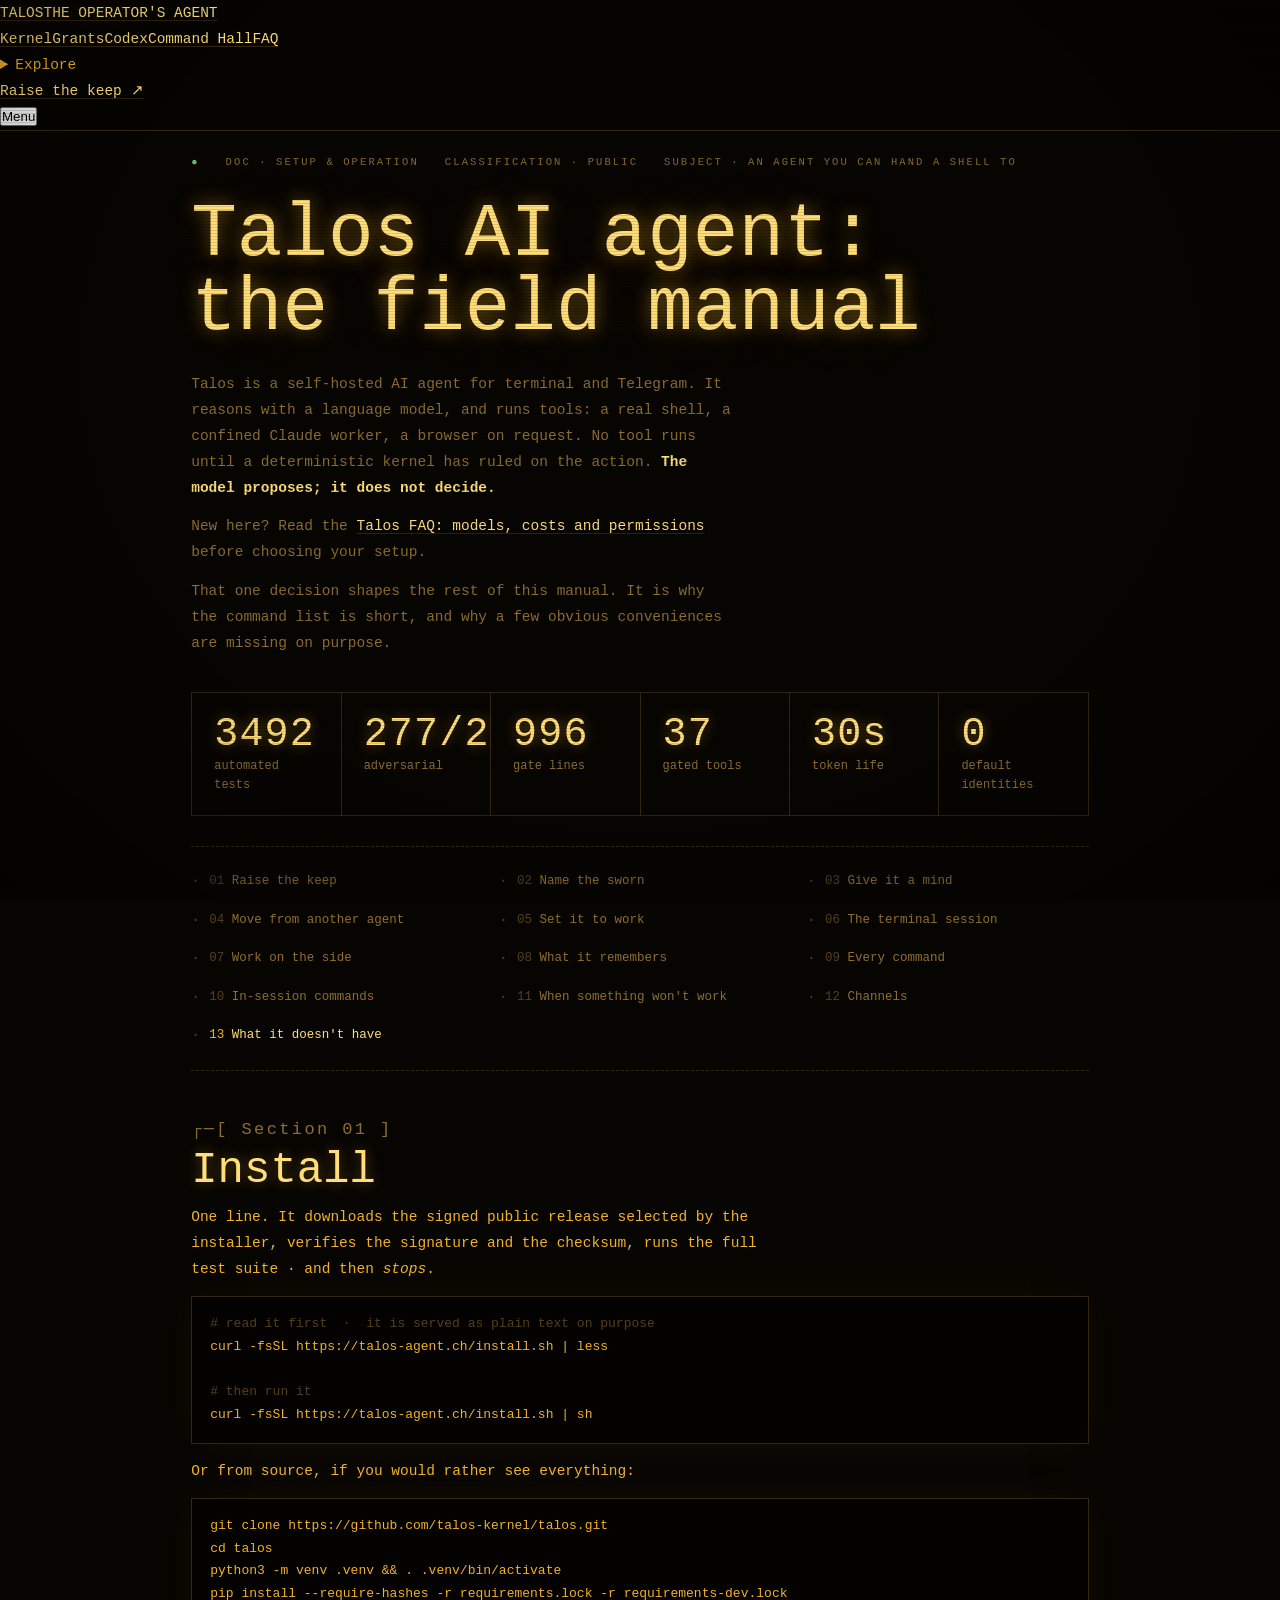
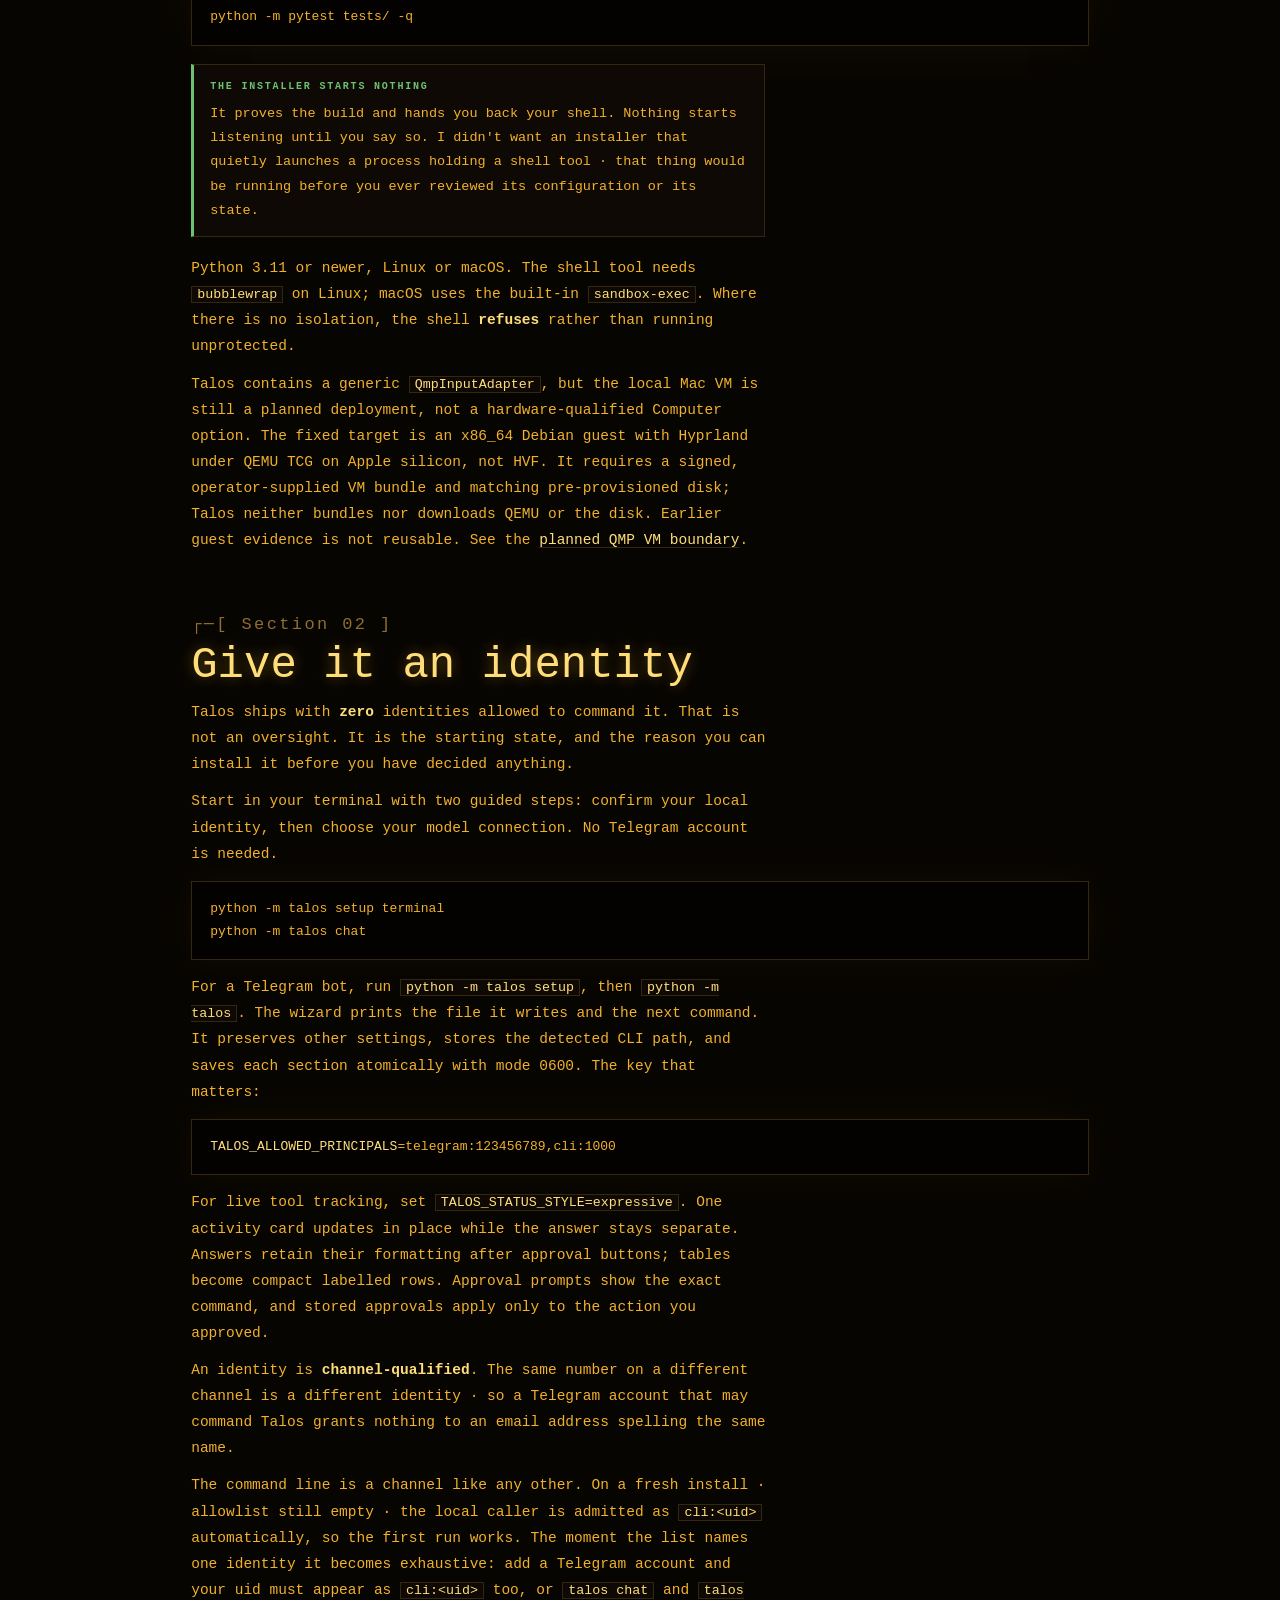
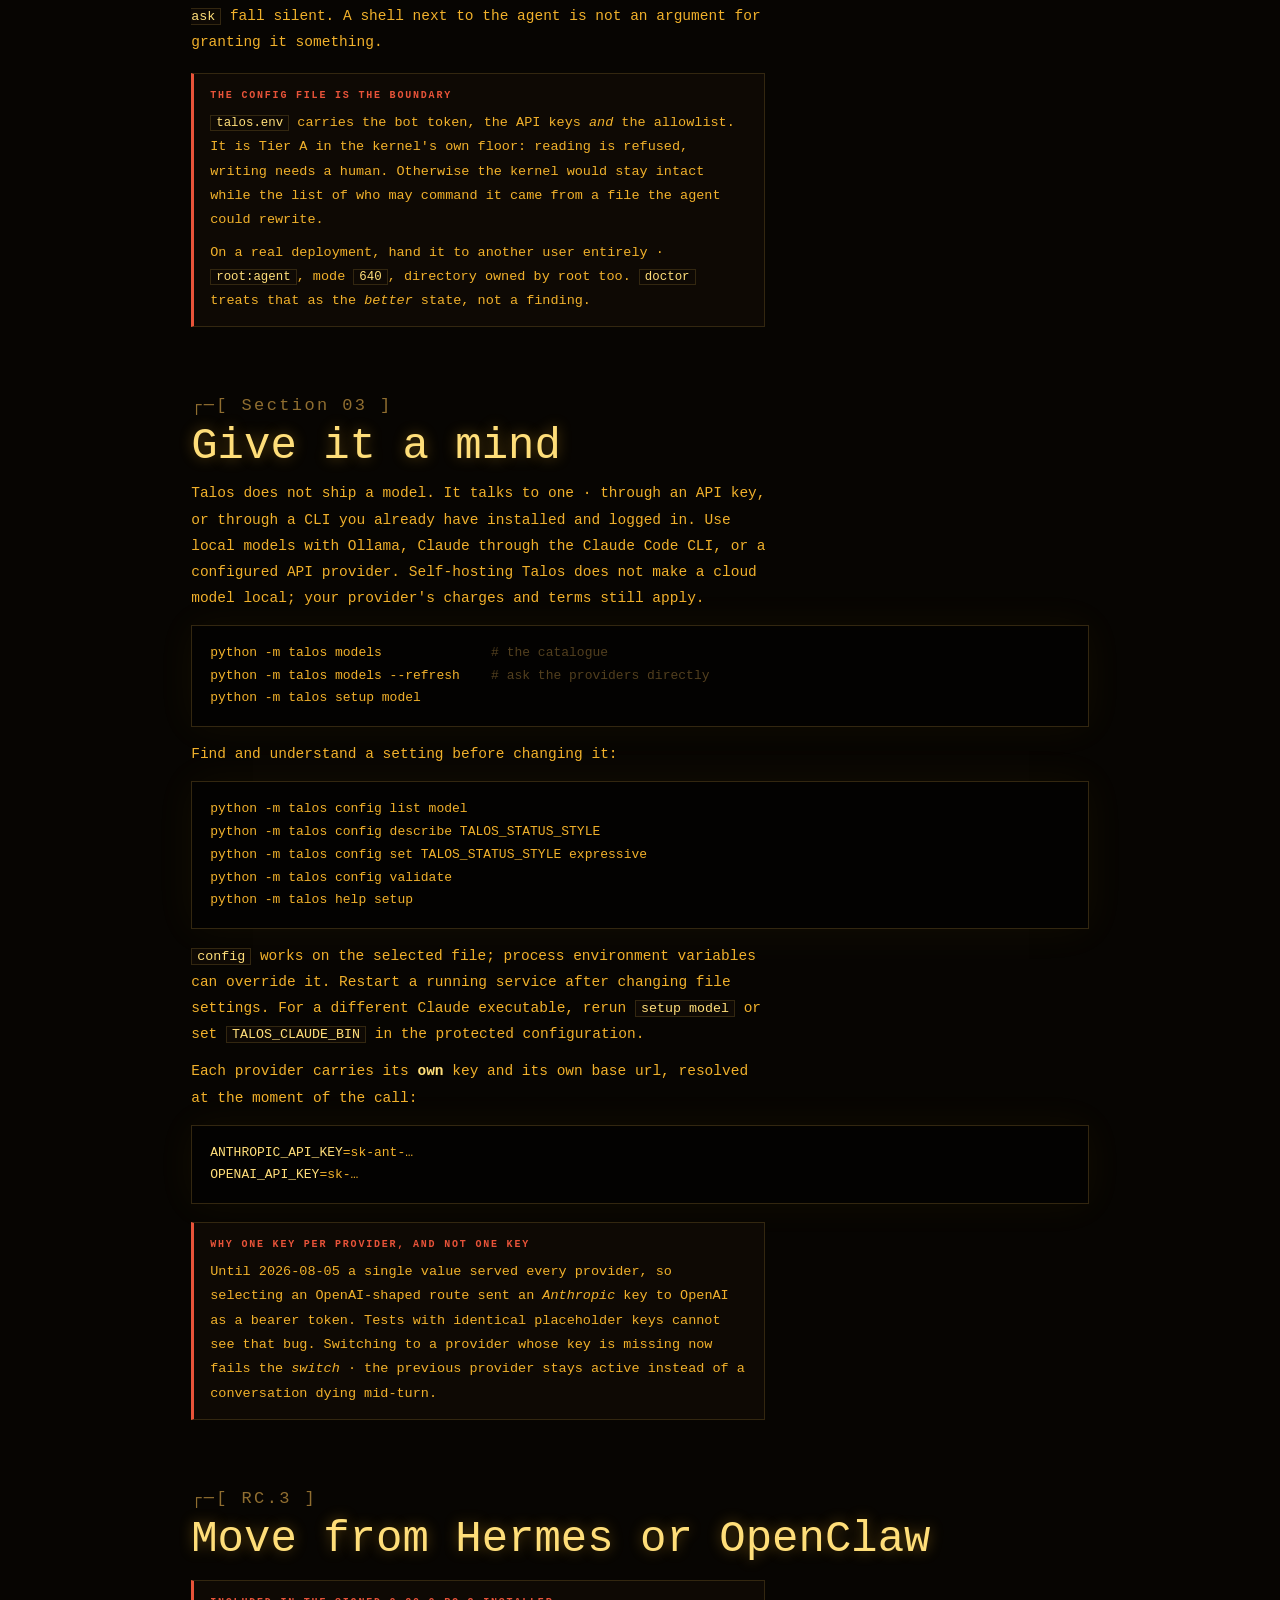
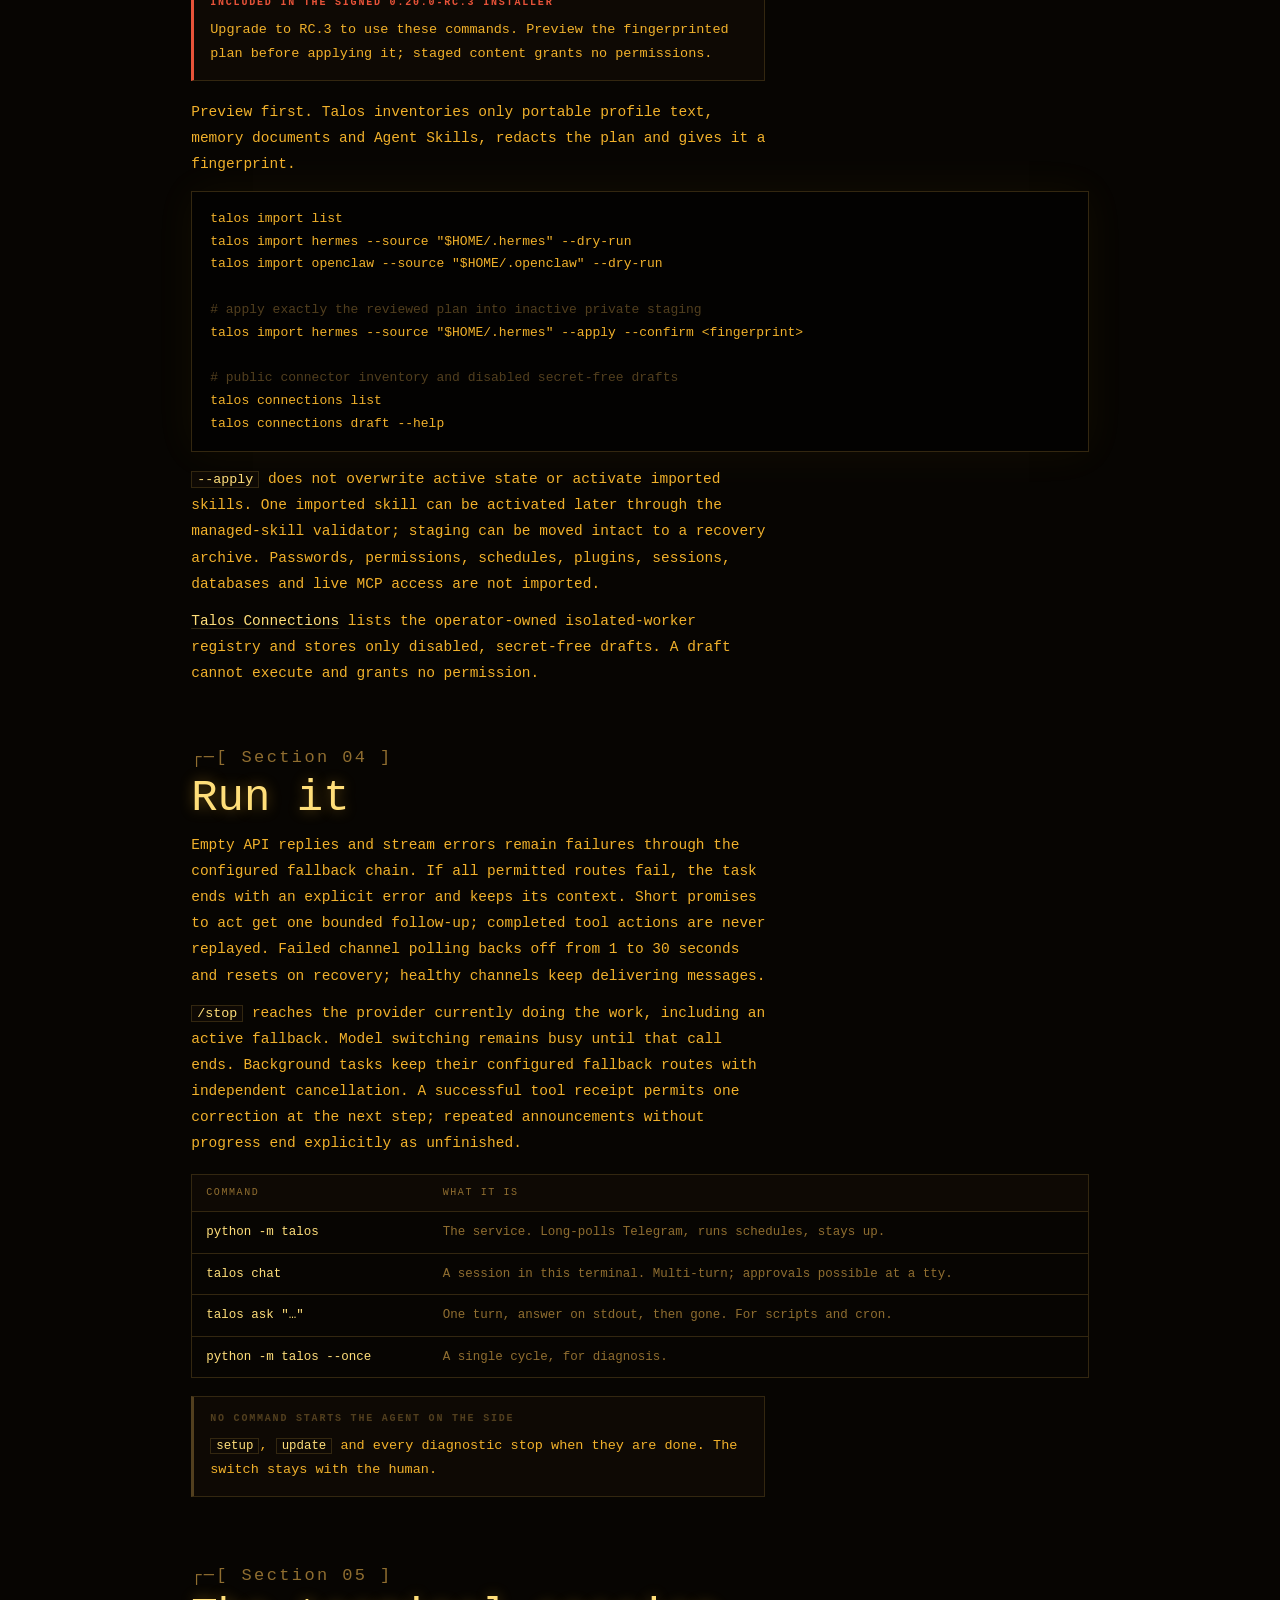
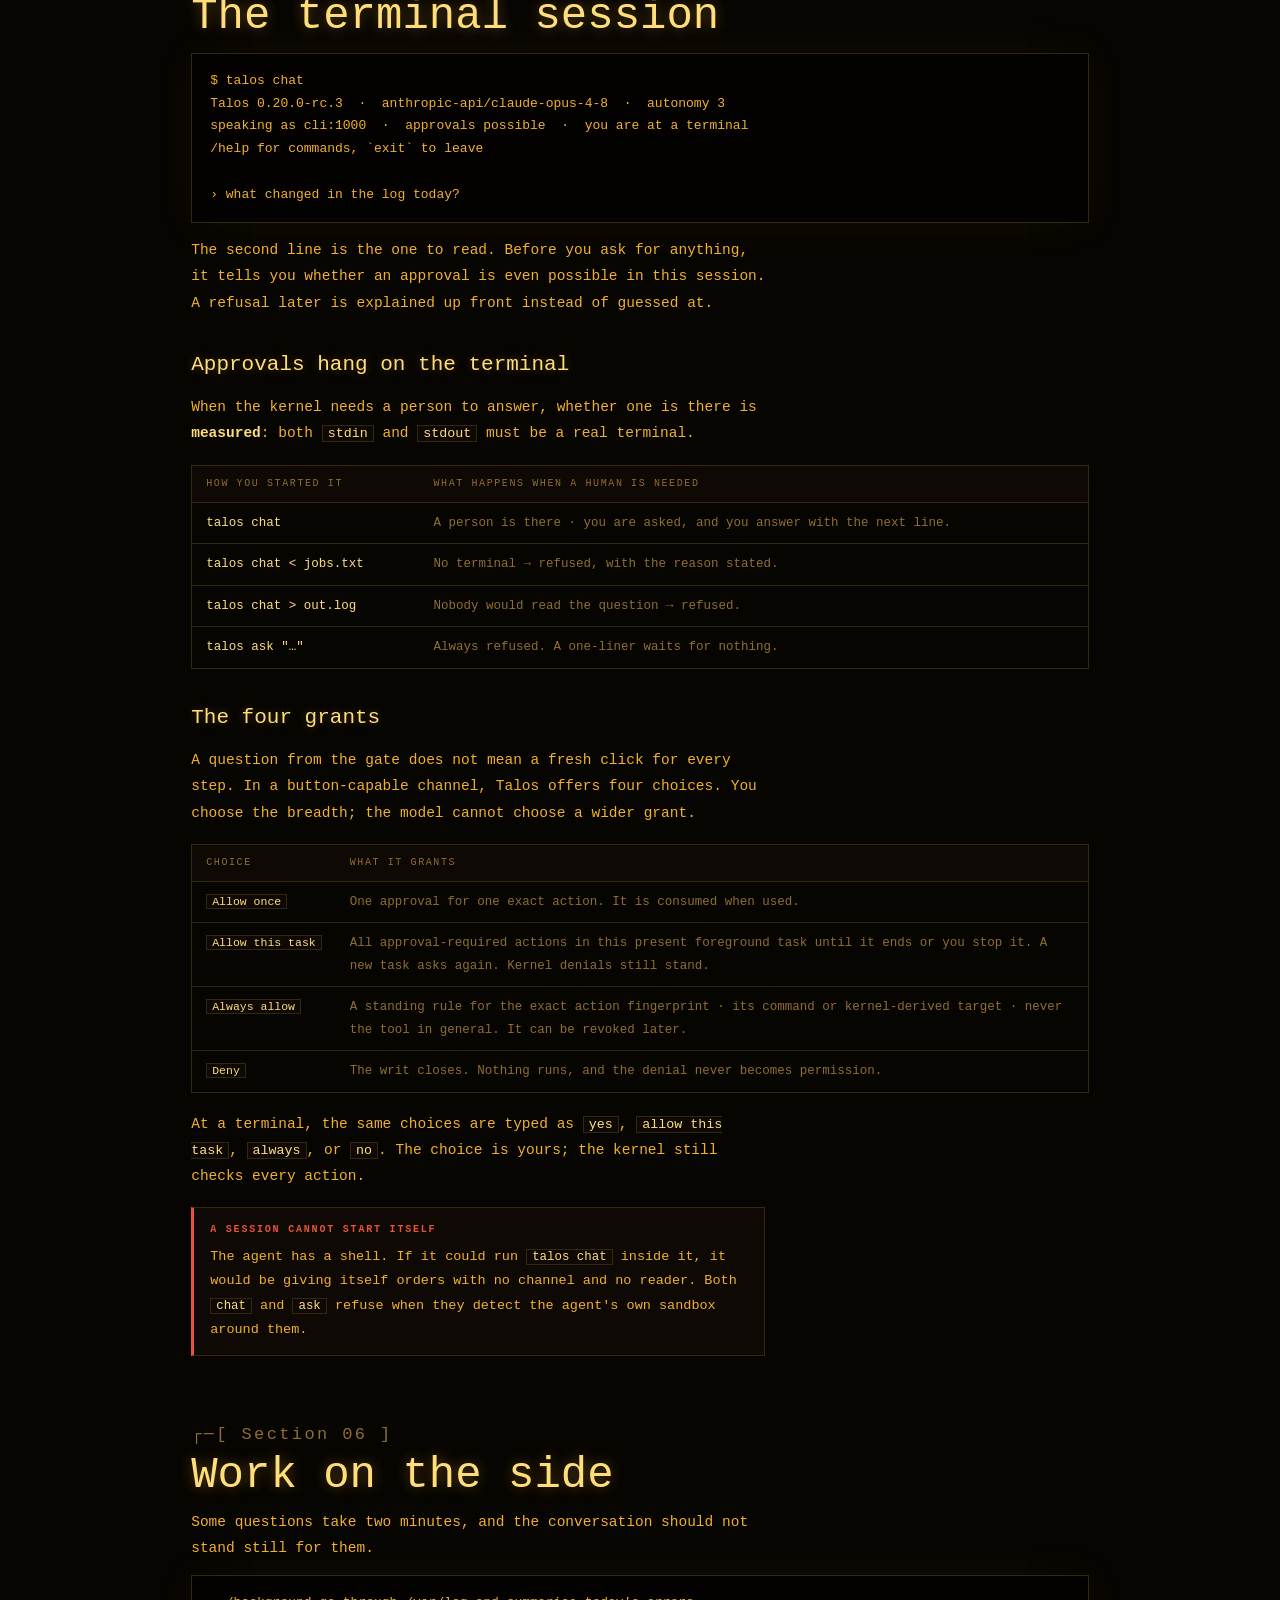
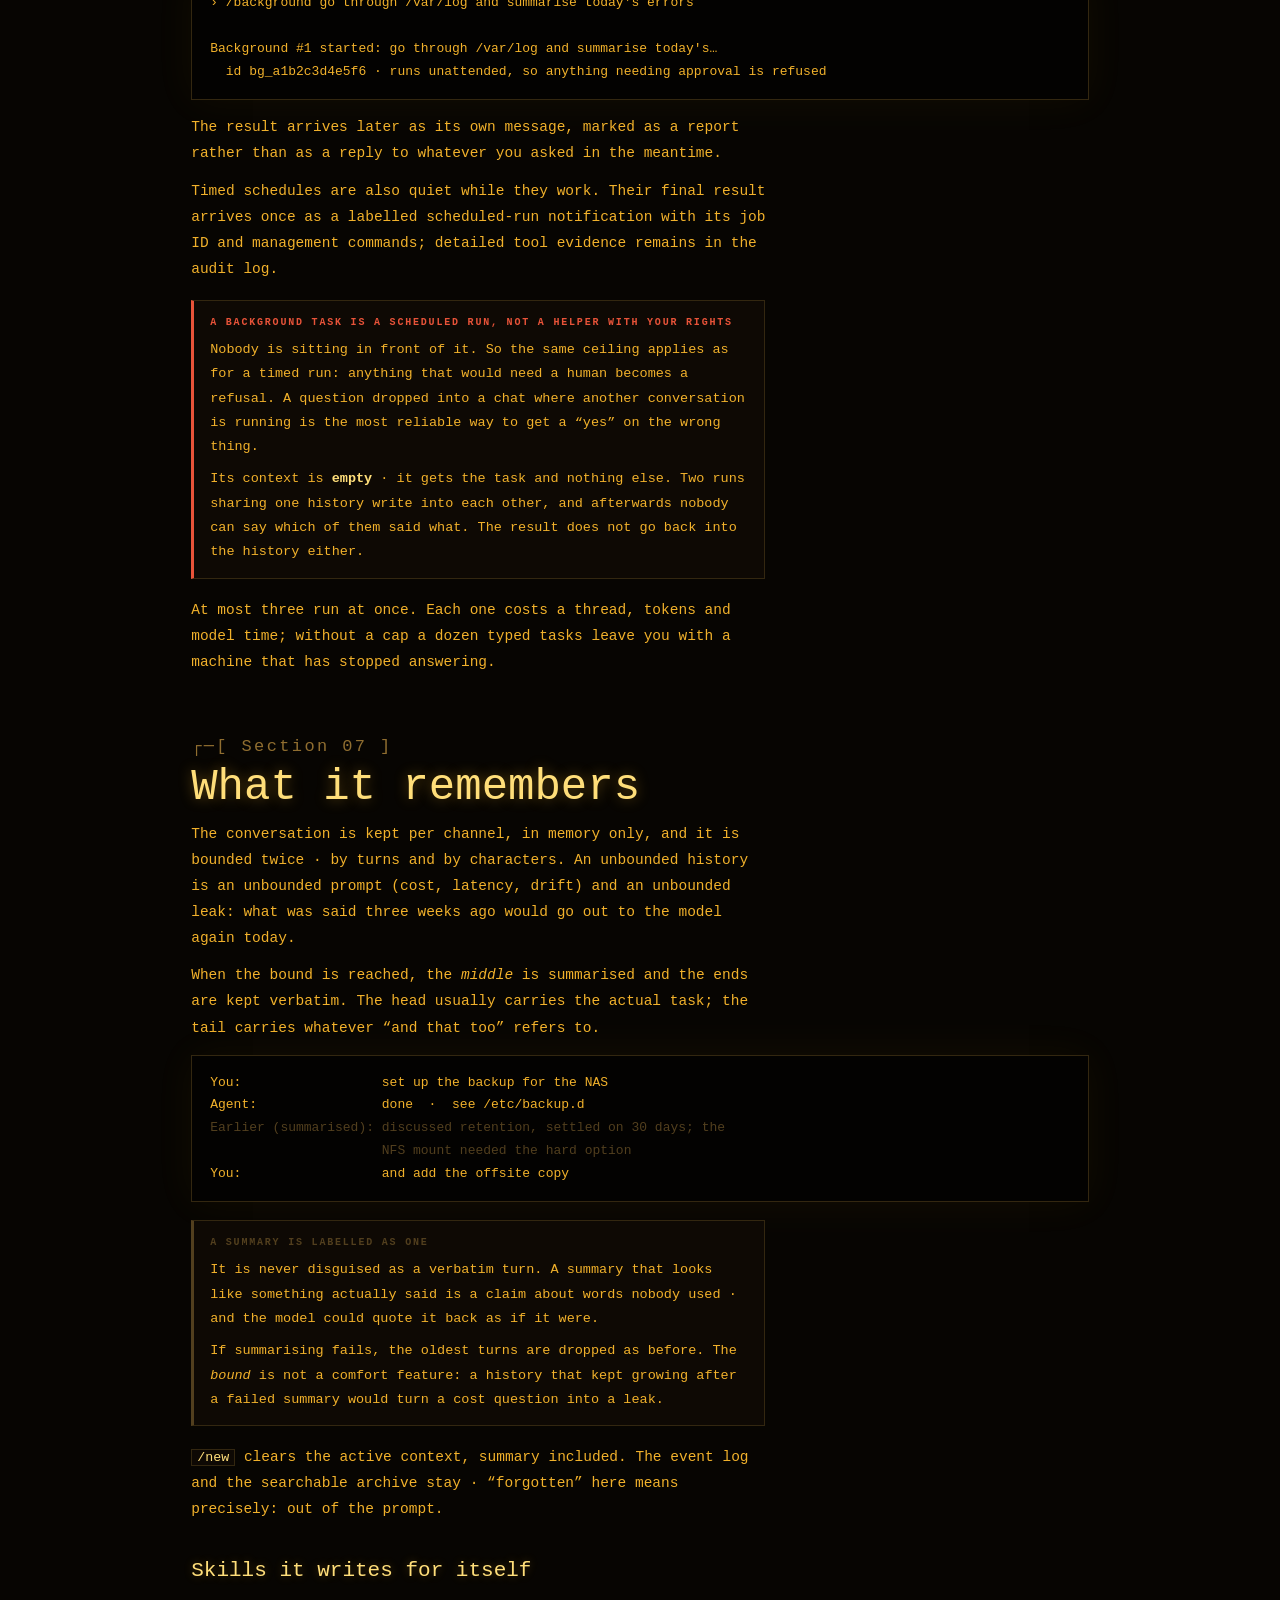
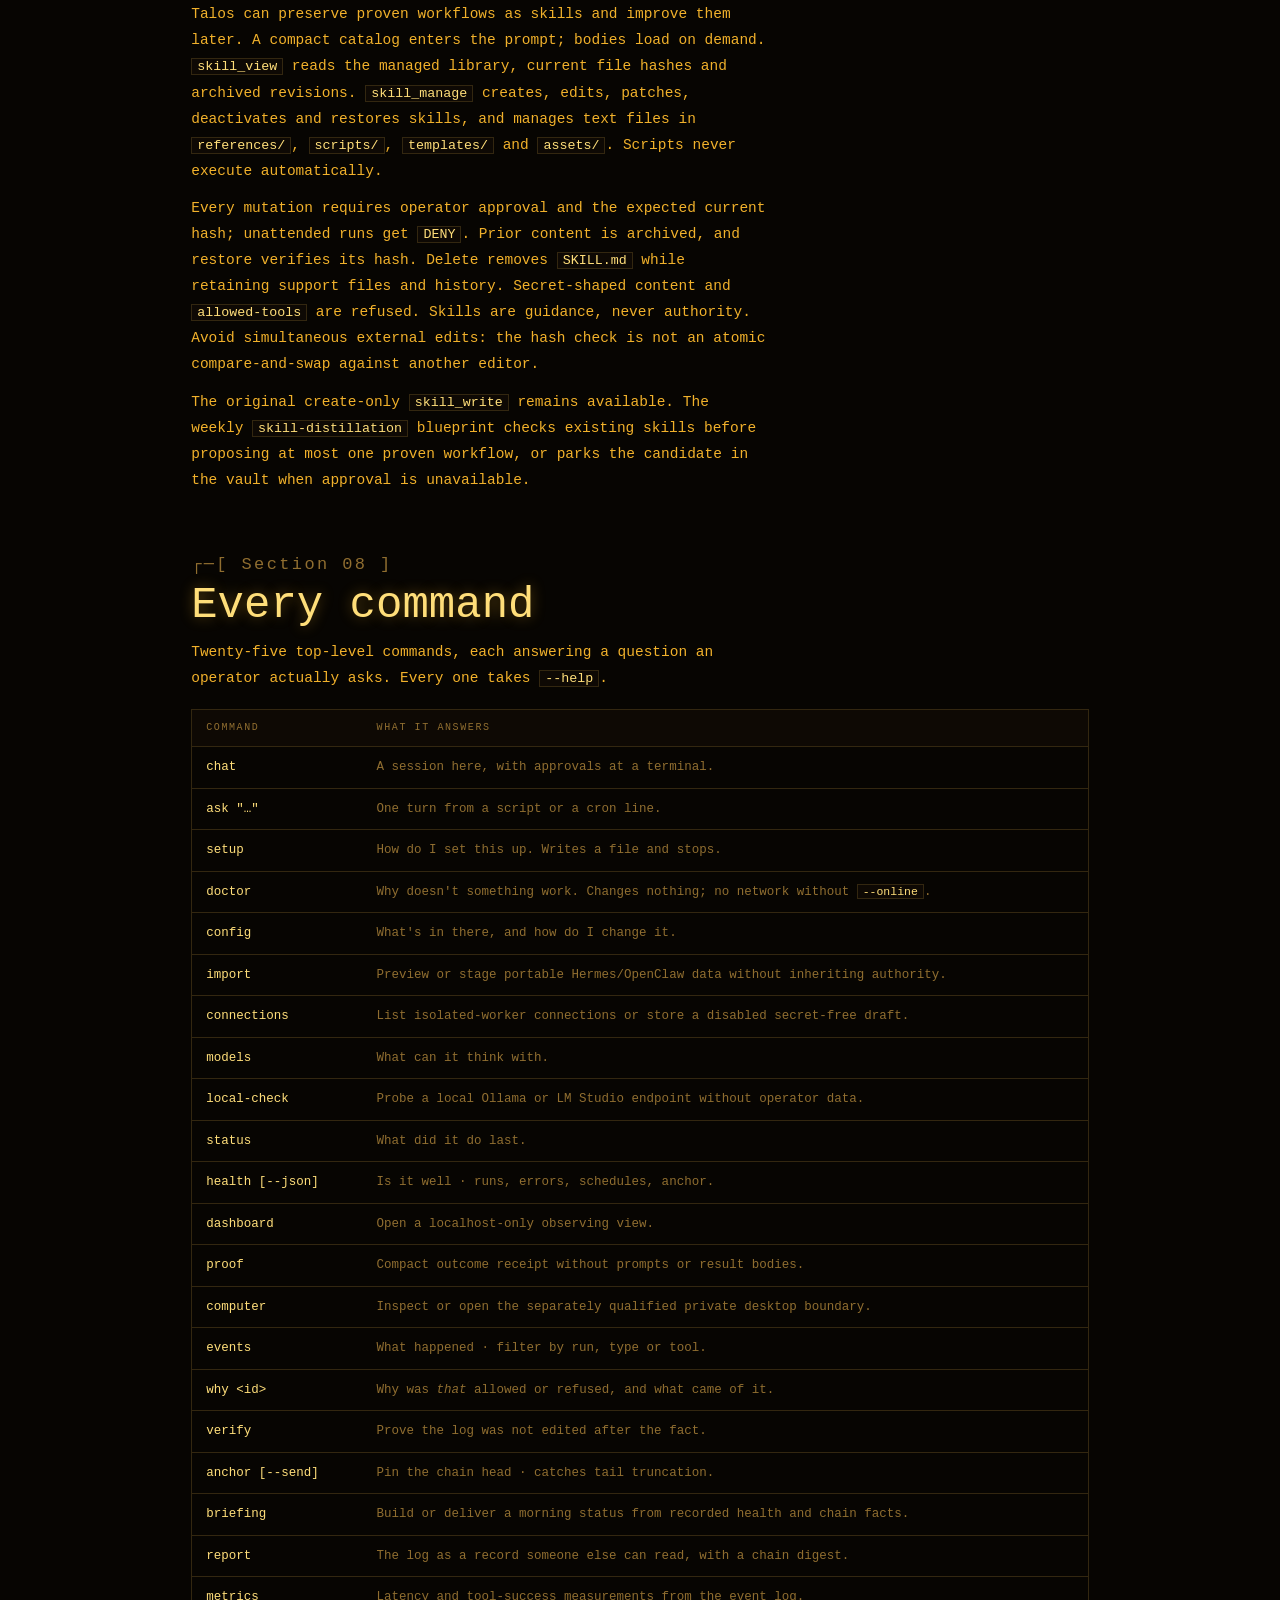
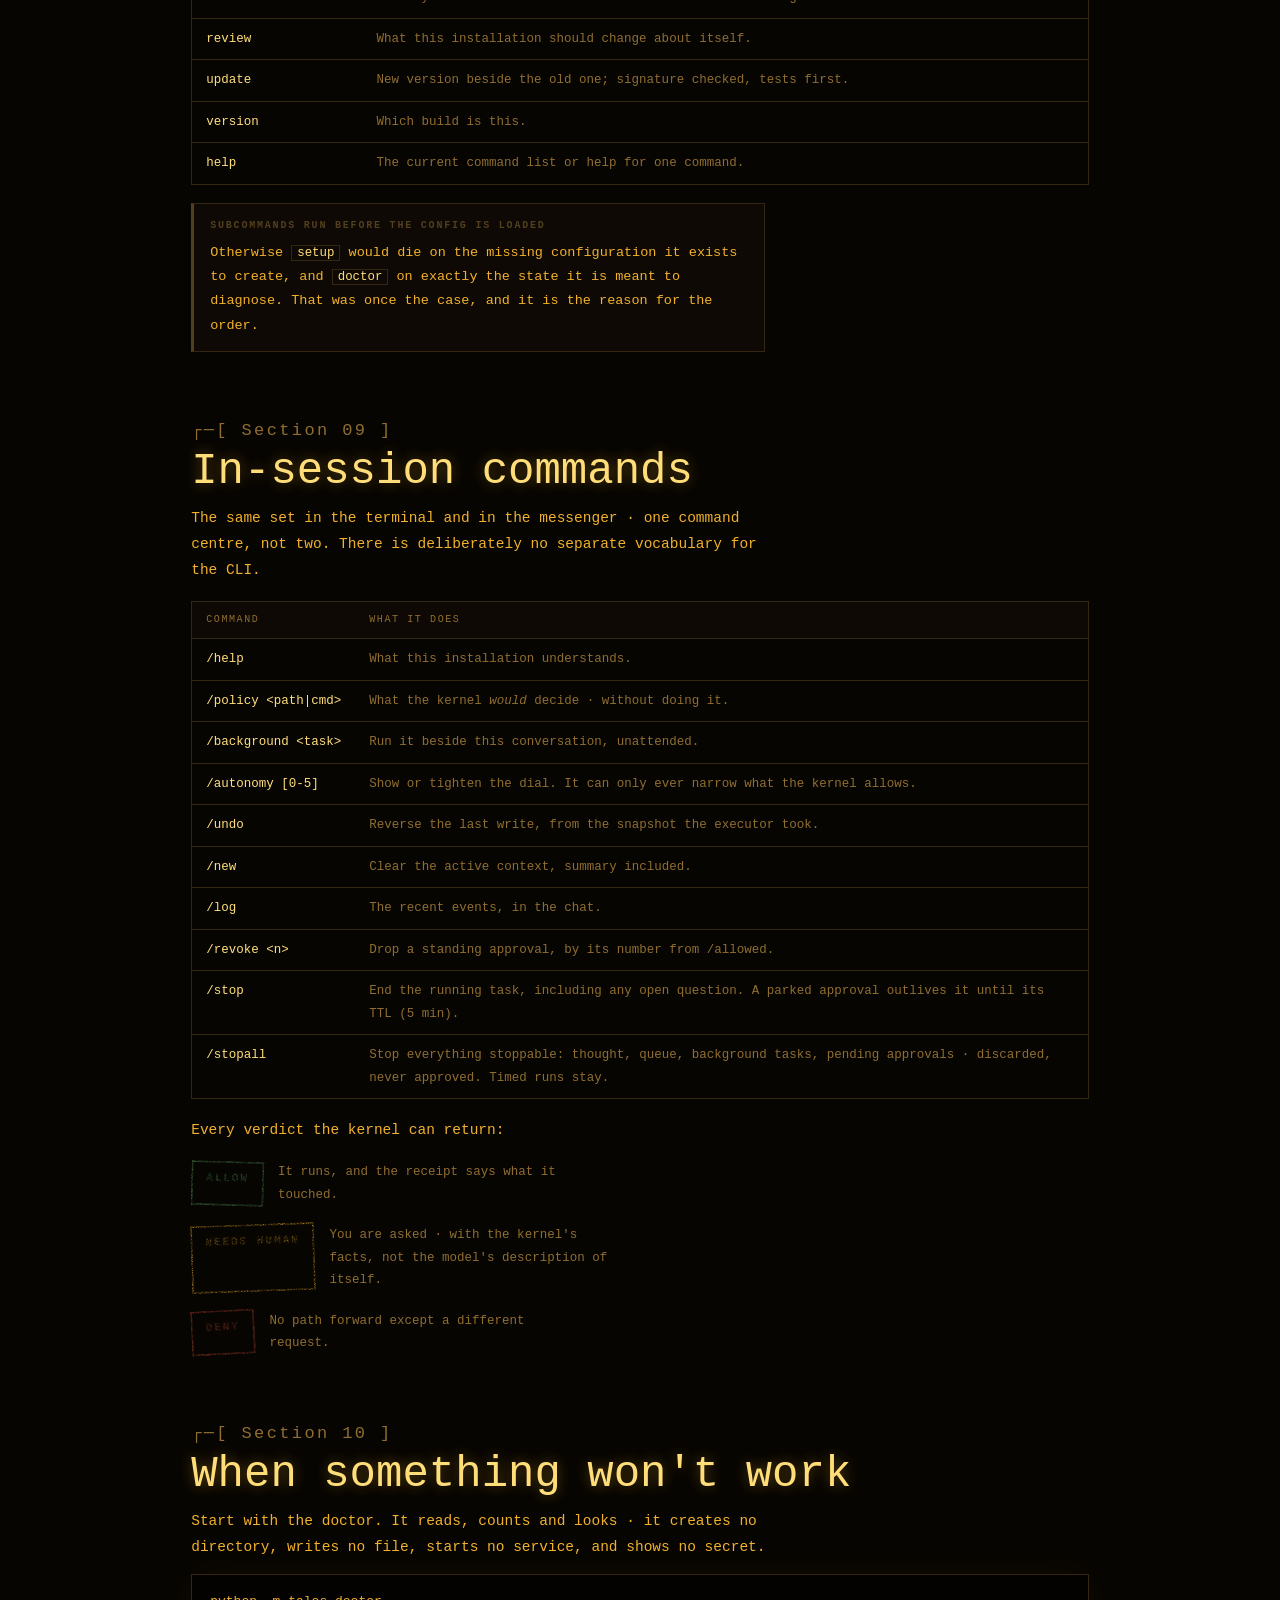
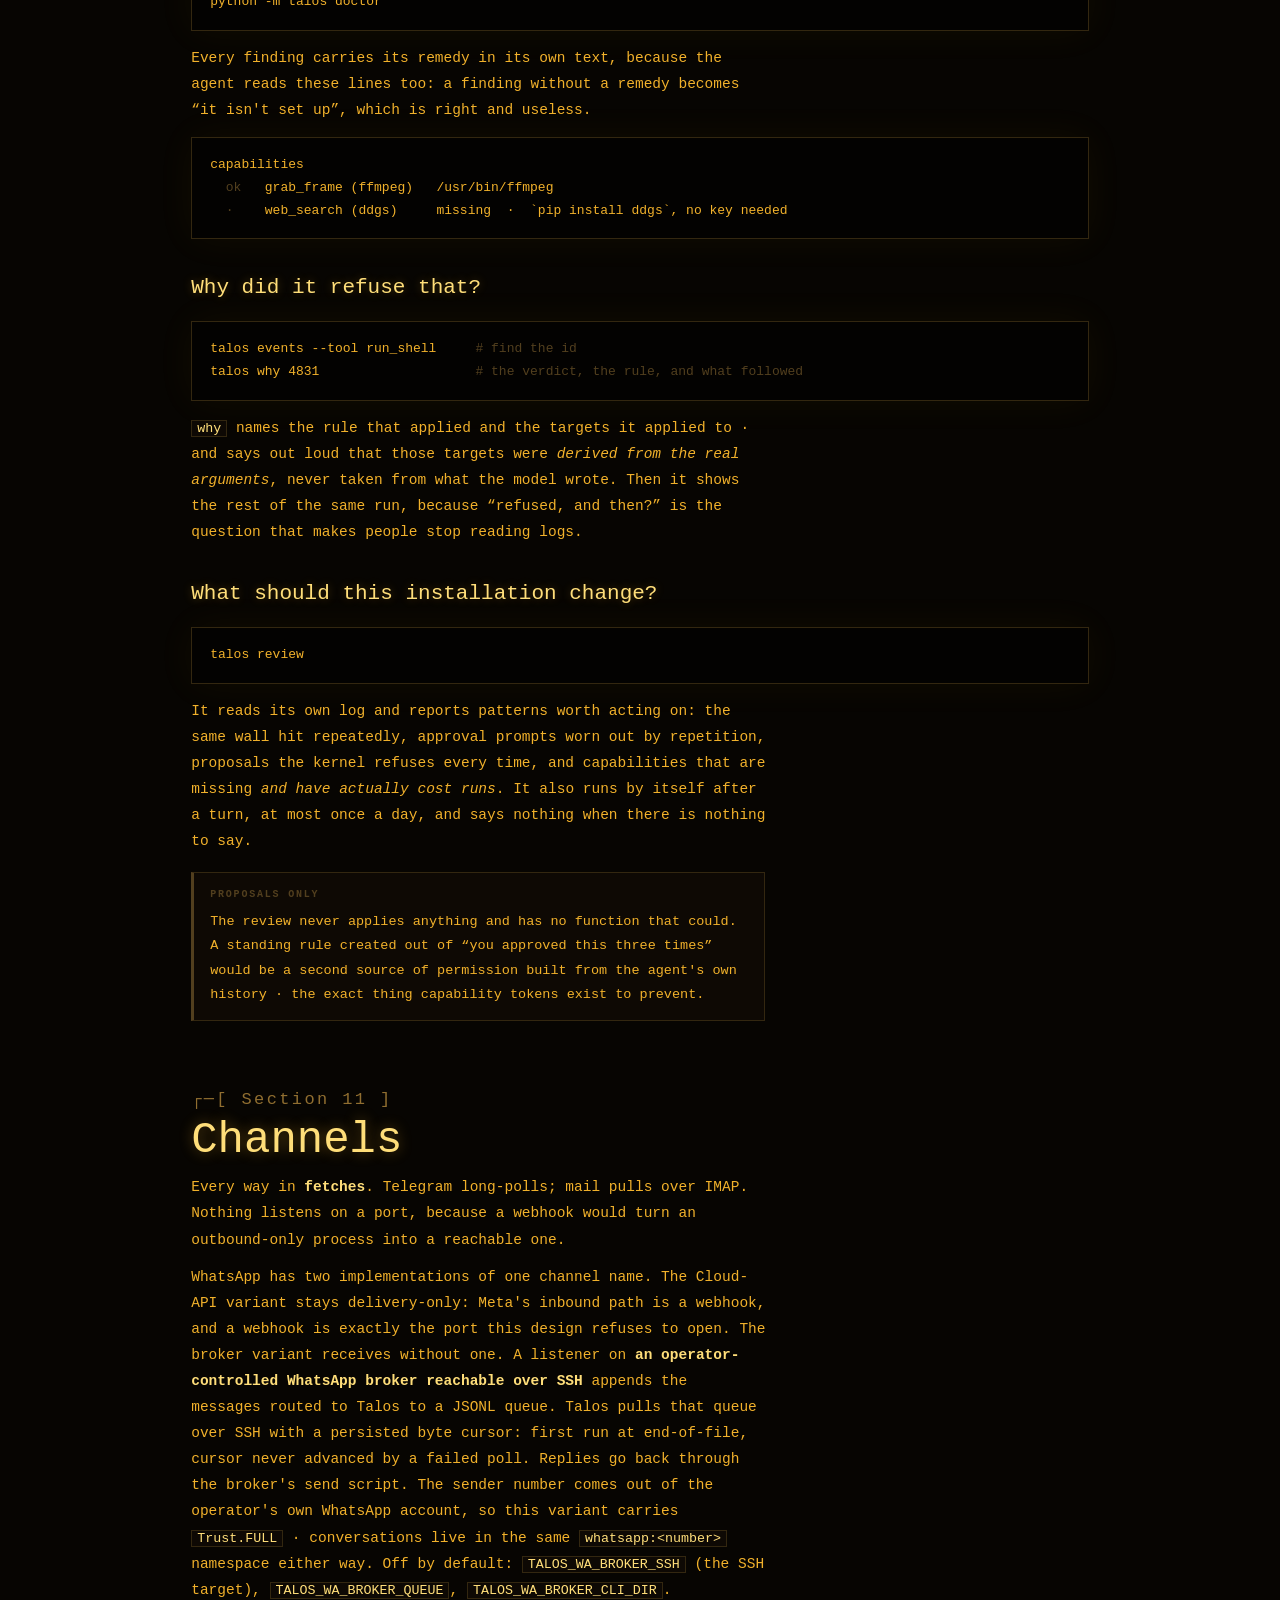
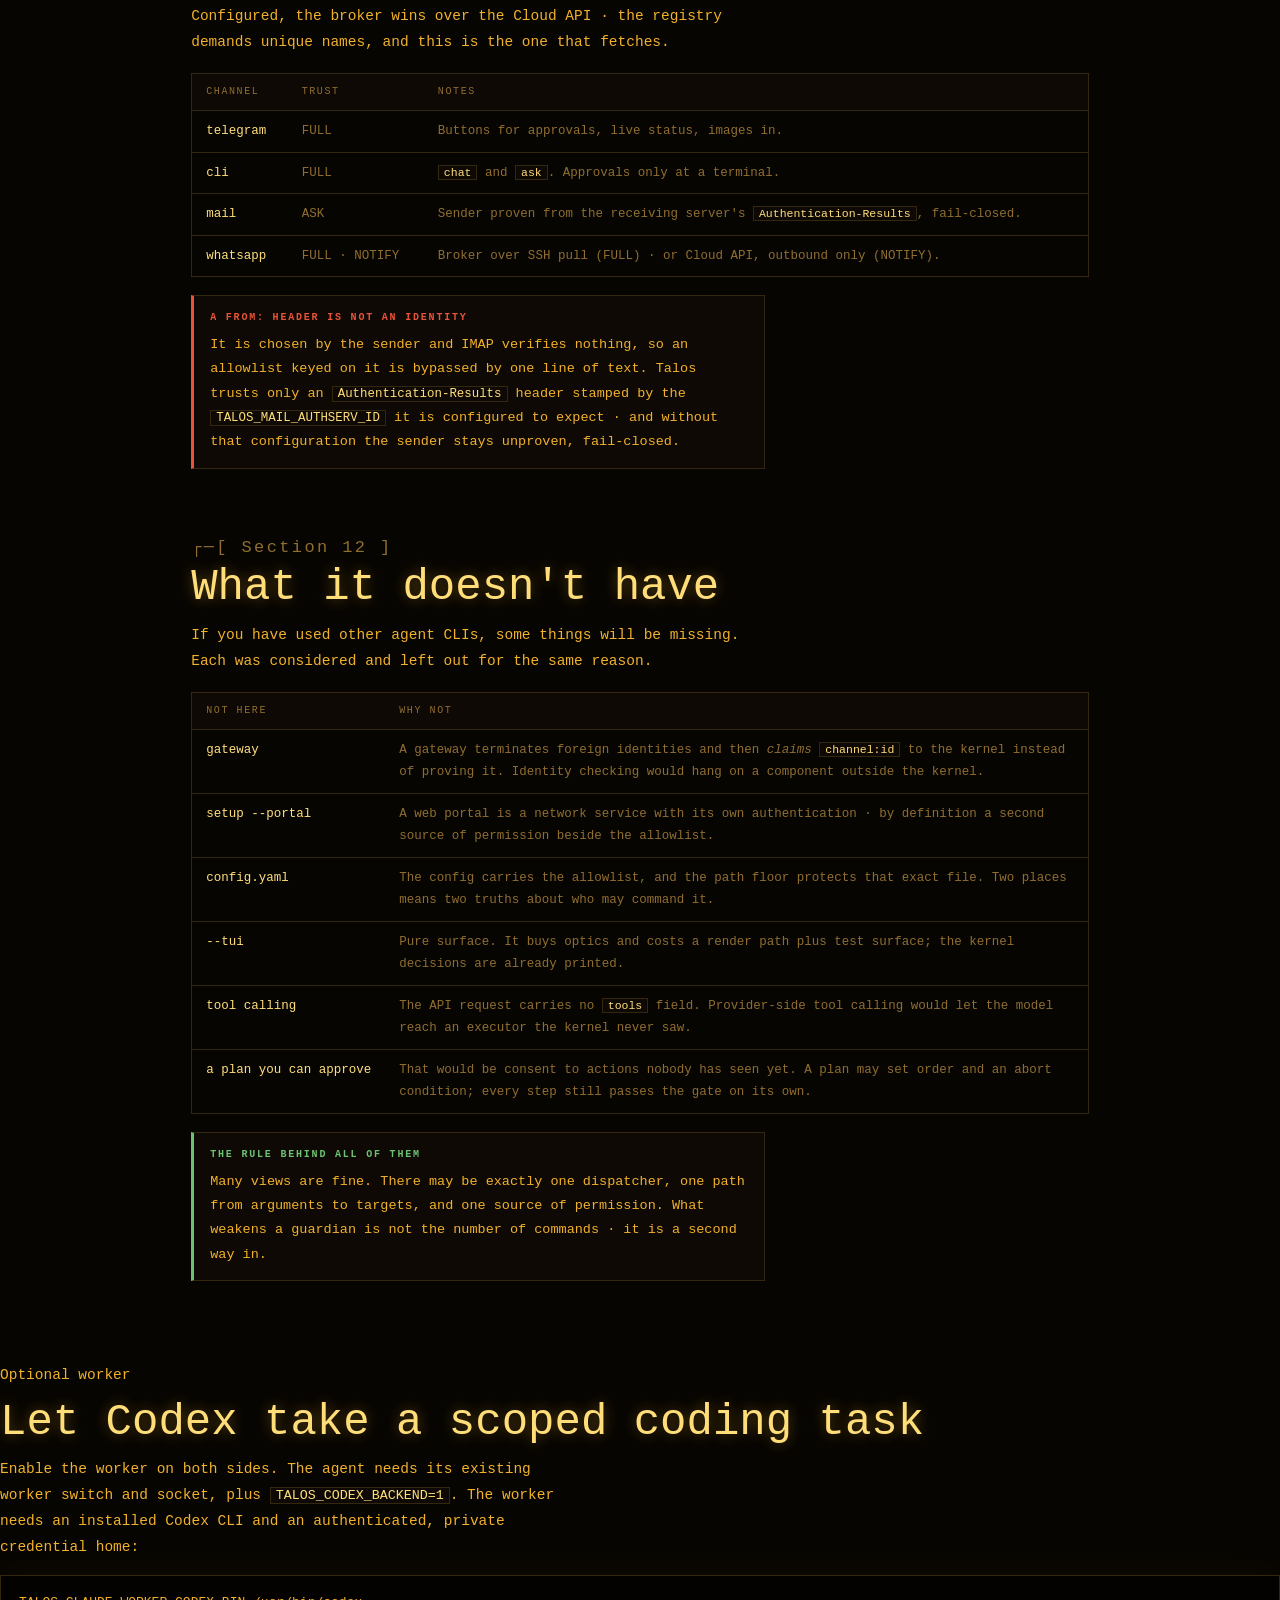
==== site/docs/index.html @ 75a8274e "release: qualify RC.3 migration, connections and scheduled results" ====
<!doctype html>
<html lang="en">
<head>
<meta charset="utf-8">
<meta name="viewport" content="width=device-width, initial-scale=1, viewport-fit=cover">
<title>Talos AI Agent Docs  ·  Install, Models &amp; Telegram</title>
<meta name="description" content="Install the self-hosted Talos AI agent on macOS or Linux. Set up Ollama or Claude, terminal chat, Telegram and scoped approvals with the Talos field manual.">
<link rel="icon" href="../brand/favicon.ico" sizes="any">
<link rel="apple-touch-icon" href="../brand/apple-touch-icon.png">
<meta property="og:type" content="website">
<meta property="og:site_name" content="Talos">
<meta property="og:title" content="Talos AI Agent Docs  ·  Install, Models &amp; Telegram">
<meta property="og:description" content="The field manual: install Talos on macOS or Linux, choose Ollama or Claude, and set up terminal chat, Telegram and scoped approvals.">
<meta property="og:image" content="https://talos-agent.ch/brand/og-logo.png">
<meta property="og:url" content="https://talos-agent.ch/docs/">
<link rel="canonical" href="https://talos-agent.ch/docs/">
<meta name="twitter:card" content="summary_large_image">
<meta name="twitter:title" content="Talos AI Agent Docs  ·  Install, Models &amp; Telegram">
<meta name="twitter:description" content="Install Talos on macOS or Linux. Choose a model, set up Telegram and learn how scoped approvals work.">
<meta name="twitter:image" content="https://talos-agent.ch/brand/og-logo.png">
<meta name="theme-color" content="#17140F">
<script>document.documentElement.classList.add('js')</script>
<style>
/* ── fonts (lokal, kein Drittanbieter)  ·  docs/ liegt eine Ebene tiefer ─────── */
@font-face { font-family:"VT323"; src:url("../fonts/vt323.woff2") format("woff2");
             font-weight:400; font-display:swap; }
@font-face { font-family:"Sometype Mono"; src:url("../fonts/sometype-mono-var.woff2") format("woff2");
             font-weight:400 700; font-style:normal; font-display:swap; }
@font-face { font-family:"Sometype Mono"; src:url("../fonts/sometype-mono-italic.woff2") format("woff2");
             font-weight:400; font-style:italic; font-display:swap; }

/* Dieselben Tokens wie die Hauptseite  ·  ein System, ein Look. */
:root{
  --bg:    oklch(0.115 0.012 75);
  --bg2:   oklch(0.145 0.016 78);
  --amber: oklch(0.80 0.155 80);
  --hot:   oklch(0.92 0.13 85);
  --dim:   oklch(0.56 0.09 80);
  --faint: oklch(0.38 0.055 80);
  --line:  oklch(0.28 0.04 80);
  --deny:  oklch(0.64 0.19 32);
  --allow: oklch(0.74 0.14 145);
  --crt:   "VT323", monospace;
  --mono:  "Sometype Mono", monospace;
}
*{margin:0;padding:0;box-sizing:border-box}
html{scroll-behavior:smooth; scroll-padding-top:80px; -webkit-text-size-adjust:100%}
body{
  background:var(--bg); color:var(--amber);
  font-family:var(--mono); font-size:14.5px; line-height:1.8;
  font-variant-numeric:tabular-nums;
}
::selection{background:var(--amber); color:var(--bg)}
a{color:var(--hot)}

/* ── CRT-Overlay: nur dezente Scanlines + leichte Vignette.
   Das Manual ist lang  ·  Lesbarkeit schlaegt Effekt, deshalb bewusst
   schwaecher dosiert als auf der Hauptseite und ohne Rain/Boot. ── */
.crt-fx{position:fixed; inset:0; pointer-events:none; z-index:90}
.crt-fx::before{
  content:""; position:absolute; inset:0;
  background:repeating-linear-gradient(0deg, oklch(0 0 0/.13) 0 1px, transparent 1px 3px);
}
.crt-fx::after{
  content:""; position:absolute; inset:0;
  background:radial-gradient(ellipse at 50% 40%, transparent 62%, oklch(0 0 0/.34) 100%);
}

.wrap{max-width:1000px; margin:0 auto; padding:0 clamp(18px,4vw,52px)}

/* ── nav (fixiert, wie auf der Hauptseite) ────────────────── */
nav{position:fixed; inset:0 0 auto 0; z-index:50; border-bottom:1px solid var(--line);
  background:color-mix(in oklch, var(--bg) 88%, transparent); backdrop-filter:blur(8px)}
nav .wrap{display:flex; gap:26px; align-items:baseline; padding-top:14px; padding-bottom:14px}
.brand{font-family:var(--crt); font-size:26px; color:var(--hot); text-decoration:none;
  text-shadow:0 0 10px oklch(0.8 0.155 80/.6); letter-spacing:.1em;
  display:inline-flex; align-items:center; gap:11px}
.brand .mark{width:26px; height:26px; display:block}
nav a.lnk{font-size:11.5px; color:var(--dim); text-decoration:none; letter-spacing:.18em;
  text-transform:uppercase}
nav a.lnk:hover{color:var(--hot)}
nav a.lnk.on{color:var(--hot); text-shadow:0 0 8px oklch(0.8 0.155 80/.55)}
nav a.lnk.on::before{content:"["; color:var(--faint)}
nav a.lnk.on::after{content:"]"; color:var(--faint)}
nav .sp{flex:1}
.status{font-size:11px; color:var(--faint); letter-spacing:.12em}
.status i{color:var(--allow); font-style:normal; animation:pulse 2s infinite}
@keyframes pulse{50%{opacity:.3}}
@media(max-width:760px){nav a.lnk, .status{display:none}}

main{padding-top:64px}

/* ── hero ─────────────────────────────────────────────────── */
.hero{padding:clamp(44px,7vh,80px) 0 30px}
.doc-line{font-size:10.5px; letter-spacing:.2em; text-transform:uppercase; color:var(--dim);
          display:flex; gap:26px; flex-wrap:wrap; margin-bottom:26px}
.doc-line::before{content:"● "; color:var(--allow)}
h1{font-family:var(--crt); font-weight:400; font-size:clamp(42px,6vw,76px); line-height:.98;
   color:var(--hot); text-shadow:0 0 18px oklch(0.8 0.155 80/.5), 0 0 60px oklch(0.8 0.155 80/.22);
   max-width:18ch; text-wrap:balance}
.hero .lede{margin-top:24px; max-width:62ch; color:var(--dim)}
.hero .lede + .lede{margin-top:12px}
.hero .lede strong{color:var(--hot); font-weight:600}
.spec-row{display:grid; grid-template-columns:repeat(auto-fit,minmax(140px,1fr)); gap:1px;
          background:var(--line); border:1px solid var(--line); margin-top:36px}
.spec{background:var(--bg); padding:20px 22px; font-size:12px; color:var(--dim); line-height:1.6}
.spec b{display:block; font-family:var(--crt); font-weight:400; font-size:clamp(28px,3.4vw,40px);
        color:var(--hot); line-height:1.1; letter-spacing:.03em;
        text-shadow:0 0 14px oklch(0.8 0.155 80/.45)}

/* ── index / Inhaltsverzeichnis ───────────────────────────── */
.index{border-top:1px dashed var(--line); border-bottom:1px dashed var(--line);
       padding:16px 0; margin-bottom:8px}
.index ol{list-style:none; display:grid; grid-template-columns:repeat(auto-fill,minmax(230px,1fr));
          gap:2px 26px; counter-reset:sec}
.index a{display:block; color:var(--dim); text-decoration:none; font-size:12.5px; padding:2px 0;
         transition:color .2s}
.index a::before{counter-increment:sec; content:counter(sec,decimal-leading-zero) "  ";
                 color:var(--faint)}
.index a:hover{color:var(--hot)}
.index a.here{color:var(--hot)}
.index a.here::before{color:var(--amber)}

/* ── sections ─────────────────────────────────────────────── */
section{padding:42px 0 10px; scroll-margin-top:80px}
h2{font-family:var(--crt); font-weight:400; font-size:clamp(30px,3.8vw,44px); line-height:1.05;
   color:var(--hot); text-shadow:0 0 14px oklch(0.8 0.155 80/.4);
   margin-bottom:6px; text-wrap:balance}
h2 .n{display:block; font-size:17px; letter-spacing:.14em; color:var(--dim);
      text-shadow:none; margin-bottom:8px}
h2 .n::before{content:"┌─[ "}
h2 .n::after{content:" ]"}
h3{font-family:var(--crt); font-weight:400; font-size:21px; color:var(--hot);
   margin:30px 0 8px; text-shadow:0 0 10px oklch(0.8 0.155 80/.3)}
p{max-width:66ch; margin:11px 0}
strong{color:var(--hot); font-weight:600}
em{font-style:italic}
a{color:var(--hot); text-decoration-color:var(--line); text-underline-offset:3px}
a:hover{text-decoration-color:var(--hot)}
ul{max-width:66ch; margin:11px 0; padding-left:0; list-style:none}
li{margin:5px 0; padding-left:18px; position:relative}
li::before{content:" · "; position:absolute; left:0; color:var(--faint)}

/* ── code ─────────────────────────────────────────────────── */
pre{background:oklch(0.09 0.01 75); border:1px solid var(--line); padding:16px 18px;
    overflow-x:auto; margin:14px 0; font-size:13px; line-height:1.75; color:var(--amber);
    box-shadow:0 0 40px oklch(0.8 0.155 80/.05)}
pre .c{color:var(--faint)}
pre .f{color:var(--hot)}
code{background:var(--bg2); border:1px solid var(--line); padding:0 5px; font-size:.92em;
     color:var(--hot)}
pre code{background:none; border:none; padding:0; font-size:inherit; color:inherit}

/* ── tables ───────────────────────────────────────────────── */
.tw{overflow-x:auto; margin:18px 0; border:1px solid var(--line); background:var(--bg)}
table{border-collapse:collapse; width:100%; font-size:12.5px; min-width:540px}
th,td{text-align:left; padding:9px 14px; border-bottom:1px solid var(--line); vertical-align:top}
th{font-size:10px; letter-spacing:.16em; text-transform:uppercase; color:var(--dim);
   font-weight:400; border-bottom:1px solid var(--line); background:var(--bg2)}
tr:last-child td{border-bottom:none}
td:first-child{color:var(--hot); white-space:nowrap}
td.d{color:var(--dim)}

/* ── notes ────────────────────────────────────────────────── */
.note{border:1px solid var(--line); border-left:3px solid var(--faint);
      background:var(--bg2); padding:13px 16px; margin:18px 0; max-width:66ch}
.note.warn{border-left-color:var(--deny)}
.note.good{border-left-color:var(--allow)}
.note b{display:block; font-size:10px; letter-spacing:.18em; text-transform:uppercase;
        color:var(--faint); margin-bottom:6px; font-weight:700}
.note.warn b{color:var(--deny)}
.note.good b{color:var(--allow)}
.note p{margin:0; font-size:13.5px; max-width:none; color:var(--amber)}
.note p + p{margin-top:8px}

/* ── verdict stamps ───────────────────────────────────────── */
.stamps{display:flex; flex-wrap:wrap; gap:14px; margin:18px 0}
.vs{border:2.5px solid currentColor; padding:6px 13px; font-size:11px; font-weight:700;
    letter-spacing:.18em; text-transform:uppercase; transform:rotate(-2deg);
    mask-image:url("data:image/svg+xml,%3Csvg xmlns='http://www.w3.org/2000/svg' width='120' height='120'%3E%3Cfilter id='n'%3E%3CfeTurbulence baseFrequency='.6' numOctaves='2'/%3E%3CfeColorMatrix values='0 0 0 0 0 0 0 0 0 0 0 0 0 0 0 0 0 0 .95 0'/%3E%3C/filter%3E%3Crect width='120' height='120' filter='url(%23n)' opacity='.9'/%3E%3C/svg%3E");
    mask-size:110px}
.vs.a{color:var(--allow); transform:rotate(1.5deg); text-shadow:0 0 10px oklch(0.74 0.14 145/.4)}
.vs.h{color:var(--amber); text-shadow:0 0 10px oklch(0.8 0.155 80/.4)}
.vs.d{color:var(--deny); transform:rotate(-3deg); text-shadow:0 0 10px oklch(0.64 0.19 32/.5)}
.stamps p{margin:0; align-self:center; font-size:12.5px; max-width:38ch; color:var(--dim)}

/* ── footer (wie Hauptseite) ──────────────────────────────── */
footer{border-top:1px solid var(--line); margin-top:56px; padding:36px 0 50px;
       font-size:12px; color:var(--faint)}
footer .wrap{display:flex; gap:26px; flex-wrap:wrap}
footer a{color:var(--dim); text-decoration:none}
footer a:hover{color:var(--hot)}
footer .sp{flex:1}

/* scroll rule */
.rule{position:fixed; top:0; left:0; width:100%; height:2px; z-index:60;
  background:var(--amber); box-shadow:0 0 12px oklch(0.8 0.155 80/.55);
  transform:scaleX(0); transform-origin:0 50%}

/* reveals  ·  hinter dem js-Gate: ohne JS steht das ganze Manual da */
html.js .rv{opacity:0; transform:translateY(20px);
  transition:opacity .8s cubic-bezier(.19,1,.22,1), transform .8s cubic-bezier(.19,1,.22,1)}
html.js .rv.in{opacity:1; transform:none}

/* a counted number lands like a stamp */
.spec b.set{animation:settle .7s cubic-bezier(.19,1,.22,1)}
@keyframes settle{0%{transform:scale(1.06)}100%{transform:scale(1)}}

@media(prefers-reduced-motion:reduce){
  *,*::before,*::after{animation:none!important; transition:none!important}
  html.js .rv{opacity:1; transform:none}
  .rule{display:none}
  html{scroll-behavior:auto}
}
</style>
<link rel="stylesheet" href="/marble-base.css?v=20261006">
<script src="/marble-demo.js?v=20261006" defer></script>
<link rel="stylesheet" href="/marble.css?v=20261006"><script src="/marble.js?v=20261006" defer></script></head>
<body class="marble-document">

<div class="rule" id="rule" aria-hidden="true"></div>
<div class="crt-fx" aria-hidden="true"></div>

<a class="skip-link" href="#main-content">Skip to content</a>
<nav class="marble-nav" aria-label="Main navigation"><a class="marble-brand" href="/">TALOS<span>THE OPERATOR'S AGENT</span></a><div class="marble-links" id="marble-links"><a href="/#kernel">Kernel</a><a href="/#grants">Grants</a><a href="/docs/">Codex</a><a href="/console.html">Command Hall</a><a href="/faq/">FAQ</a><details class="explore"><summary>Explore</summary><div><a href="/#chronicle">Chronicle</a><a href="/#does">Deeds</a><a href="/#tools">Arsenal</a><a href="/#nail">The Nail</a><a href="/#ledger">Ledger</a><a href="/#limits">Bounds</a><a href="/#numbers">Proof</a><a href="/registry/">Roll of Arms</a><a href="/vergleich/">Weigh the Orders</a><a href="/redteam/">Adversarial trials</a><a href="/watcher/">The Watcher</a></div></details><a class="nav-cta" href="/#install">Raise the keep ↗</a></div><button class="mobile-menu" aria-expanded="false" aria-controls="marble-links">Menu</button></nav>


<main>
<div class="wrap">

  <div class="hero rv">
    <div class="doc-line">
      <span>Doc · Setup &amp; Operation</span>
      <span>Classification · Public</span>
      <span>Subject · An agent you can hand a shell to</span>
    </div>
    <h1 id="main-content" tabindex="-1">Talos AI agent: the field manual</h1>
    <p class="lede">Talos is a self-hosted AI agent for terminal and Telegram. It reasons with a language
    model, and runs tools: a real shell, a confined Claude worker, a browser on request.
    No tool runs until a deterministic kernel has ruled on the
    action. <strong>The model proposes; it does not decide.</strong></p>
    <p class="lede">New here? Read the <a href="/faq/">Talos FAQ: models, costs and permissions</a>
    before choosing your setup.</p>
    <p class="lede">That one decision shapes the rest of this manual. It is why the
    command list is short, and why a few obvious conveniences are missing on purpose.</p>
    <div class="spec-row">
      <div class="spec"><b>3492</b>automated tests</div>
      <div class="spec"><b>277/277</b>adversarial</div>
      <div class="spec"><b>996</b>gate lines</div>
      <div class="spec"><b>37</b>gated tools</div>
      <div class="spec"><b>30s</b>token life</div>
      <div class="spec"><b>0</b>default identities</div>
    </div>
  </div>

  <div class="index rv"><ol>
    <li><a href="#install">Raise the keep</a></li>
    <li><a href="#identity">Name the sworn</a></li>
    <li><a href="#model">Give it a mind</a></li>
    <li><a href="#migration">Move from another agent</a></li>
    <li><a href="#run">Set it to work</a></li>
    <li><a href="#session">The terminal session</a></li>
    <li><a href="#background">Work on the side</a></li>
    <li><a href="#memory">What it remembers</a></li>
    <li><a href="#commands">Every command</a></li>
    <li><a href="#slash">In-session commands</a></li>
    <li><a href="#stuck">When something won't work</a></li>
    <li><a href="#channels">Channels</a></li>
    <li><a href="#missing">What it doesn't have</a></li>
  </ol></div>

  <section id="install" class="rv">
    <h2><span class="n">Section 01</span>Install</h2>
    <p>One line. It downloads the signed public release selected by the installer, verifies the signature and the
    checksum, runs the full test suite  ·  and then <em>stops</em>.</p>
<pre><span class="c"># read it first  ·  it is served as plain text on purpose</span>
curl -fsSL https://talos-agent.ch/install.sh | less

<span class="c"># then run it</span>
curl -fsSL https://talos-agent.ch/install.sh | sh</pre>
    <p>Or from source, if you would rather see everything:</p>
<pre>git clone https://github.com/talos-kernel/talos.git
cd talos
python3 -m venv .venv &amp;&amp; . .venv/bin/activate
pip install --require-hashes -r requirements.lock -r requirements-dev.lock
python -m pytest tests/ -q</pre>
    <div class="note good">
      <b>The installer starts nothing</b>
      <p>It proves the build and hands you back your shell. Nothing starts listening
      until you say so. I didn't want an installer that quietly launches a process
      holding a shell tool  ·  that thing would be running before you ever reviewed
      its configuration or its state.</p>
    </div>
    <p>Python 3.11 or newer, Linux or macOS. The shell tool needs
    <code>bubblewrap</code> on Linux; macOS uses the built-in <code>sandbox-exec</code>.
    Where there is no isolation, the shell <strong>refuses</strong> rather than running
    unprotected.</p>
    <p>Talos contains a generic <code>QmpInputAdapter</code>, but the local Mac VM is
    still a planned deployment, not a hardware-qualified Computer option. The fixed
    target is an x86_64 Debian guest with Hyprland under QEMU TCG on Apple silicon,
    not HVF. It requires a signed, operator-supplied VM bundle and matching
    pre-provisioned disk; Talos neither bundles nor downloads QEMU or the disk.
    Earlier guest evidence is not reusable. See the
    <a href="https://github.com/talos-kernel/talos/blob/main/docs/qmp-debian-vm.md">planned QMP VM boundary</a>.</p>
  </section>

  <section id="identity" class="rv">
    <h2><span class="n">Section 02</span>Give it an identity</h2>
    <p>Talos ships with <strong>zero</strong> identities allowed to command it. That is
    not an oversight. It is the starting state, and the reason you can install it
    before you have decided anything.</p>
<p>Start in your terminal with two guided steps: confirm your local identity,
    then choose your model connection. No Telegram account is needed.</p>
<pre>python -m talos setup terminal
python -m talos chat</pre>
    <p>For a Telegram bot, run <code>python -m talos setup</code>, then
    <code>python -m talos</code>. The wizard prints the file it writes and the next
    command. It preserves other settings, stores the detected CLI path, and saves
    each section atomically with mode 0600. The key that matters:</p>
<pre><span class="f">TALOS_ALLOWED_PRINCIPALS</span>=telegram:123456789,cli:1000</pre>
    <p>For live tool tracking, set <code>TALOS_STATUS_STYLE=expressive</code>. One
    activity card updates in place while the answer stays separate. Answers retain
    their formatting after approval buttons; tables become compact labelled rows.
    Approval prompts show the exact command, and stored approvals apply only to the
    action you approved.</p>
    <p>An identity is <strong>channel-qualified</strong>. The same number on a different
    channel is a different identity  ·  so a Telegram account that may command Talos grants
    nothing to an email address spelling the same name.</p>
    <p>The command line is a channel like any other. On a fresh install  ·  allowlist still
    empty  ·  the local caller is admitted as <code>cli:&lt;uid&gt;</code> automatically, so the
    first run works. The moment the list names one identity it becomes exhaustive: add a
    Telegram account and your uid must appear as <code>cli:&lt;uid&gt;</code> too, or
    <code>talos chat</code> and <code>talos ask</code> fall silent. A shell next to the
    agent is not an argument for granting it something.</p>
    <div class="note warn">
      <b>The config file is the boundary</b>
      <p><code>talos.env</code> carries the bot token, the API keys <em>and</em> the
      allowlist. It is Tier A in the kernel's own floor: reading is refused, writing needs
      a human. Otherwise the kernel would stay intact while the list of who may command it
      came from a file the agent could rewrite.</p>
      <p>On a real deployment, hand it to another user entirely  ·  <code>root:agent</code>,
      mode <code>640</code>, directory owned by root too. <code>doctor</code> treats that
      as the <em>better</em> state, not a finding.</p>
    </div>
  </section>

  <section id="model" class="rv">
    <h2><span class="n">Section 03</span>Give it a mind</h2>
    <p>Talos does not ship a model. It talks to one  ·  through an API key, or through a
    CLI you already have installed and logged in. Use local models with Ollama,
    Claude through the Claude Code CLI, or a configured API provider. Self-hosting
    Talos does not make a cloud model local; your provider's charges and terms still apply.</p>
<pre>python -m talos models              <span class="c"># the catalogue</span>
python -m talos models --refresh    <span class="c"># ask the providers directly</span>
python -m talos setup model</pre>
    <p>Find and understand a setting before changing it:</p>
<pre>python -m talos config list model
python -m talos config describe TALOS_STATUS_STYLE
python -m talos config set TALOS_STATUS_STYLE expressive
python -m talos config validate
python -m talos help setup</pre>
    <p><code>config</code> works on the selected file; process environment variables
    can override it. Restart a running service after changing file settings. For a
    different Claude executable, rerun <code>setup model</code> or set
    <code>TALOS_CLAUDE_BIN</code> in the protected configuration.</p>
    <p>Each provider carries its <strong>own</strong> key and its own base url, resolved
    at the moment of the call:</p>
<pre><span class="f">ANTHROPIC_API_KEY</span>=sk-ant-…
<span class="f">OPENAI_API_KEY</span>=sk-…</pre>
    <div class="note warn">
      <b>Why one key per provider, and not one key</b>
      <p>Until 2026-08-05 a single value served every provider, so selecting an
      OpenAI-shaped route sent an <em>Anthropic</em> key to OpenAI as a bearer token.
      Tests with identical placeholder keys cannot see that bug. Switching to a provider
      whose key is missing now fails the <em>switch</em>  ·  the previous provider stays
      active instead of a conversation dying mid-turn.</p>
    </div>
  </section>

  <section id="migration" class="rv">
    <h2><span class="n">RC.3</span>Move from Hermes or OpenClaw</h2>
    <div class="note warn">
      <b>Included in the signed 0.20.0-rc.3 installer</b>
      <p>Upgrade to RC.3 to use these commands. Preview the fingerprinted plan before
      applying it; staged content grants no permissions.</p>
    </div>
    <p>Preview first. Talos inventories only portable profile text, memory documents
    and Agent Skills, redacts the plan and gives it a fingerprint.</p>
<pre>talos import list
talos import hermes --source "$HOME/.hermes" --dry-run
talos import openclaw --source "$HOME/.openclaw" --dry-run

<span class="c"># apply exactly the reviewed plan into inactive private staging</span>
talos import hermes --source "$HOME/.hermes" --apply --confirm &lt;fingerprint&gt;

<span class="c"># public connector inventory and disabled secret-free drafts</span>
talos connections list
talos connections draft --help</pre>
    <p><code>--apply</code> does not overwrite active state or activate imported skills.
    One imported skill can be activated later through the managed-skill validator;
    staging can be moved intact to a recovery archive. Passwords, permissions,
    schedules, plugins, sessions, databases and live MCP access are not imported.</p>
    <p><a href="https://github.com/talos-kernel/Talos/blob/main/docs/connections.md">Talos Connections</a>
    lists the operator-owned isolated-worker registry and stores only disabled,
    secret-free drafts. A draft cannot execute and grants no permission.</p>
  </section>

  <section id="run" class="rv">
    <h2><span class="n">Section 04</span>Run it</h2>
    <p>Empty API replies and stream errors remain failures through the configured
    fallback chain. If all permitted routes fail, the task ends with an explicit error
    and keeps its context. Short promises to act get one bounded follow-up; completed
    tool actions are never replayed. Failed channel polling backs off from 1 to 30
    seconds and resets on recovery; healthy channels keep delivering messages.</p>
    <p><code>/stop</code> reaches the provider currently doing the work, including an
    active fallback. Model switching remains busy until that call ends. Background
    tasks keep their configured fallback routes with independent cancellation.
    A successful tool receipt permits one correction at the next step; repeated
    announcements without progress end explicitly as unfinished.</p>
    <div class="tw"><table>
      <thead><tr><th>Command</th><th>What it is</th></tr></thead>
      <tbody>
      <tr><td>python -m talos</td><td class="d">The service. Long-polls Telegram, runs schedules, stays up.</td></tr>
      <tr><td>talos chat</td><td class="d">A session in this terminal. Multi-turn; approvals possible at a tty.</td></tr>
      <tr><td>talos ask "…"</td><td class="d">One turn, answer on stdout, then gone. For scripts and cron.</td></tr>
      <tr><td>python -m talos --once</td><td class="d">A single cycle, for diagnosis.</td></tr>
      </tbody>
    </table></div>
    <div class="note">
      <b>No command starts the agent on the side</b>
      <p><code>setup</code>, <code>update</code> and every diagnostic stop when they are
      done. The switch stays with the human.</p>
    </div>
  </section>

  <section id="session" class="rv">
    <h2><span class="n">Section 05</span>The terminal session</h2>
<pre>$ talos chat
Talos 0.20.0-rc.3  ·  anthropic-api/claude-opus-4-8  ·  autonomy 3
speaking as cli:1000  ·  approvals possible  ·  you are at a terminal
/help for commands, `exit` to leave

› what changed in the log today?</pre>
    <p>The second line is the one to read. Before you ask for anything, it tells you
    whether an approval is even possible in this session. A refusal later is explained
    up front instead of guessed at.</p>

    <h3>Approvals hang on the terminal</h3>
    <p>When the kernel needs a person to answer, whether one is there is
    <strong>measured</strong>: both <code>stdin</code> and <code>stdout</code> must be a
    real terminal.</p>
    <div class="tw"><table>
      <thead><tr><th>How you started it</th><th>What happens when a human is needed</th></tr></thead>
      <tbody>
      <tr><td>talos chat</td><td class="d">A person is there  ·  you are asked, and you answer with the next line.</td></tr>
      <tr><td>talos chat &lt; jobs.txt</td><td class="d">No terminal → refused, with the reason stated.</td></tr>
      <tr><td>talos chat &gt; out.log</td><td class="d">Nobody would read the question → refused.</td></tr>
      <tr><td>talos ask "…"</td><td class="d">Always refused. A one-liner waits for nothing.</td></tr>
      </tbody>
    </table></div>
    <h3>The four grants</h3>
    <p>A question from the gate does not mean a fresh click for every step. In a
    button-capable channel, Talos offers four choices. You choose the breadth; the model
    cannot choose a wider grant.</p>
    <div class="tw"><table>
      <thead><tr><th>Choice</th><th>What it grants</th></tr></thead>
      <tbody>
      <tr><td><code>Allow once</code></td><td class="d">One approval for one exact action. It is consumed when used.</td></tr>
      <tr><td><code>Allow this task</code></td><td class="d">All approval-required actions in this present foreground task until it ends or you stop it. A new task asks again. Kernel denials still stand.</td></tr>
      <tr><td><code>Always allow</code></td><td class="d">A standing rule for the exact action fingerprint  ·  its command or kernel-derived target  ·  never the tool in general. It can be revoked later.</td></tr>
      <tr><td><code>Deny</code></td><td class="d">The writ closes. Nothing runs, and the denial never becomes permission.</td></tr>
      </tbody>
    </table></div>
    <p>At a terminal, the same choices are typed as <code>yes</code>, <code>allow this task</code>,
    <code>always</code>, or <code>no</code>. The choice is yours; the kernel still checks every
    action.</p>
    <div class="note warn">
      <b>A session cannot start itself</b>
      <p>The agent has a shell. If it could run <code>talos chat</code> inside it, it
      would be giving itself orders with no channel and no reader. Both
      <code>chat</code> and <code>ask</code> refuse when they detect the agent's own
      sandbox around them.</p>
    </div>
  </section>

  <section id="background" class="rv">
    <h2><span class="n">Section 06</span>Work on the side</h2>
    <p>Some questions take two minutes, and the conversation should not stand still for
    them.</p>
<pre>› /background go through /var/log and summarise today's errors

Background #1 started: go through /var/log and summarise today's…
  id bg_a1b2c3d4e5f6 · runs unattended, so anything needing approval is refused</pre>
    <p>The result arrives later as its own message, marked as a report rather than as a
    reply to whatever you asked in the meantime.</p>
    <p>Timed schedules are also quiet while they work. Their final result arrives once
    as a labelled scheduled-run notification with its job ID and management commands;
    detailed tool evidence remains in the audit log.</p>
    <div class="note warn">
      <b>A background task is a scheduled run, not a helper with your rights</b>
      <p>Nobody is sitting in front of it. So the same ceiling applies as for a timed
      run: anything that would need a human becomes a refusal. A question dropped into
      a chat where another conversation is running is the most reliable way to get a
      “yes” on the wrong thing.</p>
      <p>Its context is <strong>empty</strong>  ·  it gets the task and nothing else. Two
      runs sharing one history write into each other, and afterwards nobody can say which
      of them said what. The result does not go back into the history either.</p>
    </div>
    <p>At most three run at once. Each one costs a thread, tokens and model time; without
    a cap a dozen typed tasks leave you with a machine that has stopped answering.</p>
  </section>

  <section id="memory" class="rv">
    <h2><span class="n">Section 07</span>What it remembers</h2>
    <p>The conversation is kept per channel, in memory only, and it is bounded twice  ·  by
    turns and by characters. An unbounded history is an unbounded prompt (cost, latency,
    drift) and an unbounded leak: what was said three weeks ago would go out to the model
    again today.</p>
    <p>When the bound is reached, the <em>middle</em> is summarised and the ends are kept
    verbatim. The head usually carries the actual task; the tail carries whatever “and
    that too” refers to.</p>
<pre>You:                  set up the backup for the NAS
Agent:                done  ·  see /etc/backup.d
<span class="c">Earlier (summarised): discussed retention, settled on 30 days; the
                      NFS mount needed the hard option</span>
You:                  and add the offsite copy</pre>
    <div class="note">
      <b>A summary is labelled as one</b>
      <p>It is never disguised as a verbatim turn. A summary that looks like something
      actually said is a claim about words nobody used  ·  and the model could quote it back
      as if it were.</p>
      <p>If summarising fails, the oldest turns are dropped as before. The <em>bound</em>
      is not a comfort feature: a history that kept growing after a failed summary would
      turn a cost question into a leak.</p>
    </div>
    <p><code>/new</code> clears the active context, summary included. The event log and
    the searchable archive stay  ·  “forgotten” here means precisely: out of the prompt.</p>

    <h3>Skills it writes for itself</h3>
    <p>Talos can preserve proven workflows as skills and improve them later. A compact
    catalog enters the prompt; bodies load on demand. <code>skill_view</code> reads the
    managed library, current file hashes and archived revisions. <code>skill_manage</code>
    creates, edits, patches, deactivates and restores skills, and manages text files in
    <code>references/</code>, <code>scripts/</code>, <code>templates/</code> and
    <code>assets/</code>. Scripts never execute automatically.</p>
    <p>Every mutation requires operator approval and the expected current hash; unattended
    runs get <code>DENY</code>. Prior content is archived, and restore verifies its hash.
    Delete removes <code>SKILL.md</code> while retaining support files and history.
    Secret-shaped content and <code>allowed-tools</code> are refused. Skills are guidance,
    never authority. Avoid simultaneous external edits: the hash check is not an atomic
    compare-and-swap against another editor.</p>
    <p>The original create-only <code>skill_write</code> remains available. The weekly
    <code>skill-distillation</code> blueprint checks existing skills before proposing at
    most one proven workflow, or parks the candidate in the vault when approval is unavailable.</p>
  </section>

  <section id="commands" class="rv">
    <h2><span class="n">Section 08</span>Every command</h2>
    <p>Twenty-five top-level commands, each answering a question an operator actually asks. Every one takes
    <code>--help</code>.</p>
    <div class="tw"><table>
      <thead><tr><th>Command</th><th>What it answers</th></tr></thead>
      <tbody>
      <tr><td>chat</td><td class="d">A session here, with approvals at a terminal.</td></tr>
      <tr><td>ask "…"</td><td class="d">One turn from a script or a cron line.</td></tr>
      <tr><td>setup</td><td class="d">How do I set this up. Writes a file and stops.</td></tr>
      <tr><td>doctor</td><td class="d">Why doesn't something work. Changes nothing; no network without <code>--online</code>.</td></tr>
      <tr><td>config</td><td class="d">What's in there, and how do I change it.</td></tr>
      <tr><td>import</td><td class="d">Preview or stage portable Hermes/OpenClaw data without inheriting authority.</td></tr>
      <tr><td>connections</td><td class="d">List isolated-worker connections or store a disabled secret-free draft.</td></tr>
      <tr><td>models</td><td class="d">What can it think with.</td></tr>
      <tr><td>local-check</td><td class="d">Probe a local Ollama or LM Studio endpoint without operator data.</td></tr>
      <tr><td>status</td><td class="d">What did it do last.</td></tr>
      <tr><td>health [--json]</td><td class="d">Is it well  ·  runs, errors, schedules, anchor.</td></tr>
      <tr><td>dashboard</td><td class="d">Open a localhost-only observing view.</td></tr>
      <tr><td>proof</td><td class="d">Compact outcome receipt without prompts or result bodies.</td></tr>
      <tr><td>computer</td><td class="d">Inspect or open the separately qualified private desktop boundary.</td></tr>
      <tr><td>events</td><td class="d">What happened  ·  filter by run, type or tool.</td></tr>
      <tr><td>why &lt;id&gt;</td><td class="d">Why was <em>that</em> allowed or refused, and what came of it.</td></tr>
      <tr><td>verify</td><td class="d">Prove the log was not edited after the fact.</td></tr>
      <tr><td>anchor [--send]</td><td class="d">Pin the chain head  ·  catches tail truncation.</td></tr>
      <tr><td>briefing</td><td class="d">Build or deliver a morning status from recorded health and chain facts.</td></tr>
      <tr><td>report</td><td class="d">The log as a record someone else can read, with a chain digest.</td></tr>
      <tr><td>metrics</td><td class="d">Latency and tool-success measurements from the event log.</td></tr>
      <tr><td>review</td><td class="d">What this installation should change about itself.</td></tr>
      <tr><td>update</td><td class="d">New version beside the old one; signature checked, tests first.</td></tr>
      <tr><td>version</td><td class="d">Which build is this.</td></tr>
      <tr><td>help</td><td class="d">The current command list or help for one command.</td></tr>
      </tbody>
    </table></div>
    <div class="note">
      <b>Subcommands run before the config is loaded</b>
      <p>Otherwise <code>setup</code> would die on the missing configuration it exists to
      create, and <code>doctor</code> on exactly the state it is meant to diagnose. That
      was once the case, and it is the reason for the order.</p>
    </div>
  </section>

  <section id="slash" class="rv">
    <h2><span class="n">Section 09</span>In-session commands</h2>
    <p>The same set in the terminal and in the messenger  ·  one command centre, not two.
    There is deliberately no separate vocabulary for the CLI.</p>
    <div class="tw"><table>
      <thead><tr><th>Command</th><th>What it does</th></tr></thead>
      <tbody>
      <tr><td>/help</td><td class="d">What this installation understands.</td></tr>
      <tr><td>/policy &lt;path|cmd&gt;</td><td class="d">What the kernel <em>would</em> decide  ·  without doing it.</td></tr>
      <tr><td>/background &lt;task&gt;</td><td class="d">Run it beside this conversation, unattended.</td></tr>
      <tr><td>/autonomy [0-5]</td><td class="d">Show or tighten the dial. It can only ever narrow what the kernel allows.</td></tr>
      <tr><td>/undo</td><td class="d">Reverse the last write, from the snapshot the executor took.</td></tr>
      <tr><td>/new</td><td class="d">Clear the active context, summary included.</td></tr>
      <tr><td>/log</td><td class="d">The recent events, in the chat.</td></tr>
      <tr><td>/revoke &lt;n&gt;</td><td class="d">Drop a standing approval, by its number from /allowed.</td></tr>
      <tr><td>/stop</td><td class="d">End the running task, including any open question. A parked approval outlives it until its TTL (5 min).</td></tr>
      <tr><td>/stopall</td><td class="d">Stop everything stoppable: thought, queue, background tasks, pending approvals  ·  discarded, never approved. Timed runs stay.</td></tr>
      </tbody>
    </table></div>
    <p>Every verdict the kernel can return:</p>
    <div class="stamps">
      <span class="vs a">Allow</span>
      <p>It runs, and the receipt says what it touched.</p>
    </div>
    <div class="stamps">
      <span class="vs h">Needs human</span>
      <p>You are asked  ·  with the kernel's facts, not the model's description of itself.</p>
    </div>
    <div class="stamps">
      <span class="vs d">Deny</span>
      <p>No path forward except a different request.</p>
    </div>
  </section>

  <section id="stuck" class="rv">
    <h2><span class="n">Section 10</span>When something won't work</h2>
    <p>Start with the doctor. It reads, counts and looks  ·  it creates no directory,
    writes no file, starts no service, and shows no secret.</p>
<pre>python -m talos doctor</pre>
    <p>Every finding carries its remedy in its own text, because the agent reads these
    lines too: a finding without a remedy becomes “it isn't set up”, which is right and
    useless.</p>
<pre>capabilities
  <span class="c">ok</span>   grab_frame (ffmpeg)   /usr/bin/ffmpeg
  <span class="c">·</span>    web_search (ddgs)     missing  ·  `pip install ddgs`, no key needed</pre>

    <h3>Why did it refuse that?</h3>
<pre>talos events --tool run_shell     <span class="c"># find the id</span>
talos why 4831                    <span class="c"># the verdict, the rule, and what followed</span></pre>
    <p><code>why</code> names the rule that applied and the targets it applied to  ·  and
    says out loud that those targets were <em>derived from the real arguments</em>, never
    taken from what the model wrote. Then it shows the rest of the same run, because
    “refused, and then?” is the question that makes people stop reading logs.</p>

    <h3>What should this installation change?</h3>
<pre>talos review</pre>
    <p>It reads its own log and reports patterns worth acting on: the same wall hit
    repeatedly, approval prompts worn out by repetition, proposals the kernel refuses
    every time, and capabilities that are missing <em>and have actually cost runs</em>.
    It also runs by itself after a turn, at most once a day, and says nothing when there
    is nothing to say.</p>
    <div class="note">
      <b>Proposals only</b>
      <p>The review never applies anything and has no function that could. A standing rule
      created out of “you approved this three times” would be a second source of
      permission built from the agent's own history  ·  the exact thing capability tokens
      exist to prevent.</p>
    </div>
  </section>

  <section id="channels" class="rv">
    <h2><span class="n">Section 11</span>Channels</h2>
    <p>Every way in <strong>fetches</strong>. Telegram long-polls; mail pulls over IMAP.
    Nothing listens on a port, because a webhook would turn an outbound-only process into
    a reachable one.</p>
    <p>WhatsApp has two implementations of one channel name. The Cloud-API variant stays
    delivery-only: Meta's inbound path is a webhook, and a webhook is exactly the port
    this design refuses to open. The broker variant receives without one. A listener on
    <strong>an operator-controlled WhatsApp broker reachable over SSH</strong> appends
    the messages routed to Talos to a JSONL queue. Talos pulls that queue over SSH with
    a persisted byte cursor: first run at end-of-file, cursor never advanced by a failed
    poll. Replies go back through the broker's send script. The sender number comes out
    of the operator's own WhatsApp account, so this variant carries
    <code>Trust.FULL</code>  ·  conversations live in the same
    <code>whatsapp:&lt;number&gt;</code> namespace either way. Off by default:
    <code>TALOS_WA_BROKER_SSH</code> (the SSH target),
    <code>TALOS_WA_BROKER_QUEUE</code>, <code>TALOS_WA_BROKER_CLI_DIR</code>. Configured,
    the broker wins over the Cloud API  ·  the registry demands unique names, and this is
    the one that fetches.</p>
    <div class="tw"><table>
      <thead><tr><th>Channel</th><th>Trust</th><th>Notes</th></tr></thead>
      <tbody>
      <tr><td>telegram</td><td class="d">FULL</td><td class="d">Buttons for approvals, live status, images in.</td></tr>
      <tr><td>cli</td><td class="d">FULL</td><td class="d"><code>chat</code> and <code>ask</code>. Approvals only at a terminal.</td></tr>
      <tr><td>mail</td><td class="d">ASK</td><td class="d">Sender proven from the receiving server's <code>Authentication-Results</code>, fail-closed.</td></tr>
      <tr><td>whatsapp</td><td class="d">FULL · NOTIFY</td><td class="d">Broker over SSH pull (FULL)  ·  or Cloud API, outbound only (NOTIFY).</td></tr>
      </tbody>
    </table></div>
    <div class="note warn">
      <b>A From: header is not an identity</b>
      <p>It is chosen by the sender and IMAP verifies nothing, so an allowlist keyed on it
      is bypassed by one line of text. Talos trusts only an
      <code>Authentication-Results</code> header stamped by the
      <code>TALOS_MAIL_AUTHSERV_ID</code> it is configured to expect  ·  and without that
      configuration the sender stays unproven, fail-closed.</p>
    </div>
  </section>

  <section id="missing" class="rv">
    <h2><span class="n">Section 12</span>What it doesn't have</h2>
    <p>If you have used other agent CLIs, some things will be missing. Each was
    considered and left out for the same reason.</p>
    <div class="tw"><table>
      <thead><tr><th>Not here</th><th>Why not</th></tr></thead>
      <tbody>
      <tr><td>gateway</td><td class="d">A gateway terminates foreign identities and then <em>claims</em> <code>channel:id</code> to the kernel instead of proving it. Identity checking would hang on a component outside the kernel.</td></tr>
      <tr><td>setup --portal</td><td class="d">A web portal is a network service with its own authentication  ·  by definition a second source of permission beside the allowlist.</td></tr>
      <tr><td>config.yaml</td><td class="d">The config carries the allowlist, and the path floor protects that exact file. Two places means two truths about who may command it.</td></tr>
      <tr><td>--tui</td><td class="d">Pure surface. It buys optics and costs a render path plus test surface; the kernel decisions are already printed.</td></tr>
      <tr><td>tool calling</td><td class="d">The API request carries no <code>tools</code> field. Provider-side tool calling would let the model reach an executor the kernel never saw.</td></tr>
      <tr><td>a plan you can approve</td><td class="d">That would be consent to actions nobody has seen yet. A plan may set order and an abort condition; every step still passes the gate on its own.</td></tr>
      </tbody>
    </table></div>
    <div class="note good">
      <b>The rule behind all of them</b>
      <p>Many views are fine. There may be exactly one dispatcher, one path from arguments
      to targets, and one source of permission. What weakens a guardian is not the number
      of commands  ·  it is a second way in.</p>
    </div>
  </section>

</div>
  <section id="codex-worker" class="rv">
    <p class="sec-tag">Optional worker</p>
    <h2>Let Codex take a scoped coding task</h2>
    <p>Enable the worker on both sides. The agent needs its existing worker switch and socket, plus <code>TALOS_CODEX_BACKEND=1</code>. The worker needs an installed Codex CLI and an authenticated, private credential home:</p>
    <pre><code>TALOS_CLAUDE_WORKER_CODEX_BIN=/usr/bin/codex
TALOS_CLAUDE_WORKER_CODEX_HOME=/var/lib/talos/codex-home</code></pre>
    <p>Authenticate as the worker user. Protect the directory with mode 0700 and its auth file with 0600. Each job gets an auth-only copy in its disposable workspace. Missing configuration fails before the job starts. MCP and browser tasks remain on the Claude backend.</p>
    <p>The CLI runs inside Talos's mandatory outer sandbox. A completed worker turn still needs the appropriate file or test check before you call the task finished. <a href="https://github.com/talos-kernel/talos/blob/main/docs/codex-worker.md">Read the full worker setup and boundaries →</a></p>
  </section>
  <section id="first-run" class="rv">
    <p class="sec-tag">Your first useful run</p>
    <h2>Start with something you can check.</h2>
    <p>After configuring your model and chat identity, try these in your own conversation. No sample needs a secret, an external message or a production change.</p>
    <ol>
      <li><strong>Read:</strong> ask Talos to read a README in its workspace and explain how the project starts.</li>
      <li><strong>Make:</strong> ask for a small notes file inside the workspace. Read it back and use <code>/undo</code> to verify recovery.</li>
      <li><strong>Inspect:</strong> use <code>/log</code> to see the recorded calls, or <code>/stop</code> to interrupt a running thought.</li>
    </ol>
    <p>For an enabled coding worker, describe the task, the relevant source material and a testable result. Wait for the job's terminal receipt, then inspect its artifacts.</p>
  </section>
</main>

<footer>
  <div class="wrap">
    <a href="/">talos-agent.ch</a>
    <a href="/docs/">Codex</a>
    <a href="/#ledger">Ledger</a>
    <a href="/vergleich/">Weigh the Orders</a>
    <a href="/console.html">Command Hall</a>
    <a href="https://github.com/talos-kernel/talos">Source</a>
    <span class="sp"></span>
    <span>MIT · the gate is why the work can be trusted</span>
  </div>
</footer>

<script>
const reduced = matchMedia('(prefers-reduced-motion: reduce)').matches;

/* ─── scroll rule: one bronze line, transform only ─── */
(() => {
  if (reduced) return;
  const rule = document.getElementById('rule');
  let max = 1, queued = false;
  const measure = () => {
    max = Math.max(document.documentElement.scrollHeight - innerHeight, 1);
  };
  measure();
  addEventListener('resize', measure, {passive: true});
  addEventListener('scroll', () => {
    if (queued) return;
    queued = true;
    requestAnimationFrame(() => {
      rule.style.transform = 'scaleX(' + Math.min(scrollY / max, 1) + ')';
      queued = false;
    });
  }, {passive: true});
})();

/* Reveals + number settle  ·  rein kosmetisch, ohne JS steht das ganze Manual da. */
(() => {
  const io = new IntersectionObserver(es => es.forEach(e => {
    if (!e.isIntersecting) return;
    e.target.classList.add('in');
    e.target.querySelectorAll('.spec b:not(.set)').forEach((el, i) => {
      el.style.animationDelay = (i * 60) + 'ms';
      el.classList.add('set');
    });
    io.unobserve(e.target);
  }), {threshold: 0.12});
  document.querySelectorAll('.rv').forEach(el => io.observe(el));
})();

/* Scroll-Spy: markiert im Inhaltsverzeichnis den Abschnitt, der gerade gelesen wird.
   Rein kosmetisch  ·  ohne Beobachter bleibt die Liste einfach eine Liste. */
(function(){
  var links = Array.prototype.slice.call(document.querySelectorAll(".index a"));
  var ziele = links.map(function(a){
    return document.querySelector(a.getAttribute("href"));
  }).filter(Boolean);
  if (!("IntersectionObserver" in window) || !ziele.length) return;
  var io = new IntersectionObserver(function(eintraege){
    eintraege.forEach(function(e){
      if (!e.isIntersecting) return;
      links.forEach(function(a){
        a.classList.toggle("here", a.getAttribute("href") === "#" + e.target.id);
      });
    });
  }, {rootMargin:"-20% 0px -70% 0px"});
  ziele.forEach(function(z){ io.observe(z); });
})();
</script>
</body>
</html>
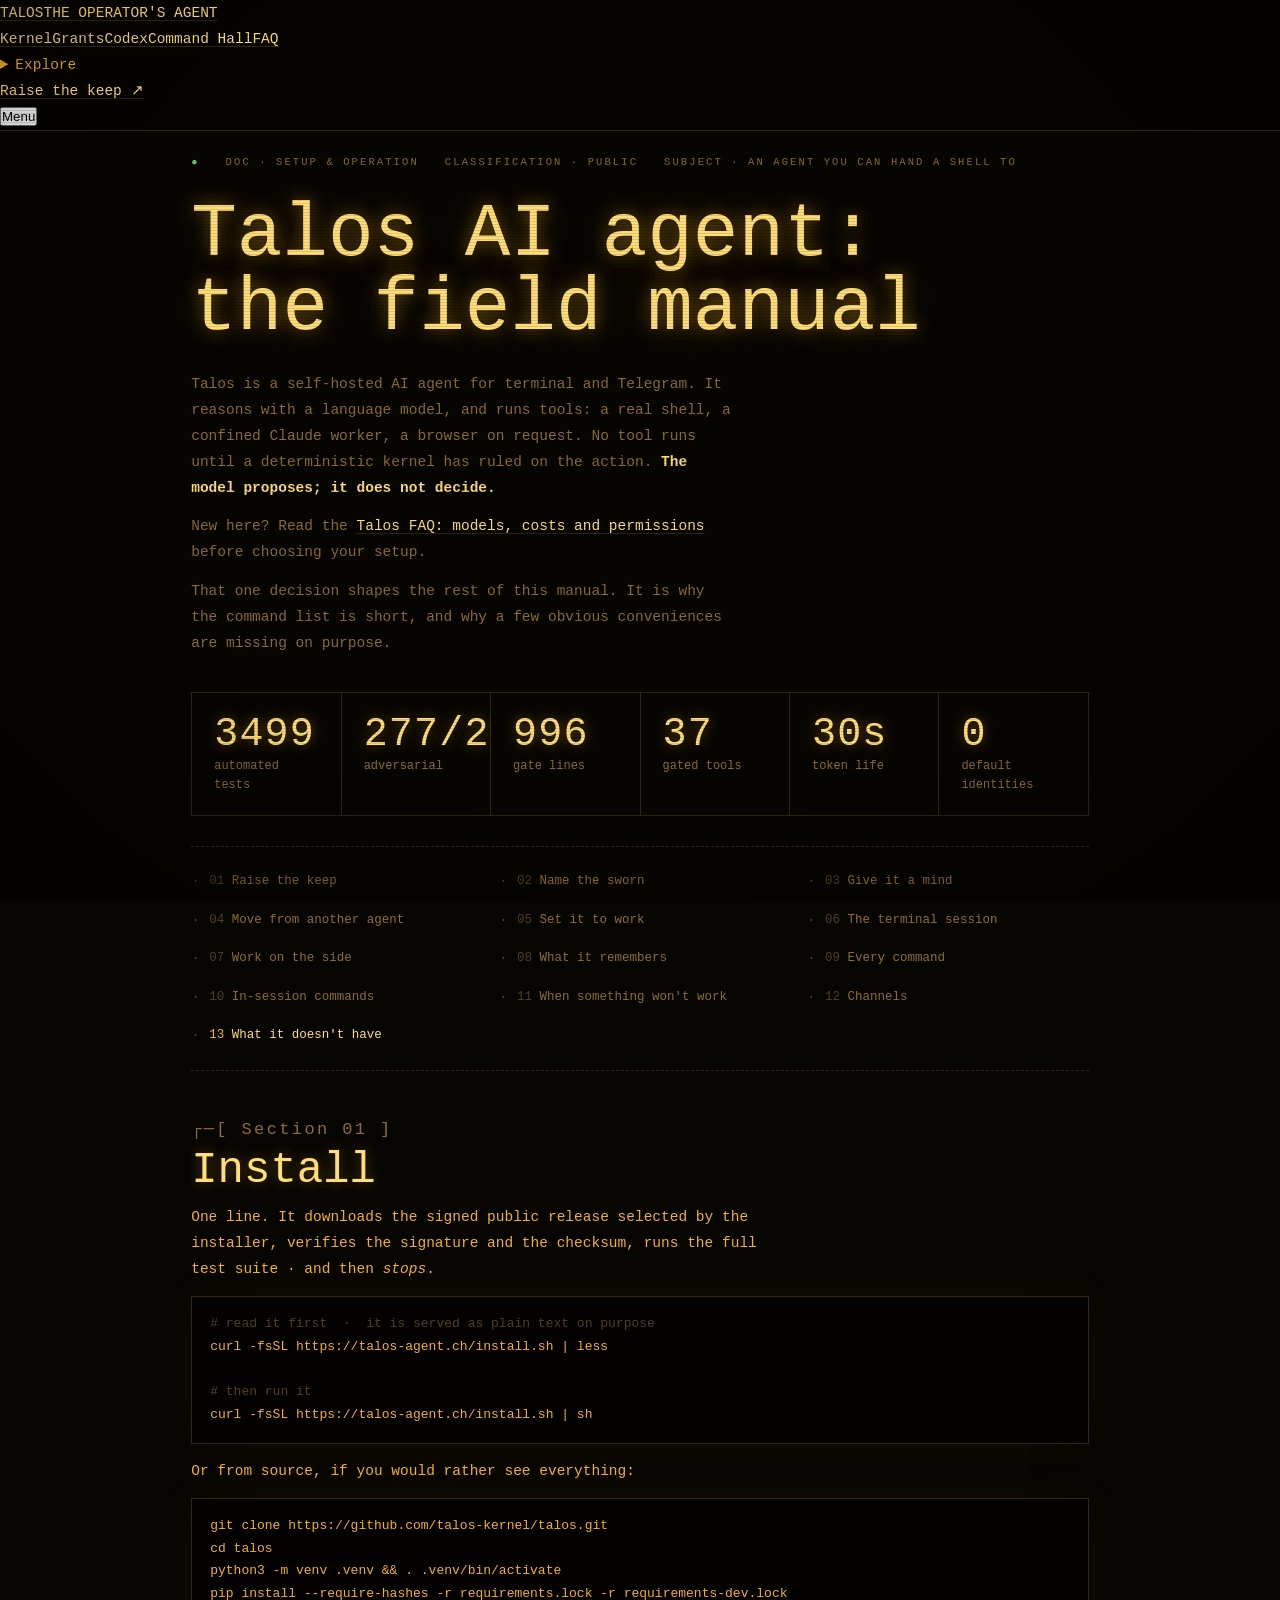
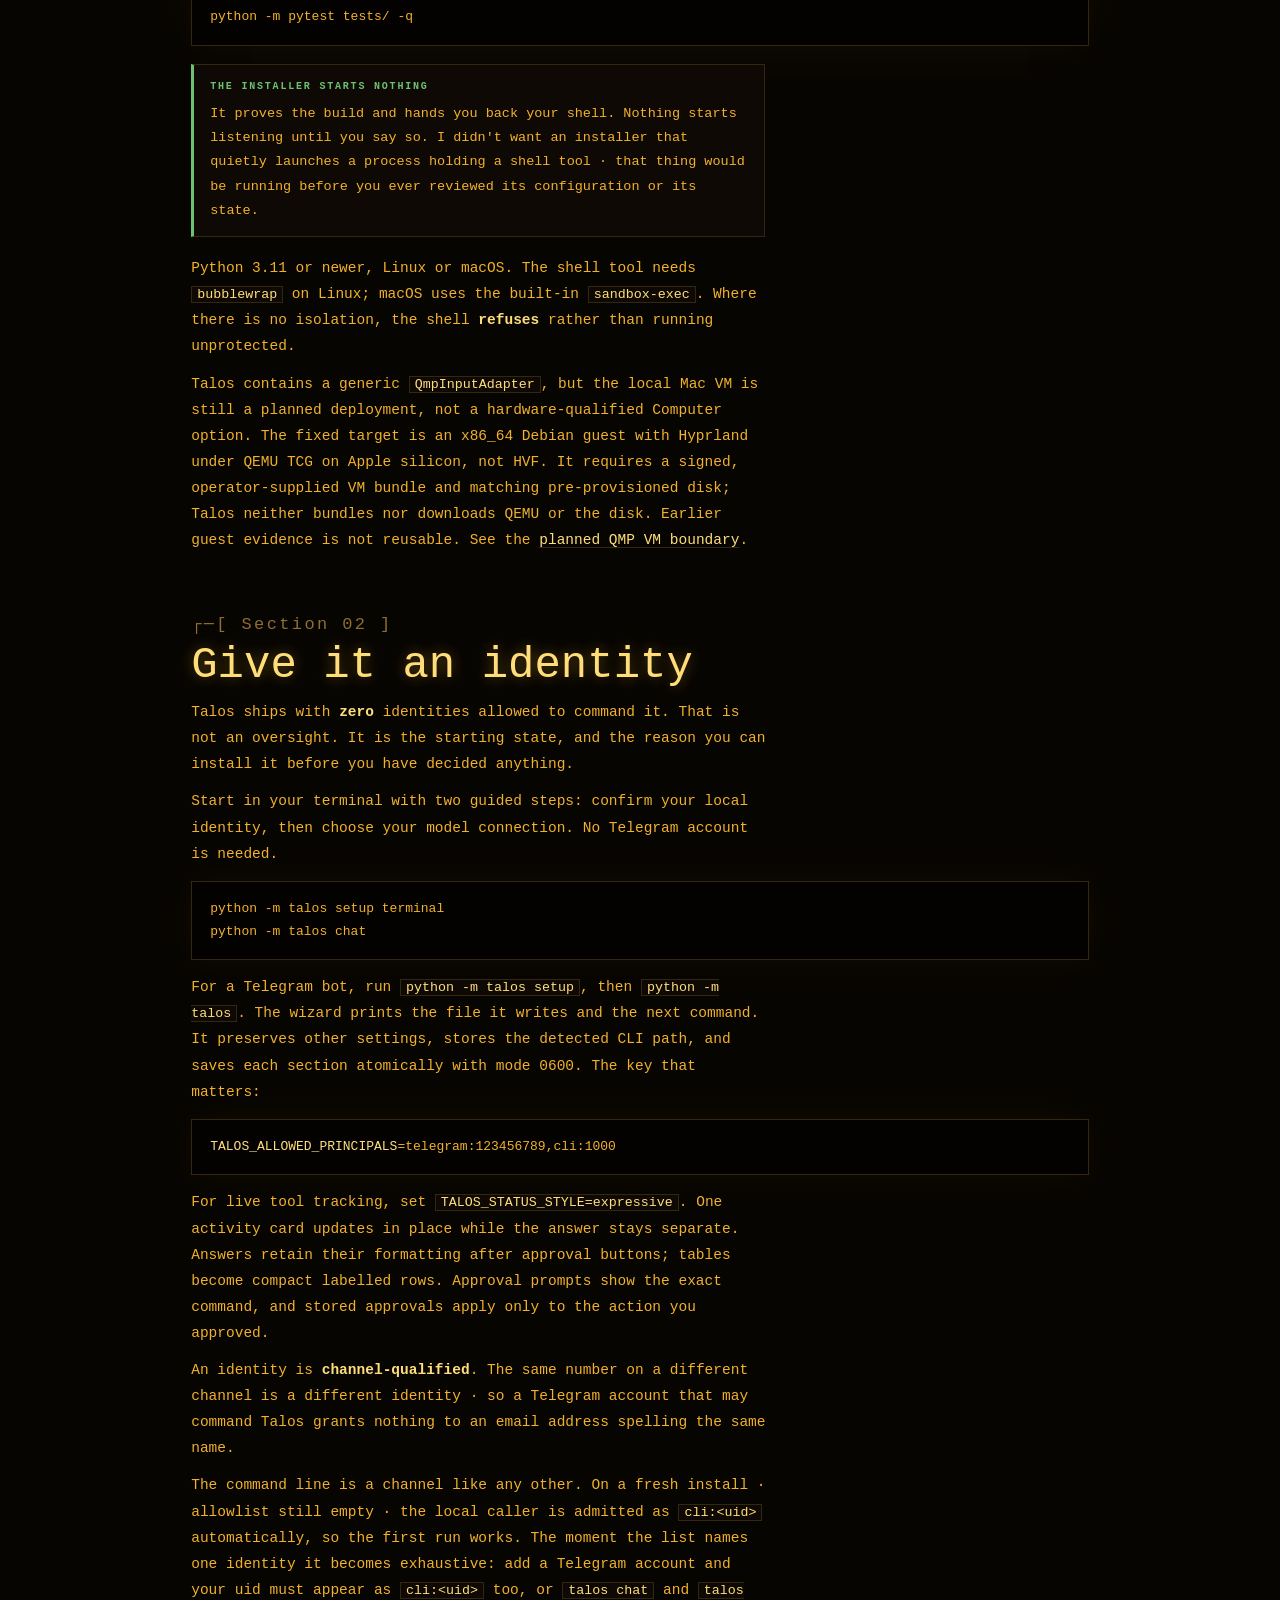
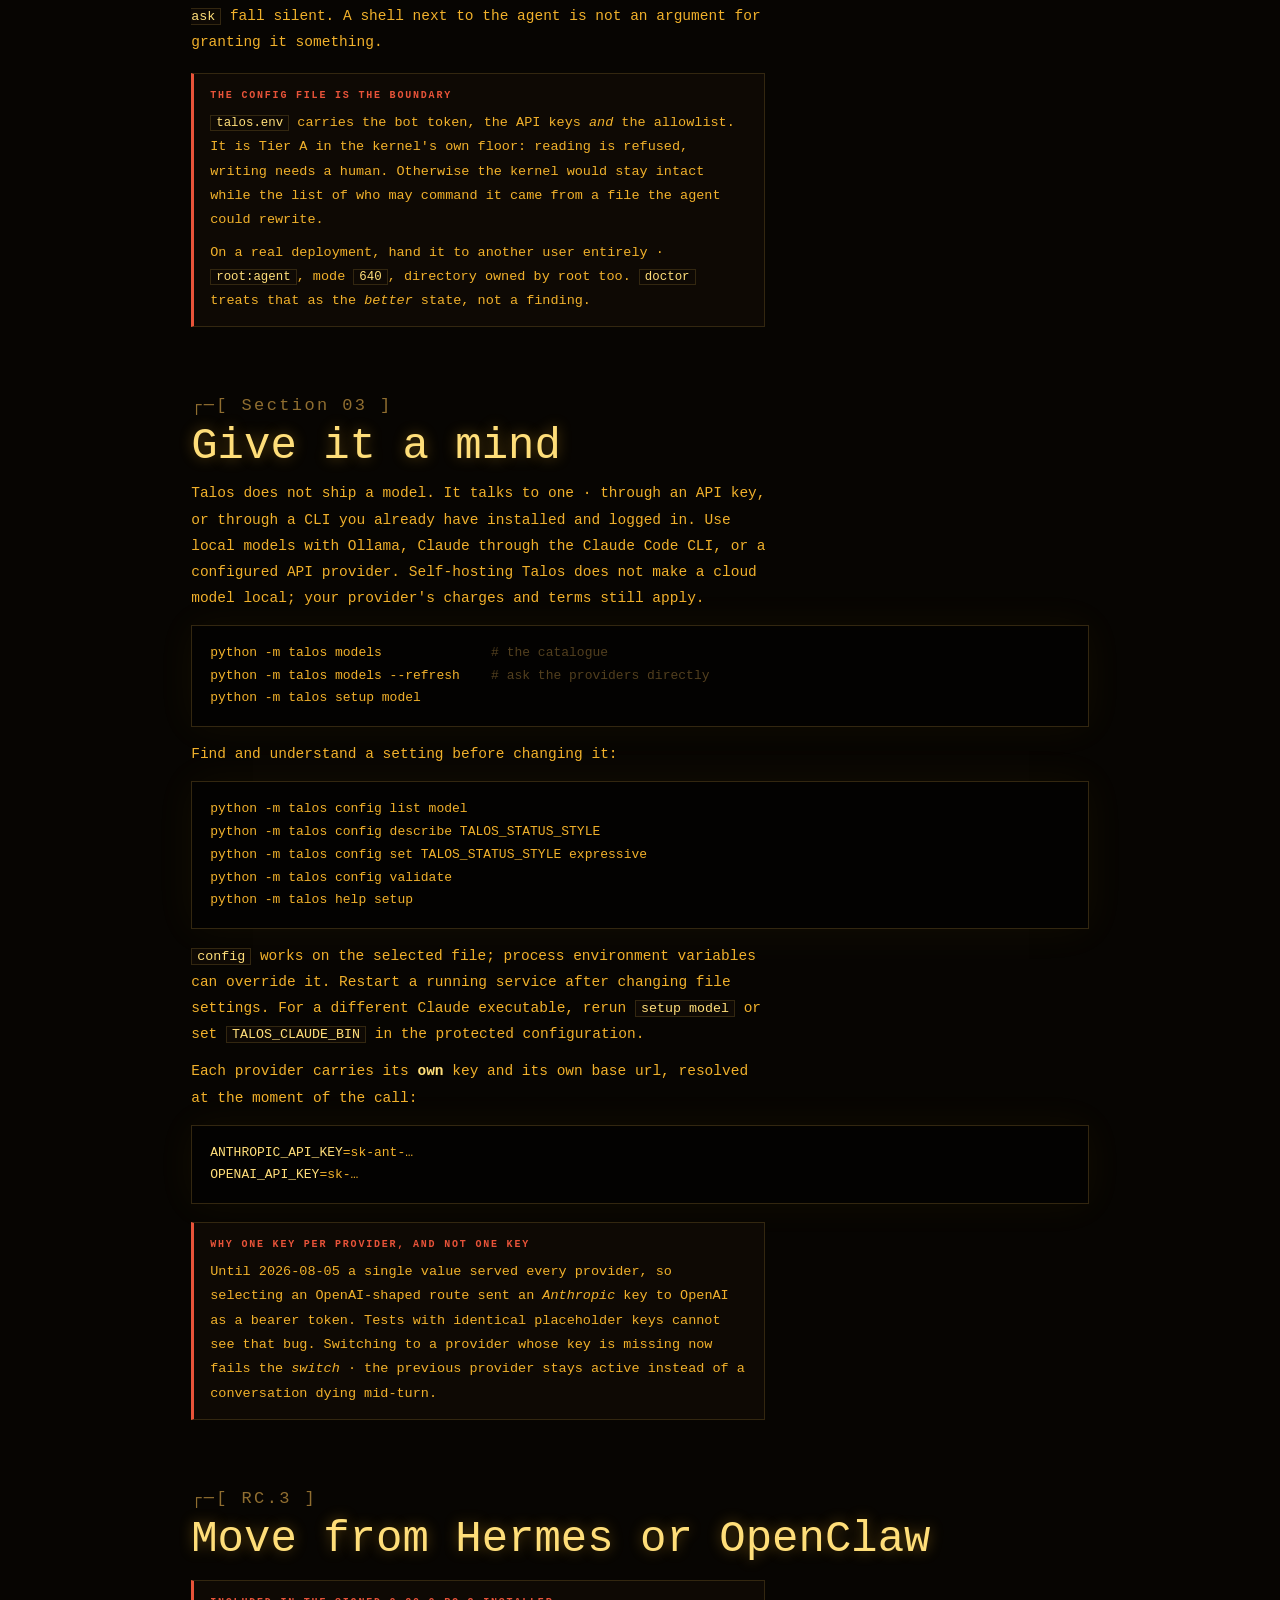
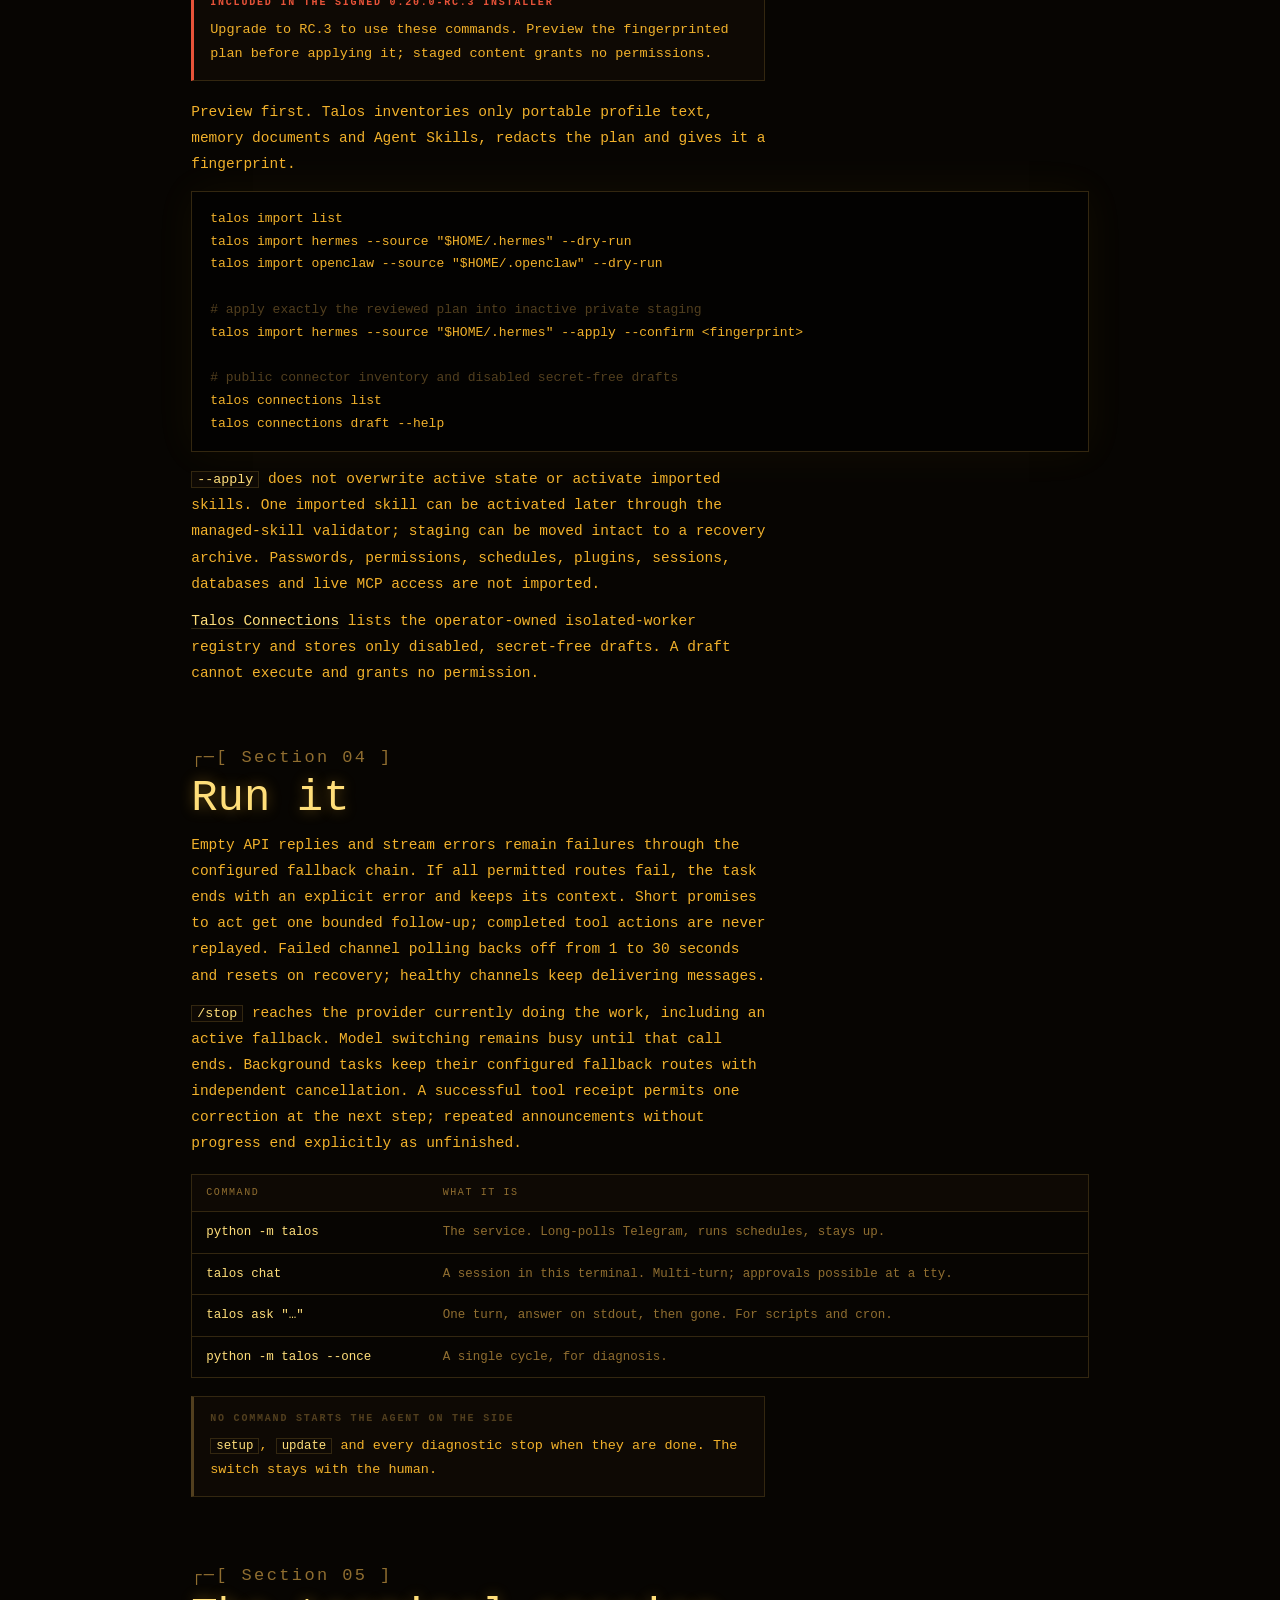
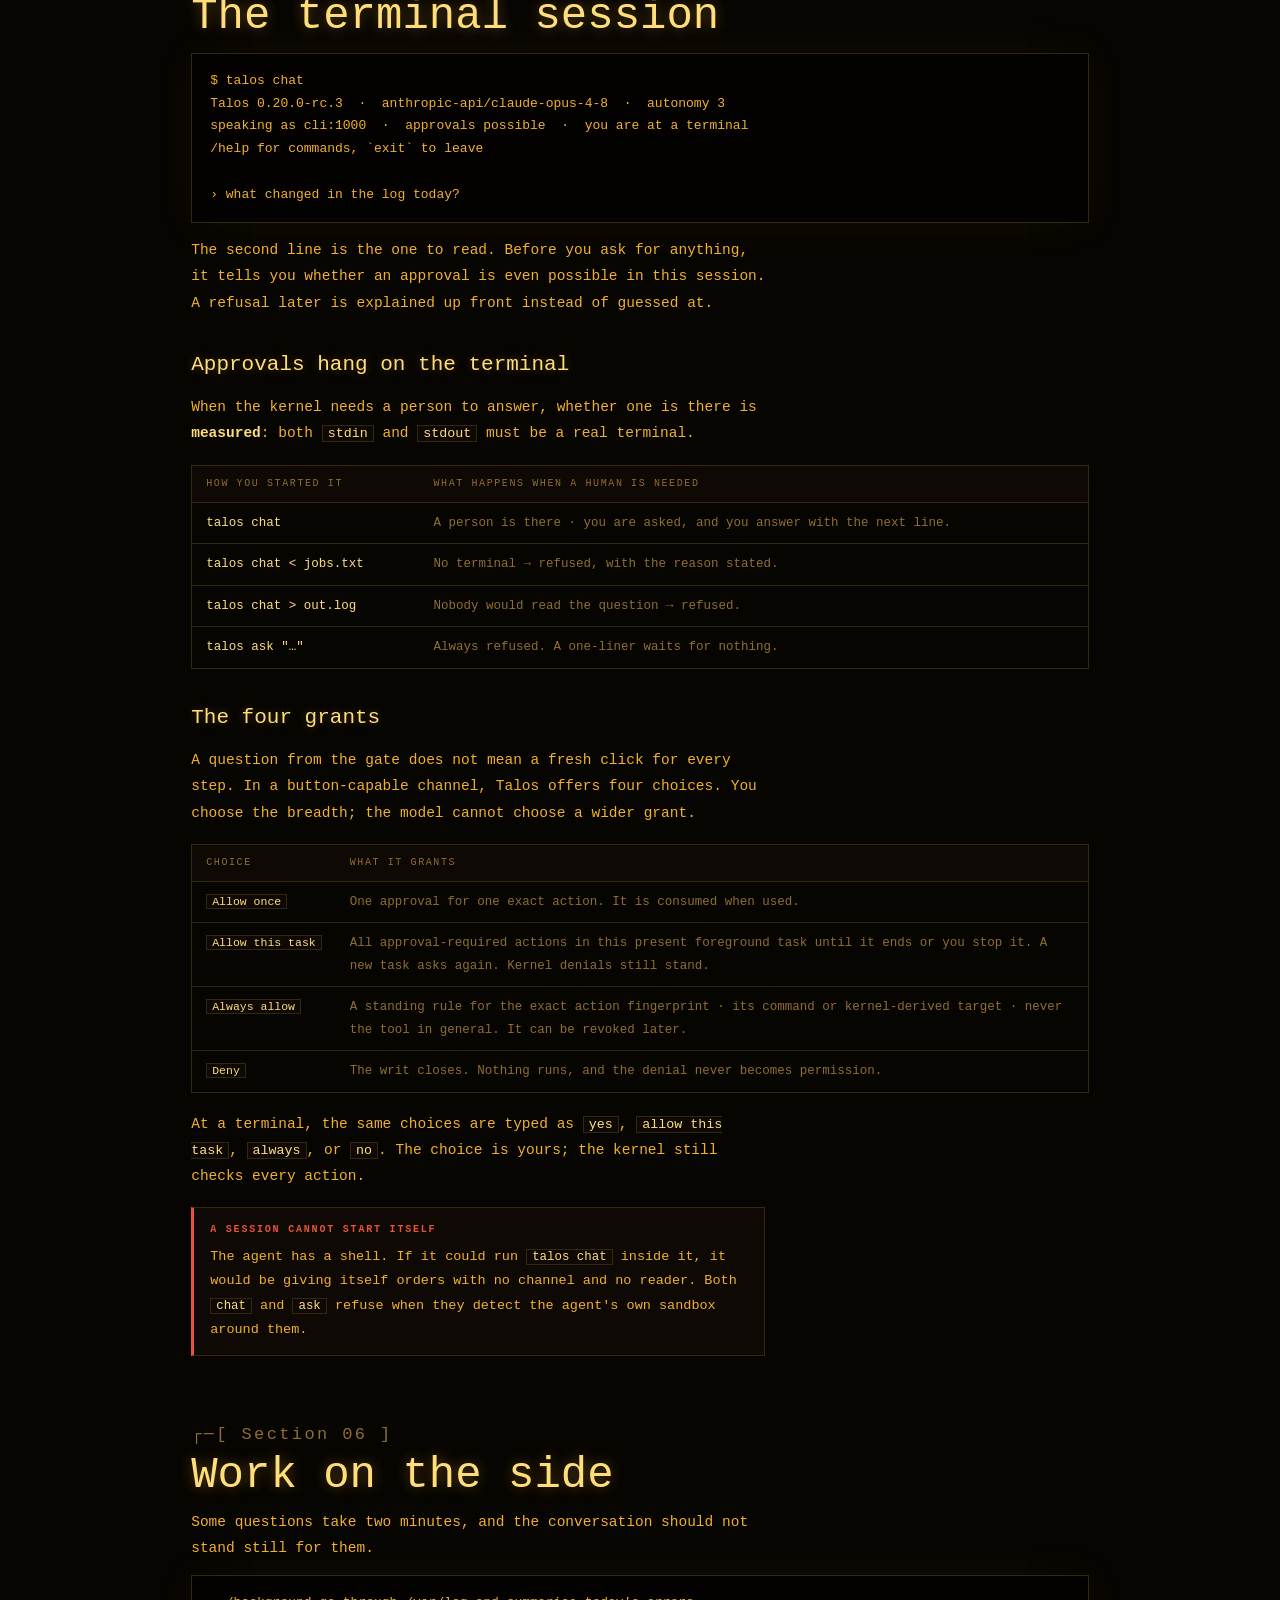
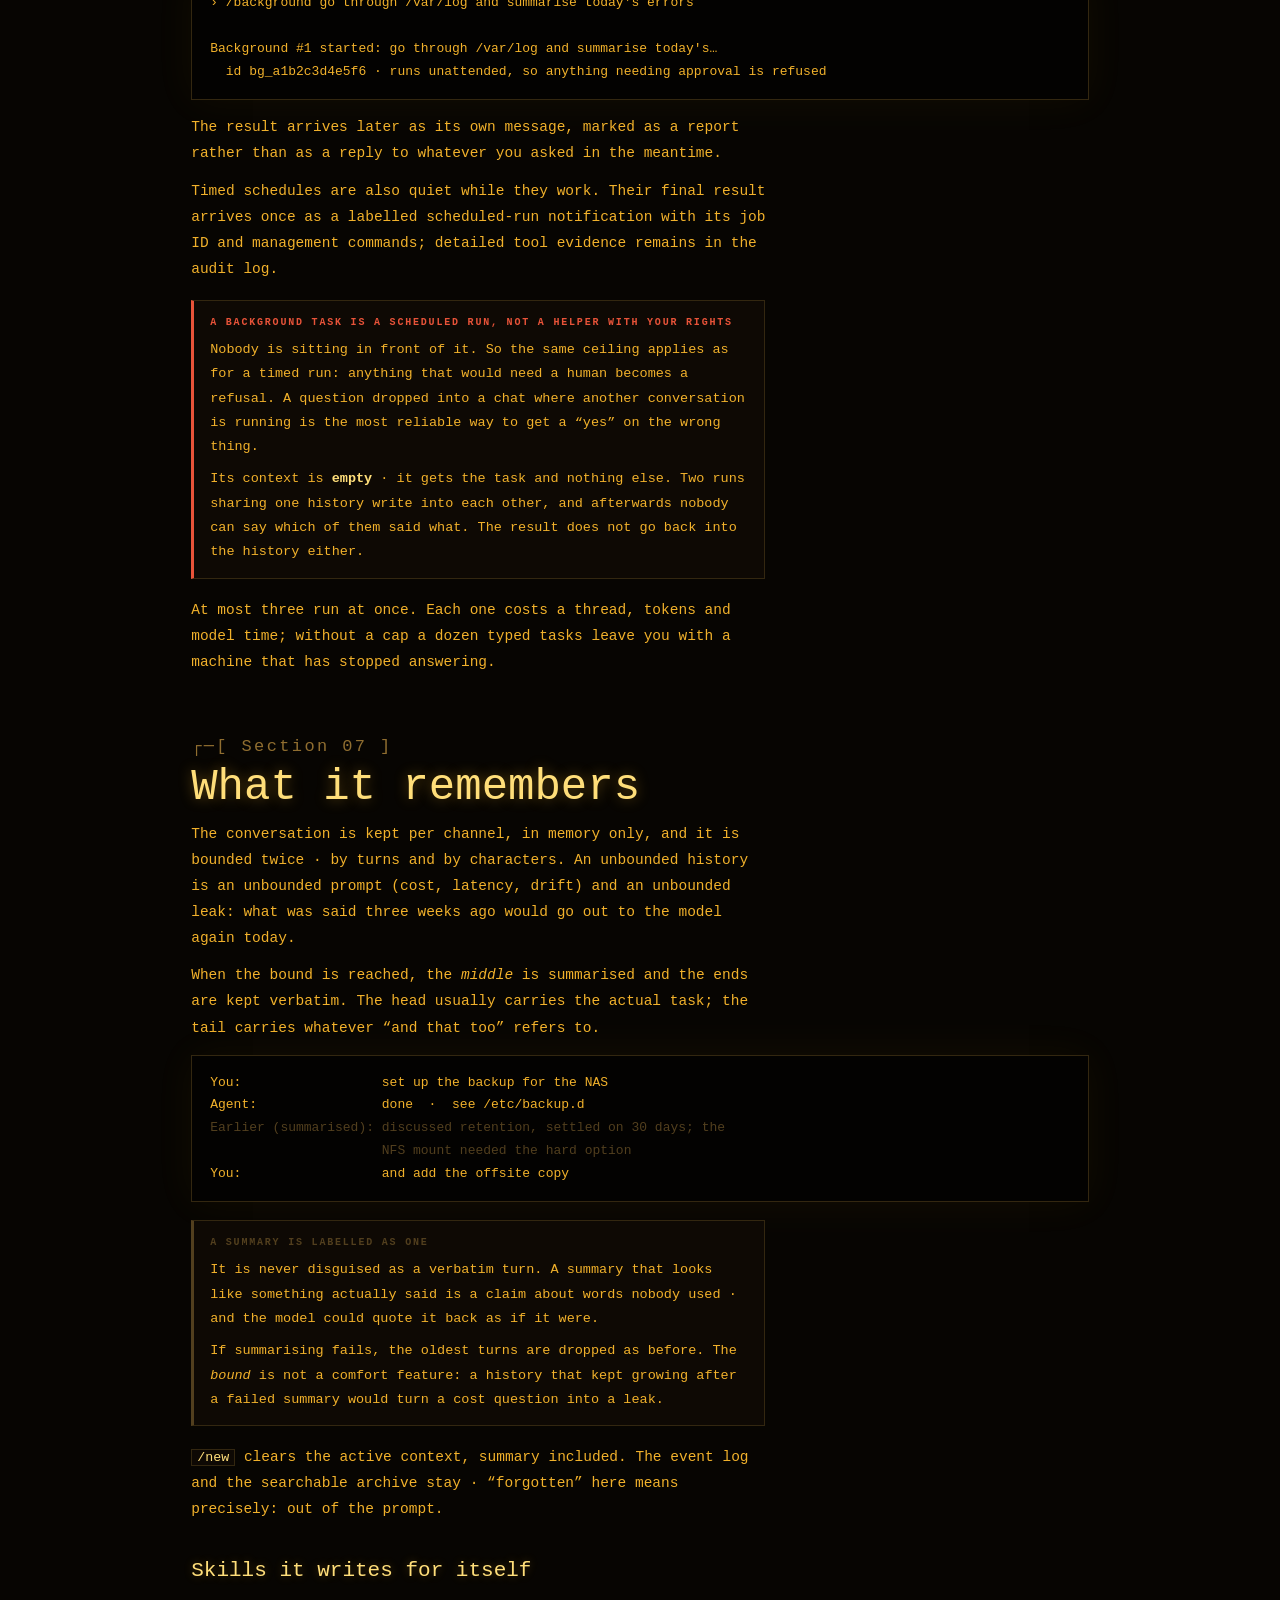
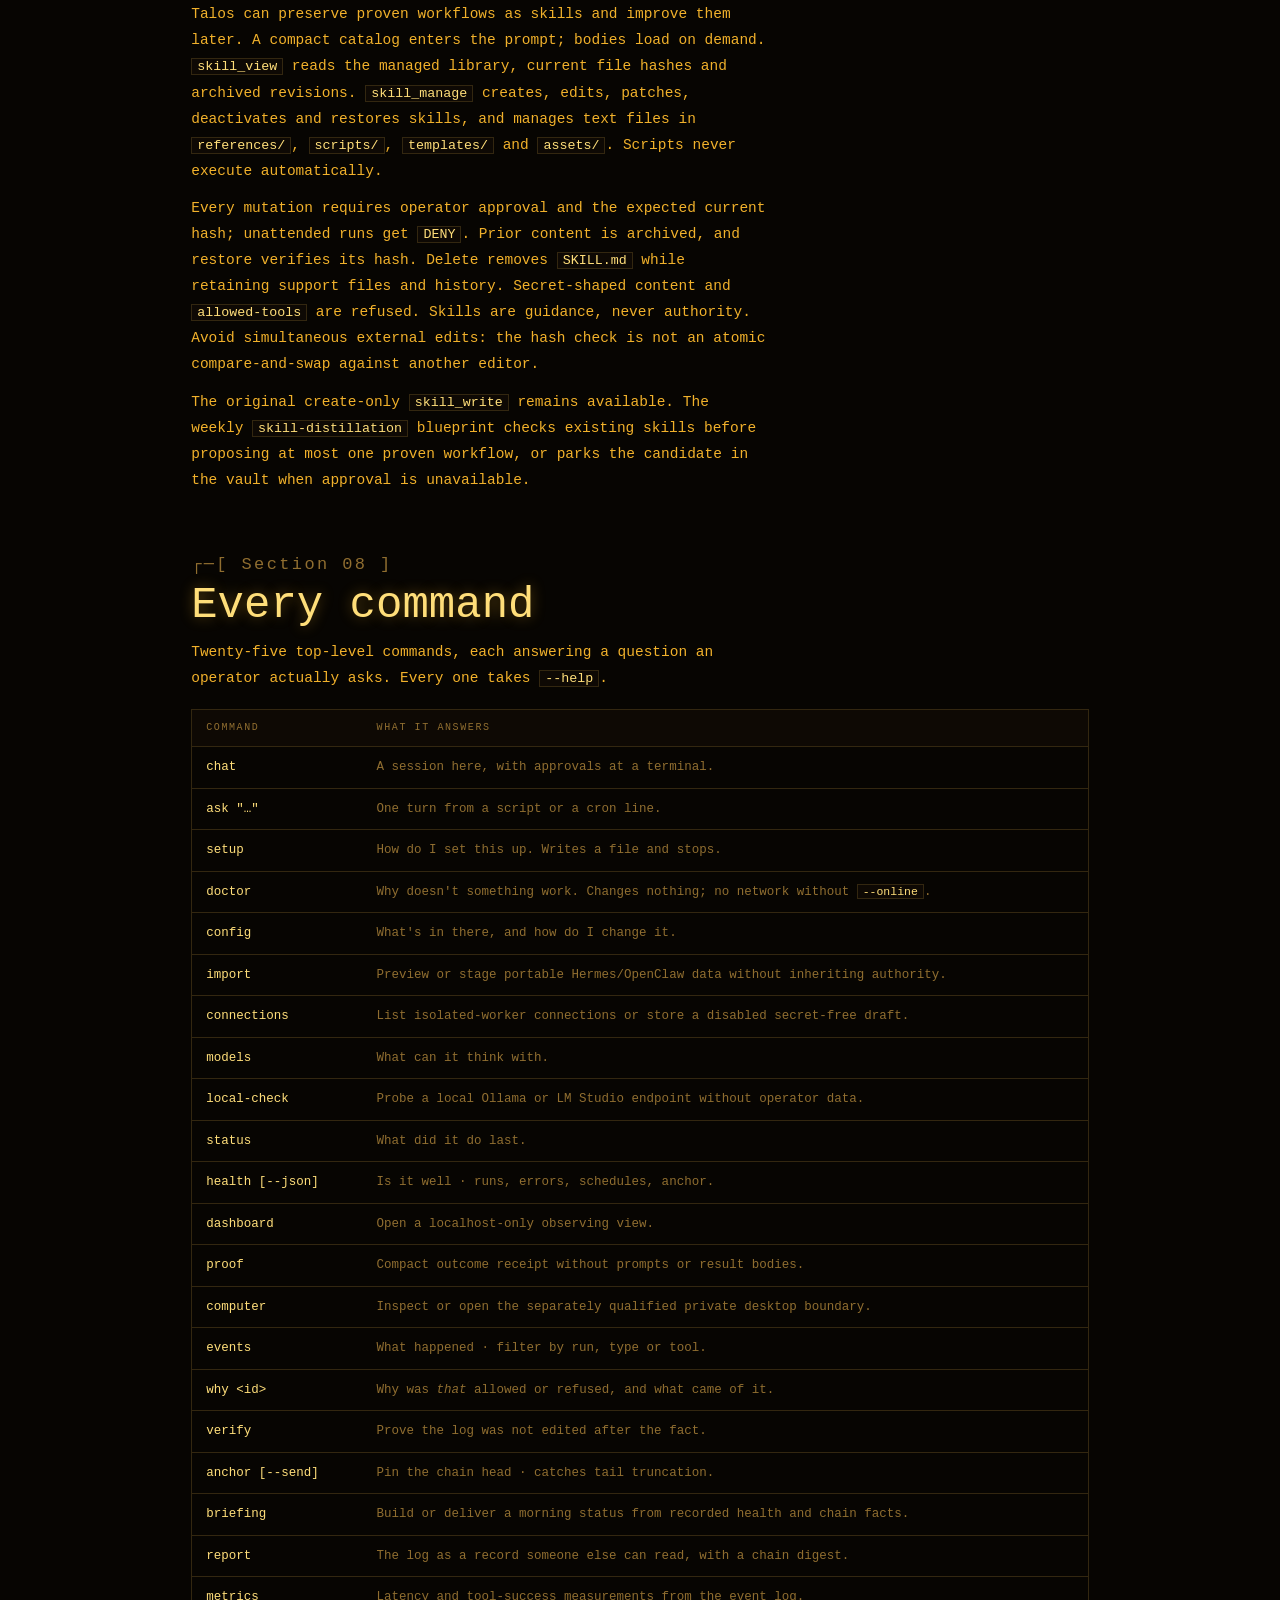
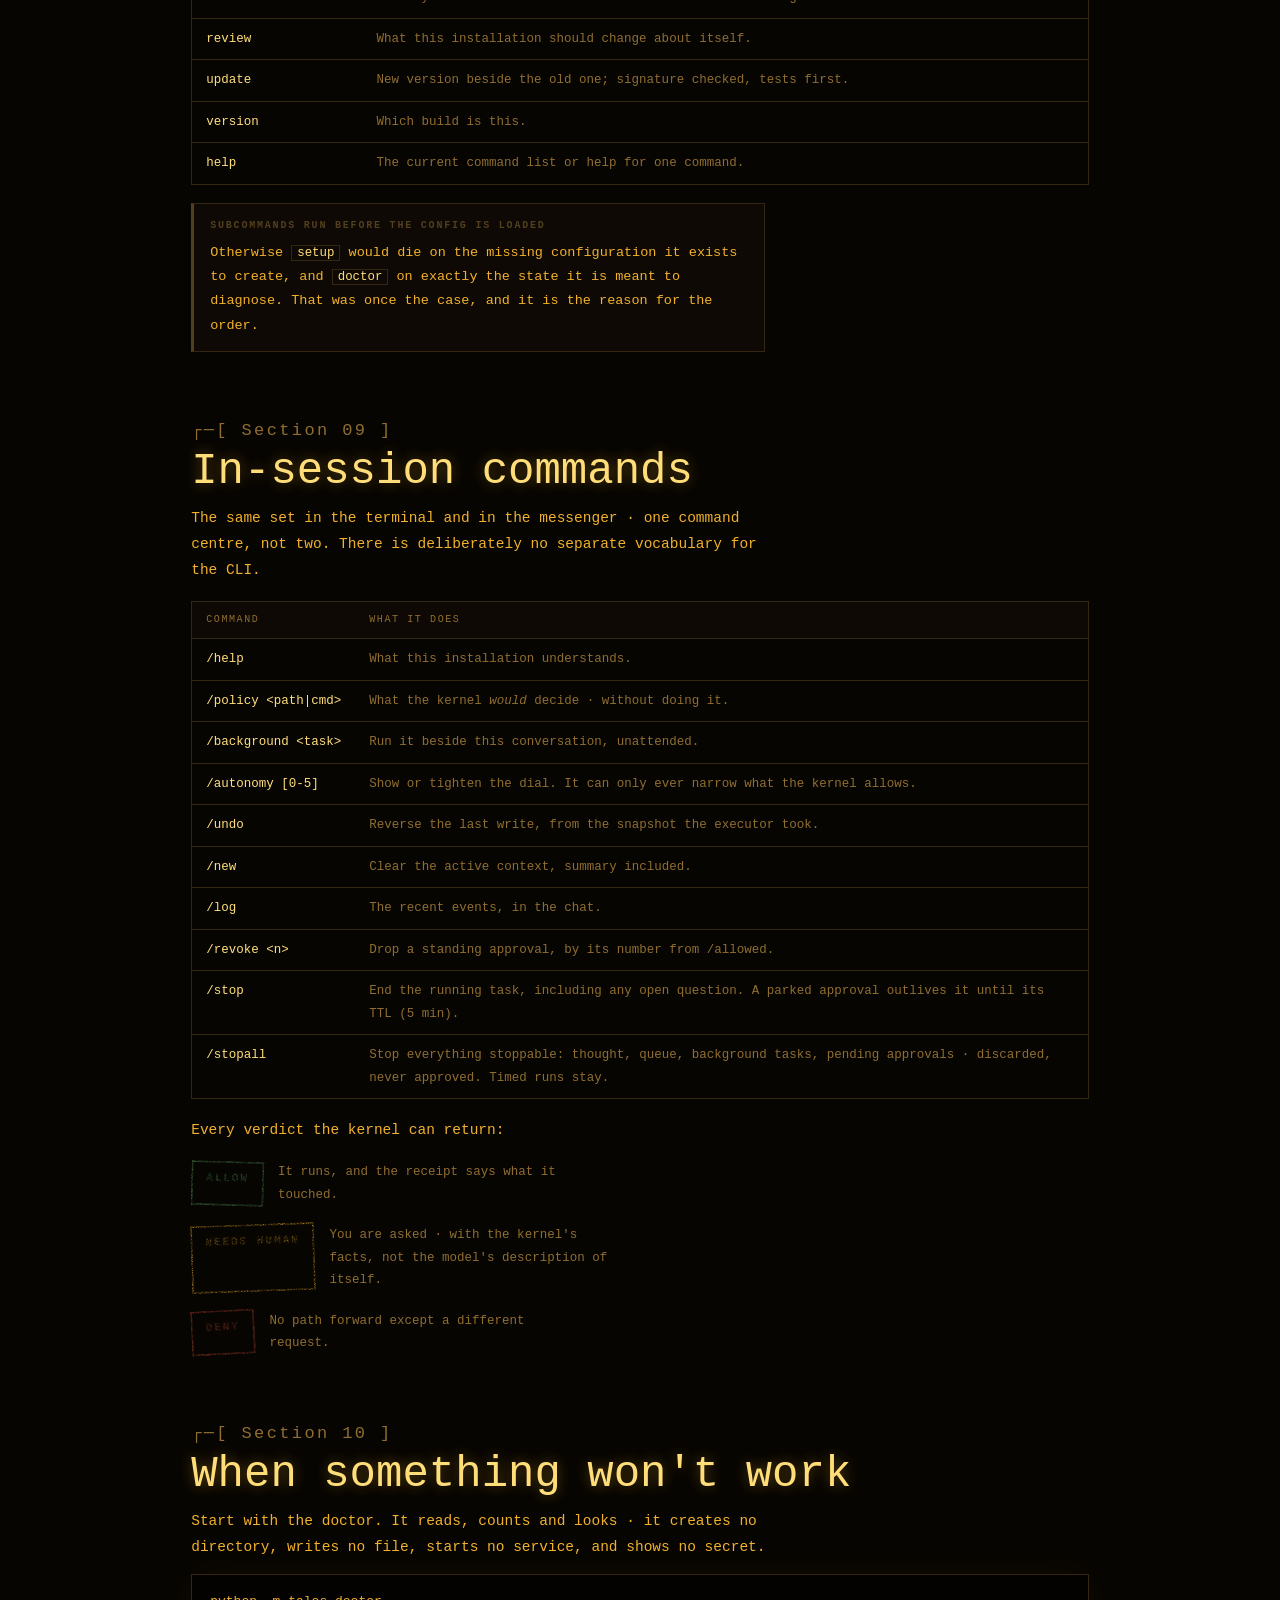
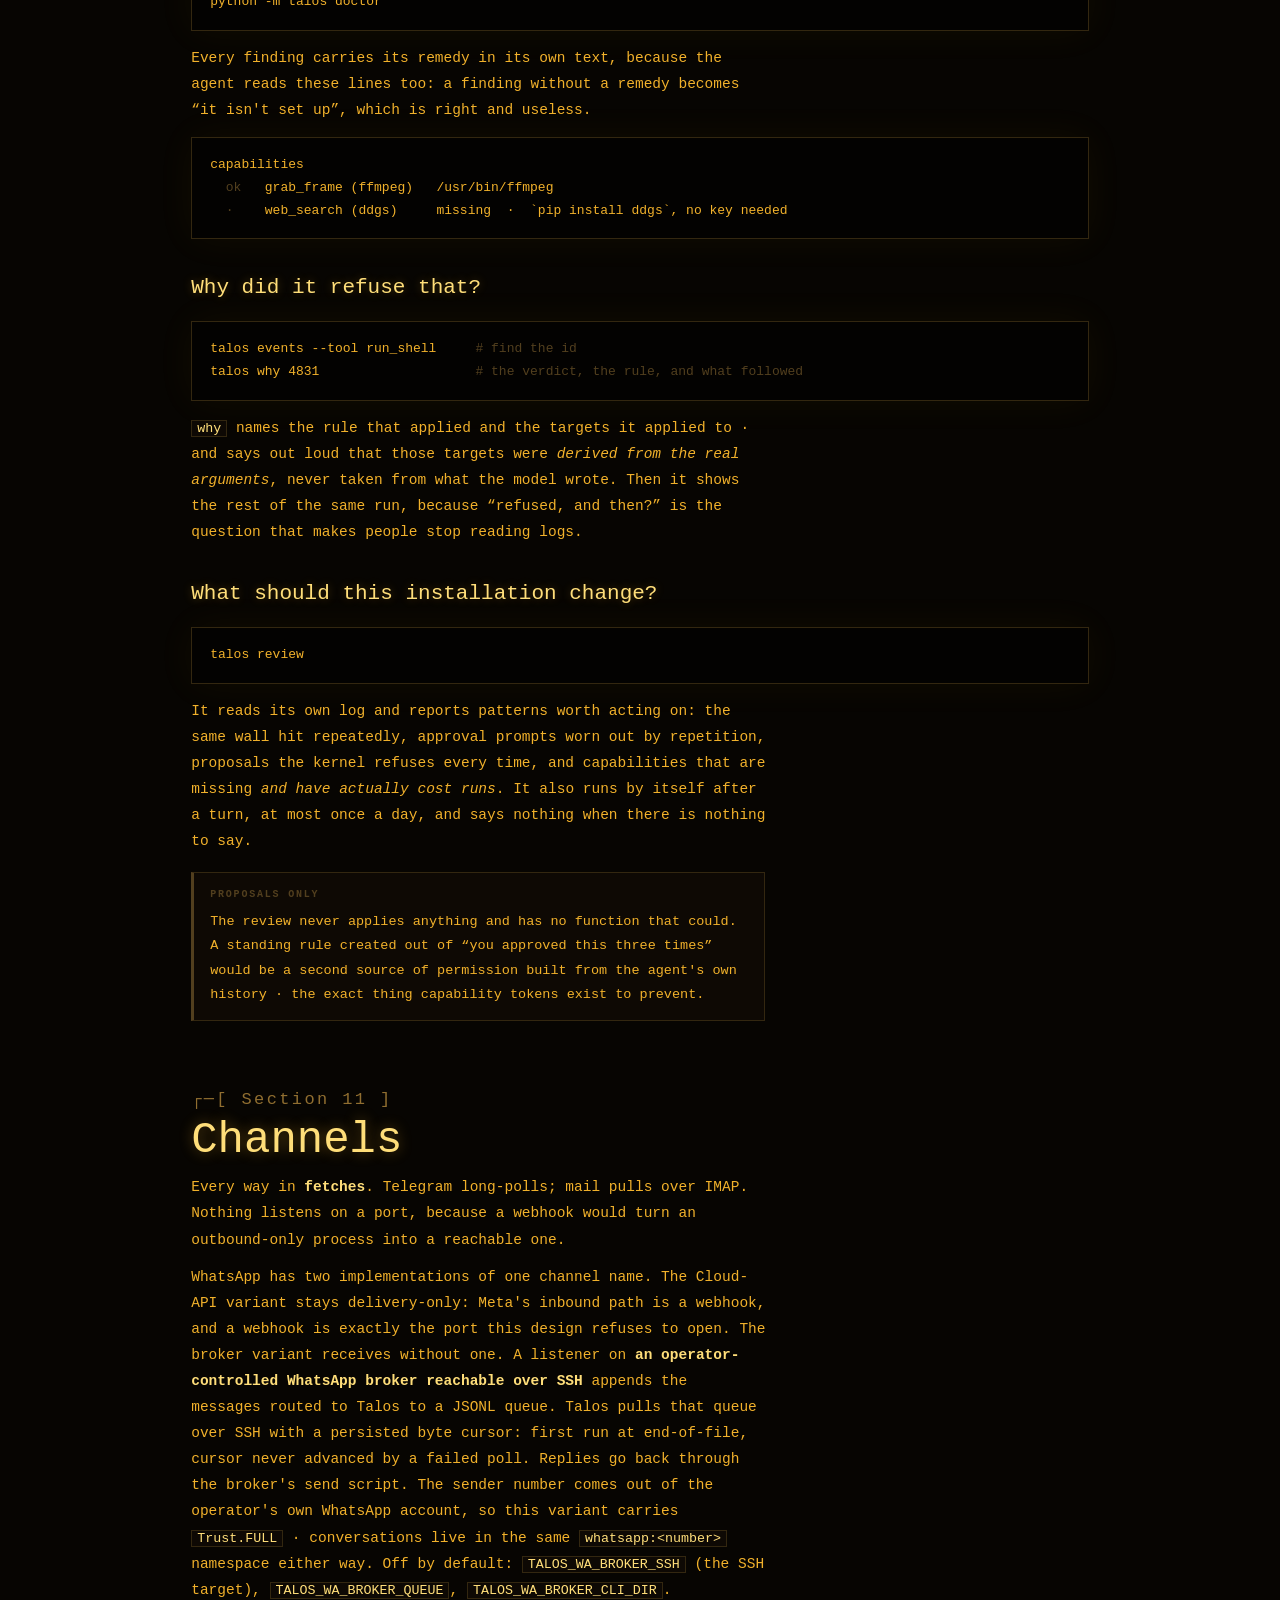
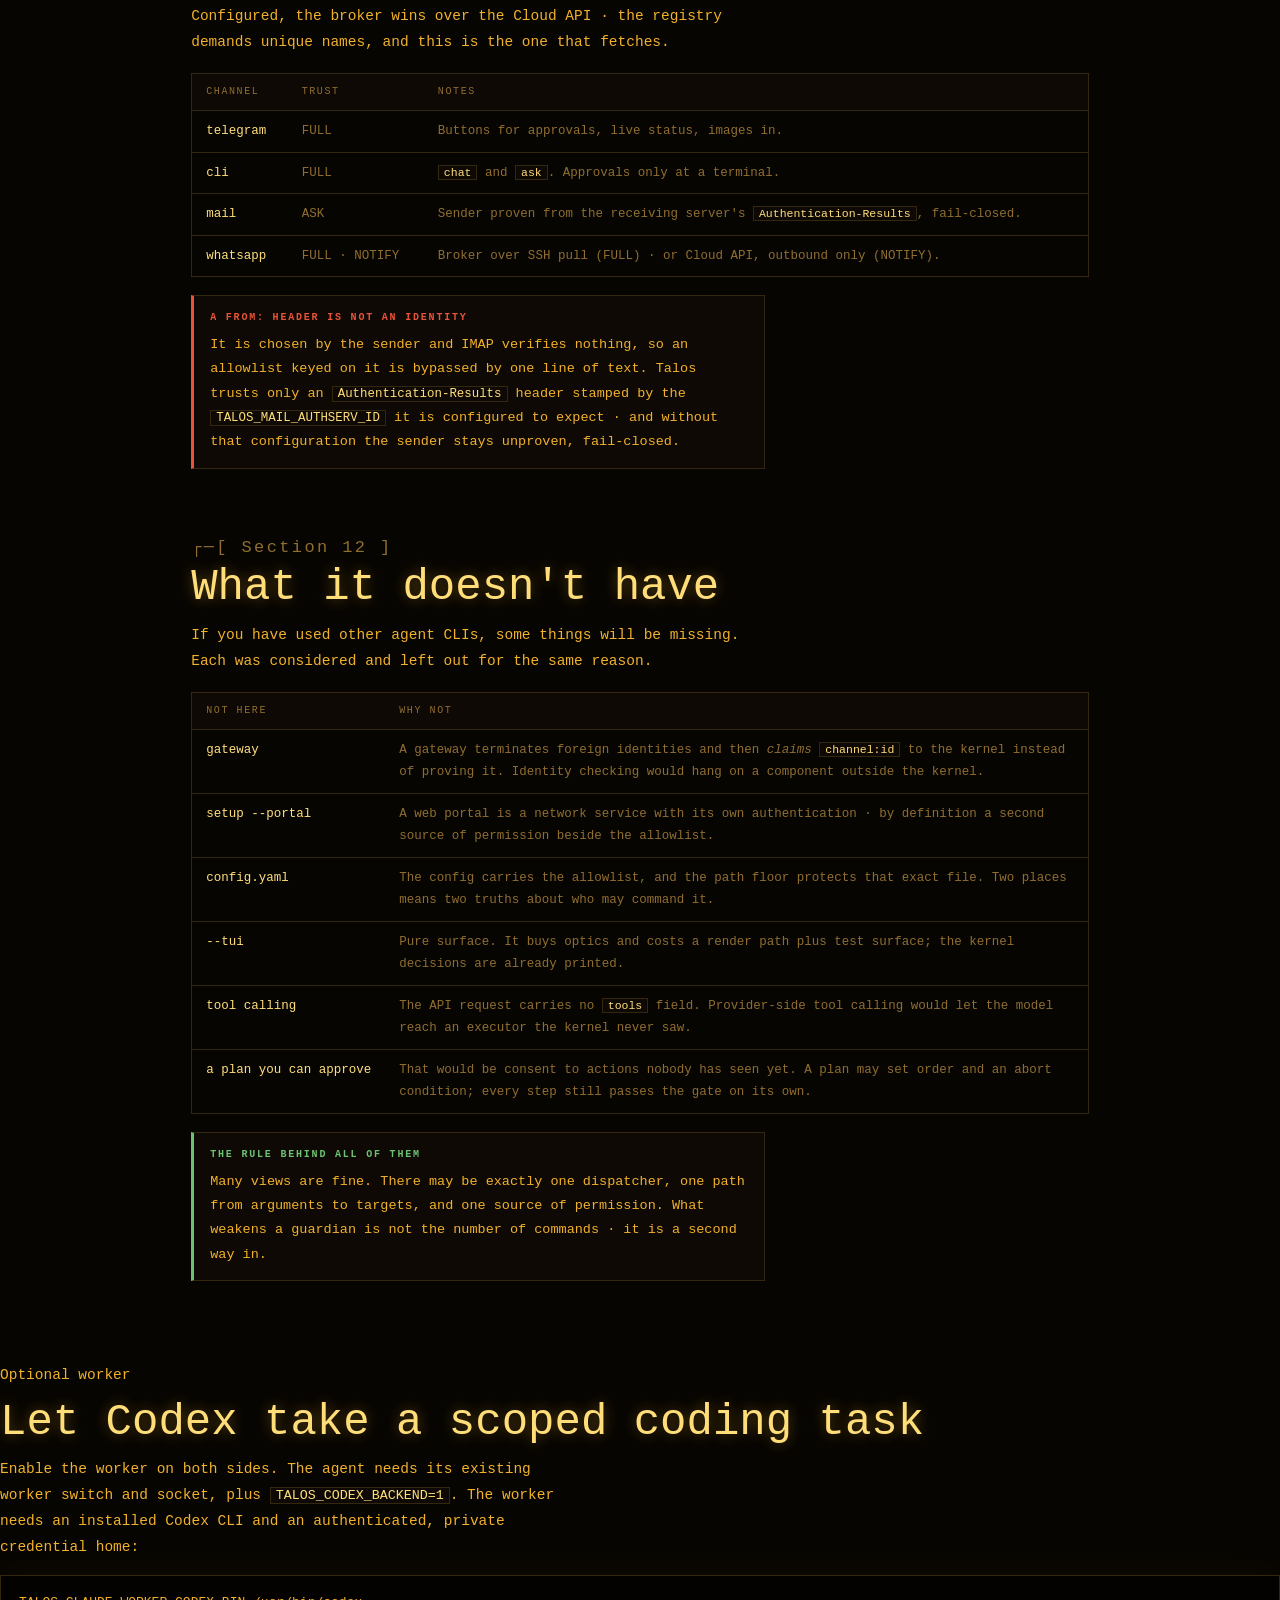
==== commit 110aa9ba: "feat(telegram): clarify live activity phases and tool outcomes" ====
--- a/site/docs/index.html
+++ b/site/docs/index.html
@@ -244,7 +244,7 @@
     <p class="lede">That one decision shapes the rest of this manual. It is why the
     command list is short, and why a few obvious conveniences are missing on purpose.</p>
     <div class="spec-row">
-      <div class="spec"><b>3492</b>automated tests</div>
+      <div class="spec"><b>3499</b>automated tests</div>
       <div class="spec"><b>277/277</b>adversarial</div>
       <div class="spec"><b>996</b>gate lines</div>
       <div class="spec"><b>37</b>gated tools</div>
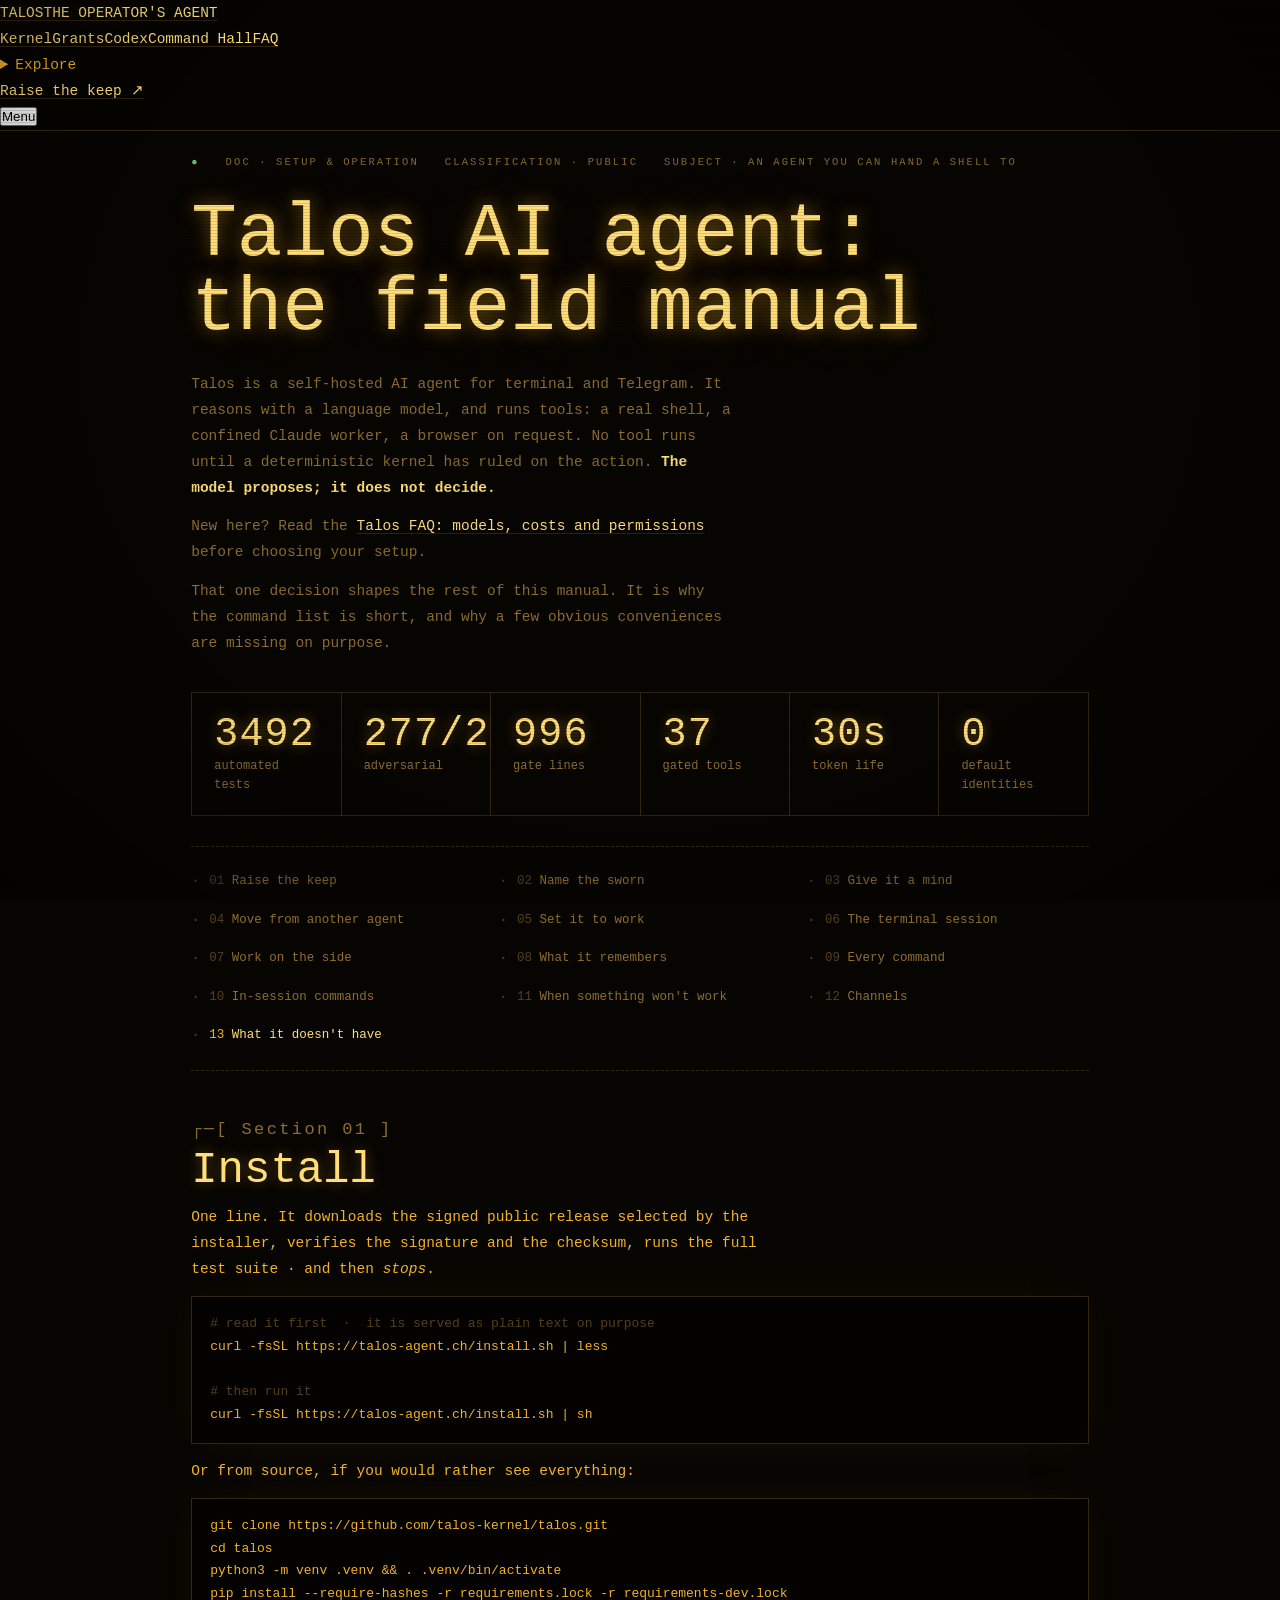
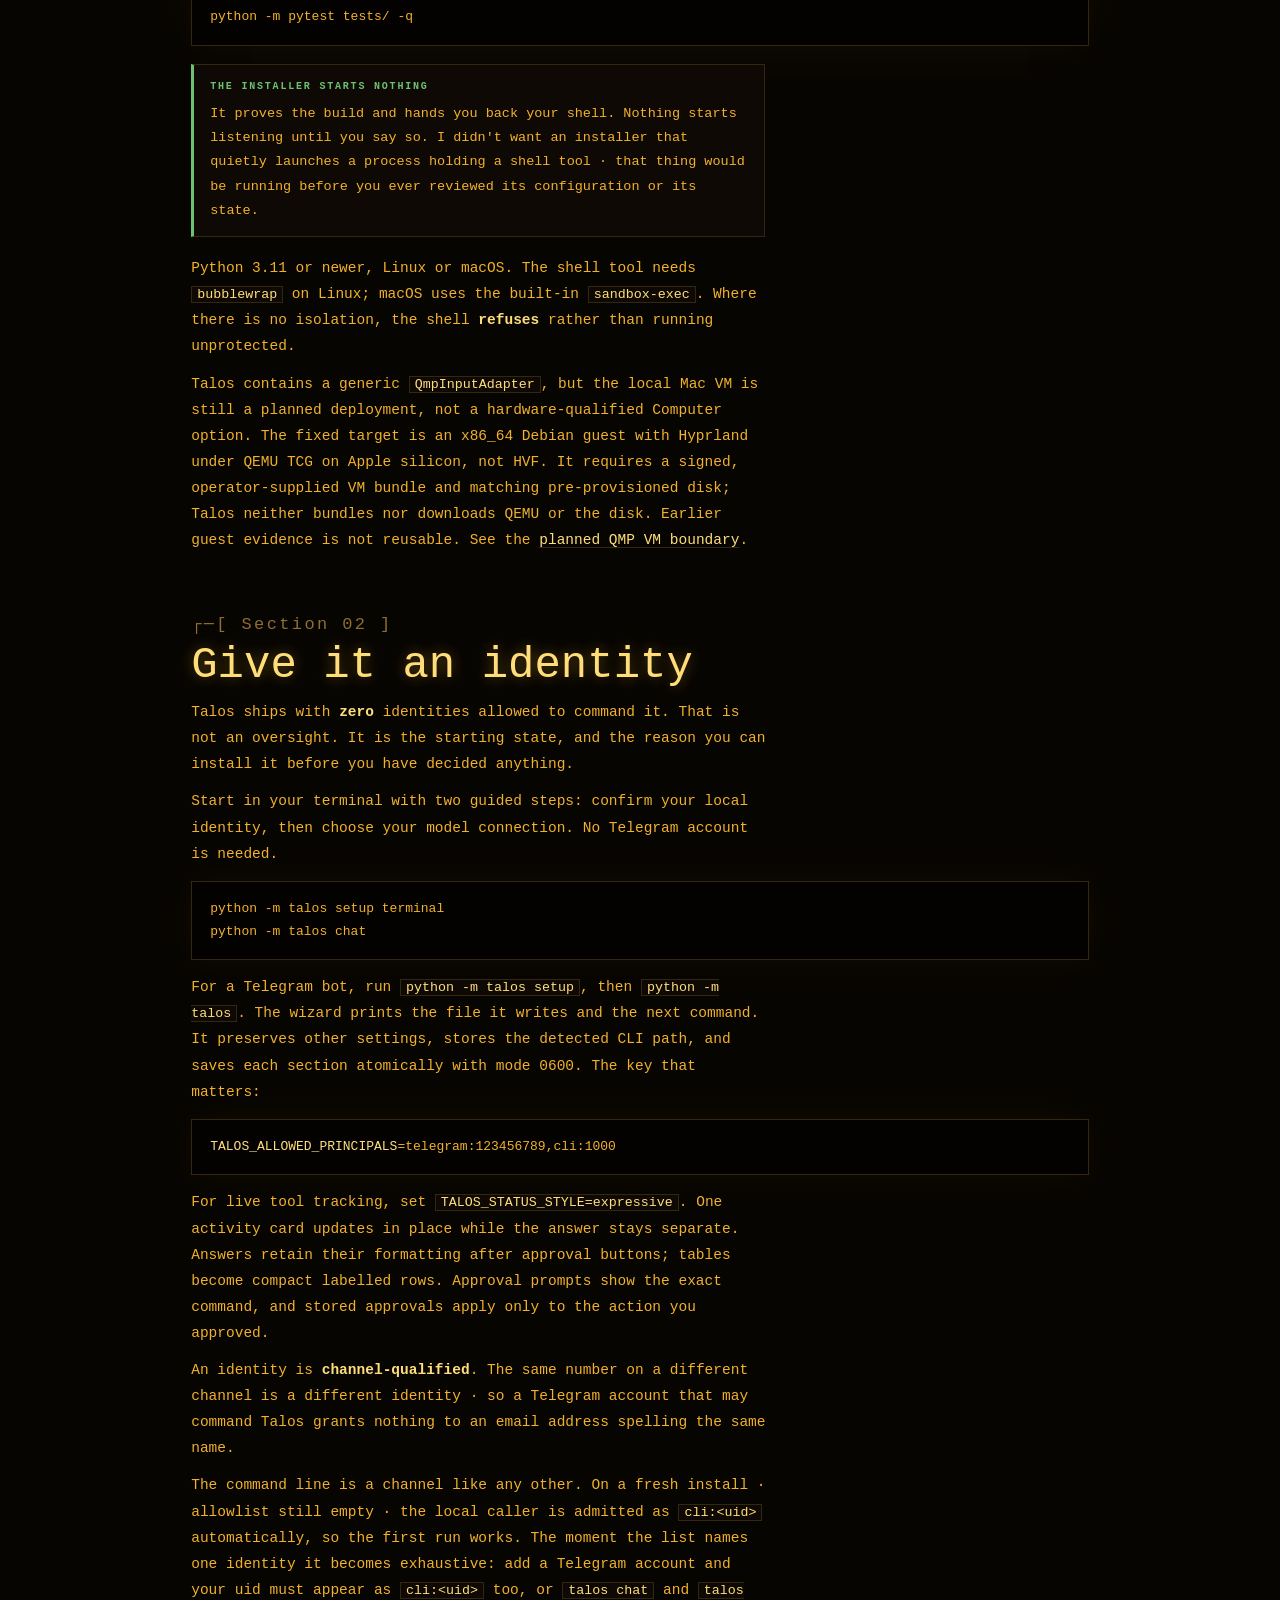
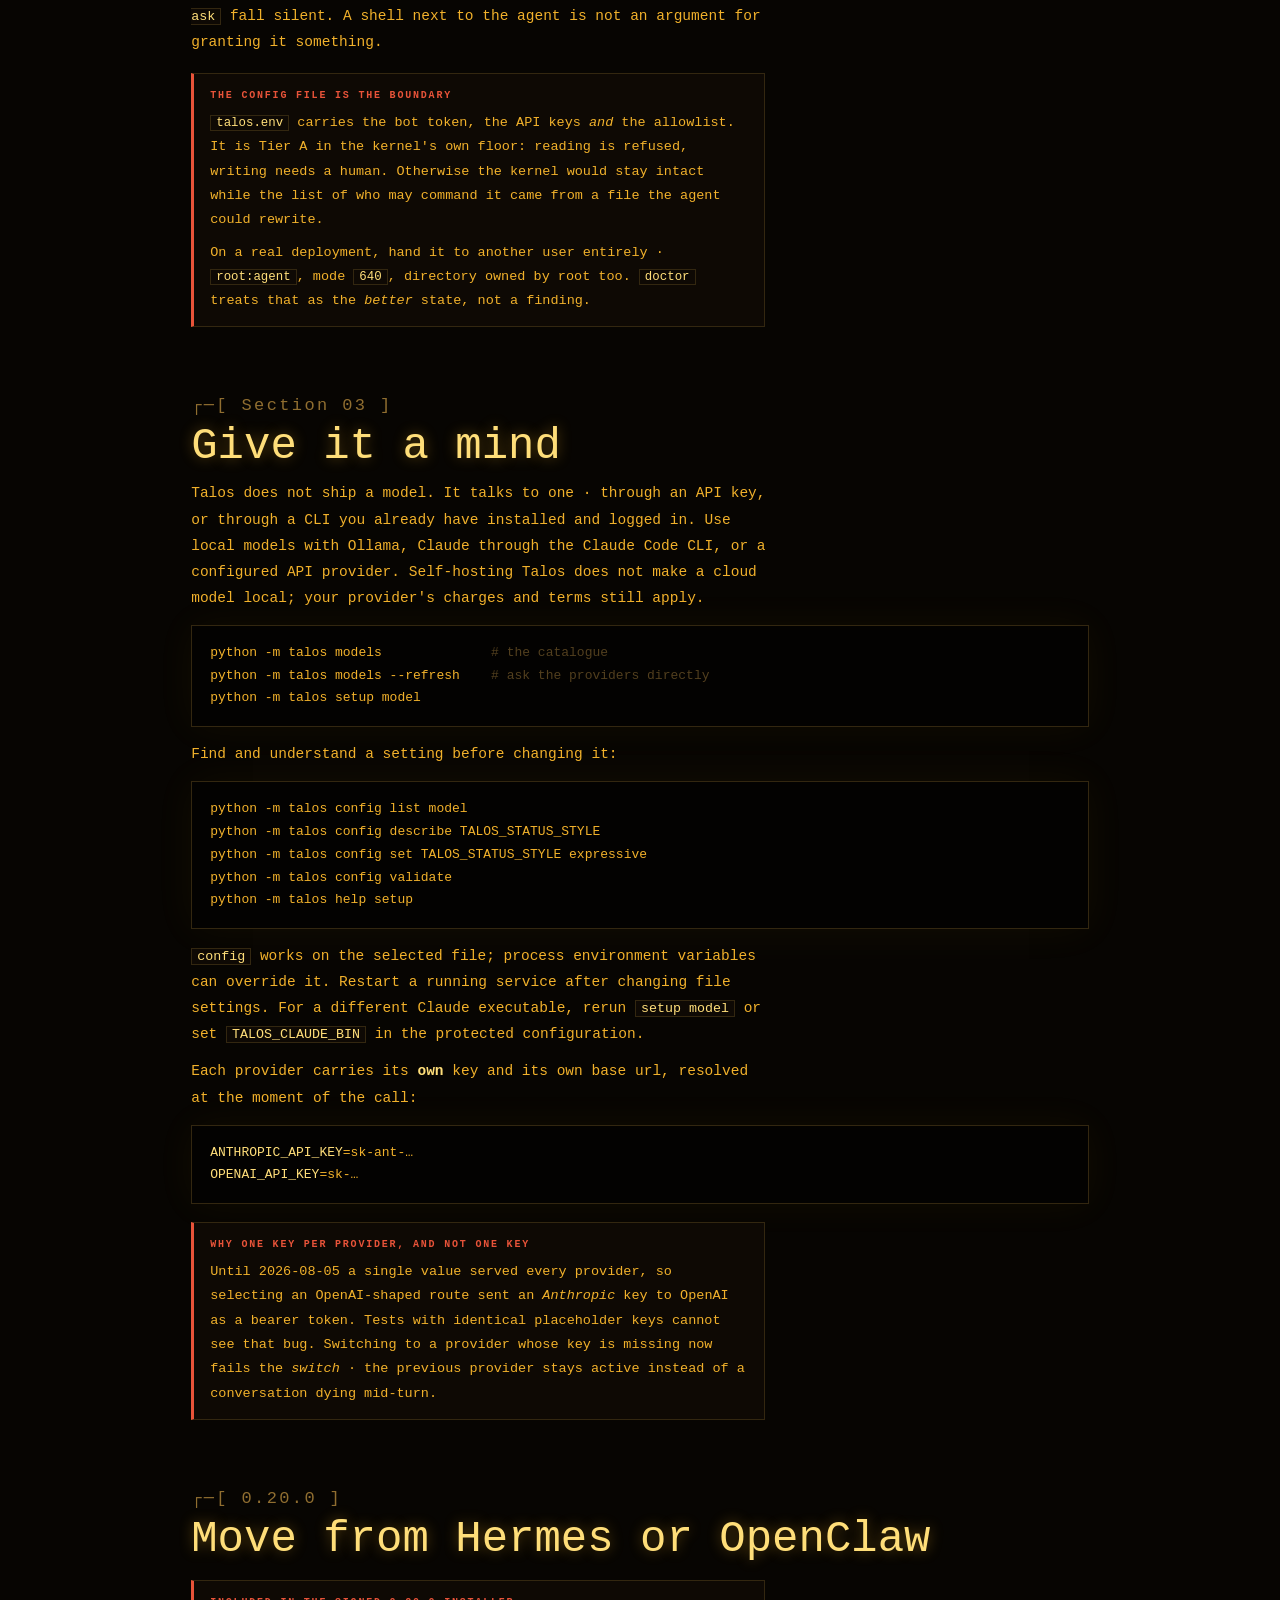
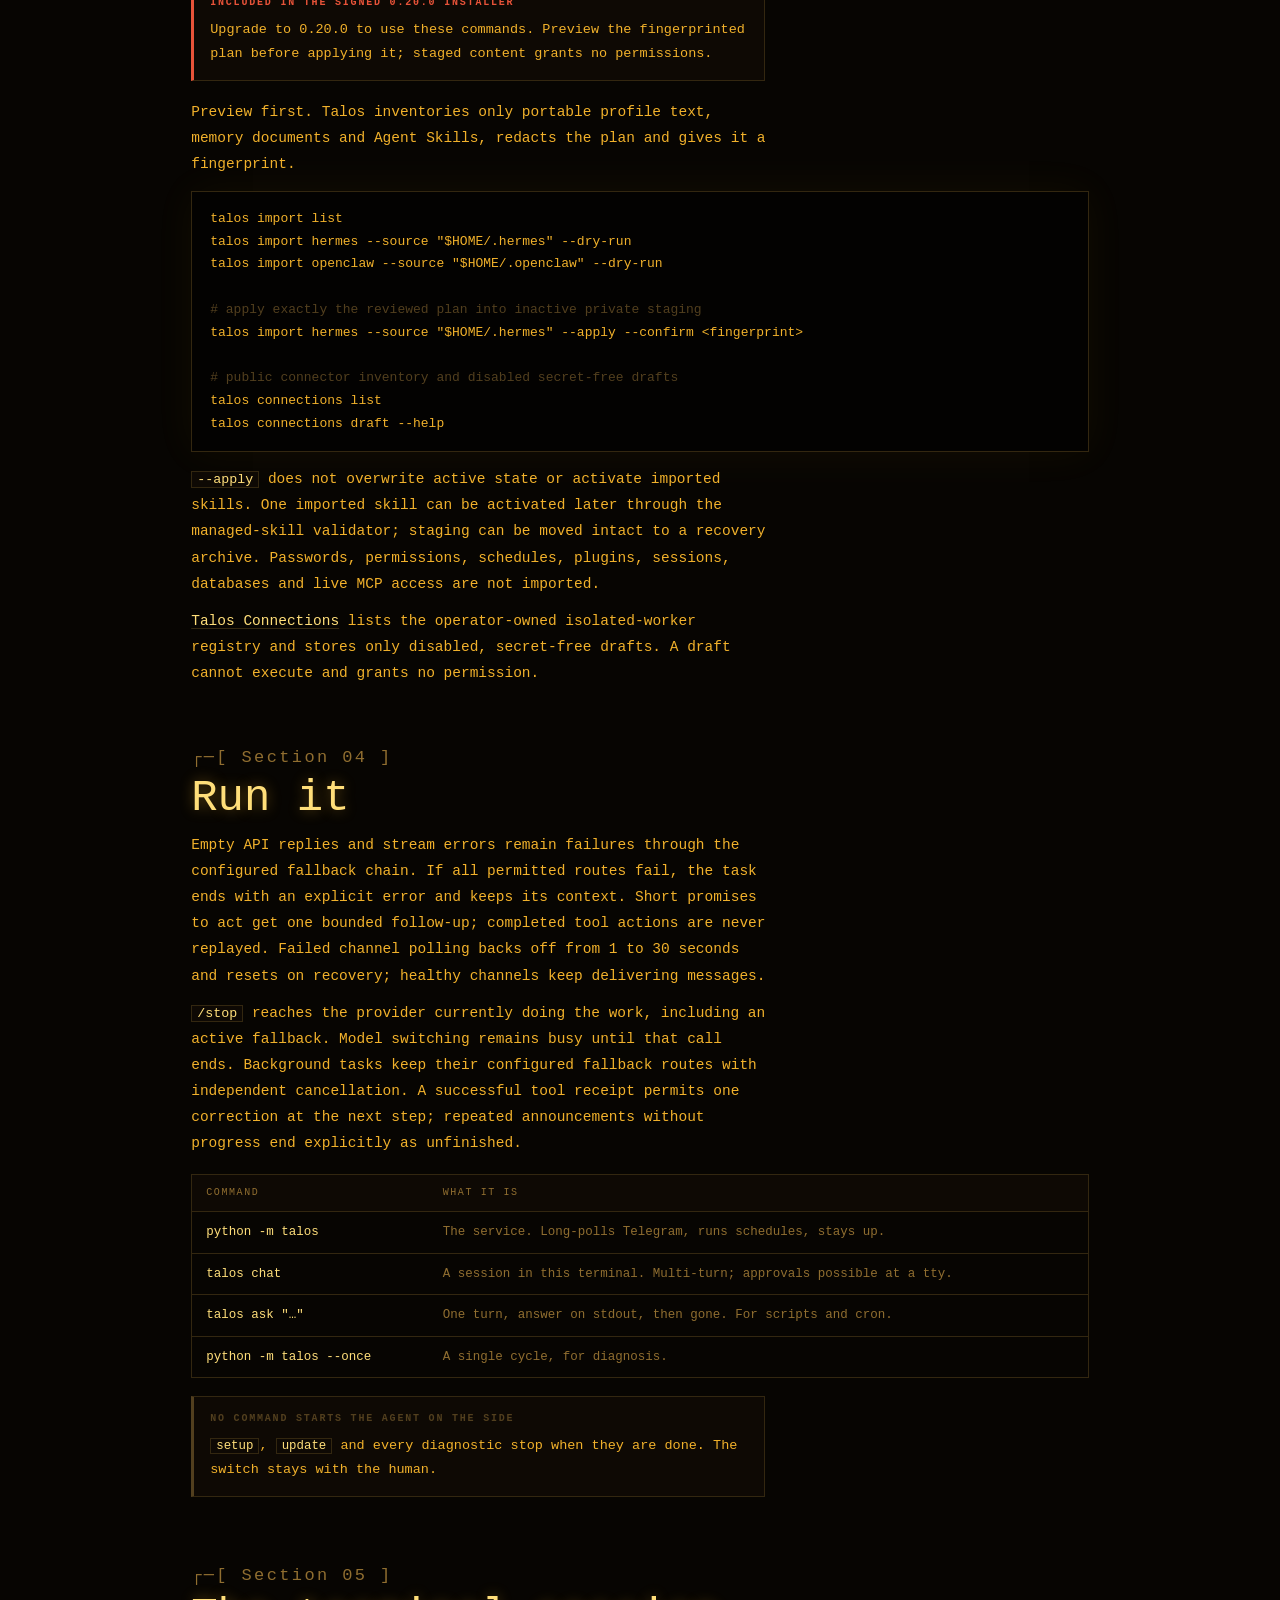
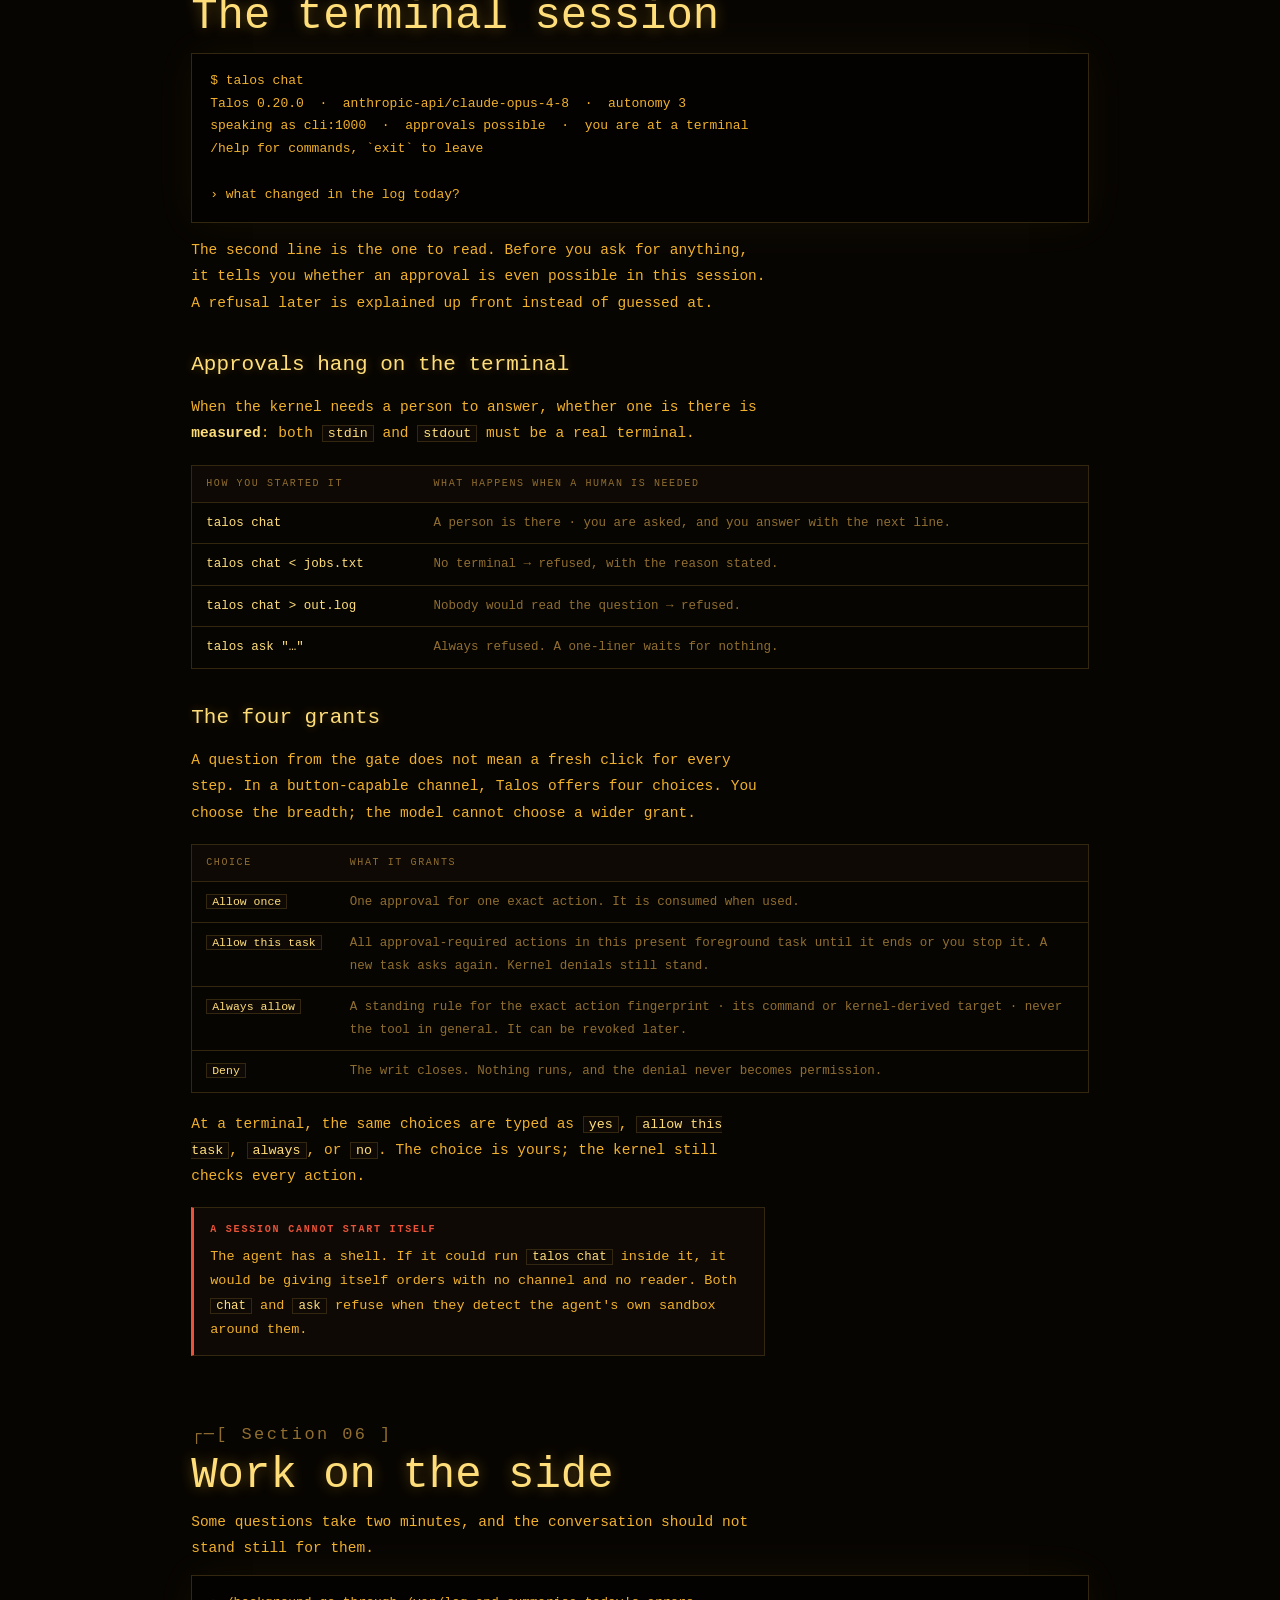
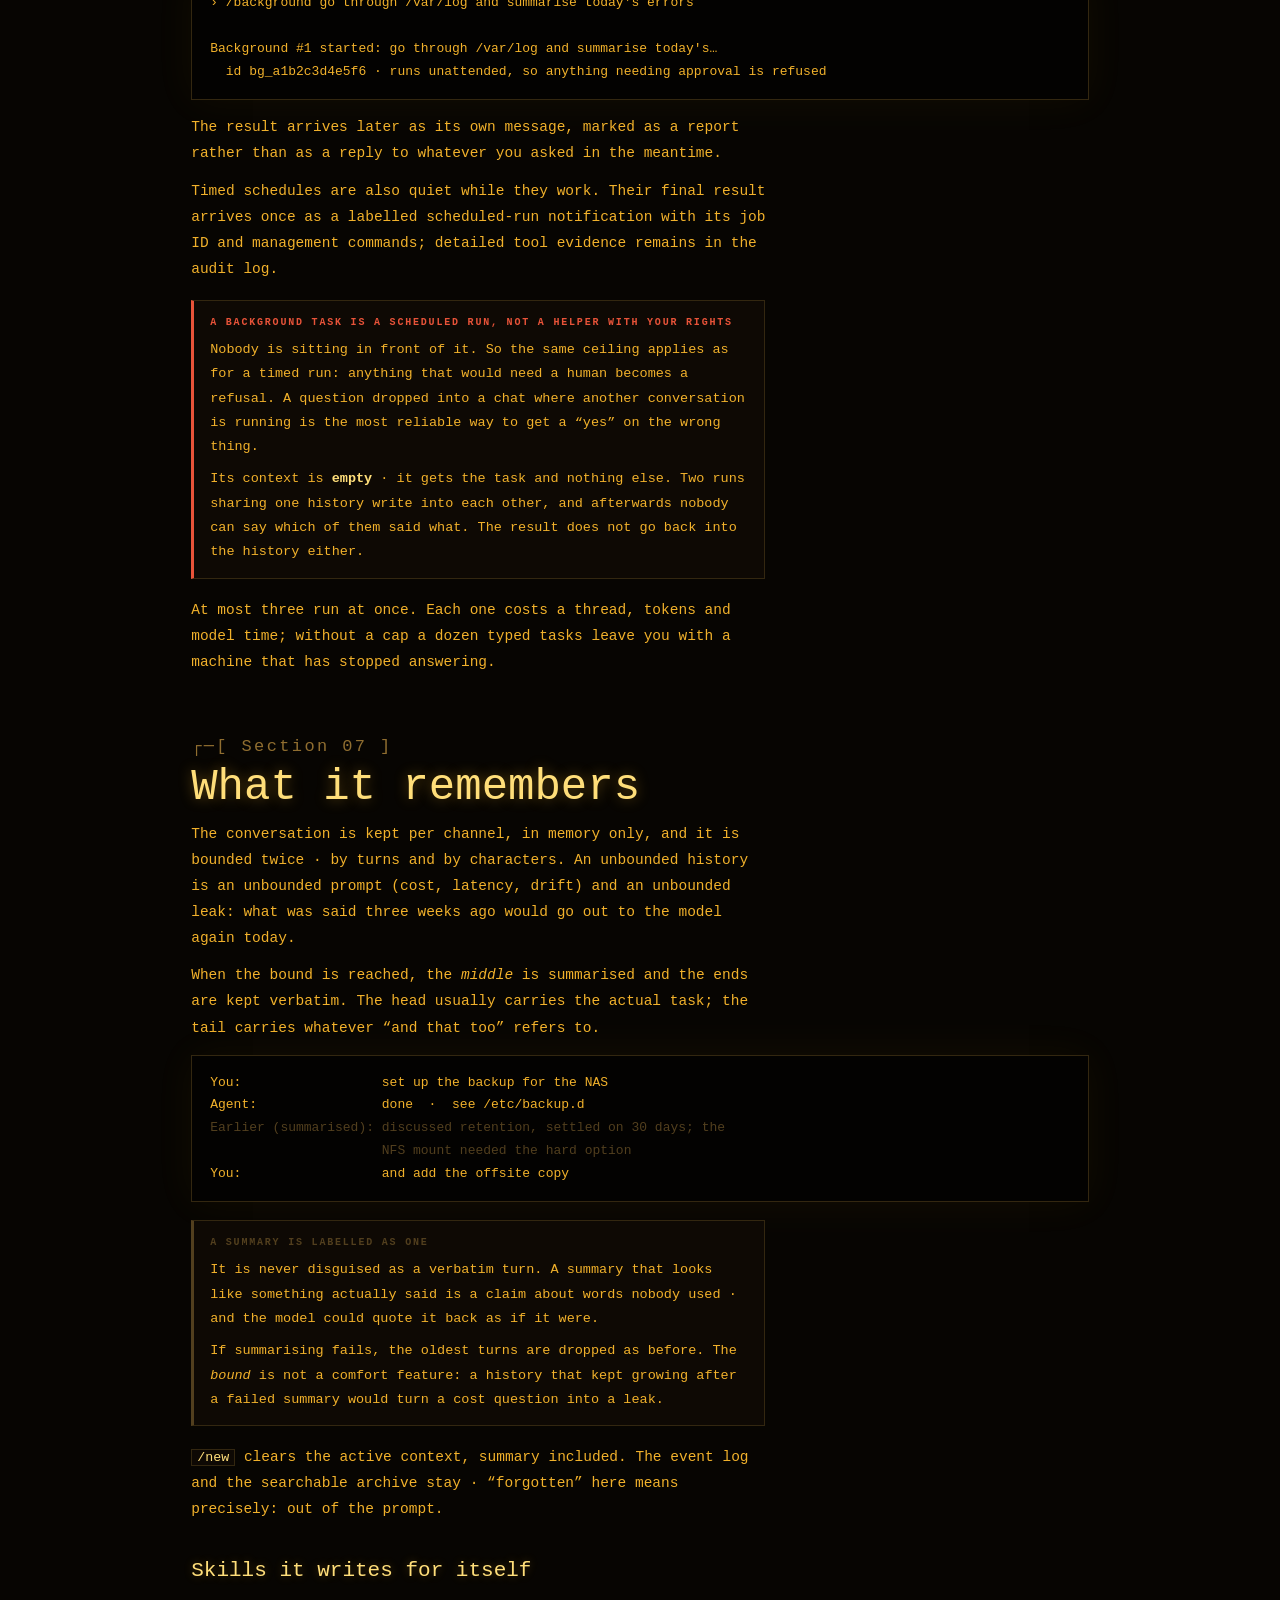
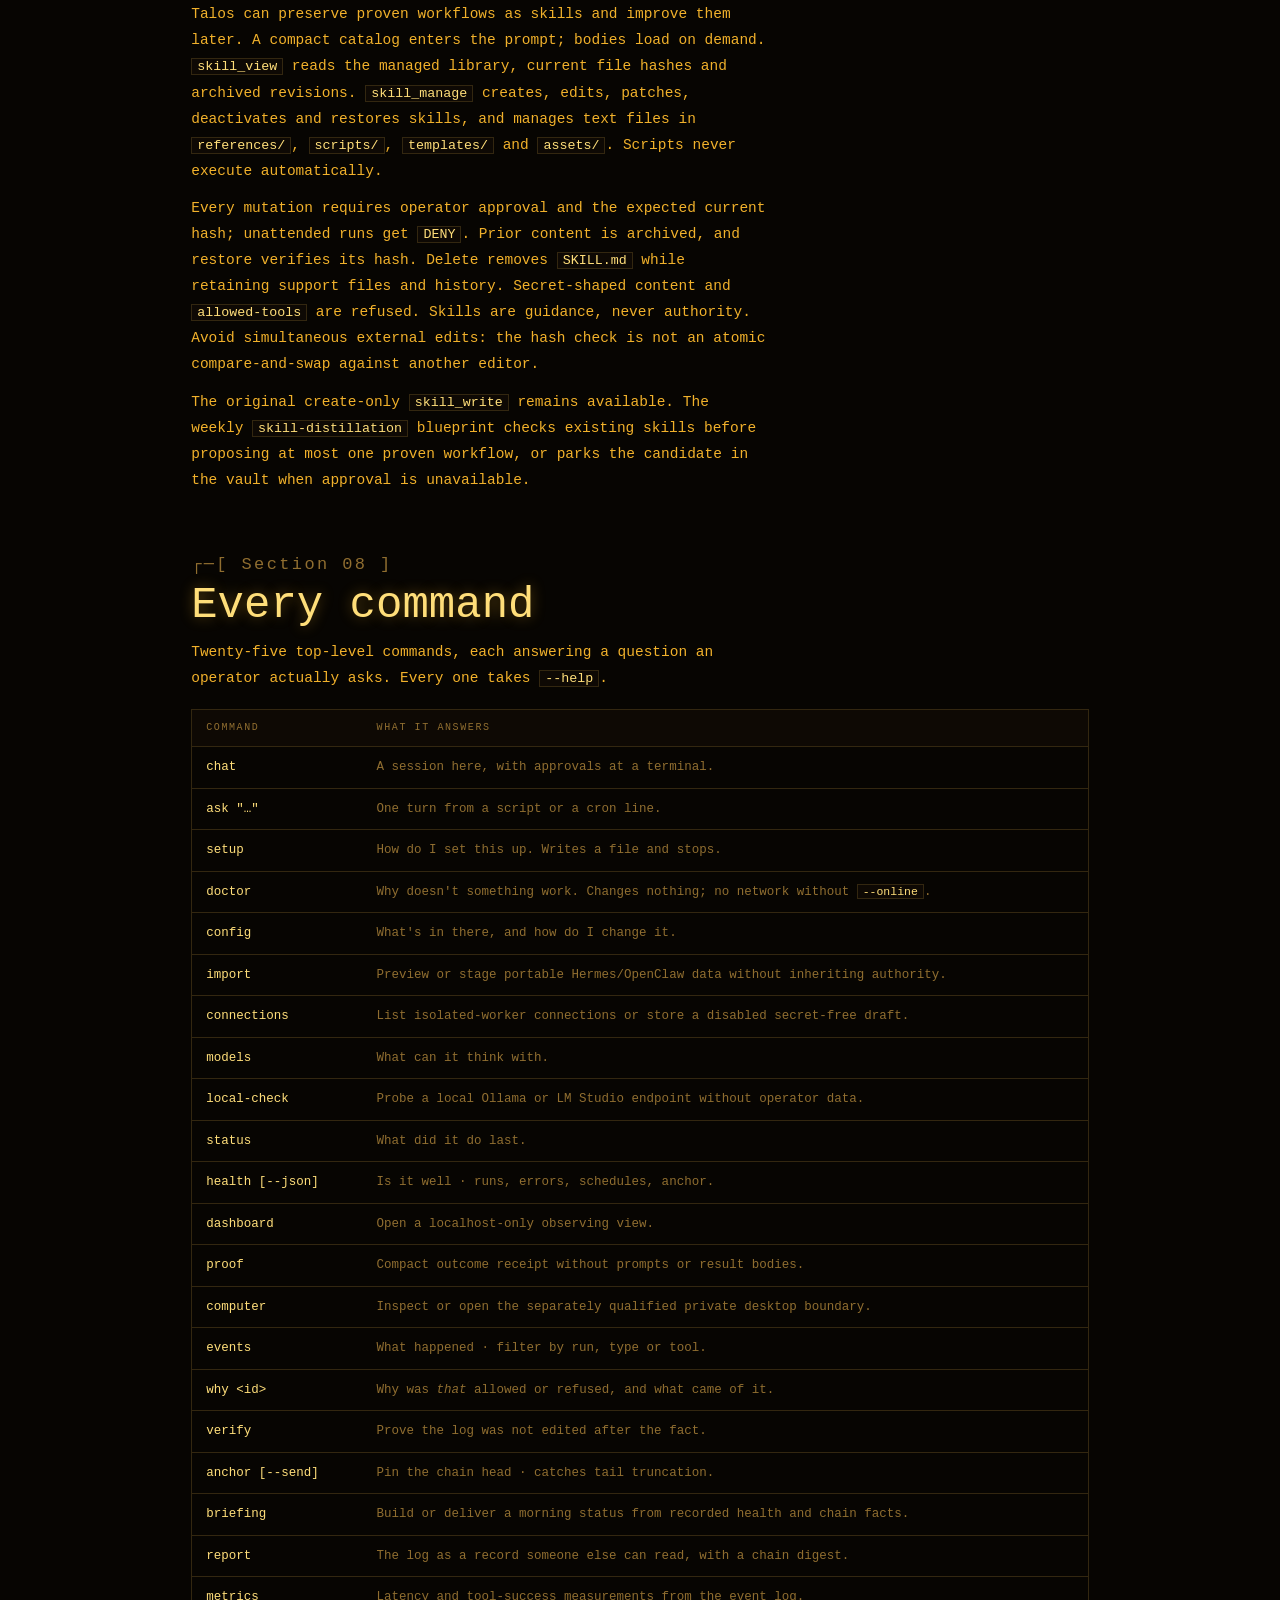
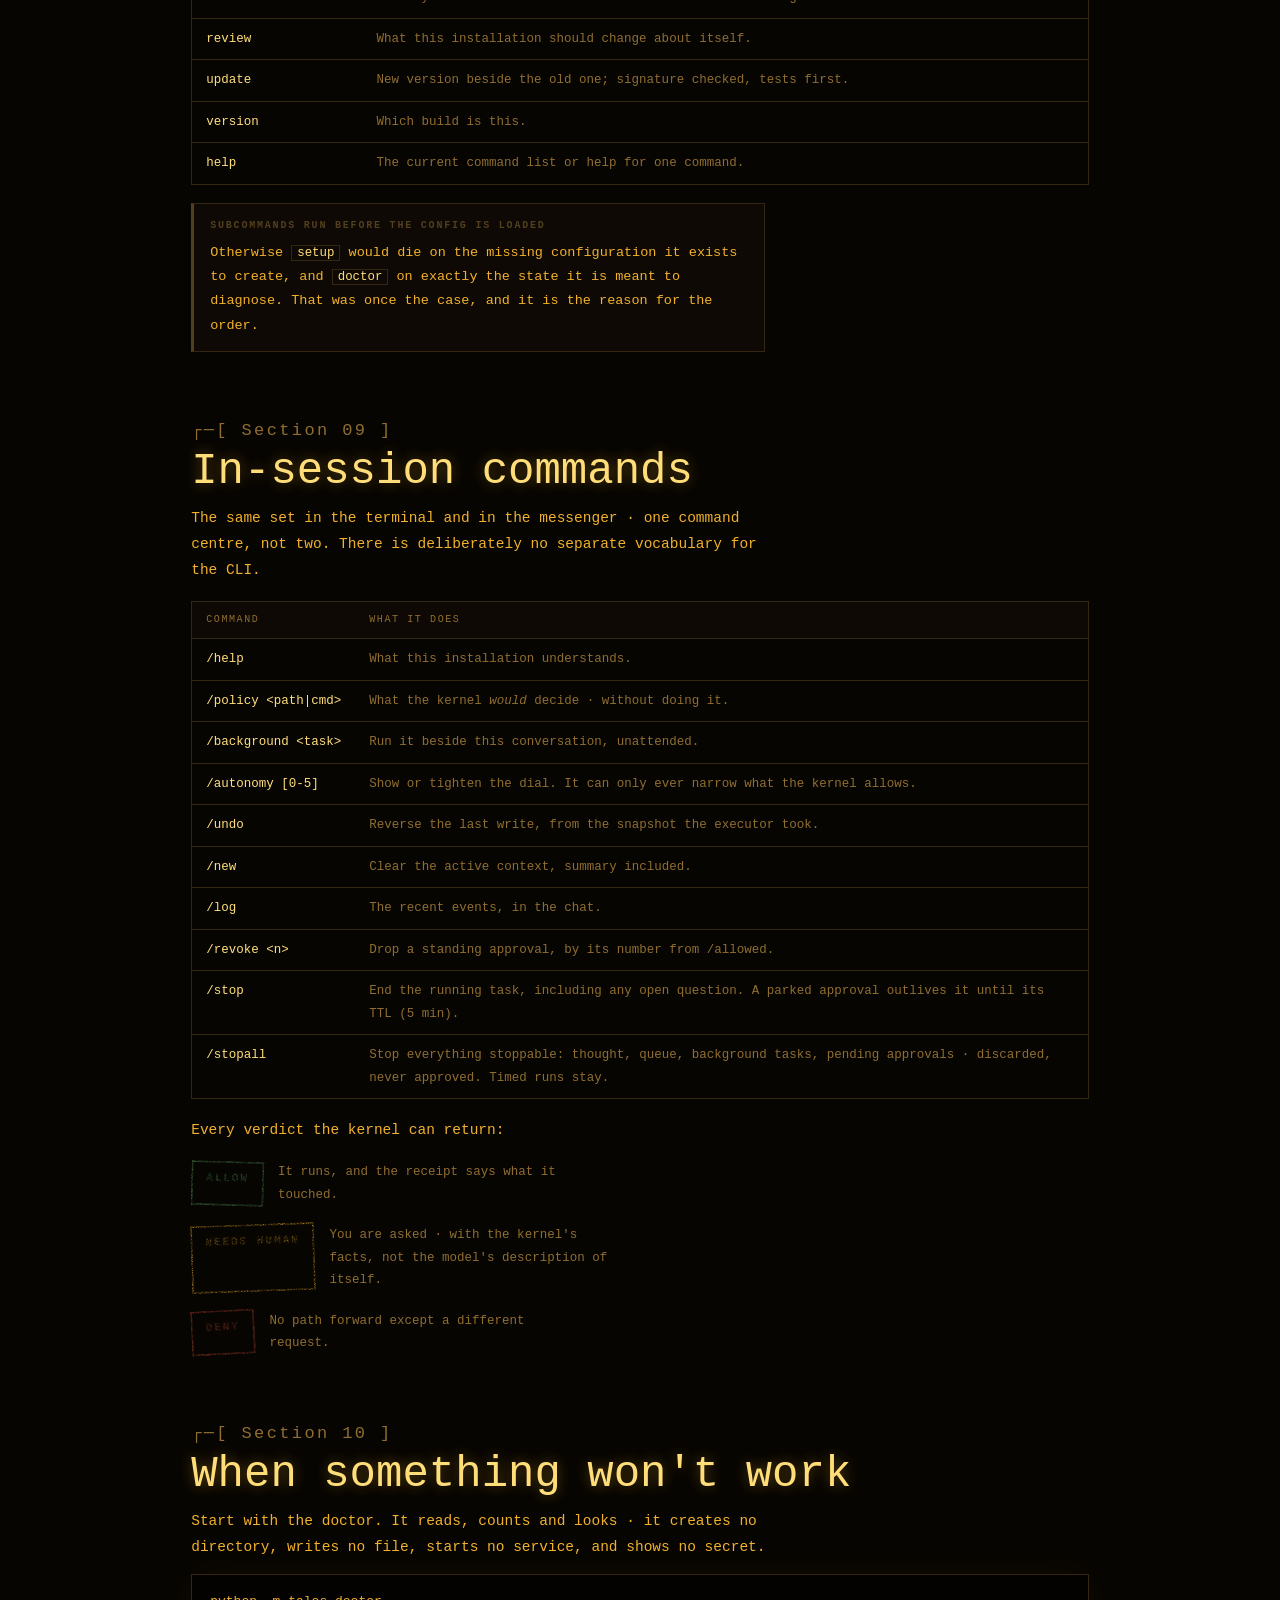
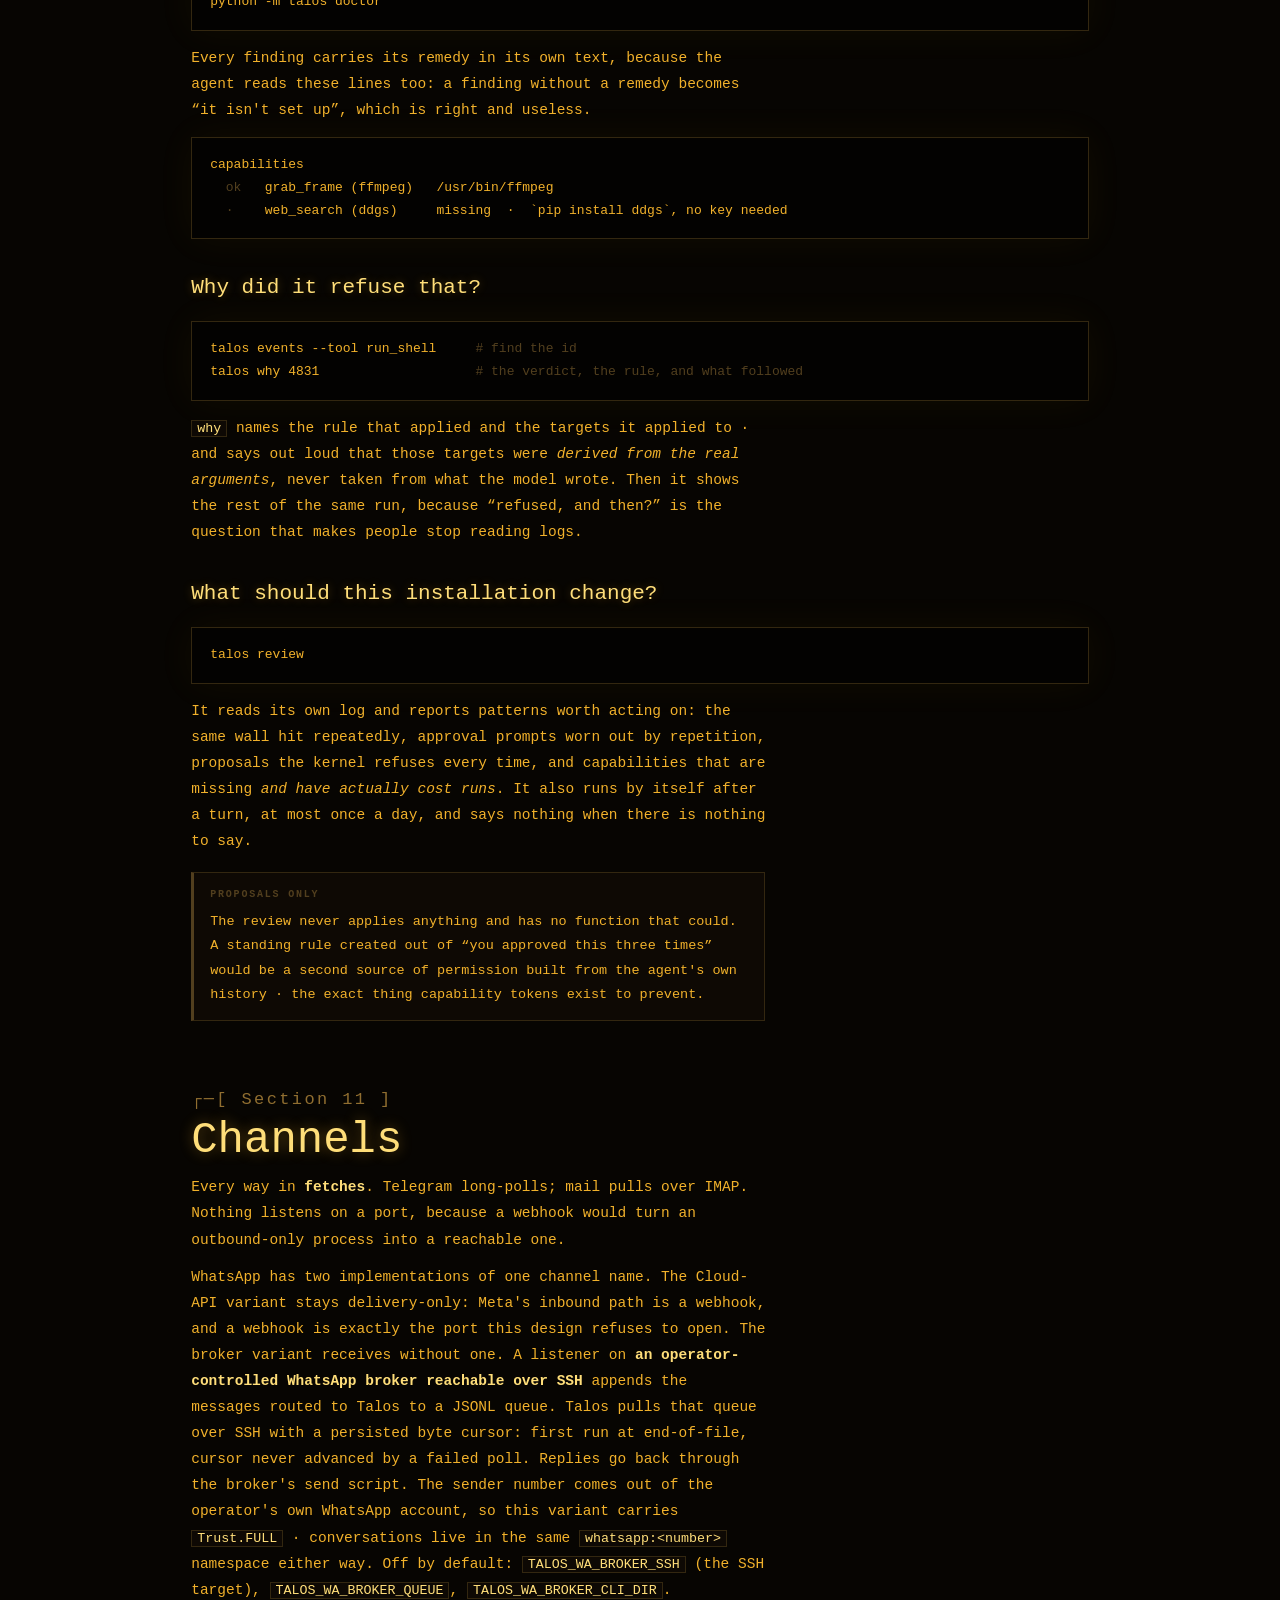
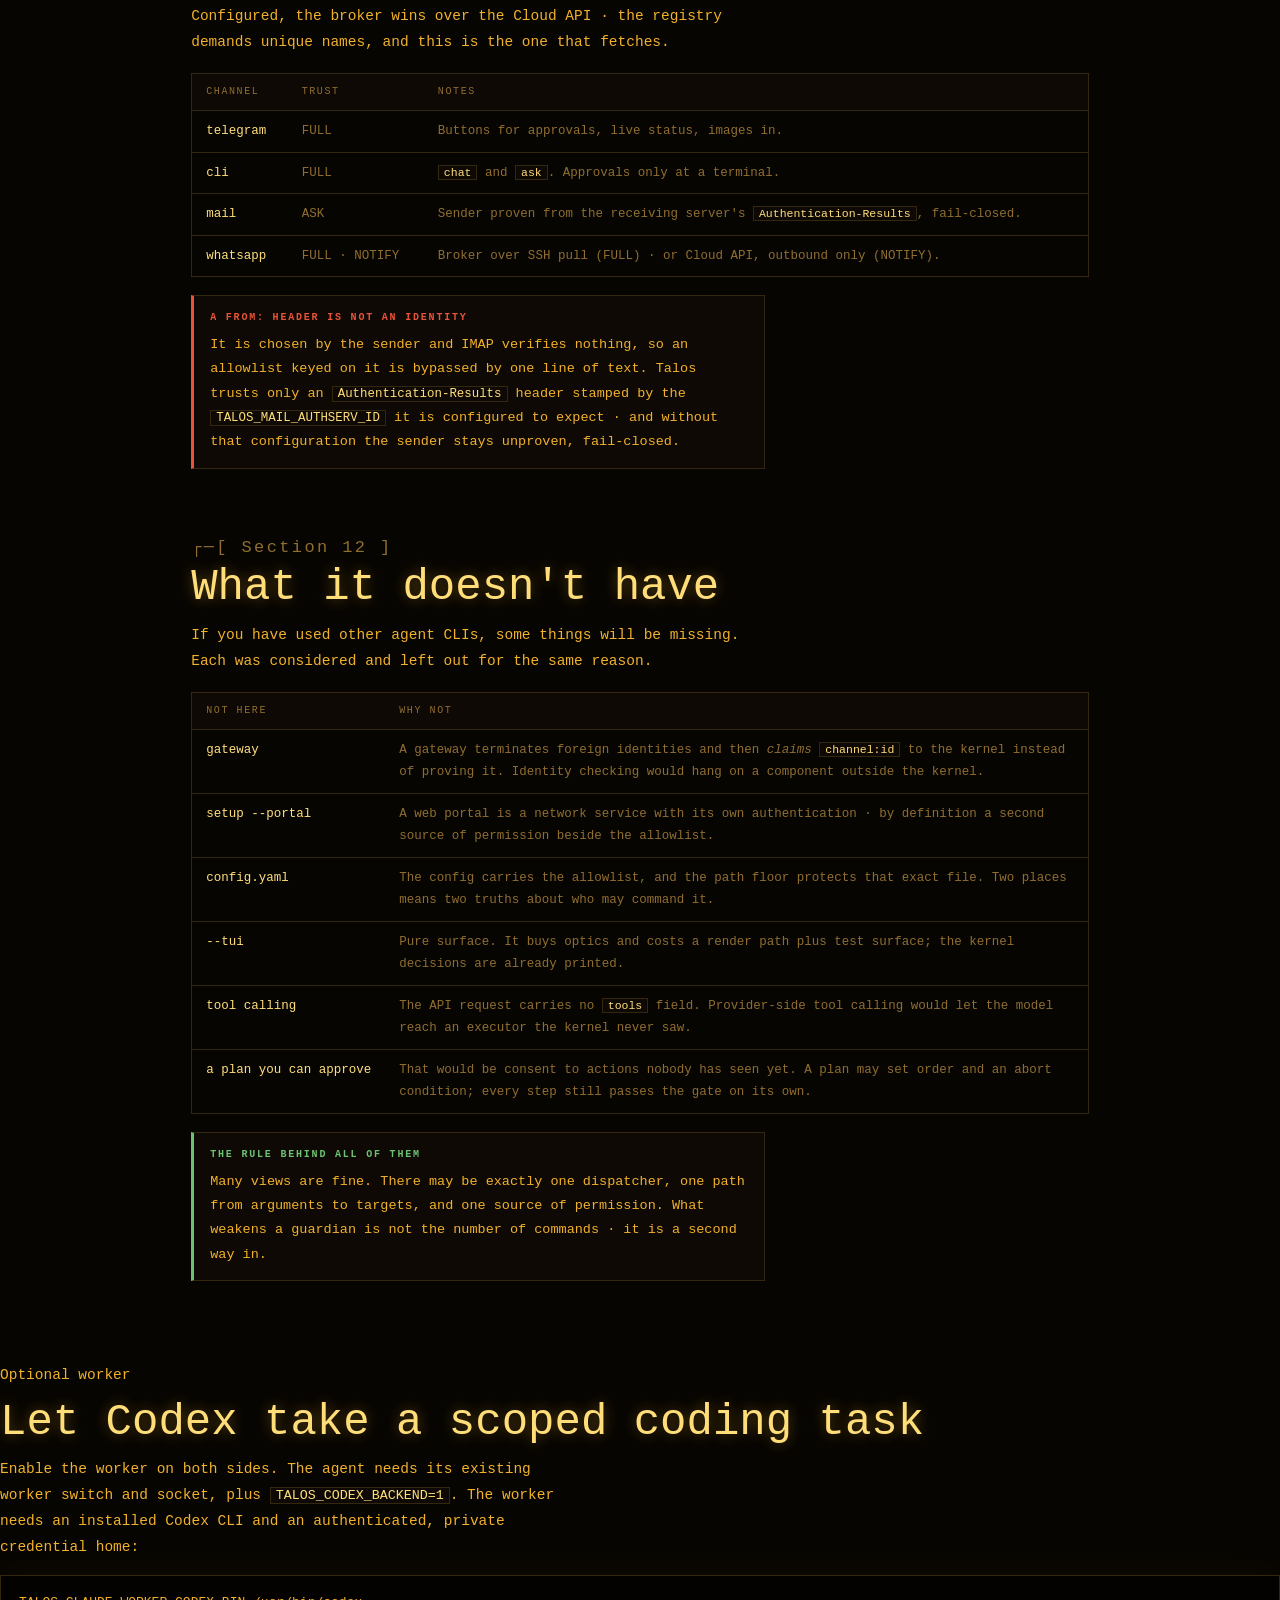
==== commit 3f9c8ca3: "release: promote qualified RC.3 runtime to stable 0.20.0" ====
--- a/site/docs/index.html
+++ b/site/docs/index.html
@@ -244,7 +244,7 @@
     <p class="lede">That one decision shapes the rest of this manual. It is why the
     command list is short, and why a few obvious conveniences are missing on purpose.</p>
     <div class="spec-row">
-      <div class="spec"><b>3499</b>automated tests</div>
+      <div class="spec"><b>3492</b>automated tests</div>
       <div class="spec"><b>277/277</b>adversarial</div>
       <div class="spec"><b>996</b>gate lines</div>
       <div class="spec"><b>37</b>gated tools</div>
@@ -378,10 +378,10 @@
   </section>
 
   <section id="migration" class="rv">
-    <h2><span class="n">RC.3</span>Move from Hermes or OpenClaw</h2>
+    <h2><span class="n">0.20.0</span>Move from Hermes or OpenClaw</h2>
     <div class="note warn">
-      <b>Included in the signed 0.20.0-rc.3 installer</b>
-      <p>Upgrade to RC.3 to use these commands. Preview the fingerprinted plan before
+      <b>Included in the signed 0.20.0 installer</b>
+      <p>Upgrade to 0.20.0 to use these commands. Preview the fingerprinted plan before
       applying it; staged content grants no permissions.</p>
     </div>
     <p>Preview first. Talos inventories only portable profile text, memory documents
@@ -436,7 +436,7 @@
   <section id="session" class="rv">
     <h2><span class="n">Section 05</span>The terminal session</h2>
 <pre>$ talos chat
-Talos 0.20.0-rc.3  ·  anthropic-api/claude-opus-4-8  ·  autonomy 3
+Talos 0.20.0  ·  anthropic-api/claude-opus-4-8  ·  autonomy 3
 speaking as cli:1000  ·  approvals possible  ·  you are at a terminal
 /help for commands, `exit` to leave
 
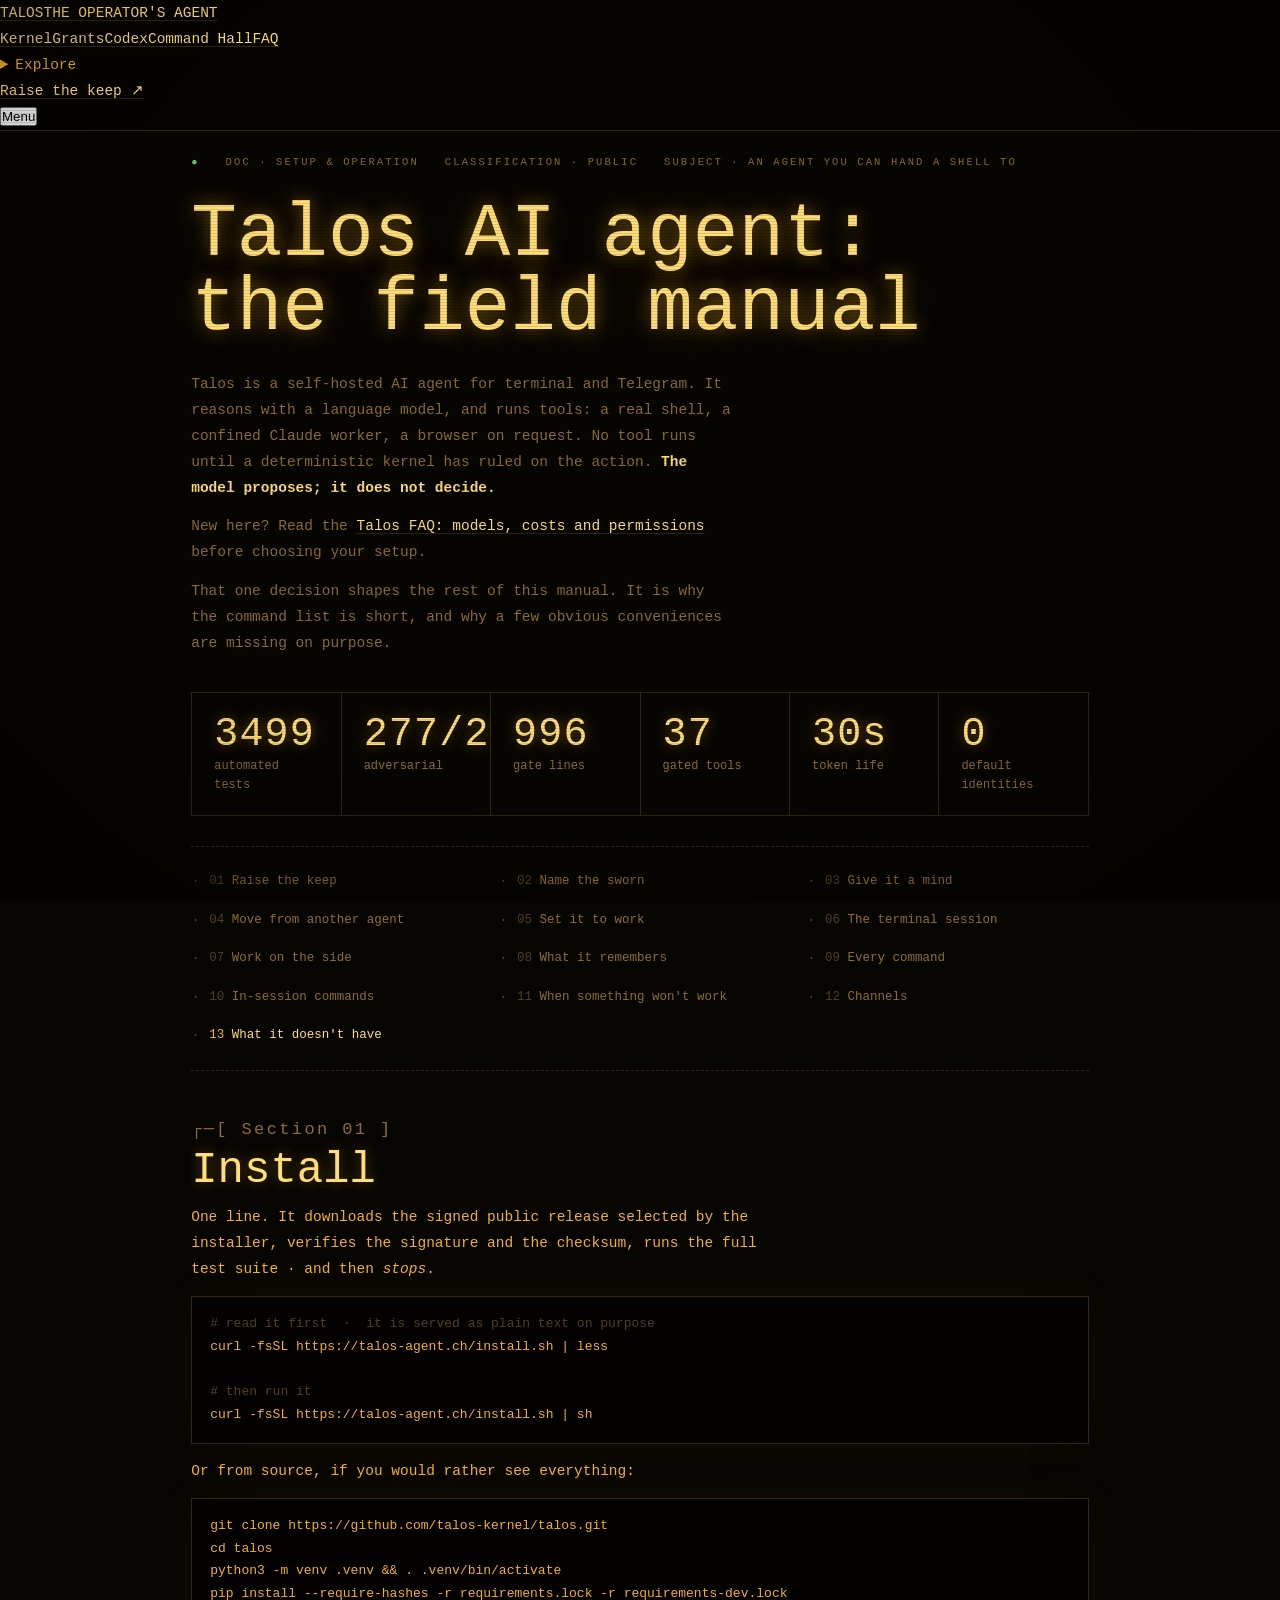
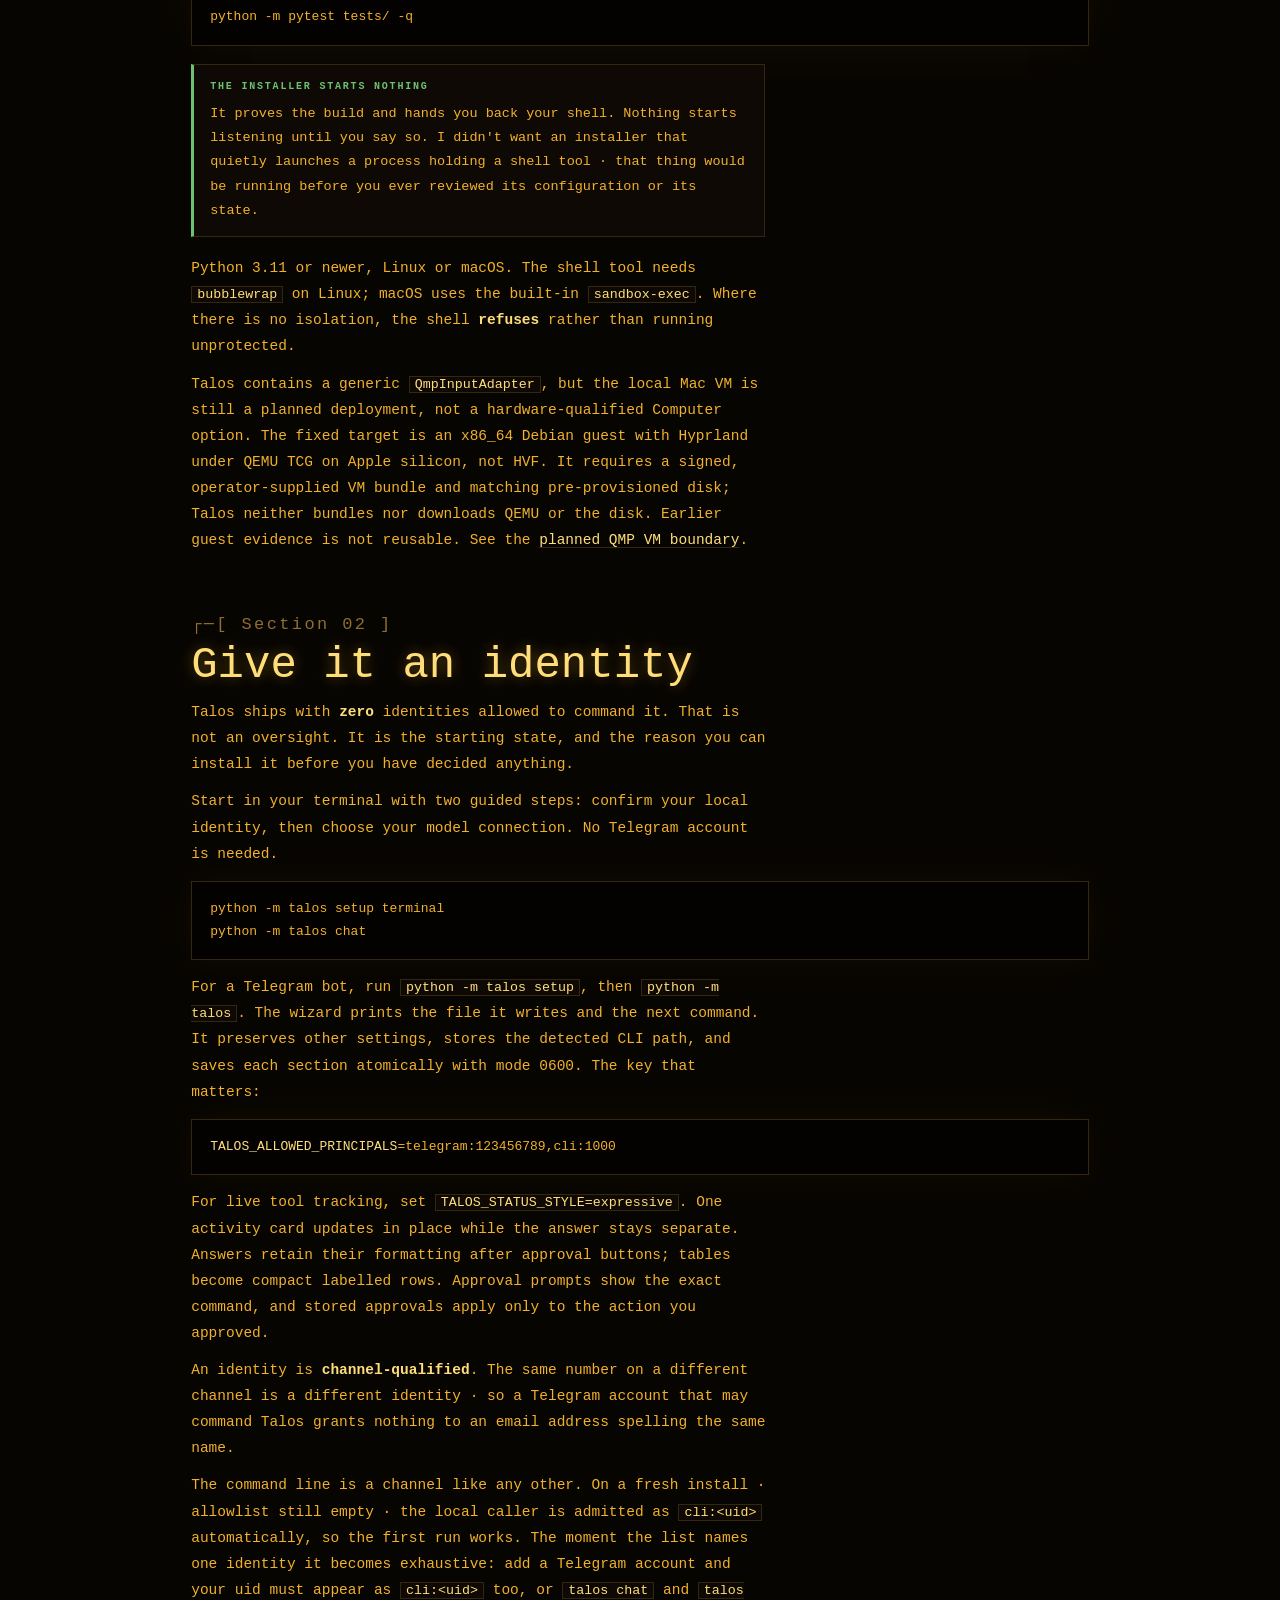
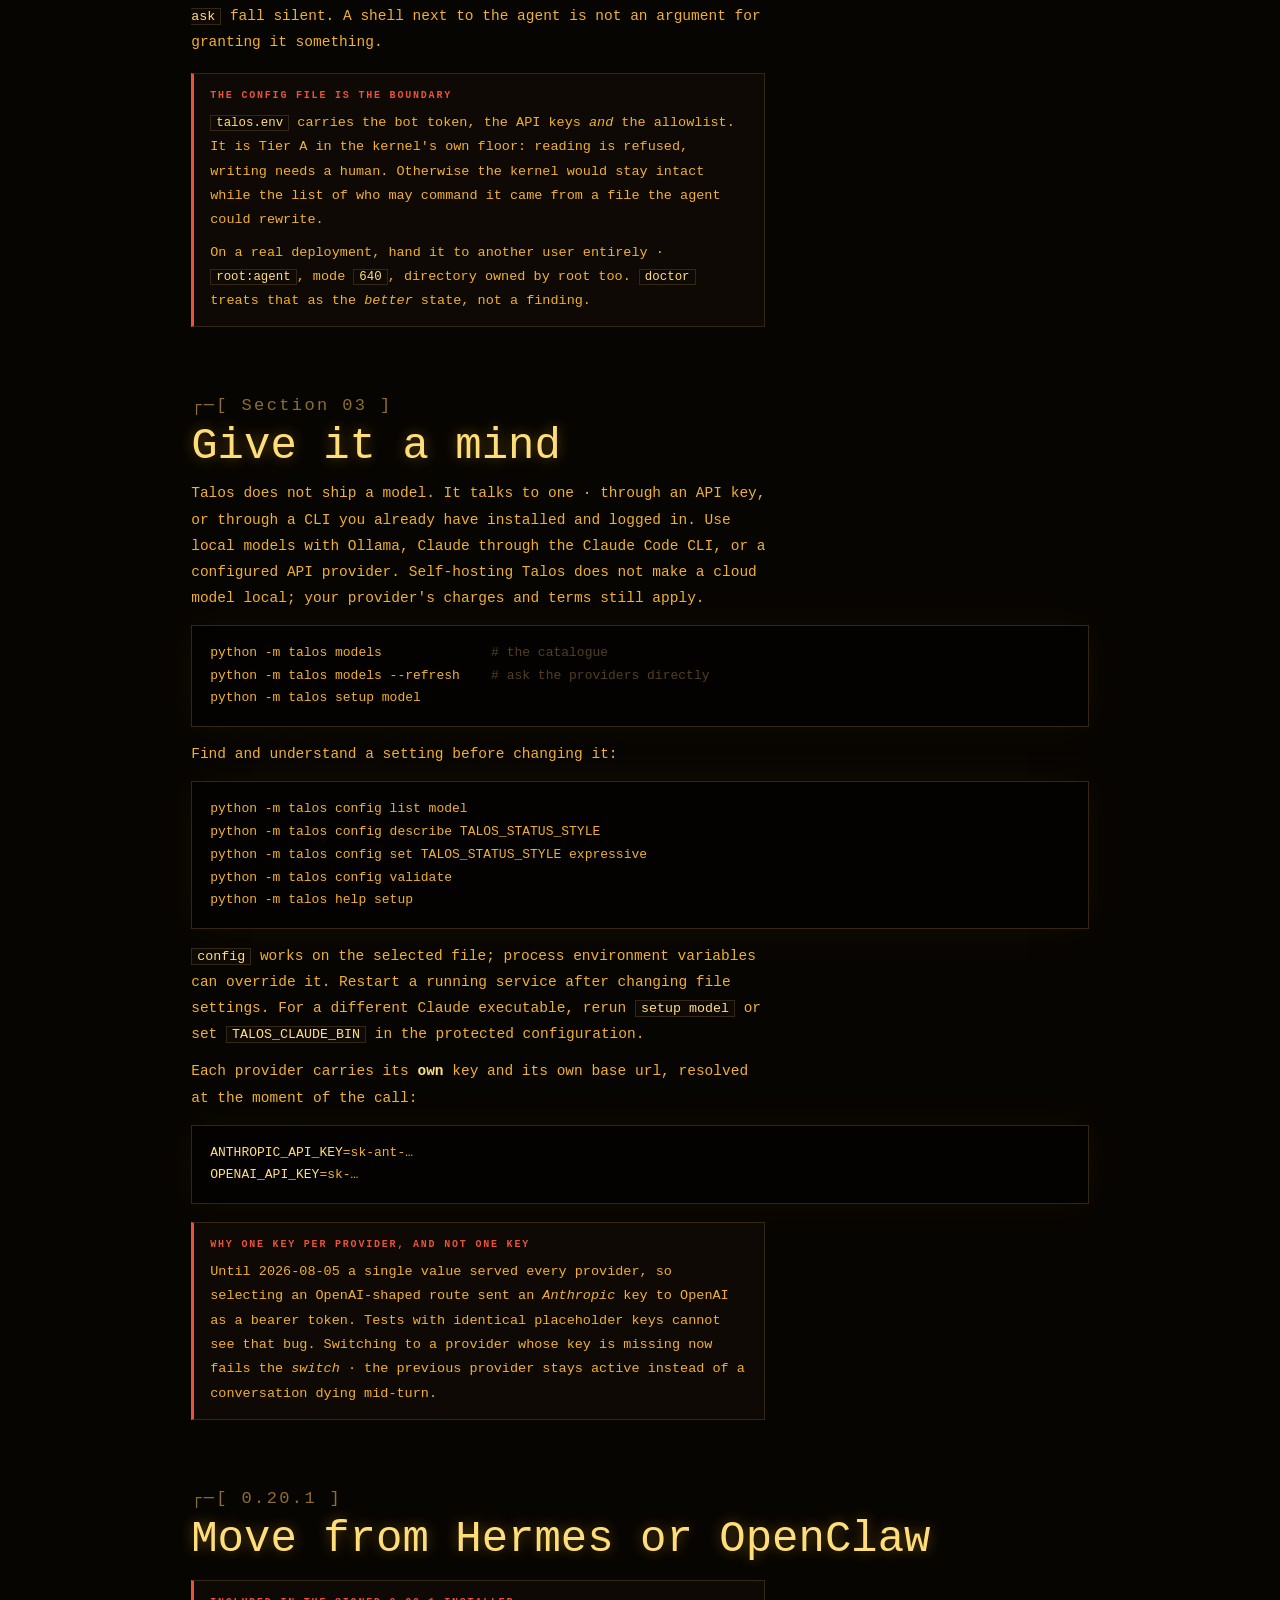
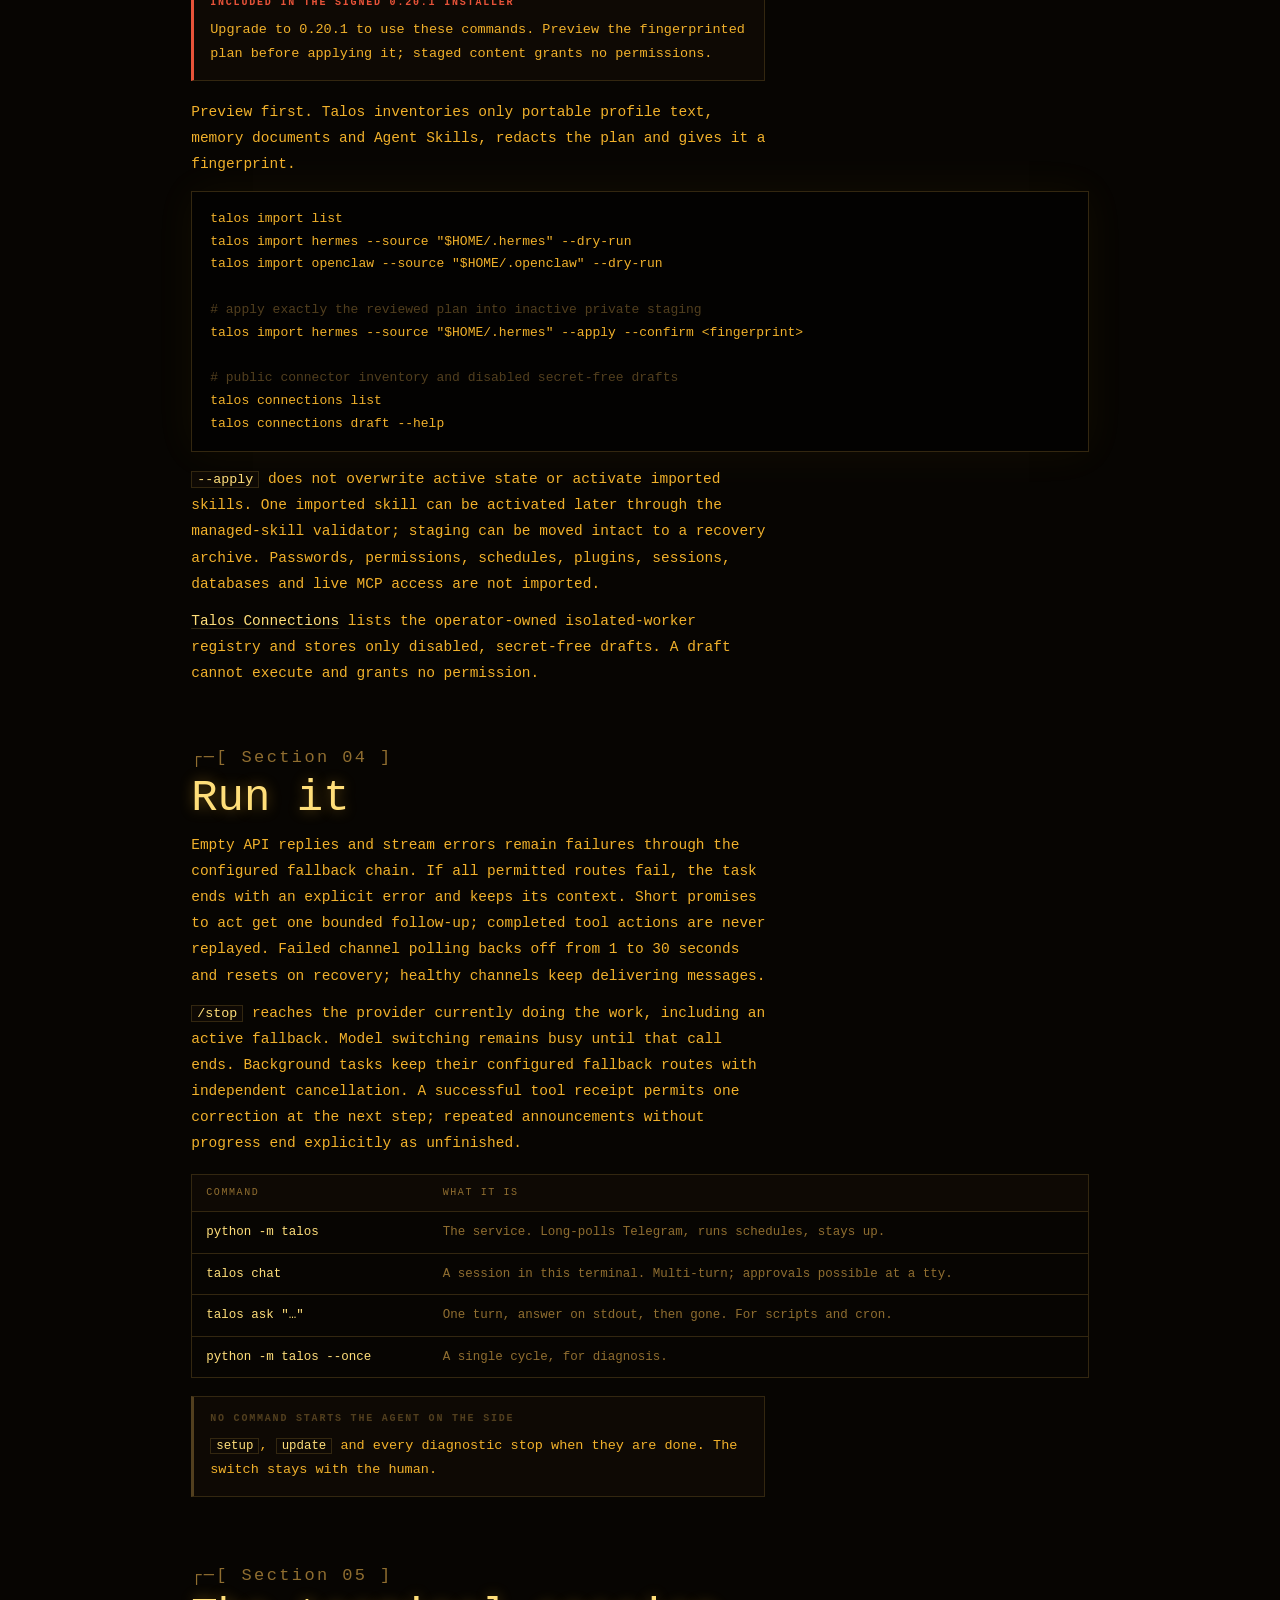
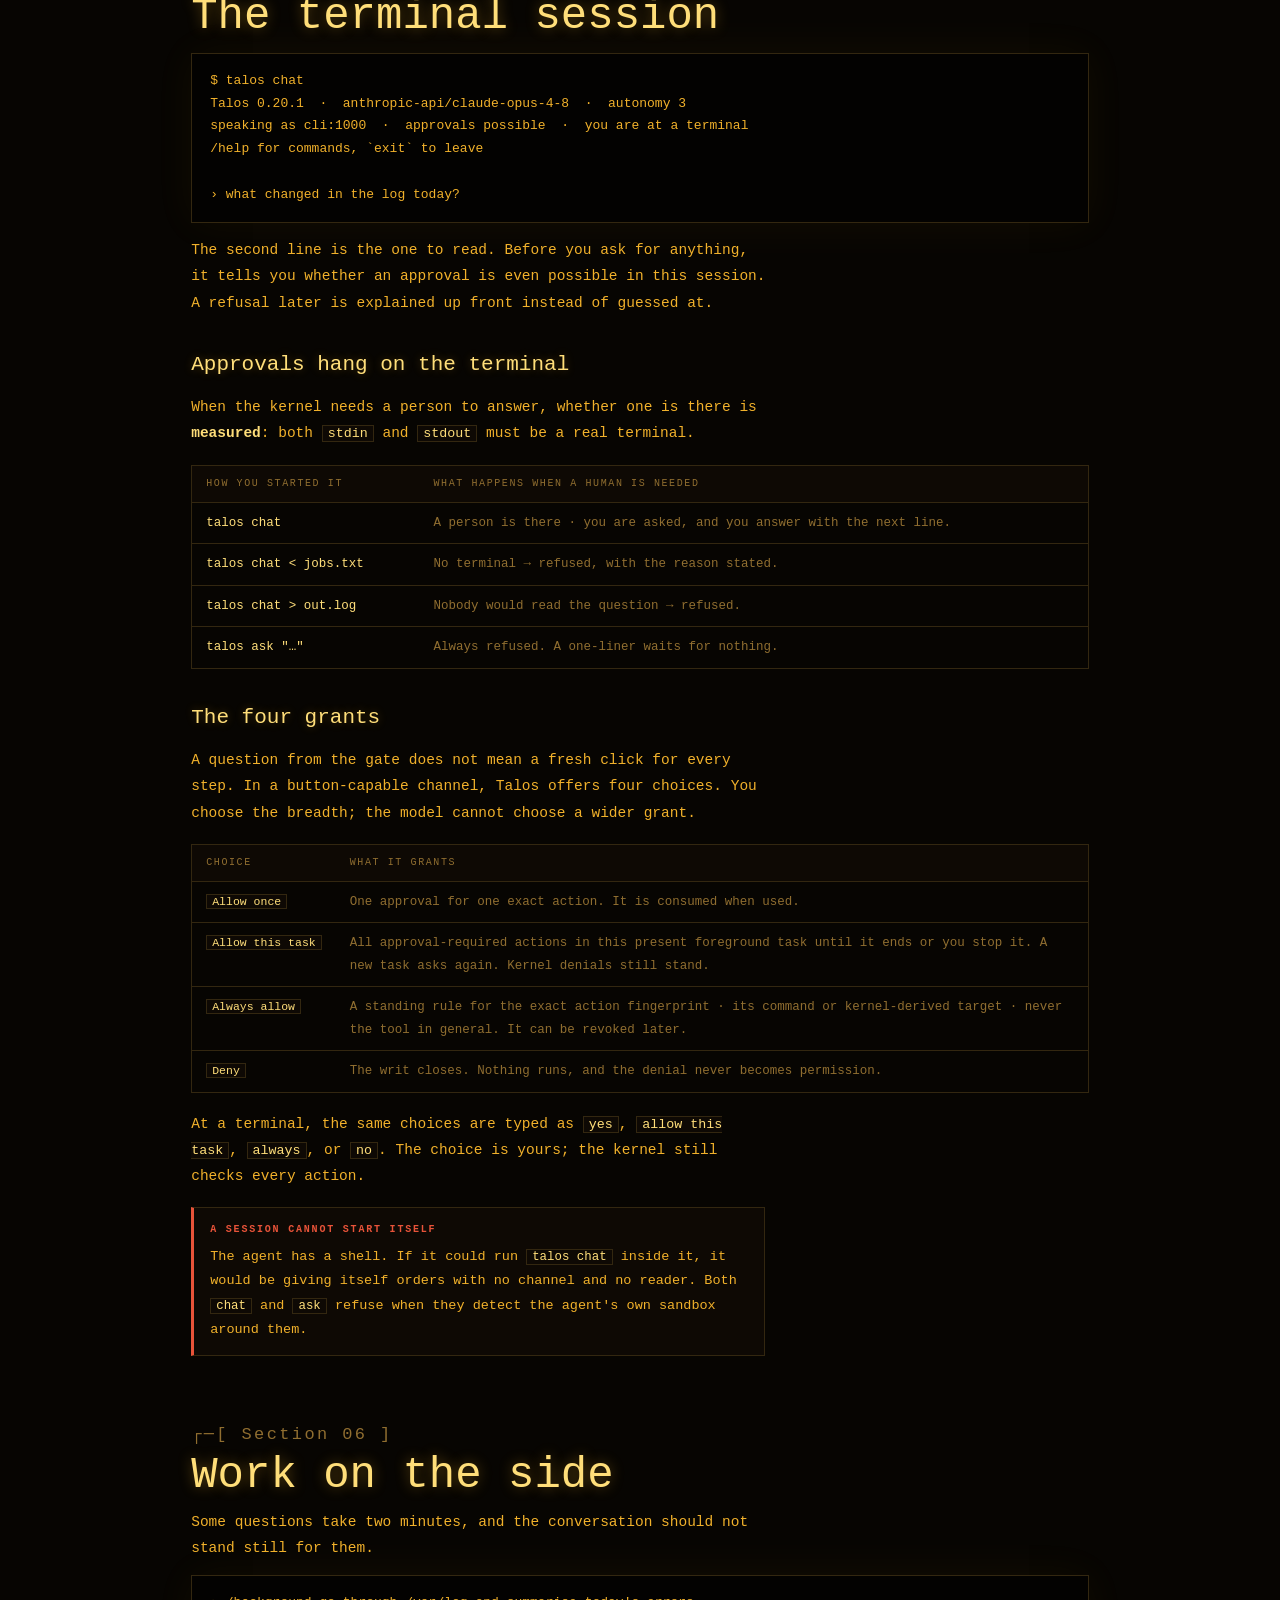
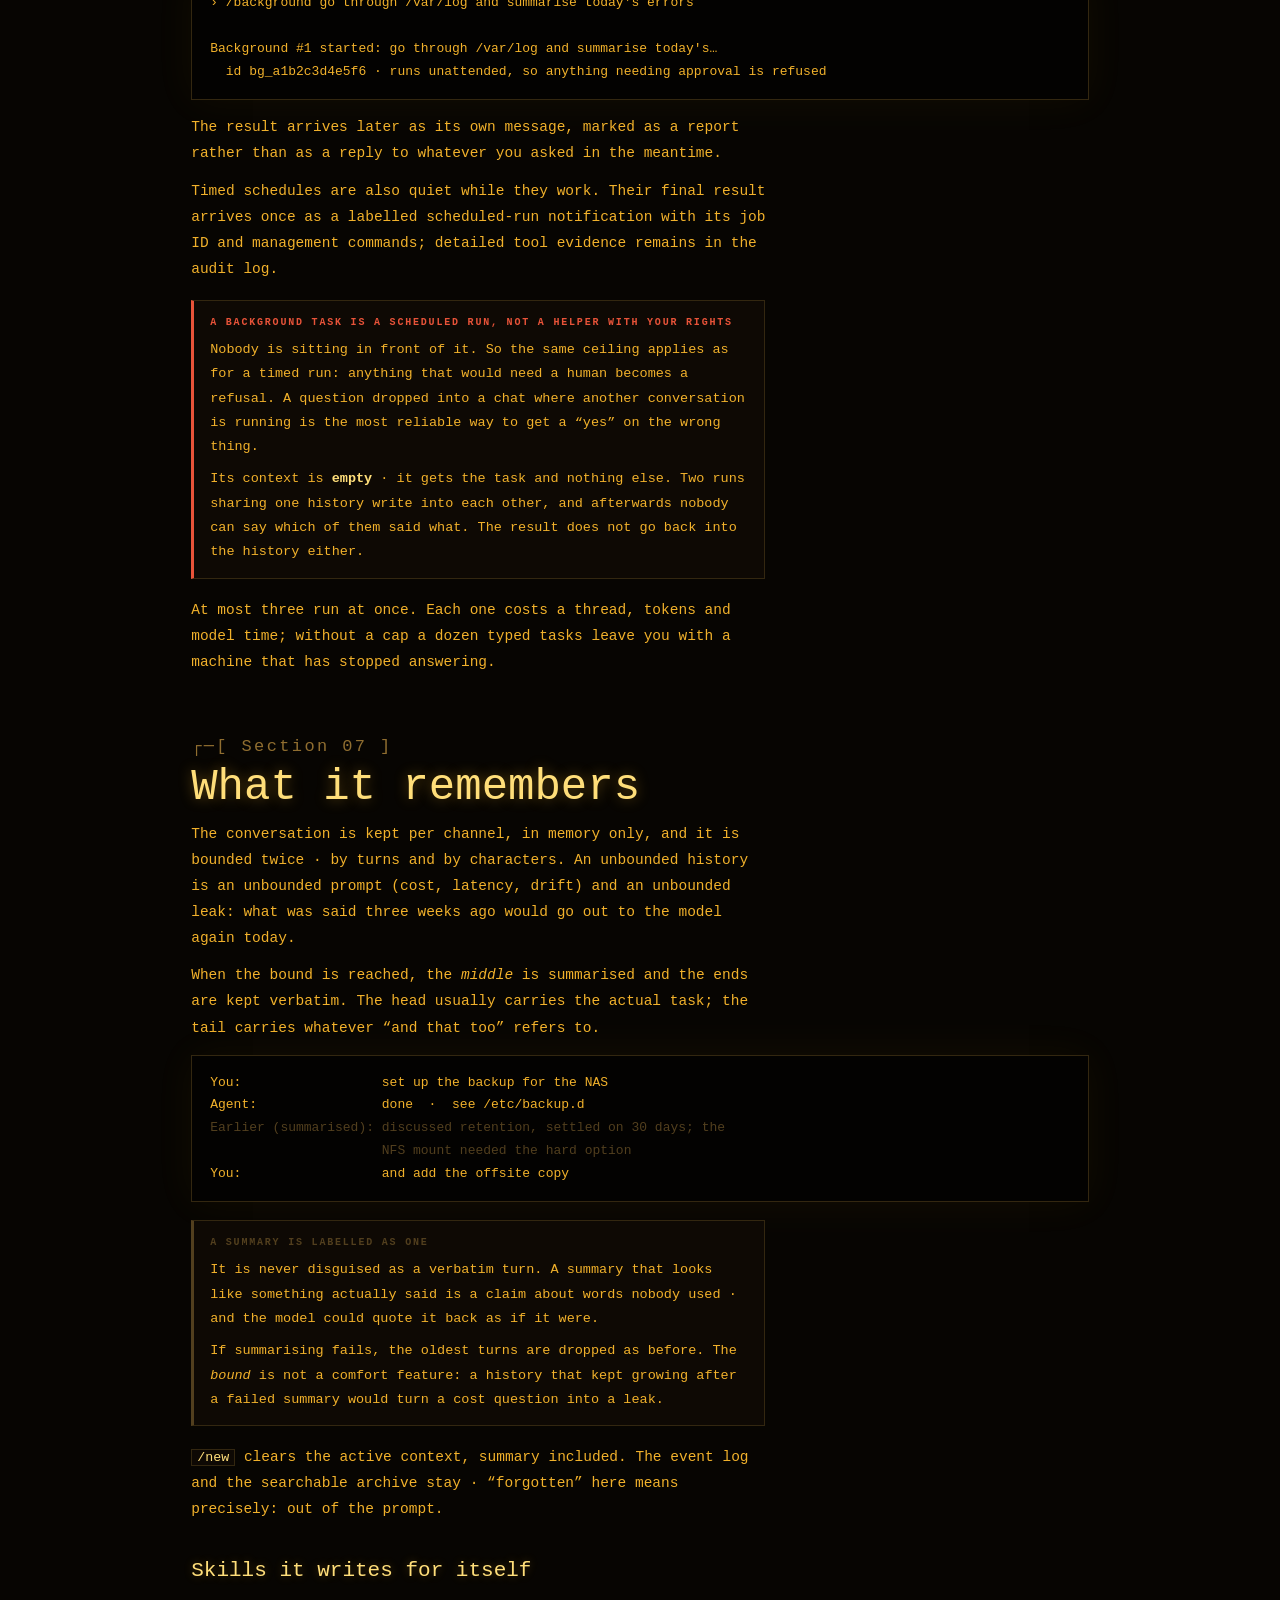
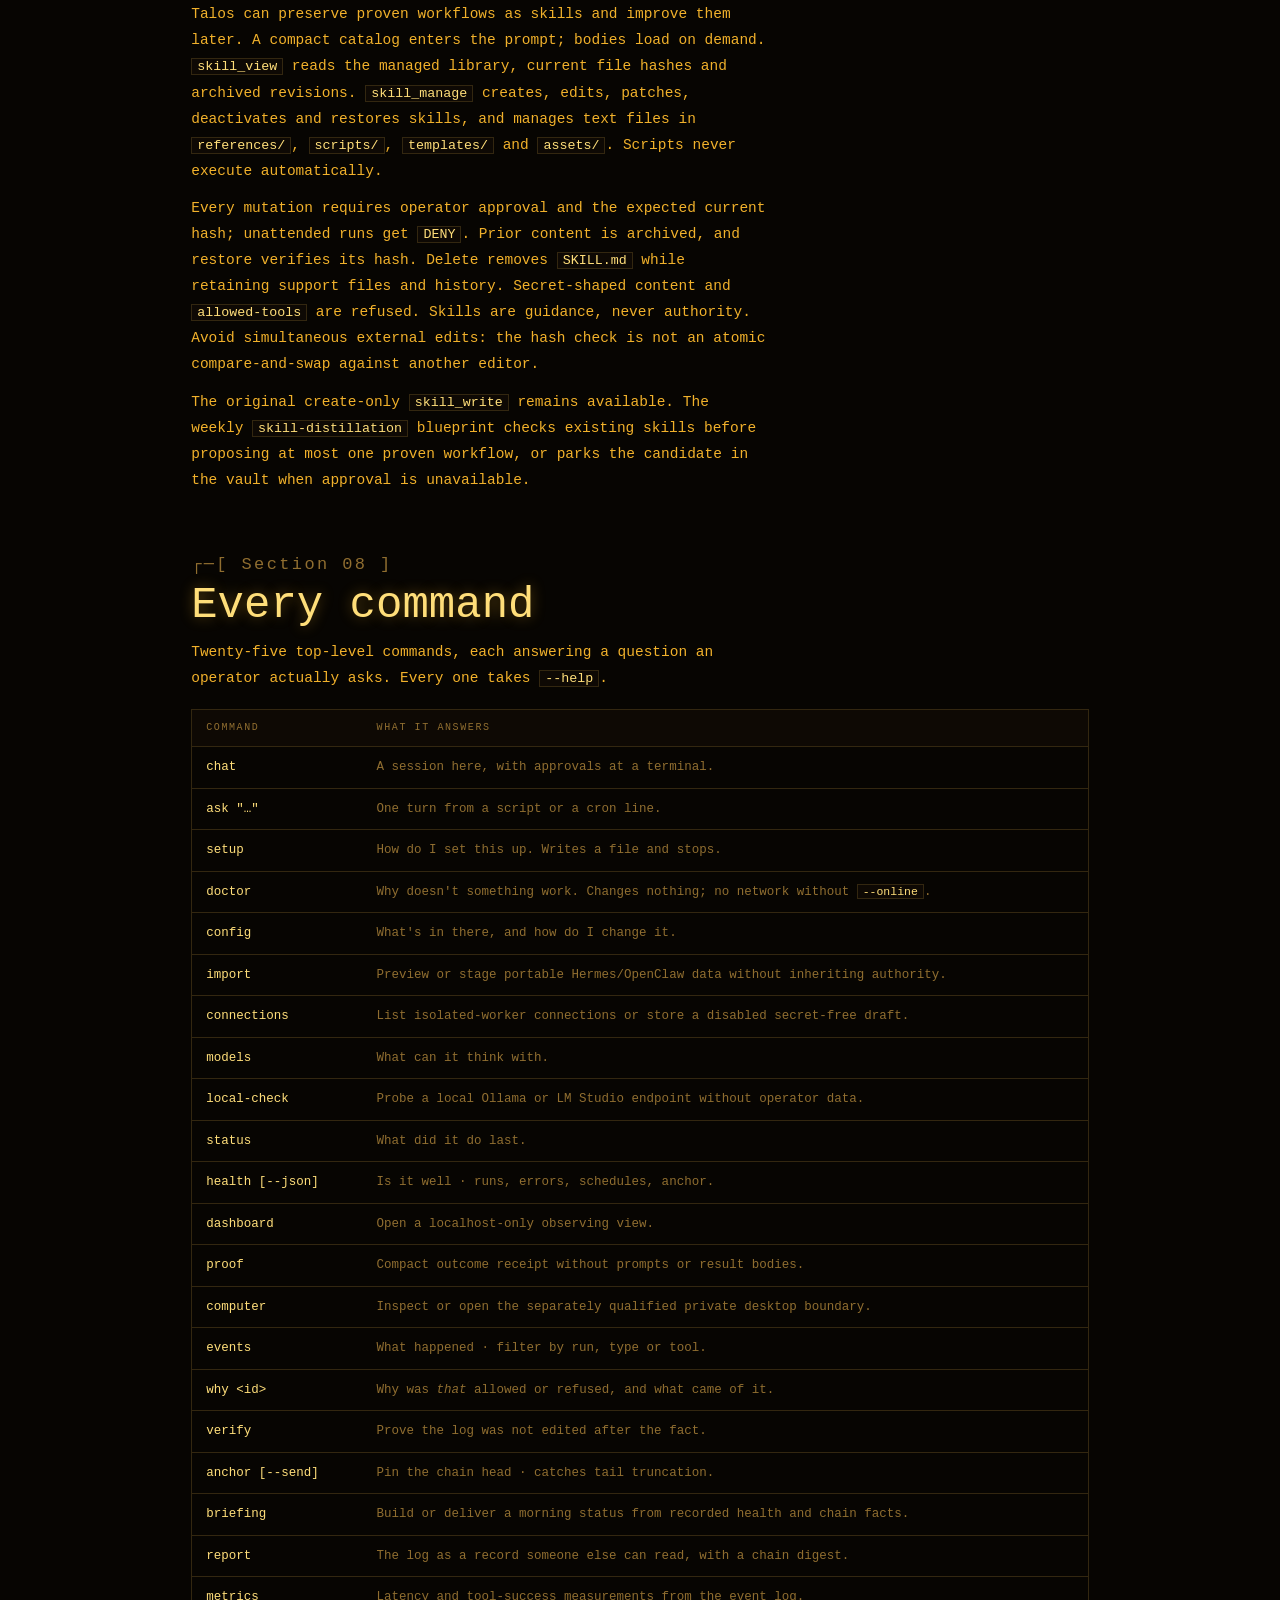
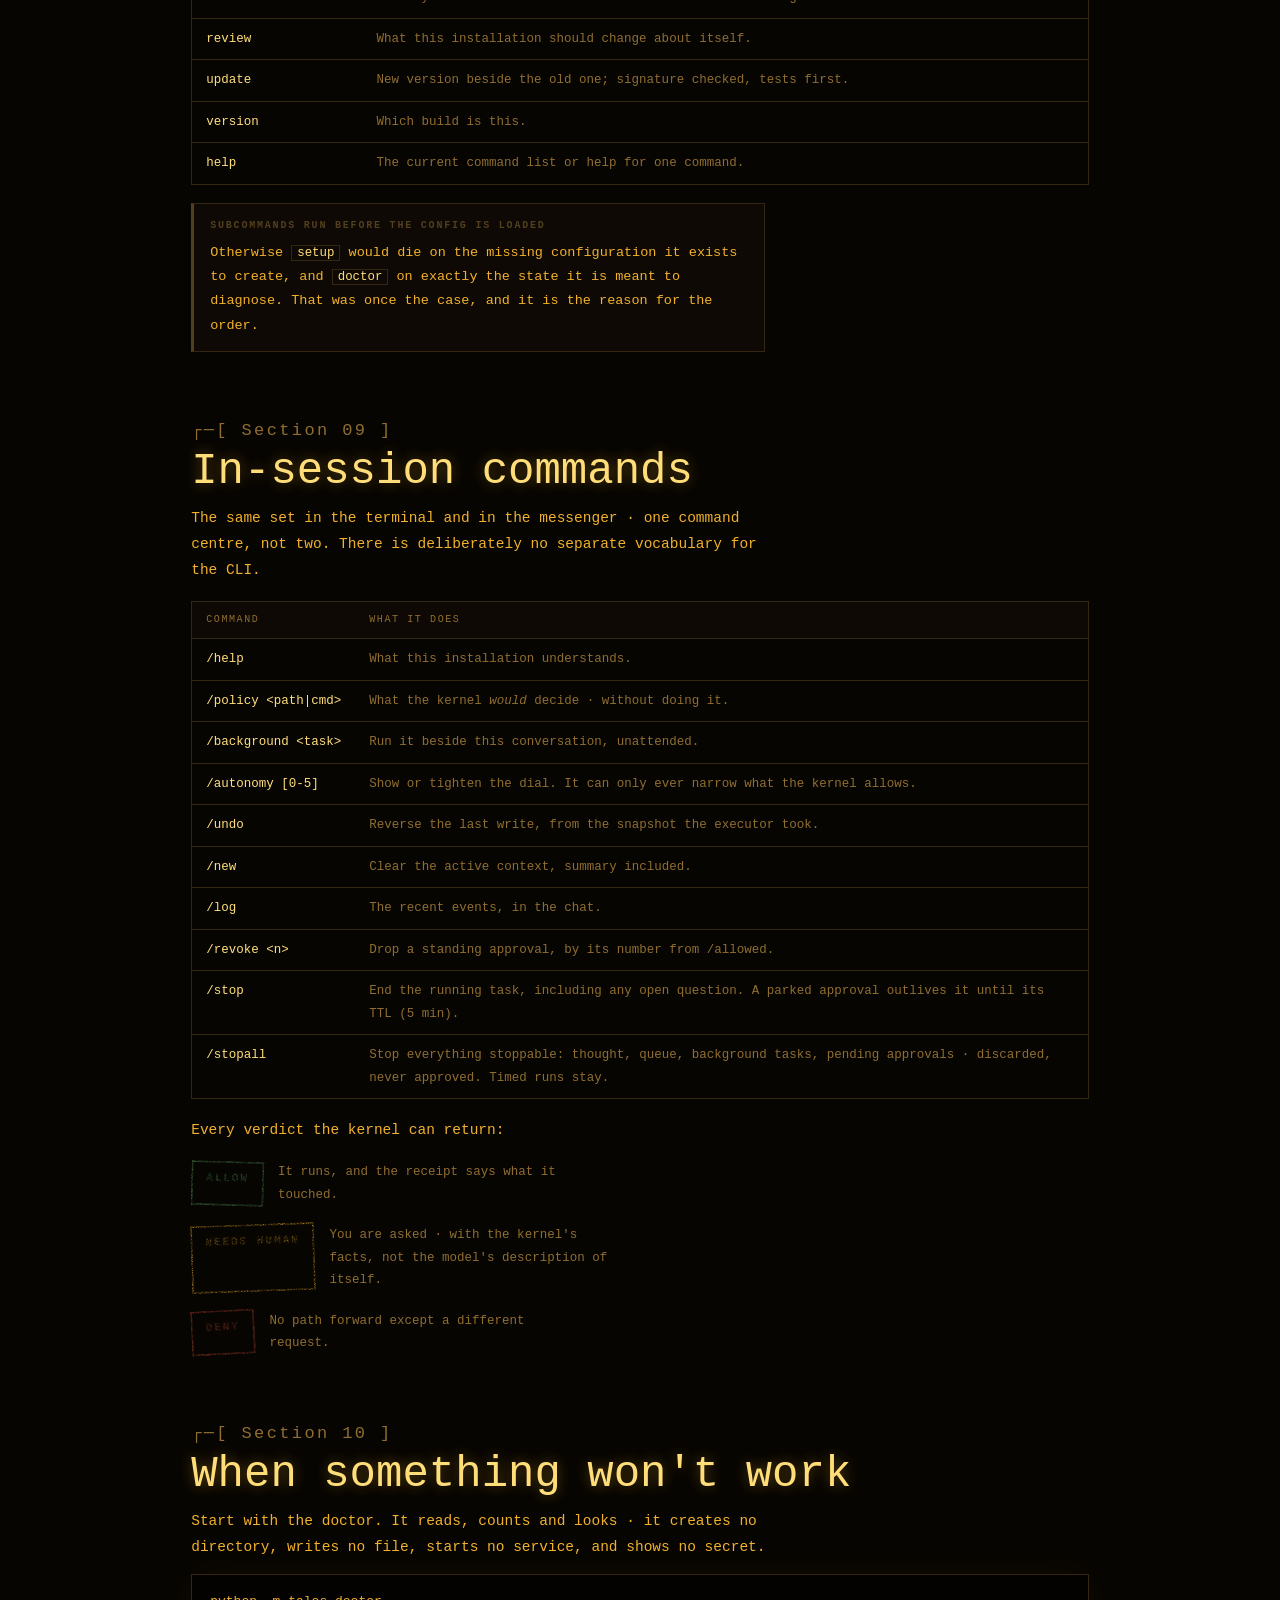
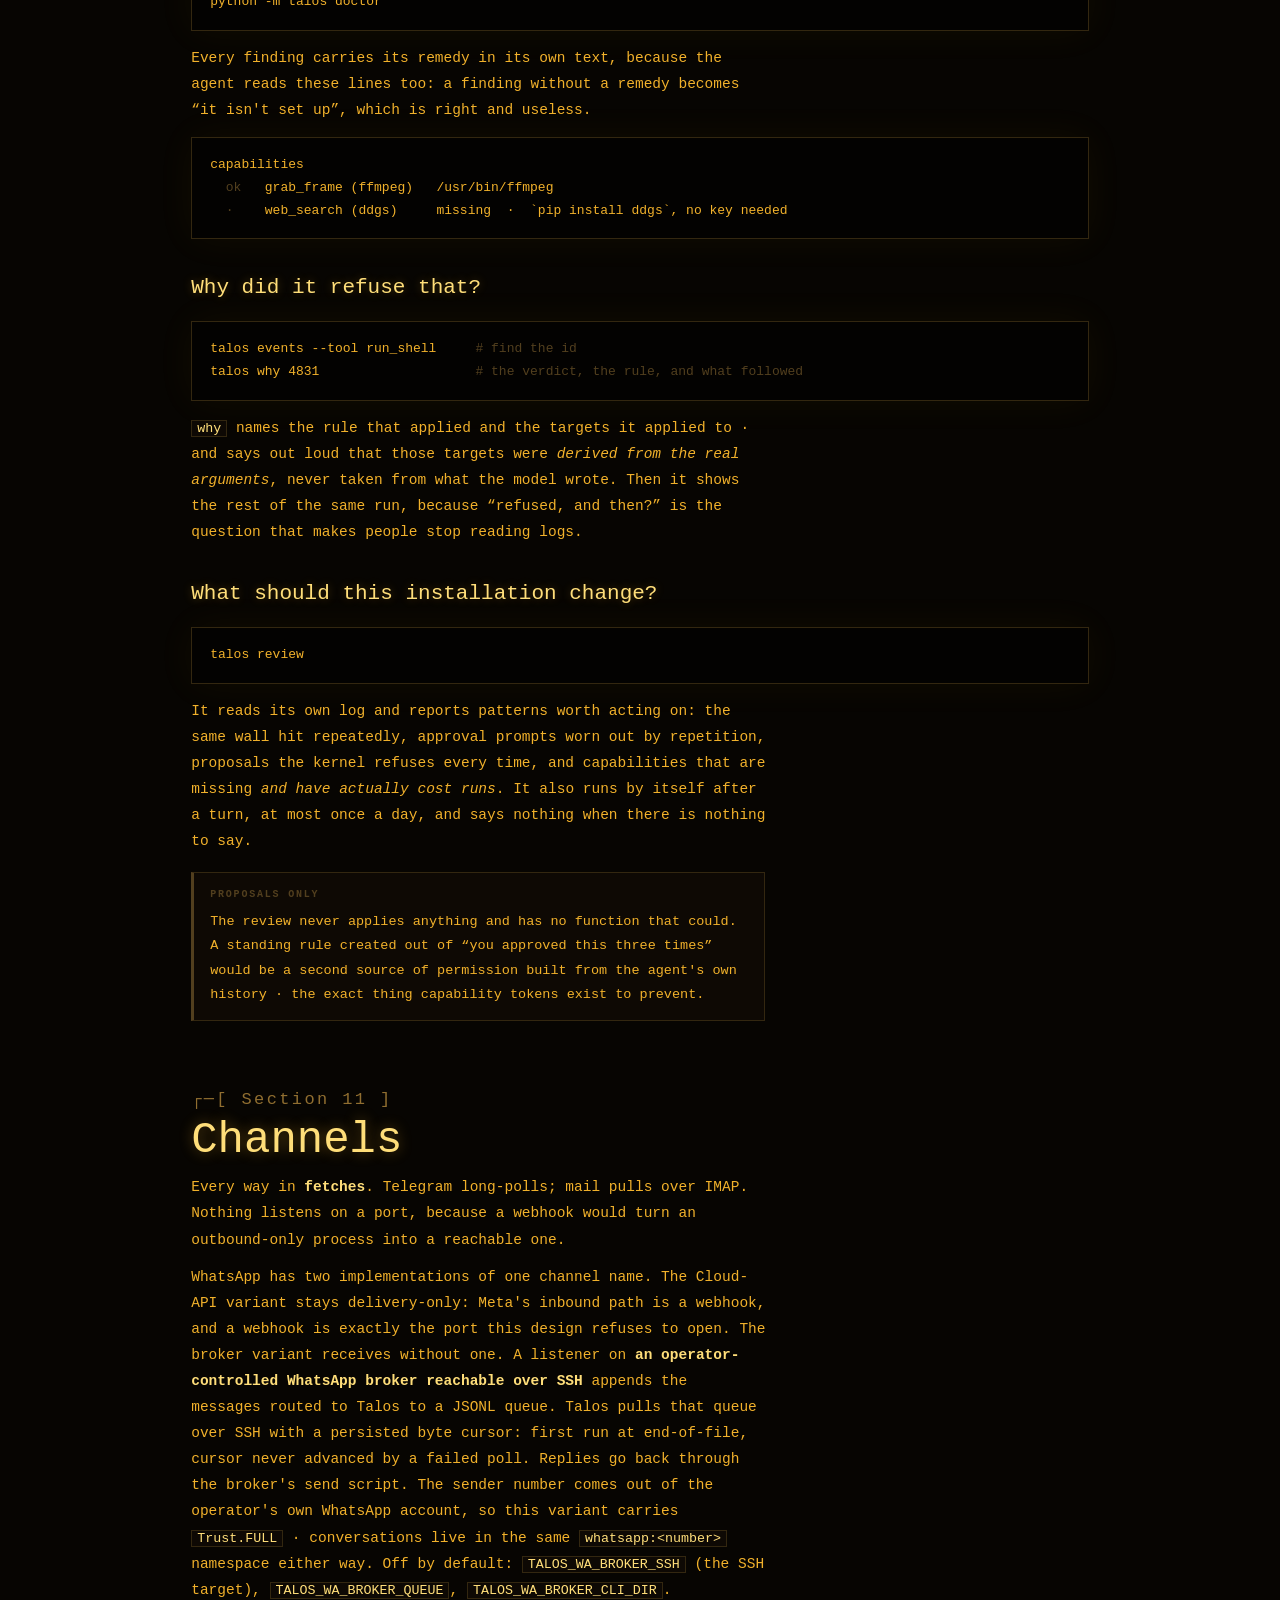
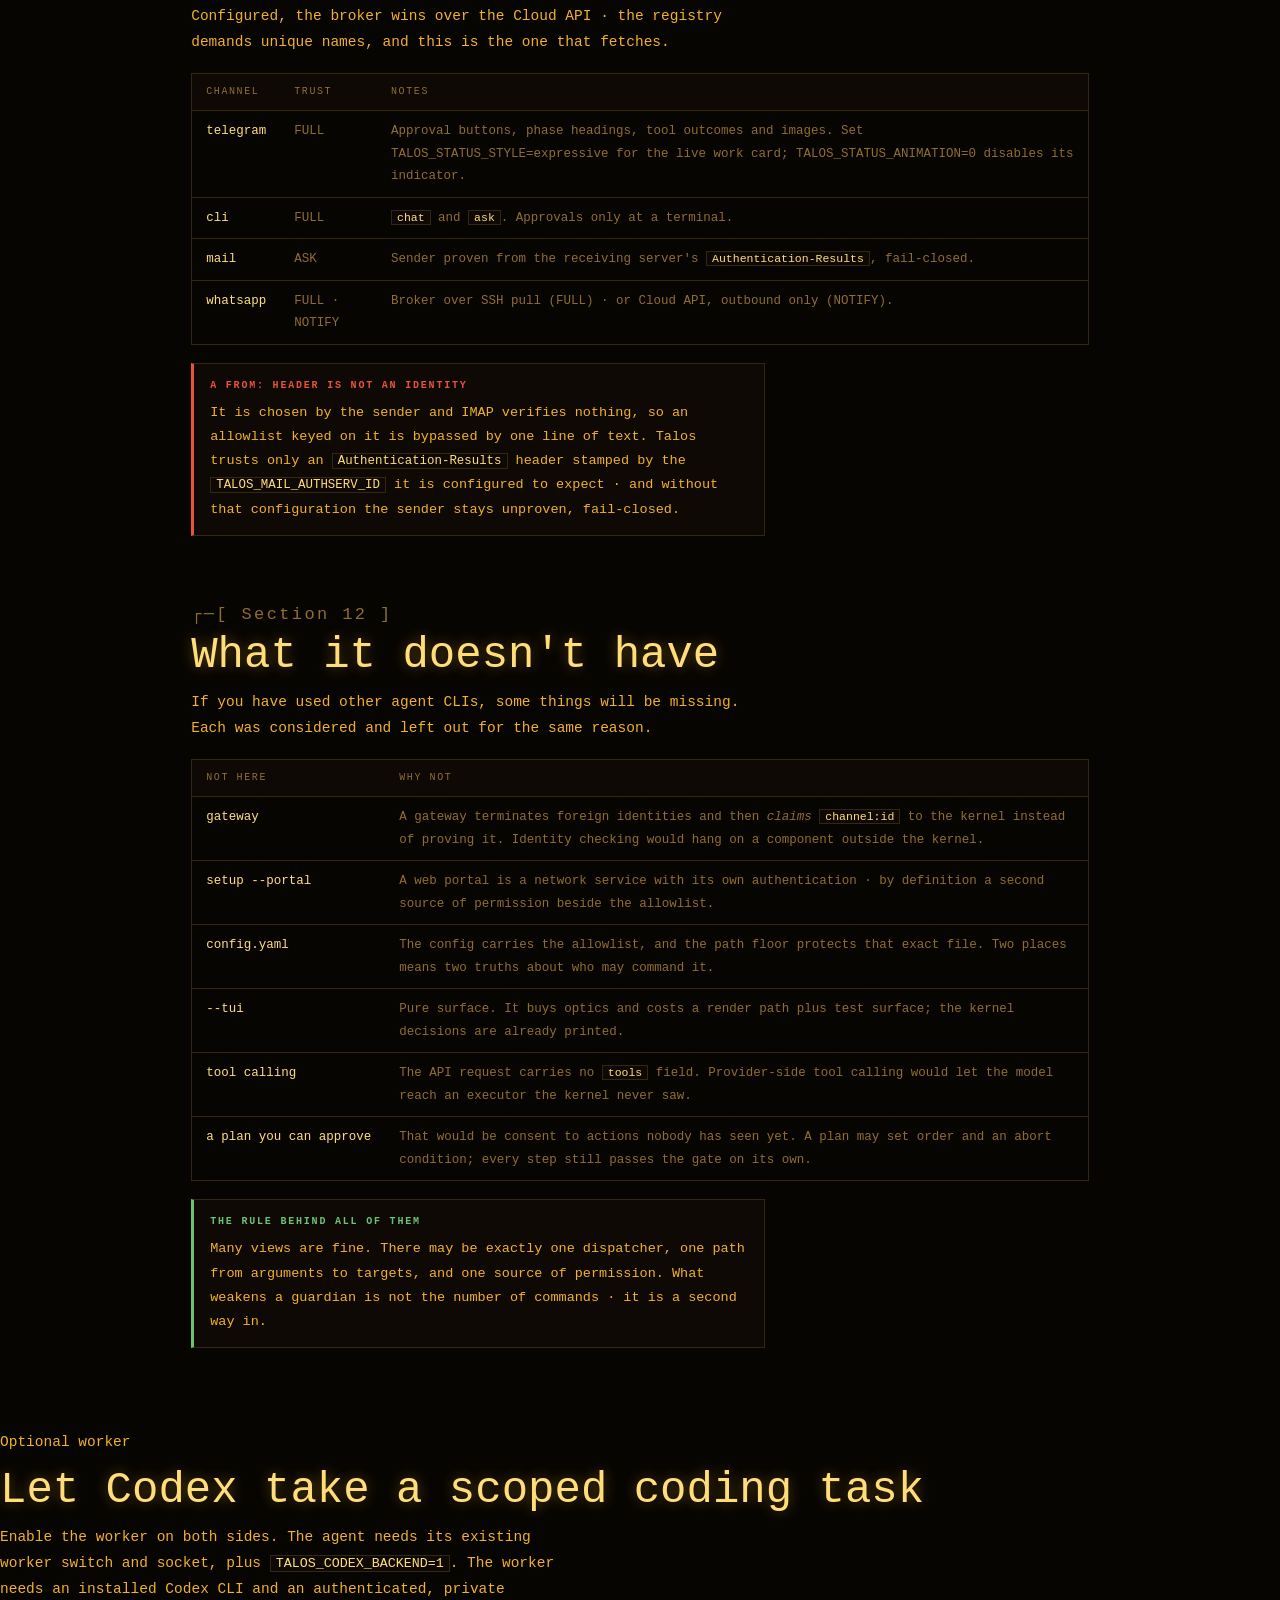
==== commit a05772c3: "release: ship Telegram live activity in 0.20.1" ====
--- a/site/docs/index.html
+++ b/site/docs/index.html
@@ -244,7 +244,7 @@
     <p class="lede">That one decision shapes the rest of this manual. It is why the
     command list is short, and why a few obvious conveniences are missing on purpose.</p>
     <div class="spec-row">
-      <div class="spec"><b>3492</b>automated tests</div>
+      <div class="spec"><b>3499</b>automated tests</div>
       <div class="spec"><b>277/277</b>adversarial</div>
       <div class="spec"><b>996</b>gate lines</div>
       <div class="spec"><b>37</b>gated tools</div>
@@ -378,10 +378,10 @@
   </section>
 
   <section id="migration" class="rv">
-    <h2><span class="n">0.20.0</span>Move from Hermes or OpenClaw</h2>
+    <h2><span class="n">0.20.1</span>Move from Hermes or OpenClaw</h2>
     <div class="note warn">
-      <b>Included in the signed 0.20.0 installer</b>
-      <p>Upgrade to 0.20.0 to use these commands. Preview the fingerprinted plan before
+      <b>Included in the signed 0.20.1 installer</b>
+      <p>Upgrade to 0.20.1 to use these commands. Preview the fingerprinted plan before
       applying it; staged content grants no permissions.</p>
     </div>
     <p>Preview first. Talos inventories only portable profile text, memory documents
@@ -436,7 +436,7 @@
   <section id="session" class="rv">
     <h2><span class="n">Section 05</span>The terminal session</h2>
 <pre>$ talos chat
-Talos 0.20.0  ·  anthropic-api/claude-opus-4-8  ·  autonomy 3
+Talos 0.20.1  ·  anthropic-api/claude-opus-4-8  ·  autonomy 3
 speaking as cli:1000  ·  approvals possible  ·  you are at a terminal
 /help for commands, `exit` to leave
 
@@ -688,7 +688,7 @@
     <div class="tw"><table>
       <thead><tr><th>Channel</th><th>Trust</th><th>Notes</th></tr></thead>
       <tbody>
-      <tr><td>telegram</td><td class="d">FULL</td><td class="d">Buttons for approvals, live status, images in.</td></tr>
+      <tr><td>telegram</td><td class="d">FULL</td><td class="d">Approval buttons, phase headings, tool outcomes and images. Set TALOS_STATUS_STYLE=expressive for the live work card; TALOS_STATUS_ANIMATION=0 disables its indicator.</td></tr>
       <tr><td>cli</td><td class="d">FULL</td><td class="d"><code>chat</code> and <code>ask</code>. Approvals only at a terminal.</td></tr>
       <tr><td>mail</td><td class="d">ASK</td><td class="d">Sender proven from the receiving server's <code>Authentication-Results</code>, fail-closed.</td></tr>
       <tr><td>whatsapp</td><td class="d">FULL · NOTIFY</td><td class="d">Broker over SSH pull (FULL)  ·  or Cloud API, outbound only (NOTIFY).</td></tr>
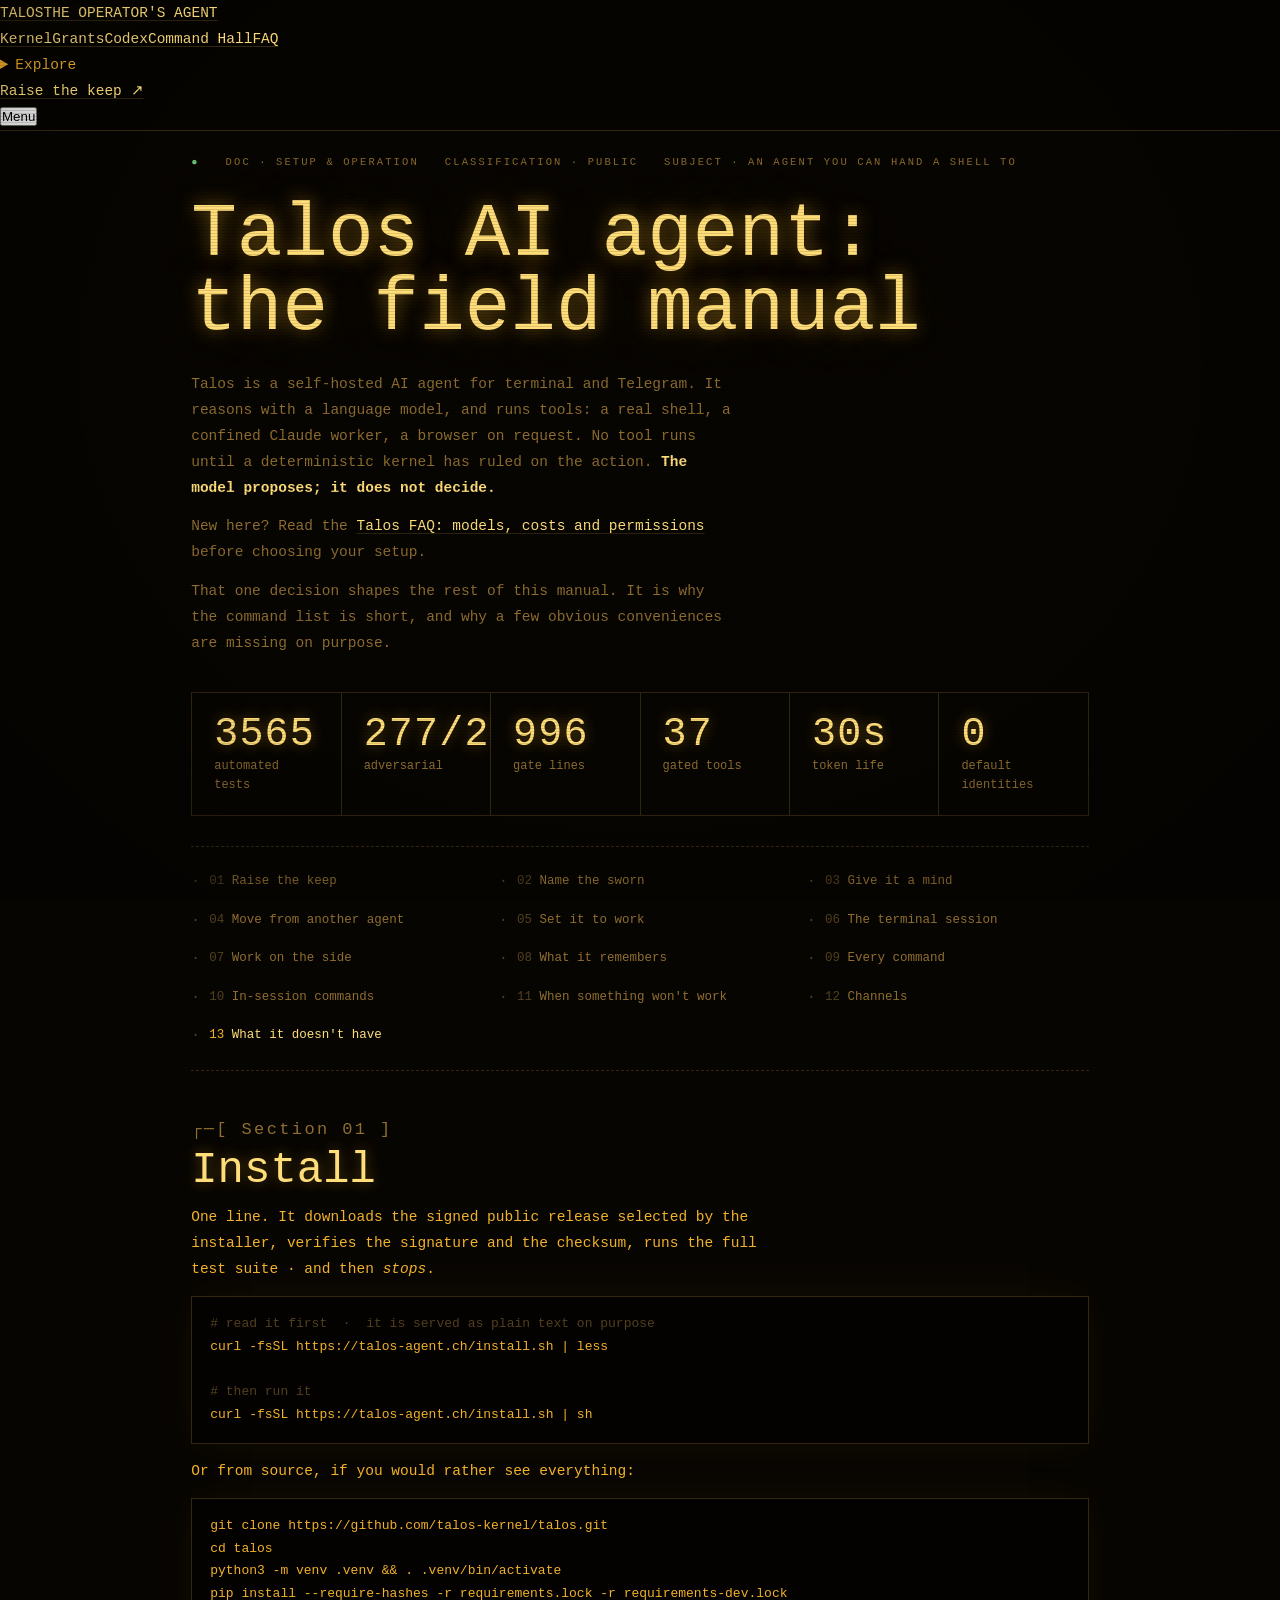
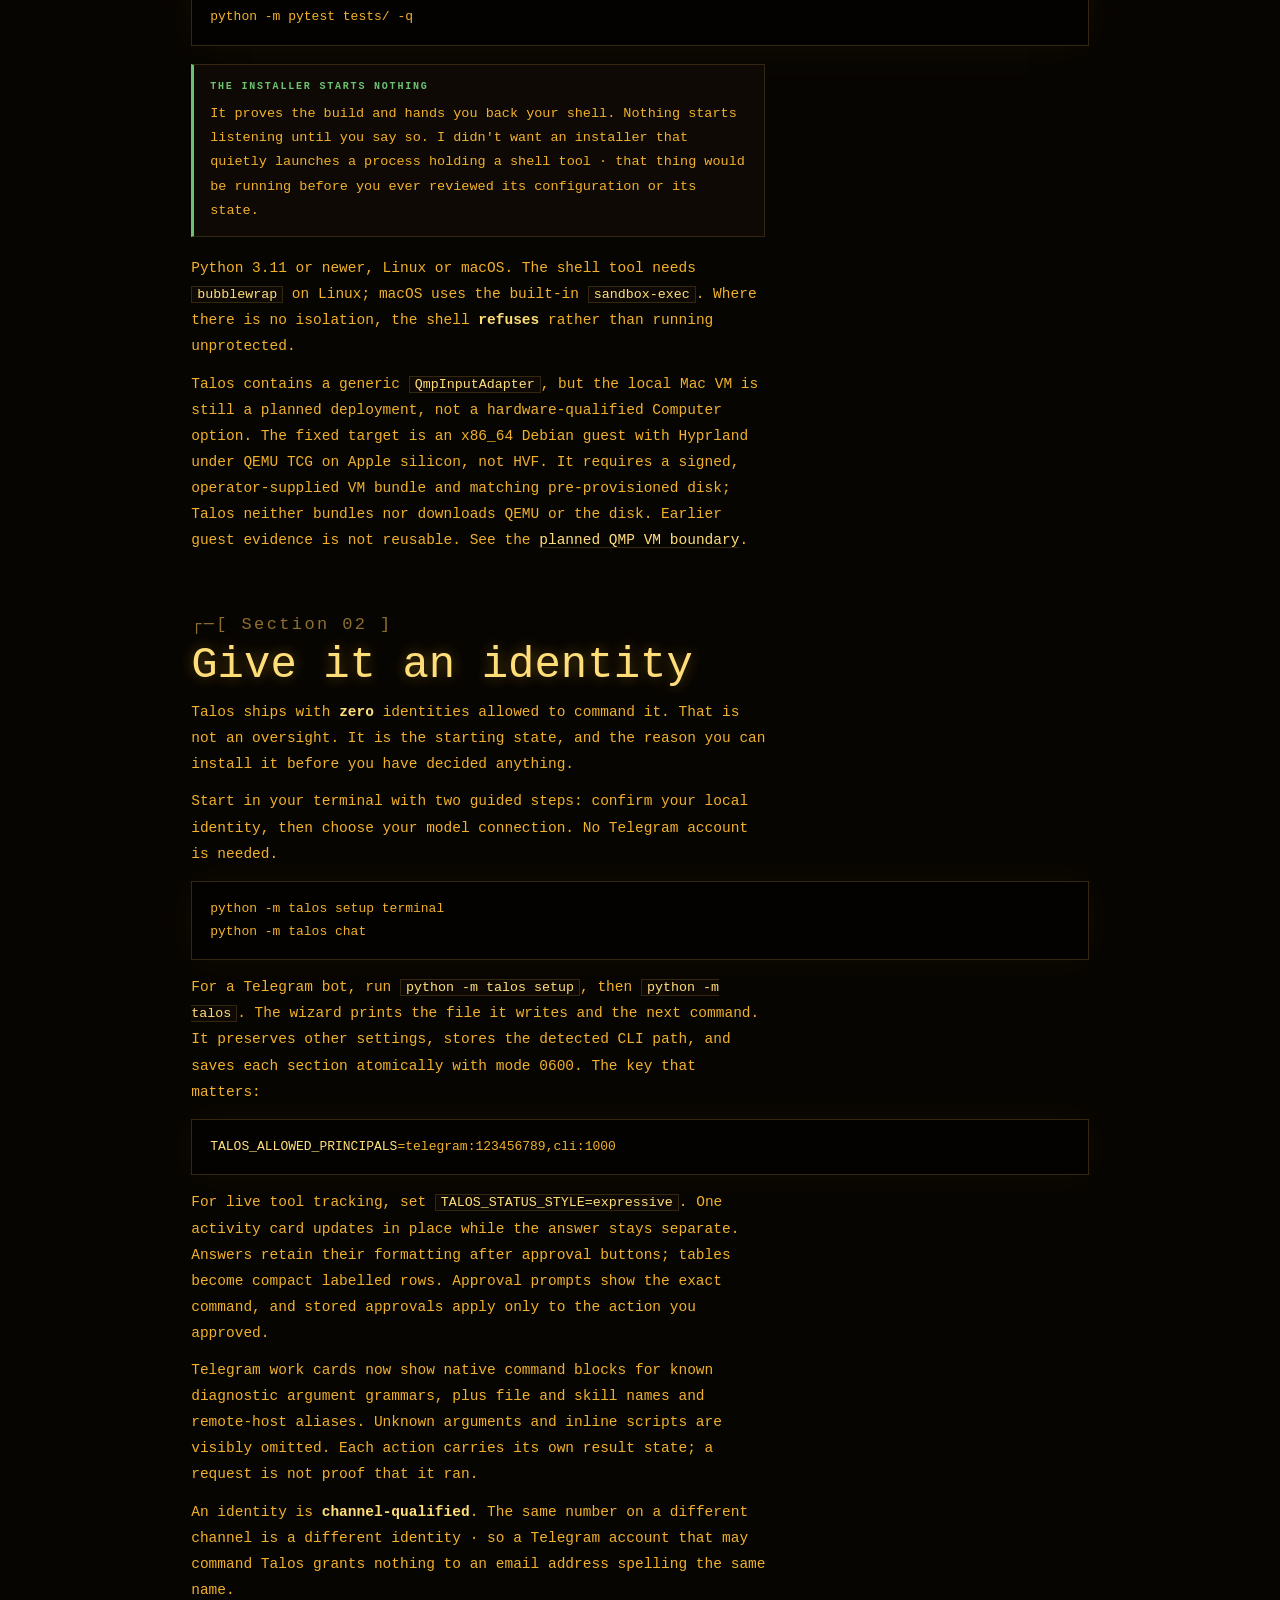
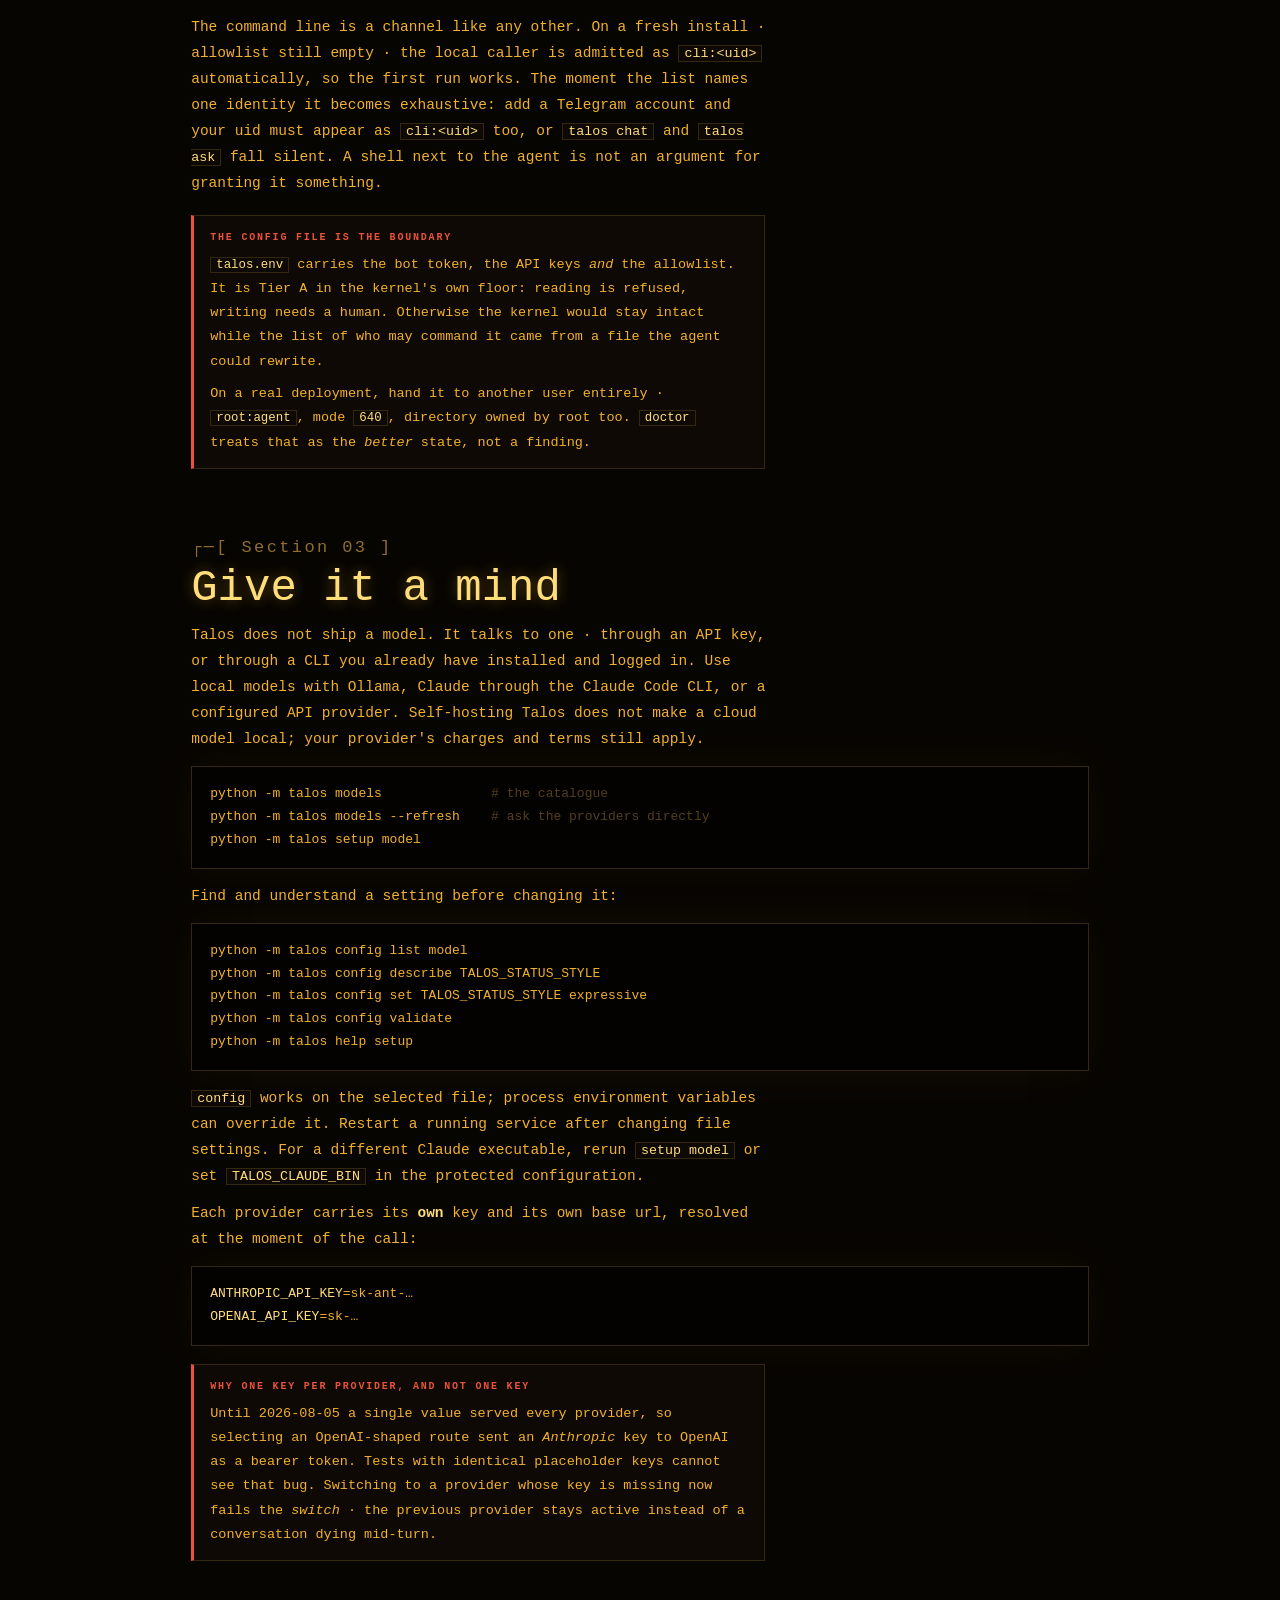
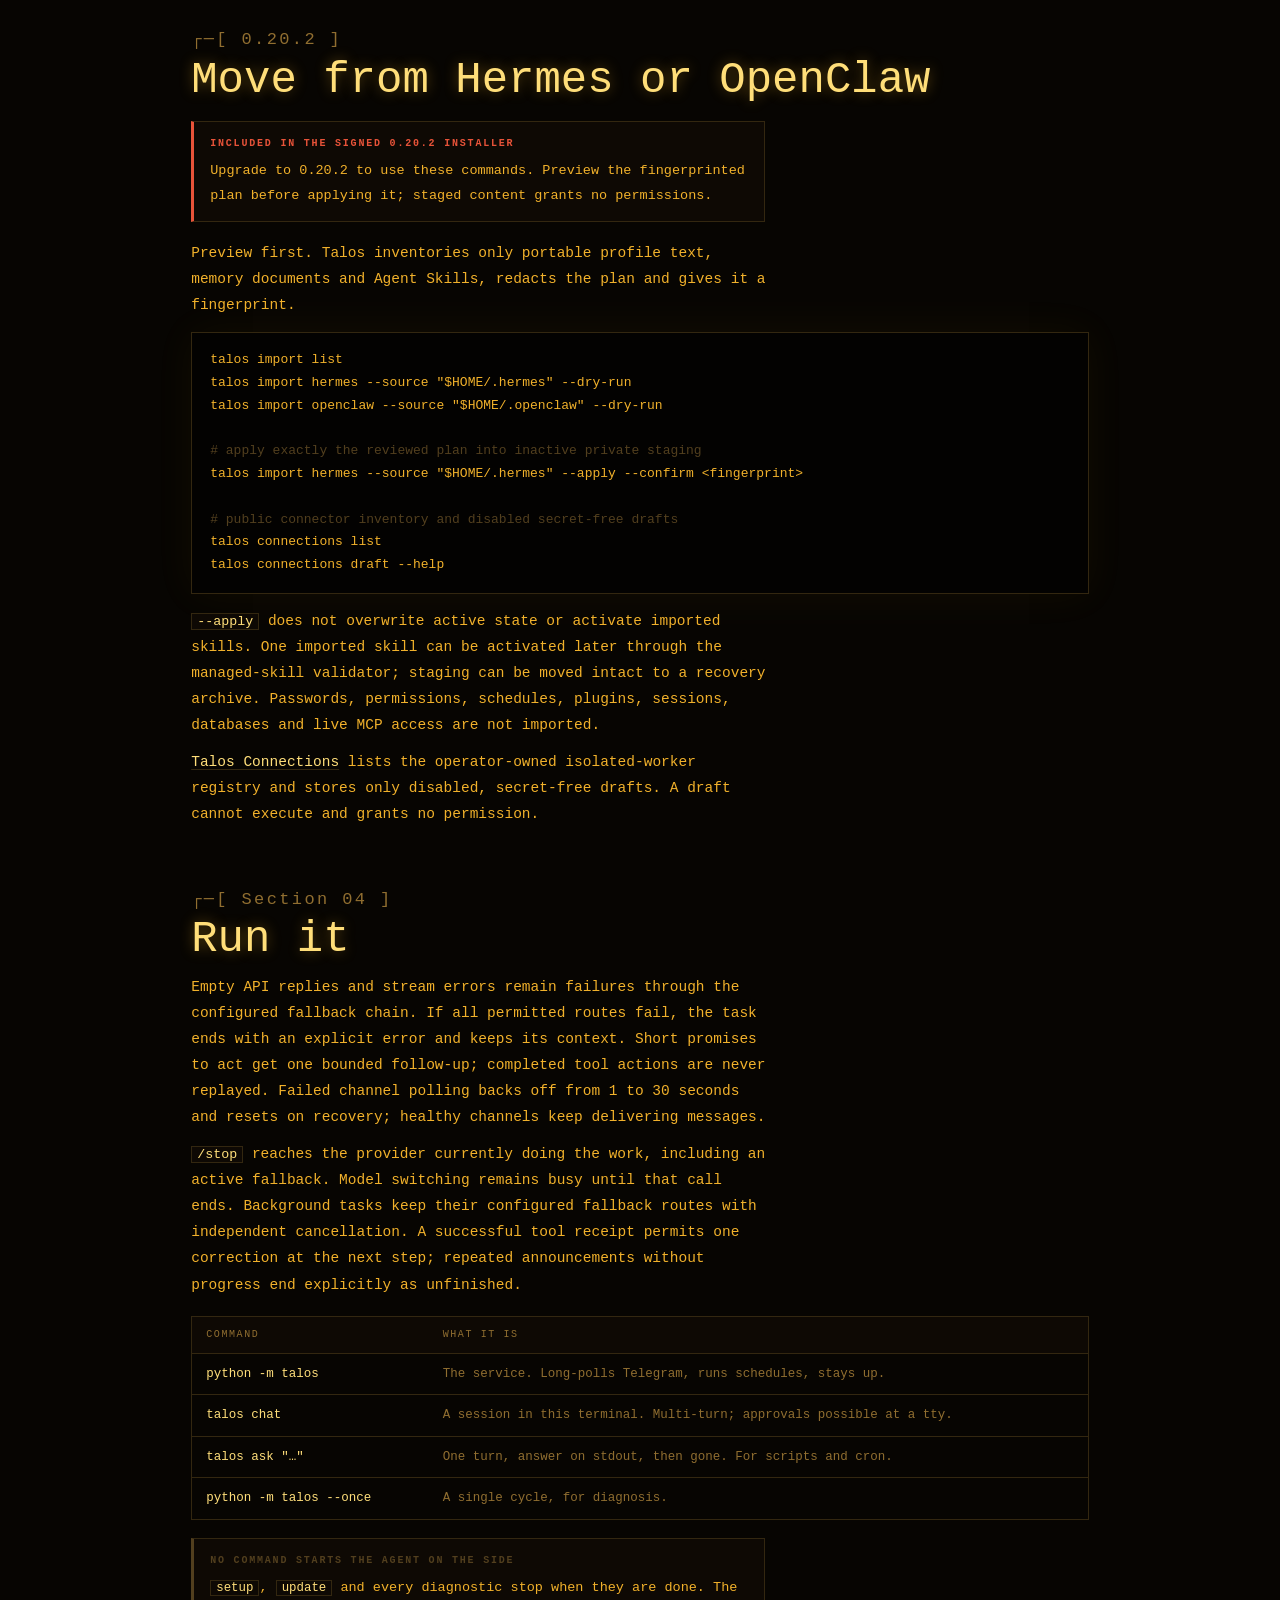
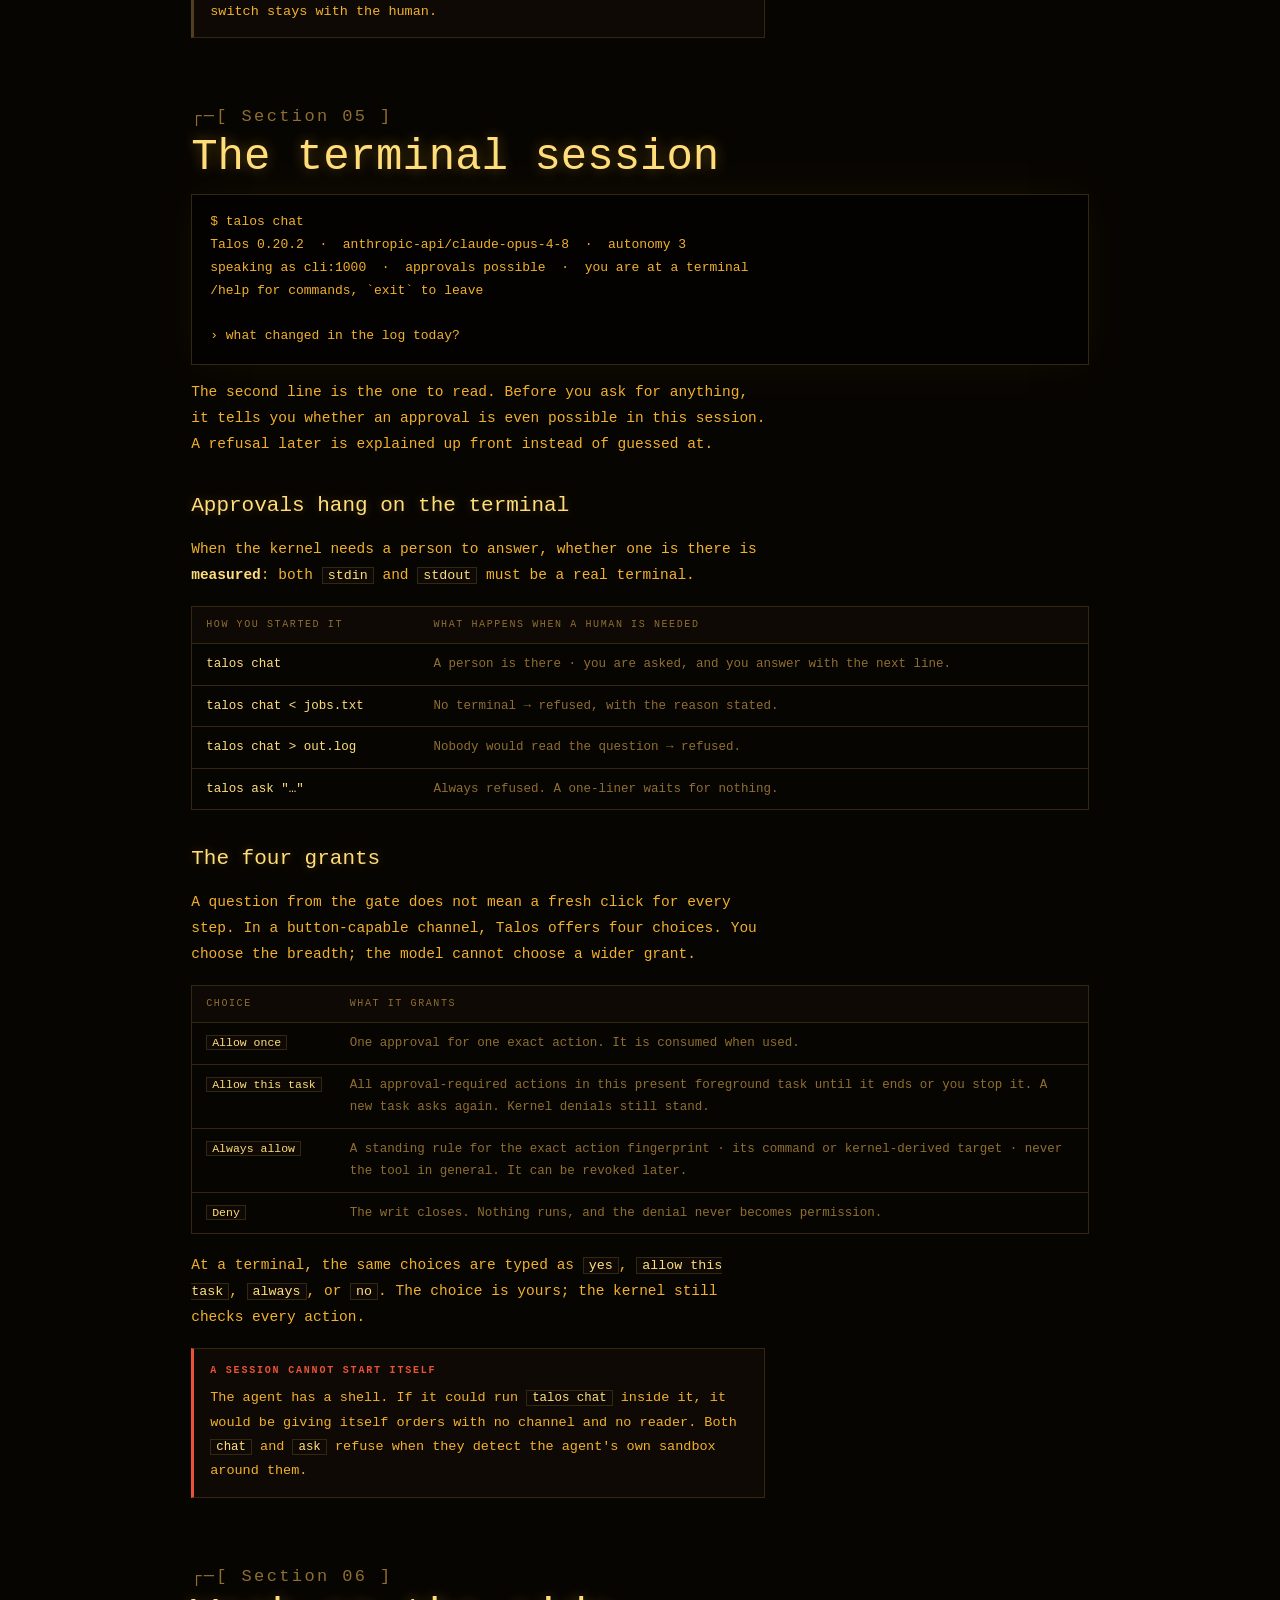
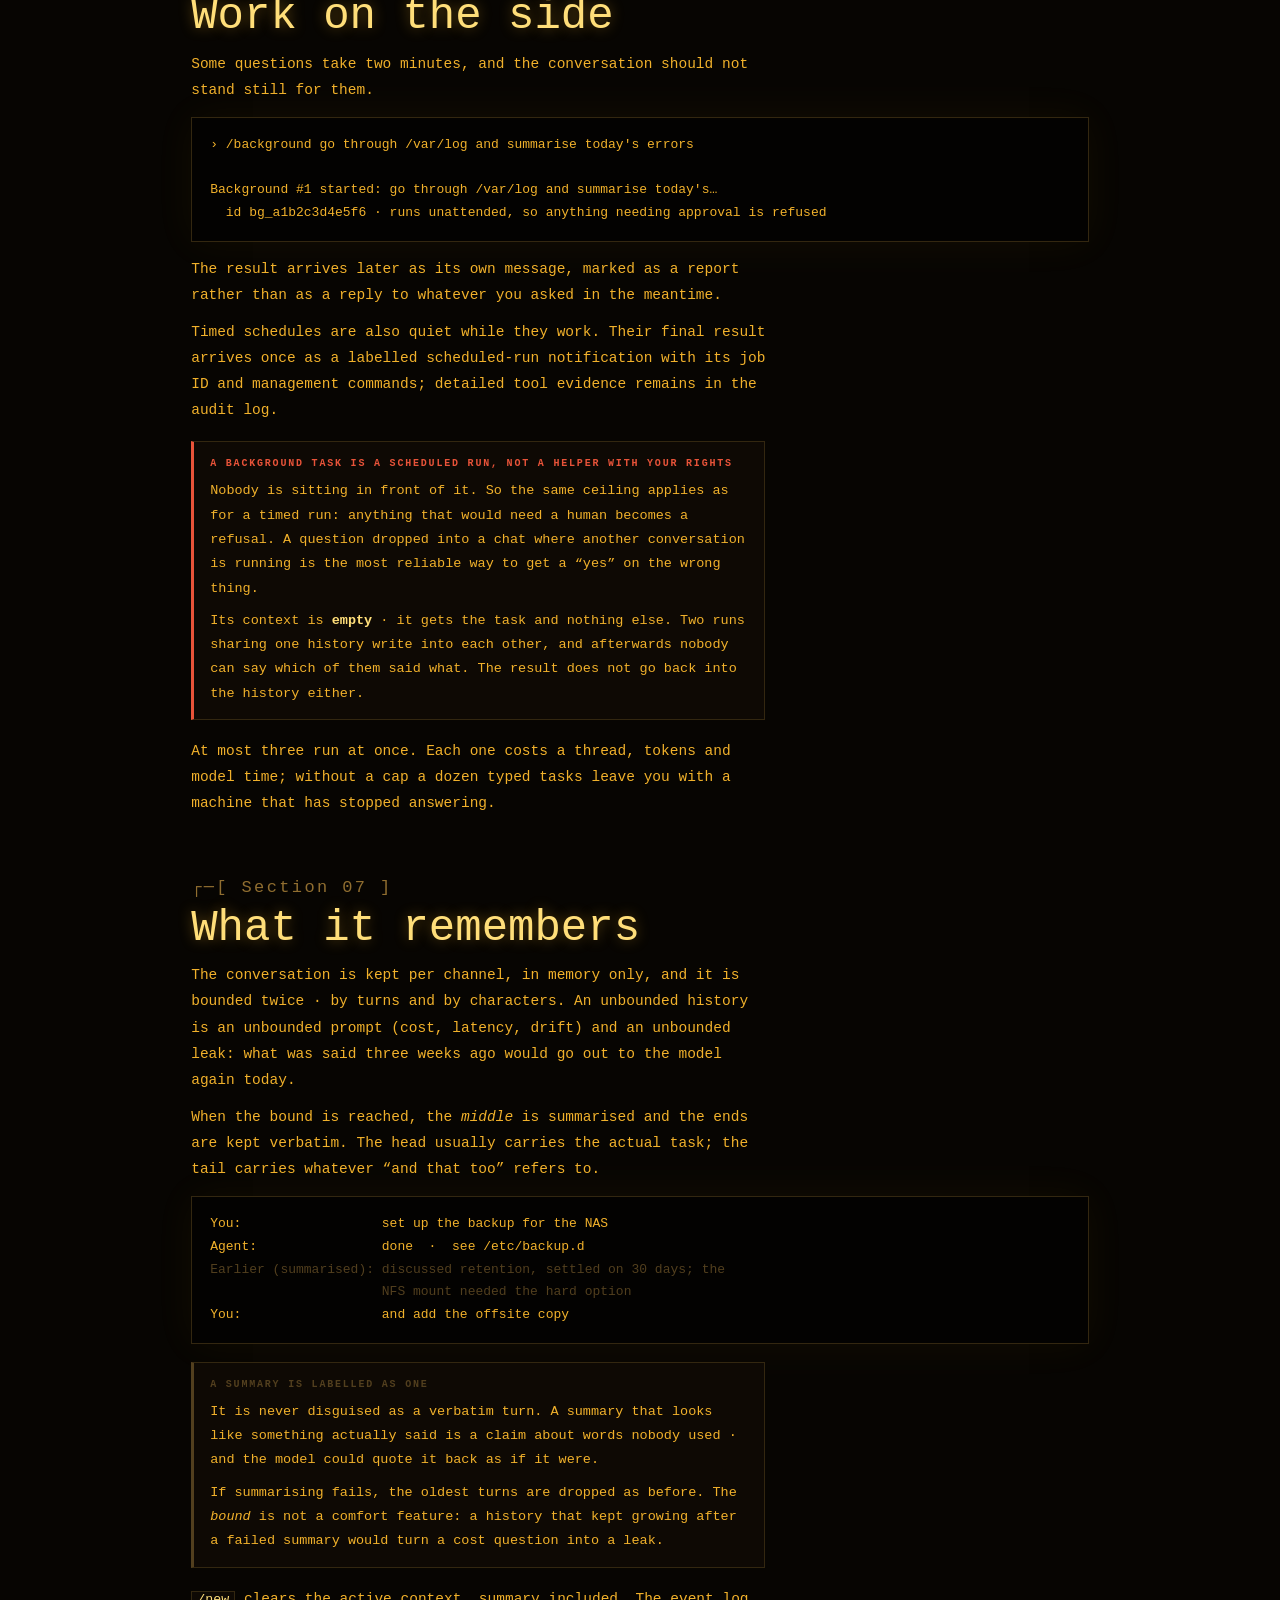
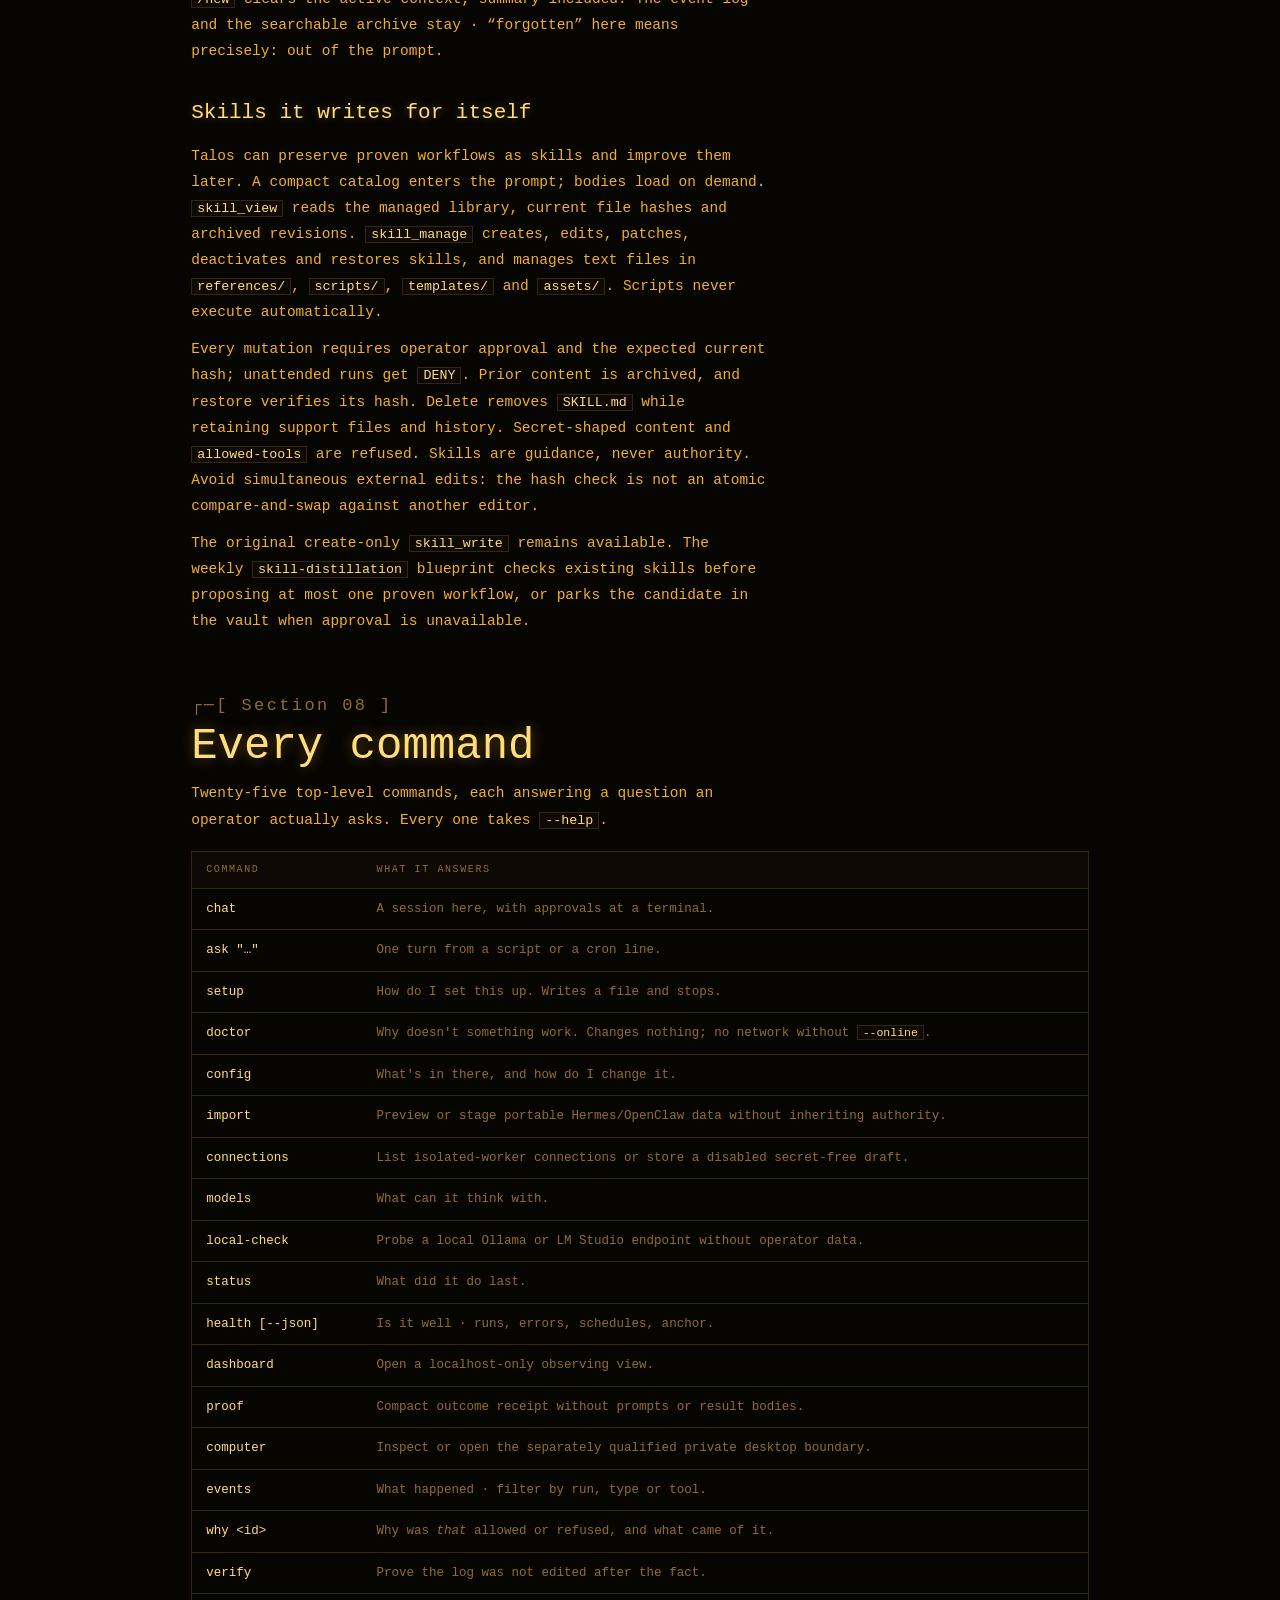
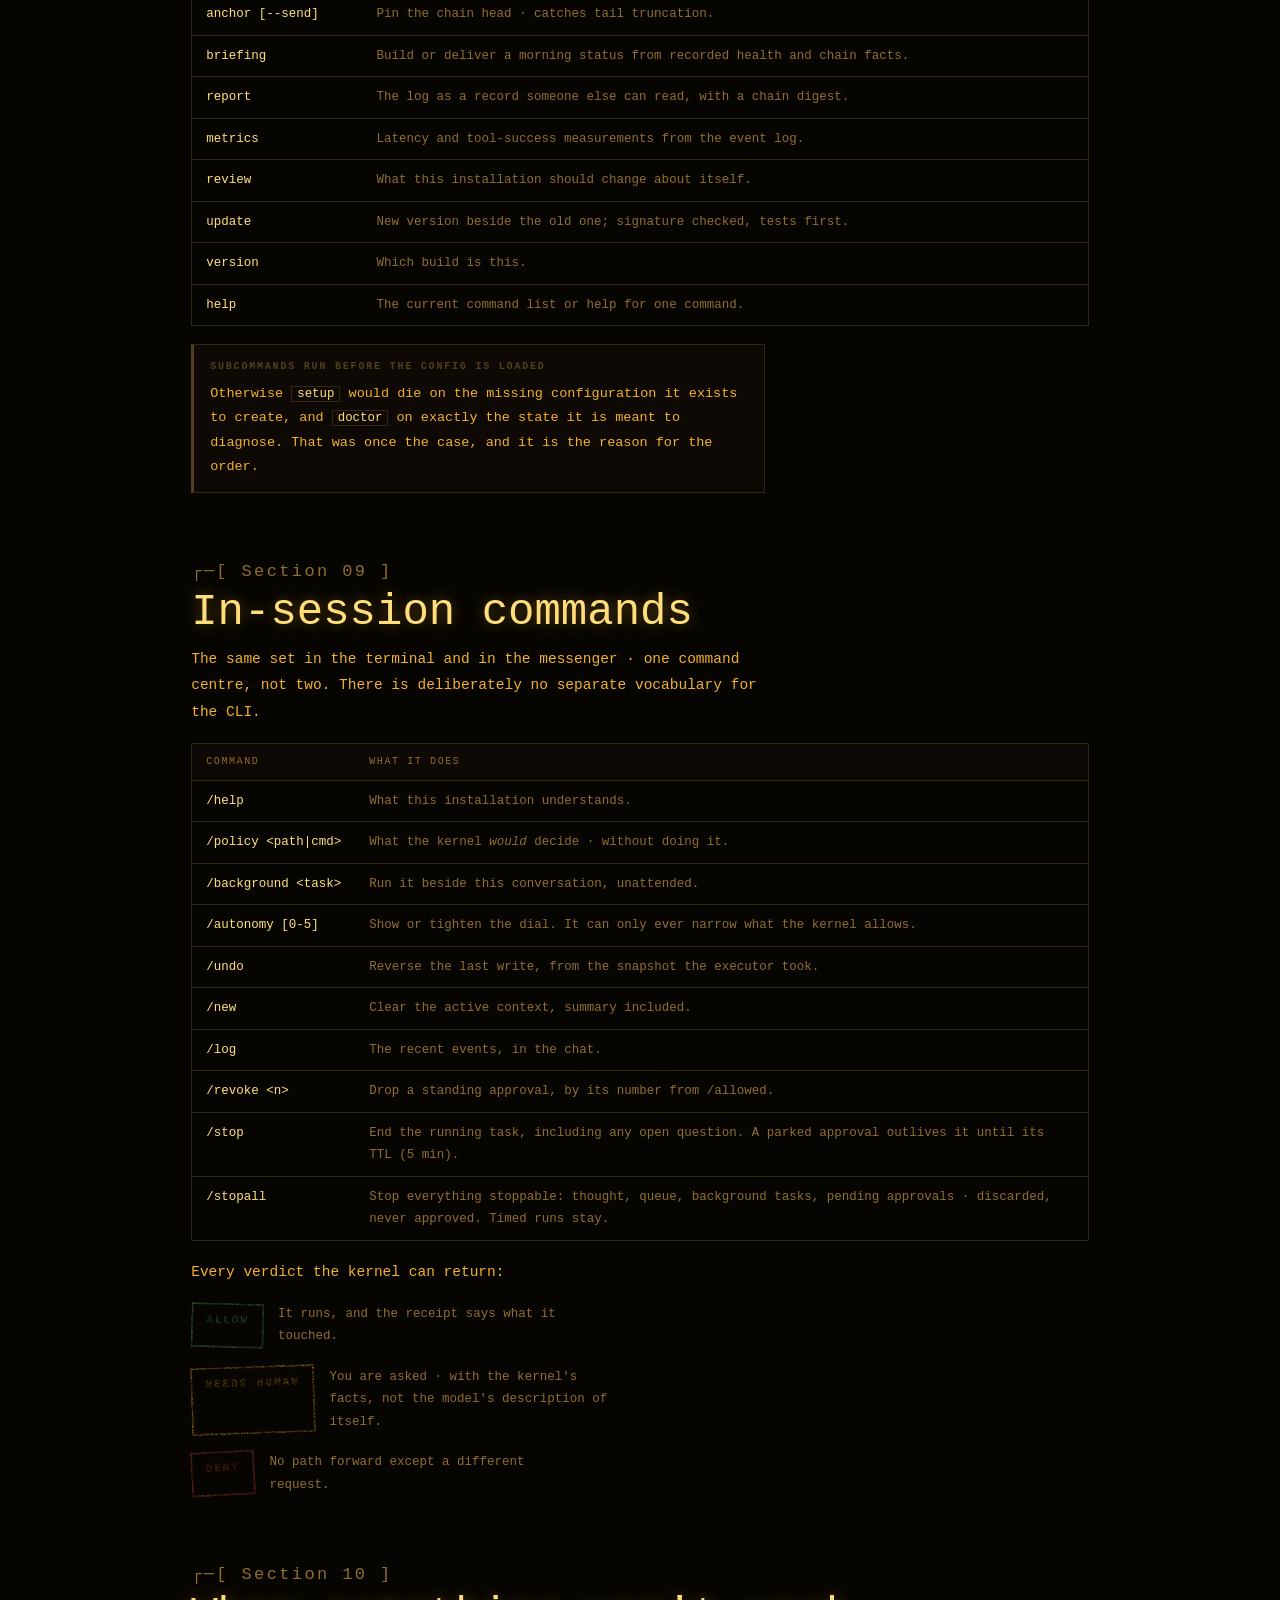
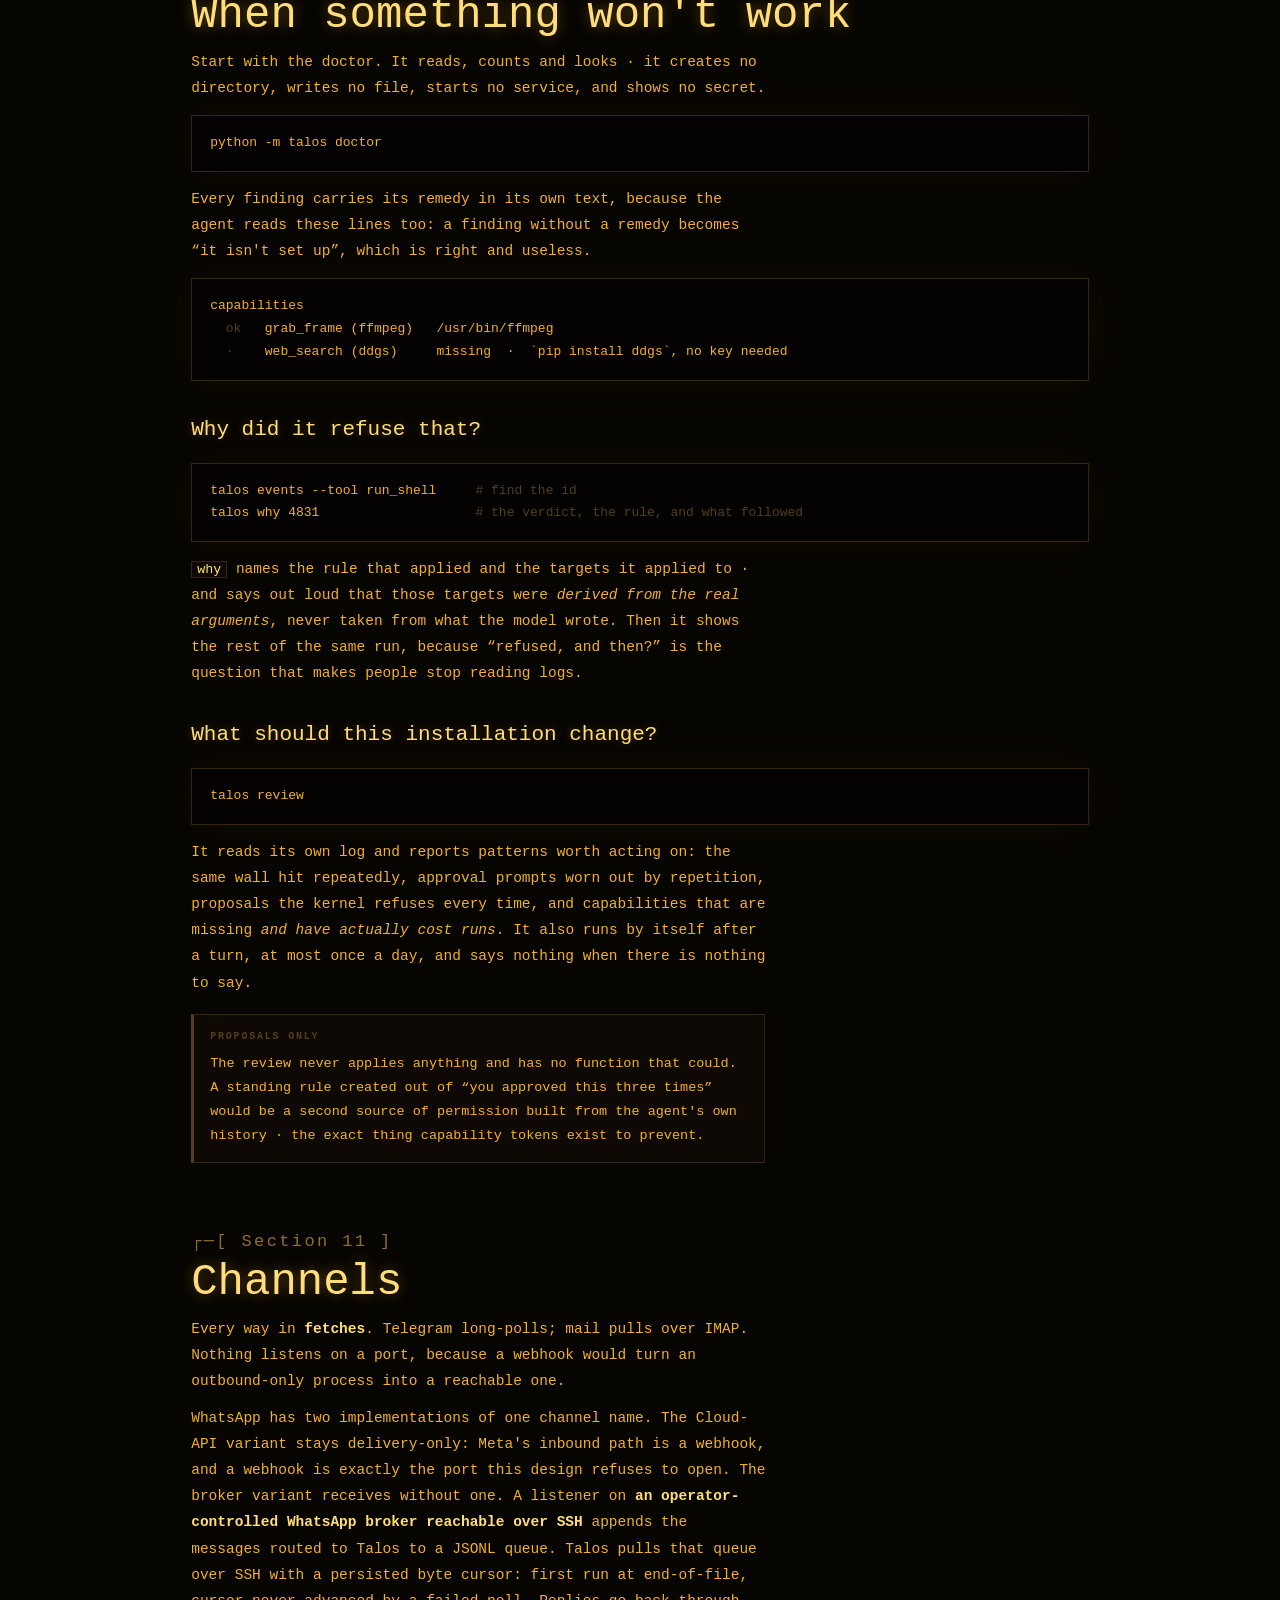
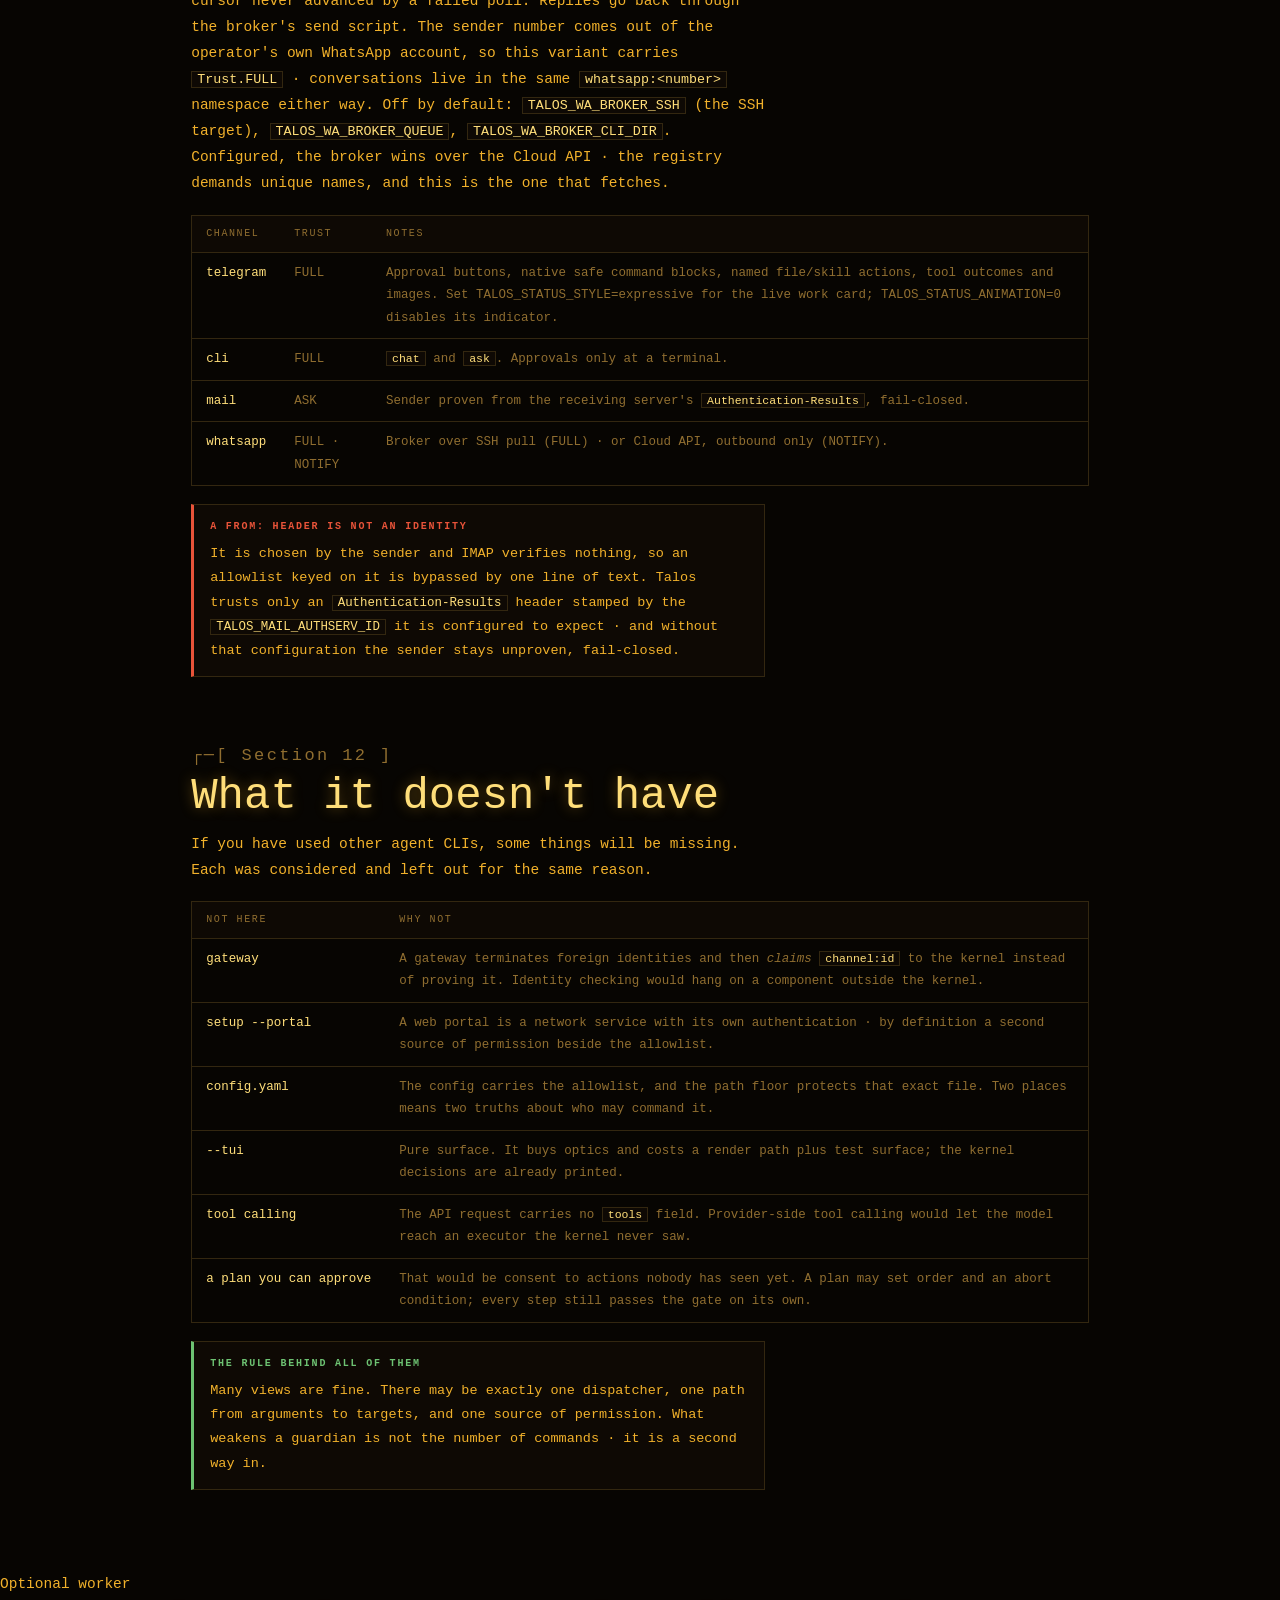
==== commit c418341b: "feat(telegram): show safe command blocks and measured work cards" ====
--- a/site/docs/index.html
+++ b/site/docs/index.html
@@ -244,7 +244,7 @@
     <p class="lede">That one decision shapes the rest of this manual. It is why the
     command list is short, and why a few obvious conveniences are missing on purpose.</p>
     <div class="spec-row">
-      <div class="spec"><b>3499</b>automated tests</div>
+      <div class="spec"><b>3565</b>automated tests</div>
       <div class="spec"><b>277/277</b>adversarial</div>
       <div class="spec"><b>996</b>gate lines</div>
       <div class="spec"><b>37</b>gated tools</div>
@@ -323,6 +323,10 @@
     their formatting after approval buttons; tables become compact labelled rows.
     Approval prompts show the exact command, and stored approvals apply only to the
     action you approved.</p>
+    <p>Telegram work cards now show native command blocks for known diagnostic
+    argument grammars, plus file and skill names and remote-host aliases. Unknown
+    arguments and inline scripts are visibly omitted. Each action carries its own
+    result state; a request is not proof that it ran.</p>
     <p>An identity is <strong>channel-qualified</strong>. The same number on a different
     channel is a different identity  ·  so a Telegram account that may command Talos grants
     nothing to an email address spelling the same name.</p>
@@ -378,10 +382,10 @@
   </section>
 
   <section id="migration" class="rv">
-    <h2><span class="n">0.20.1</span>Move from Hermes or OpenClaw</h2>
+    <h2><span class="n">0.20.2</span>Move from Hermes or OpenClaw</h2>
     <div class="note warn">
-      <b>Included in the signed 0.20.1 installer</b>
-      <p>Upgrade to 0.20.1 to use these commands. Preview the fingerprinted plan before
+      <b>Included in the signed 0.20.2 installer</b>
+      <p>Upgrade to 0.20.2 to use these commands. Preview the fingerprinted plan before
       applying it; staged content grants no permissions.</p>
     </div>
     <p>Preview first. Talos inventories only portable profile text, memory documents
@@ -436,7 +440,7 @@
   <section id="session" class="rv">
     <h2><span class="n">Section 05</span>The terminal session</h2>
 <pre>$ talos chat
-Talos 0.20.1  ·  anthropic-api/claude-opus-4-8  ·  autonomy 3
+Talos 0.20.2  ·  anthropic-api/claude-opus-4-8  ·  autonomy 3
 speaking as cli:1000  ·  approvals possible  ·  you are at a terminal
 /help for commands, `exit` to leave
 
@@ -688,7 +692,7 @@
     <div class="tw"><table>
       <thead><tr><th>Channel</th><th>Trust</th><th>Notes</th></tr></thead>
       <tbody>
-      <tr><td>telegram</td><td class="d">FULL</td><td class="d">Approval buttons, phase headings, tool outcomes and images. Set TALOS_STATUS_STYLE=expressive for the live work card; TALOS_STATUS_ANIMATION=0 disables its indicator.</td></tr>
+      <tr><td>telegram</td><td class="d">FULL</td><td class="d">Approval buttons, native safe command blocks, named file/skill actions, tool outcomes and images. Set TALOS_STATUS_STYLE=expressive for the live work card; TALOS_STATUS_ANIMATION=0 disables its indicator.</td></tr>
       <tr><td>cli</td><td class="d">FULL</td><td class="d"><code>chat</code> and <code>ask</code>. Approvals only at a terminal.</td></tr>
       <tr><td>mail</td><td class="d">ASK</td><td class="d">Sender proven from the receiving server's <code>Authentication-Results</code>, fail-closed.</td></tr>
       <tr><td>whatsapp</td><td class="d">FULL · NOTIFY</td><td class="d">Broker over SSH pull (FULL)  ·  or Cloud API, outbound only (NOTIFY).</td></tr>
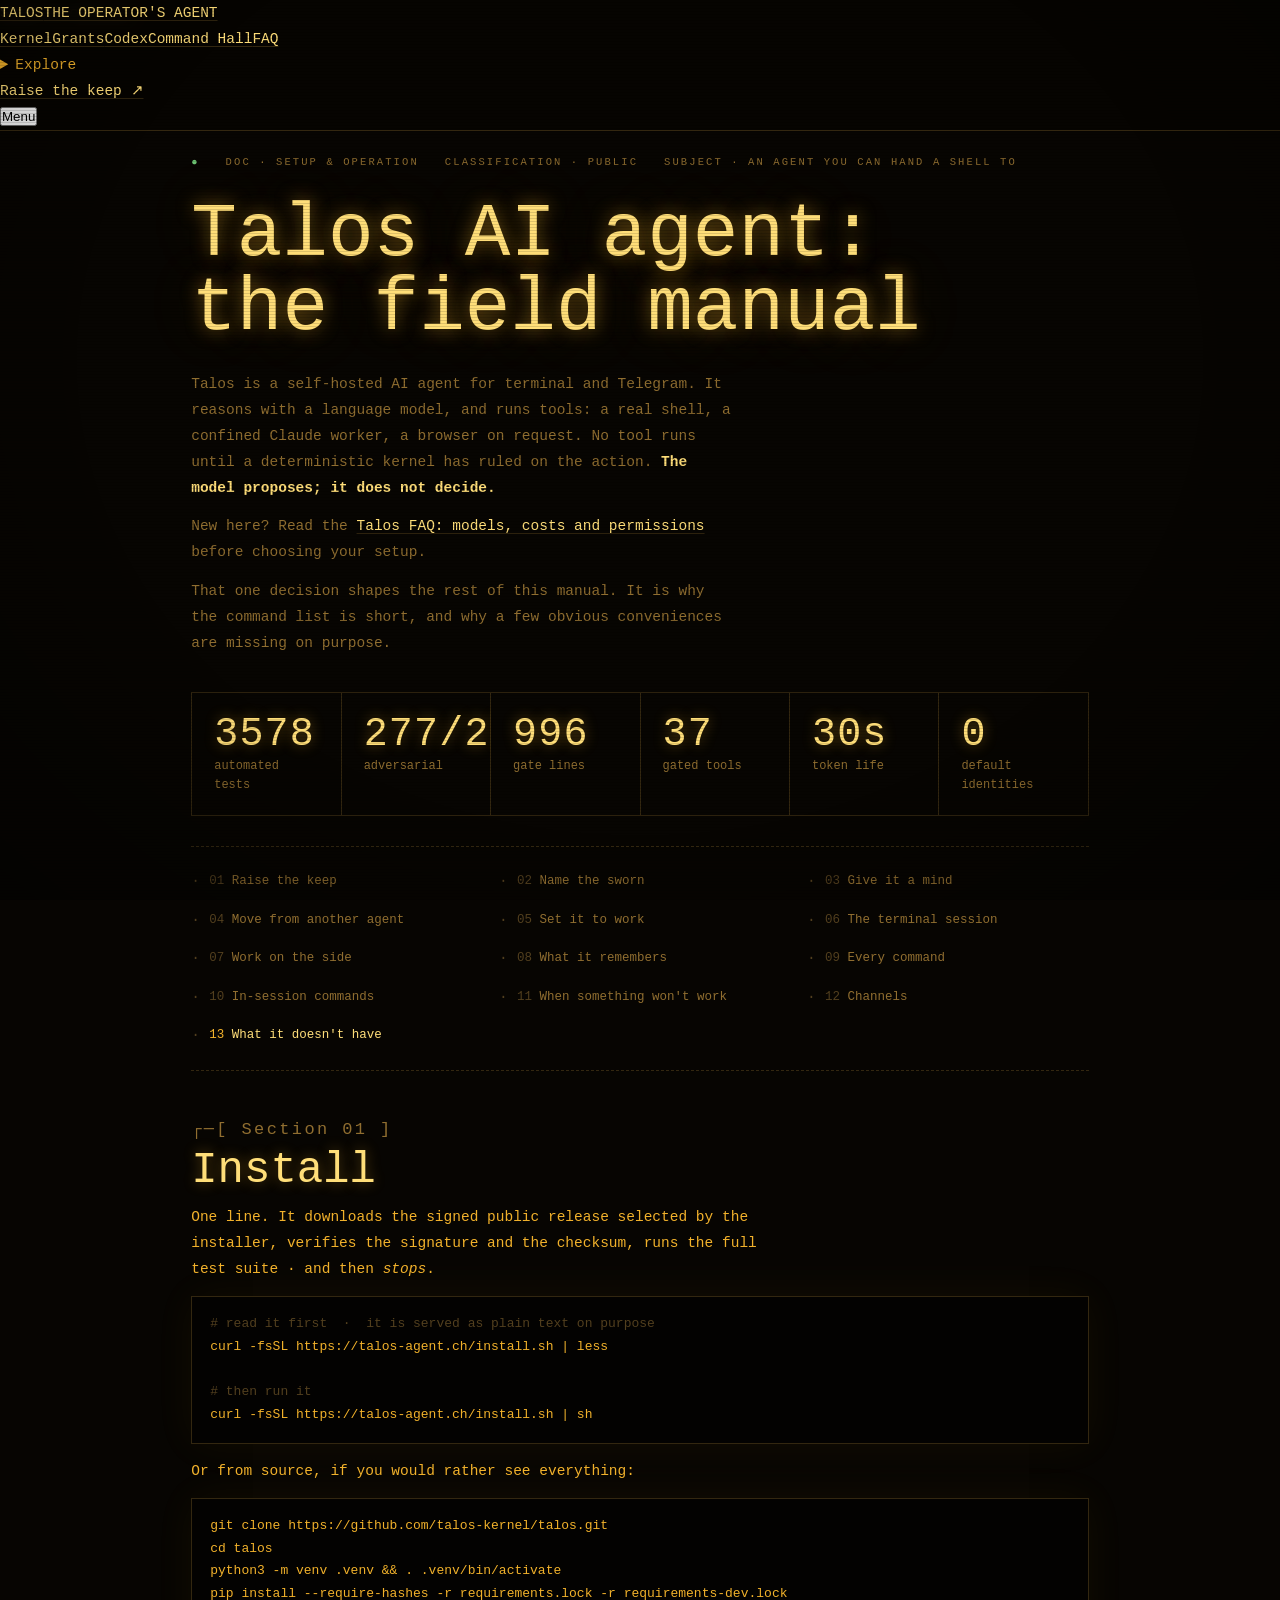
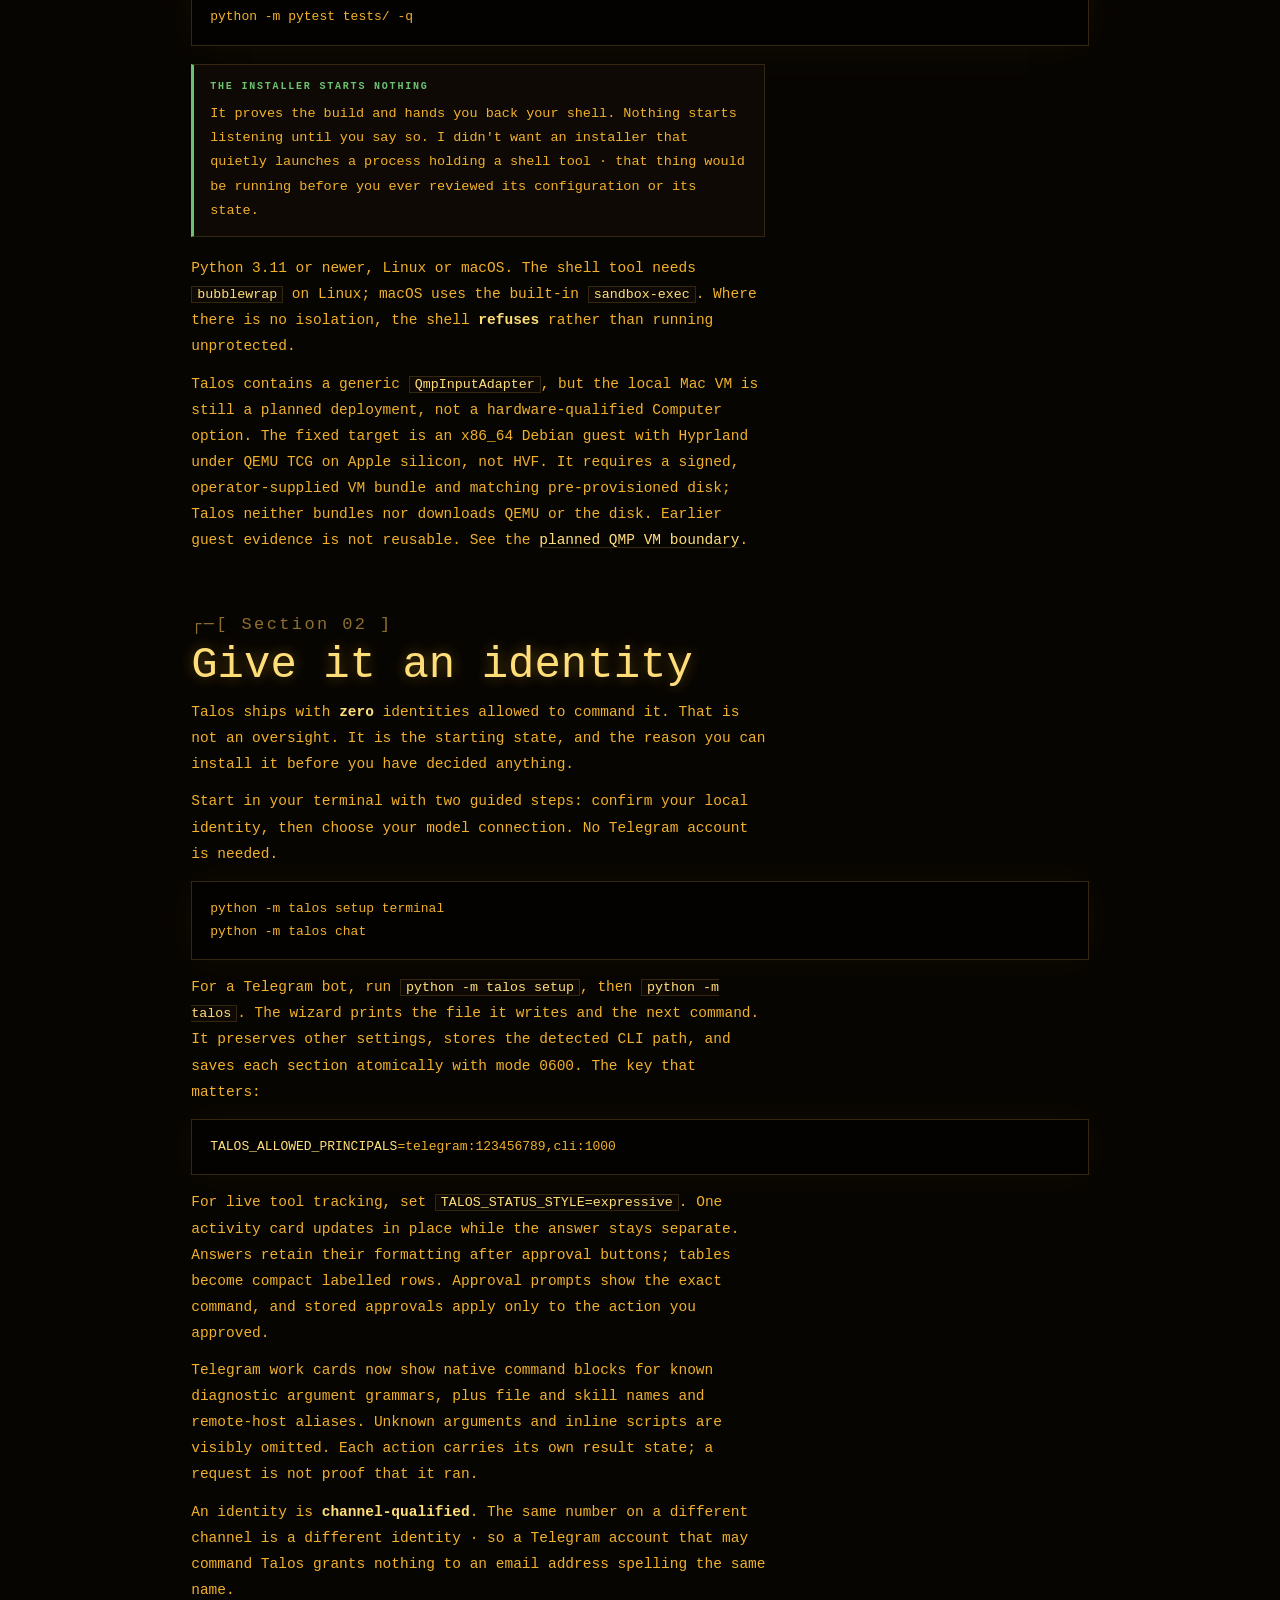
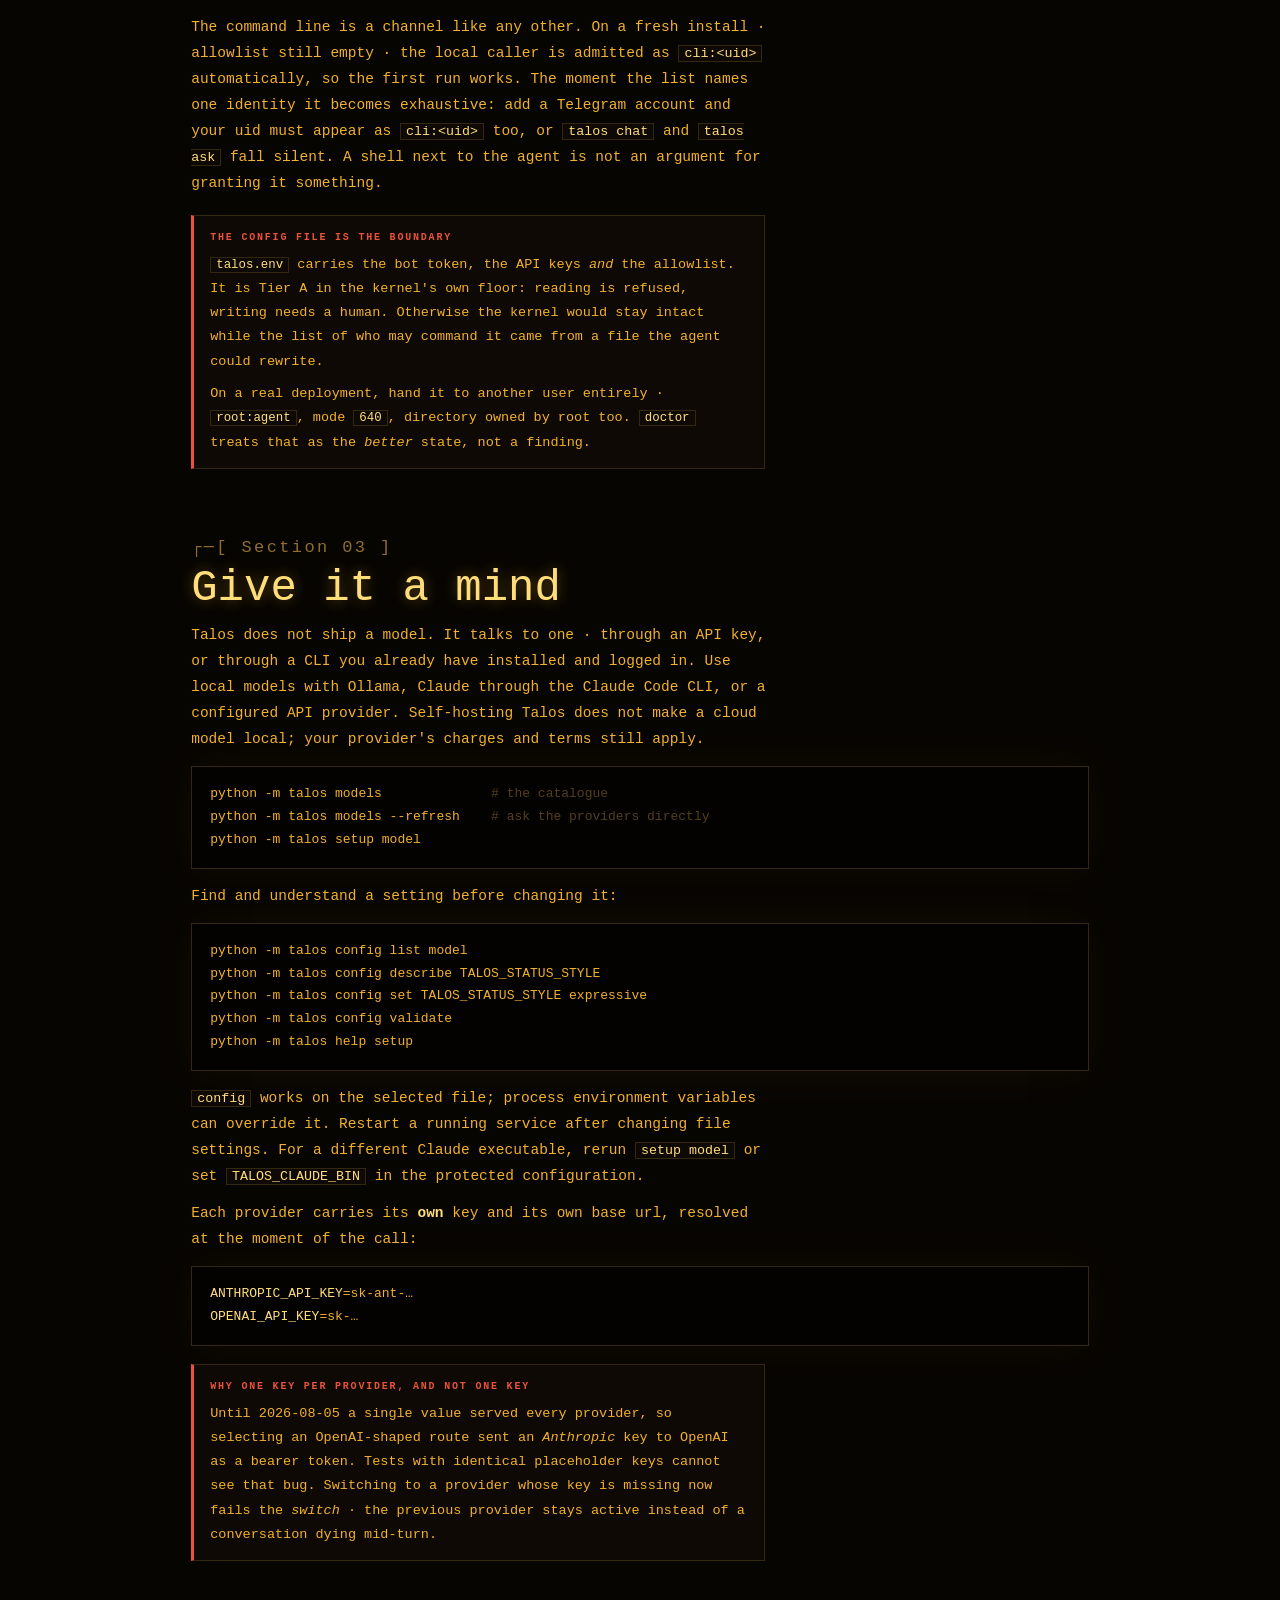
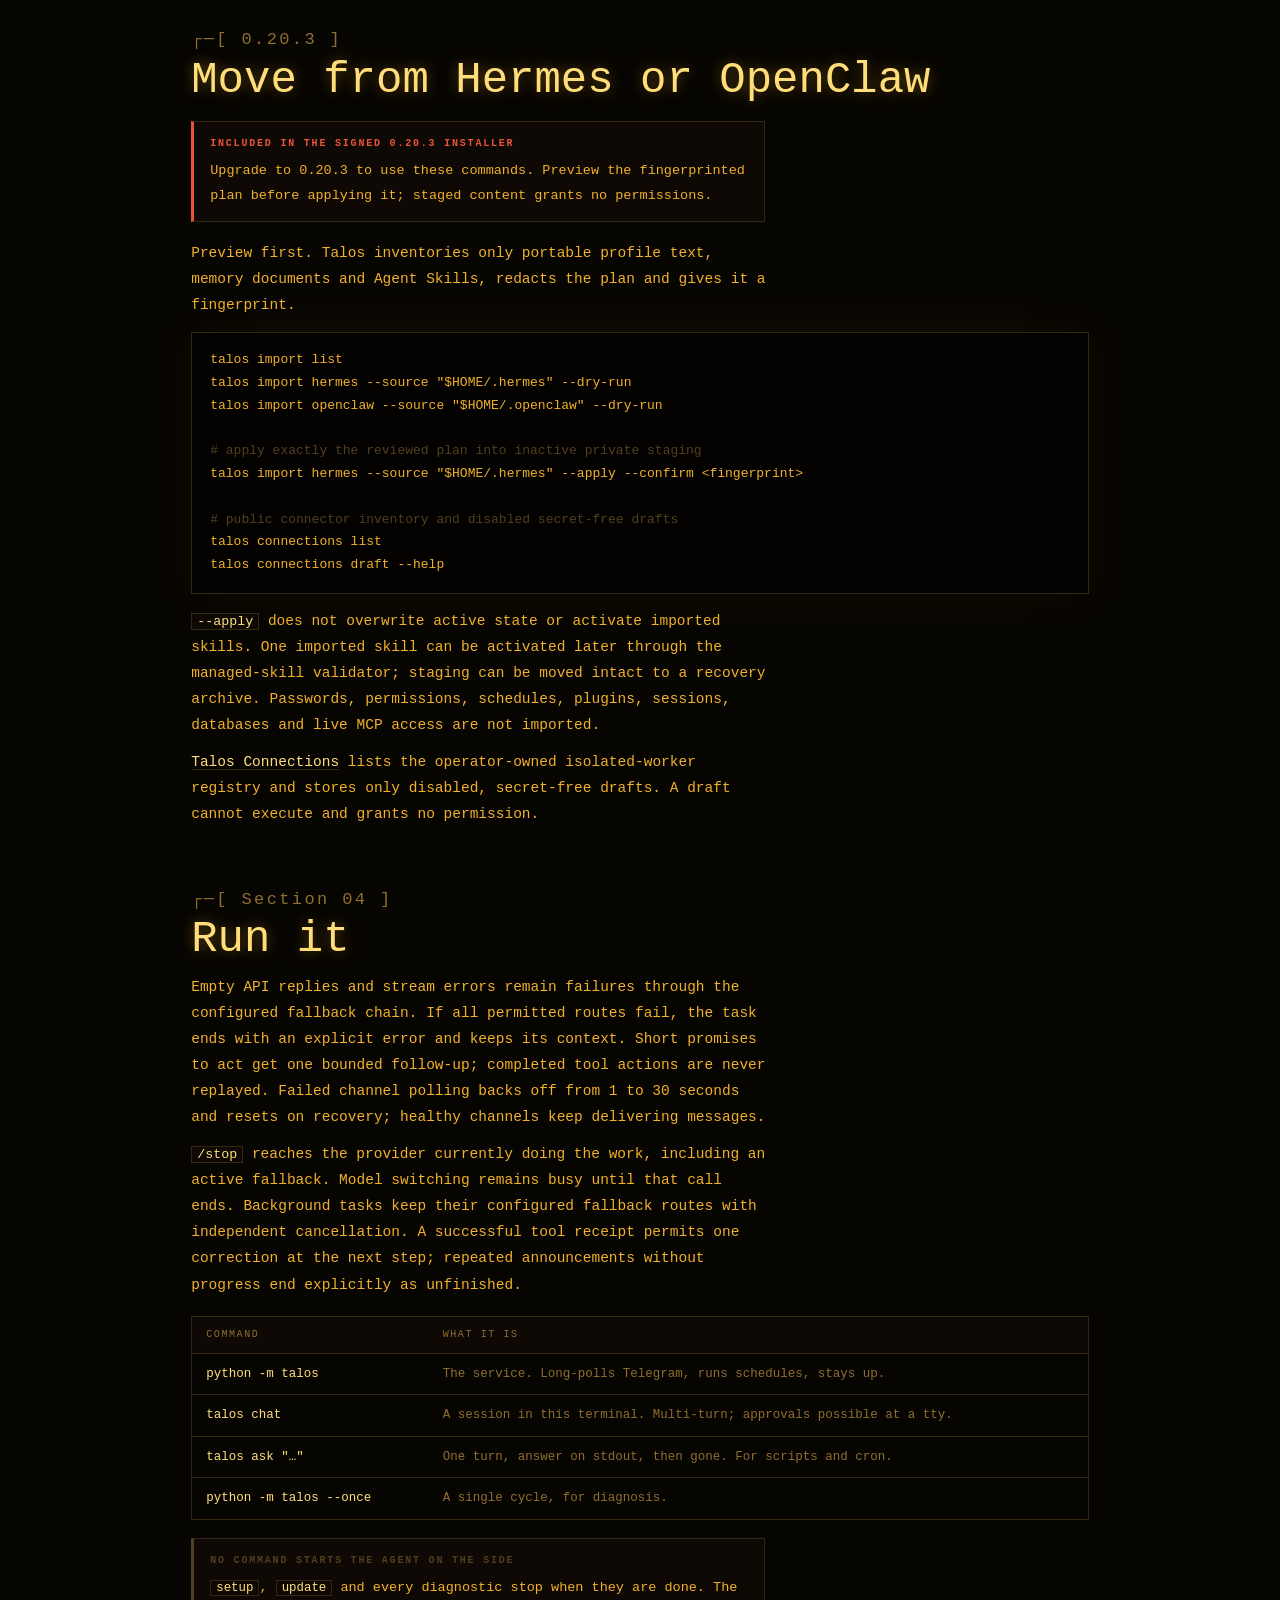
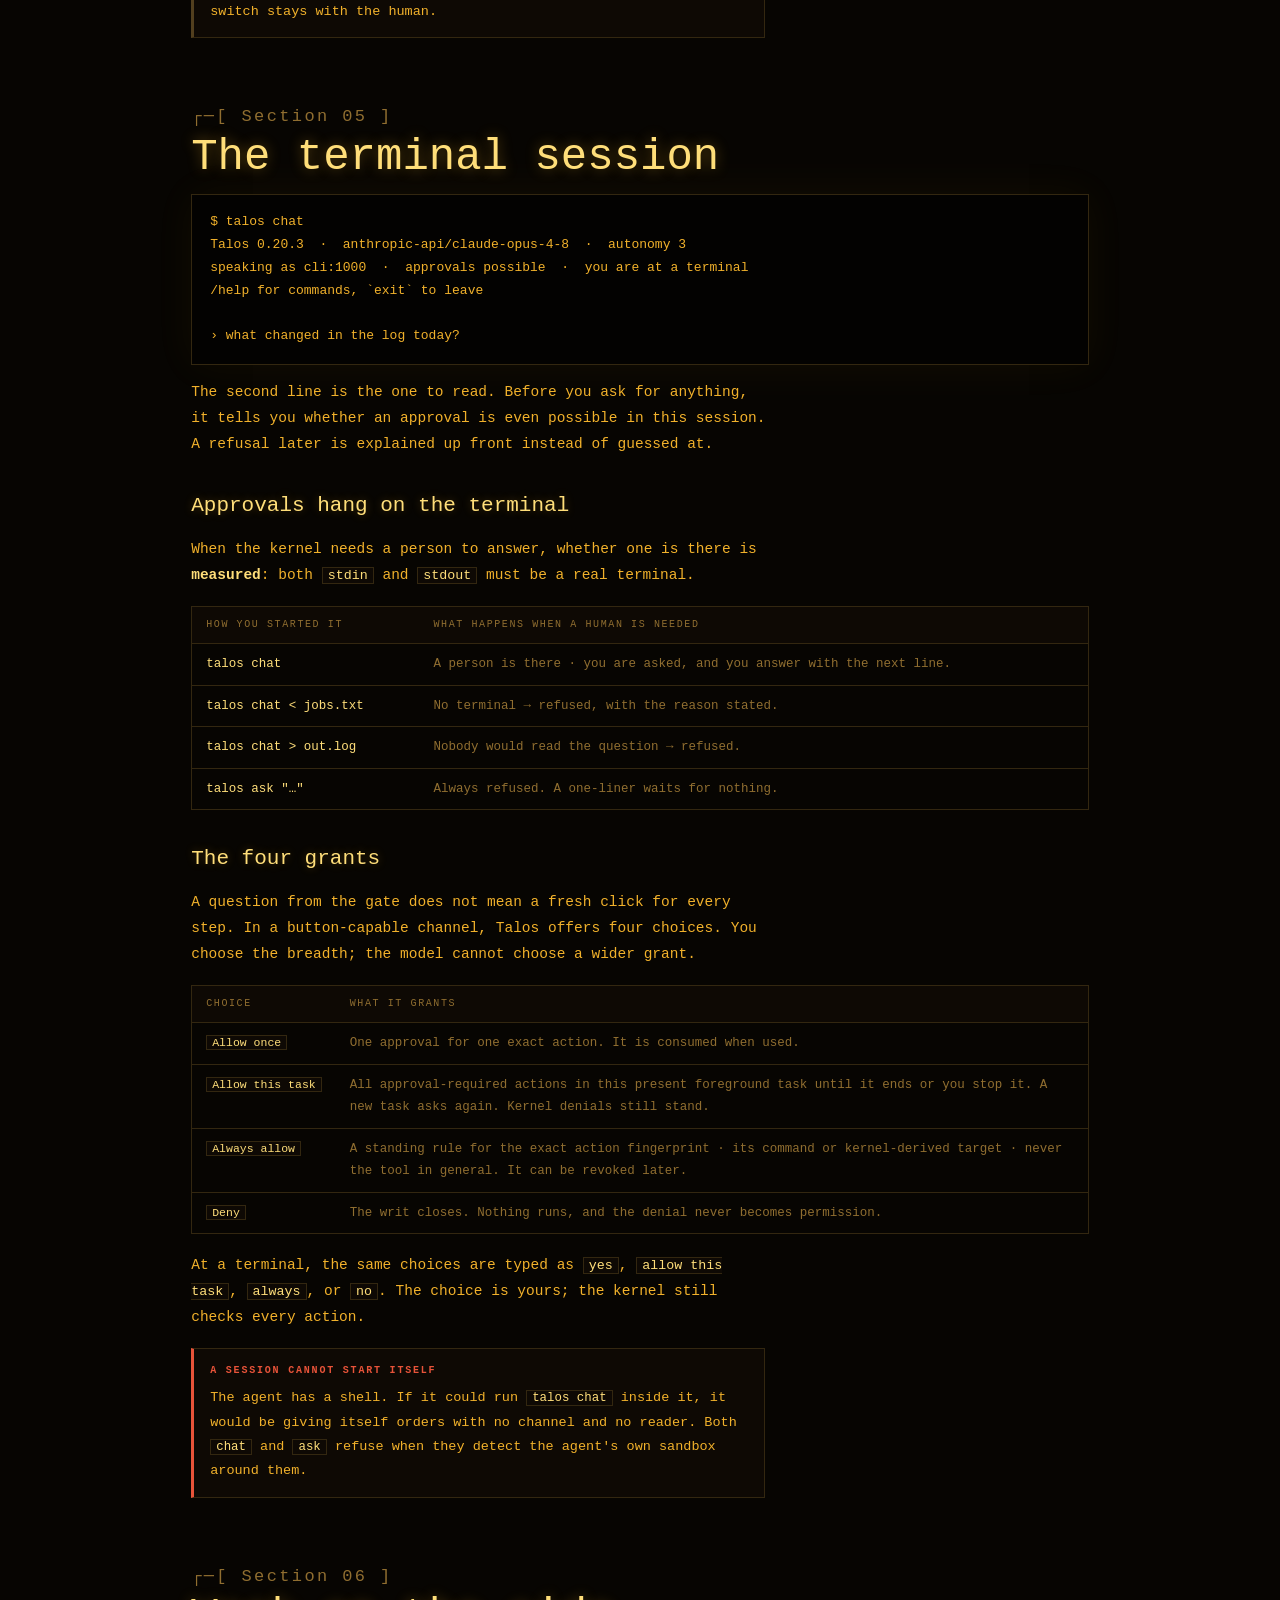
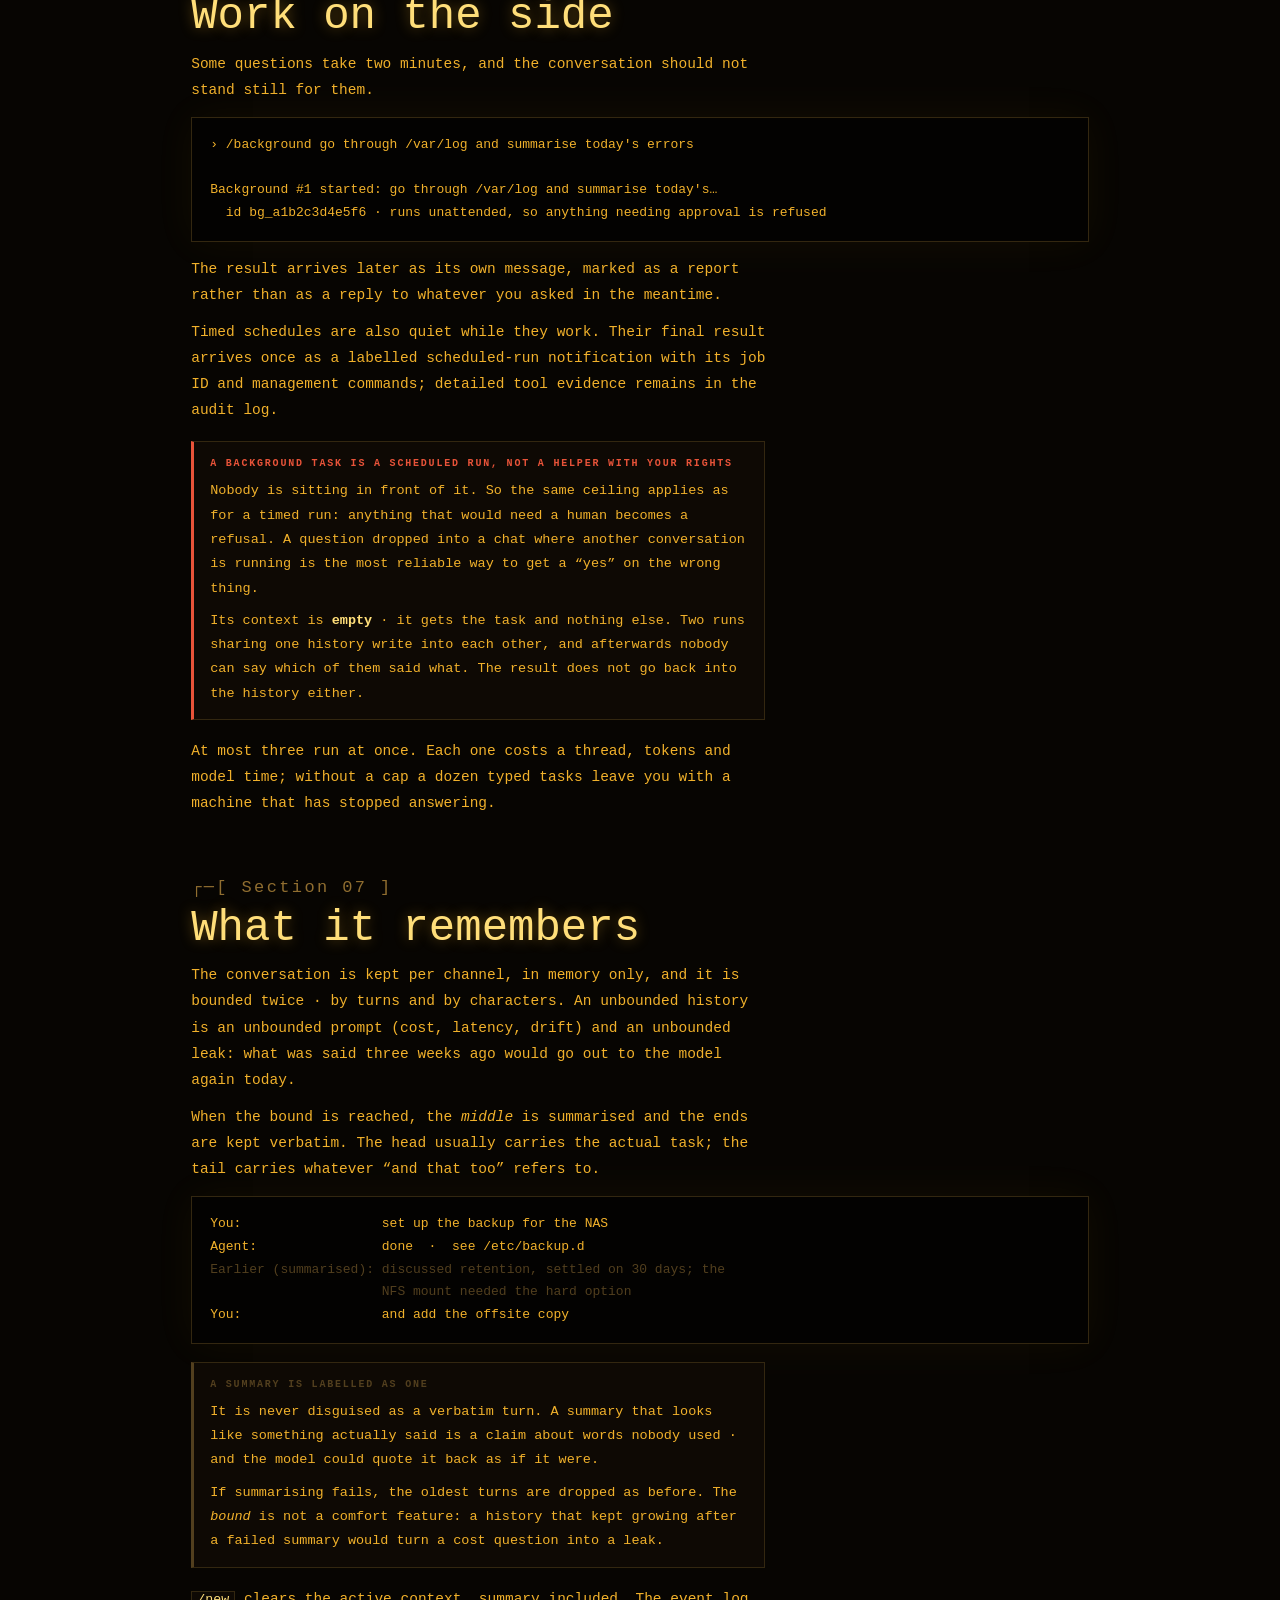
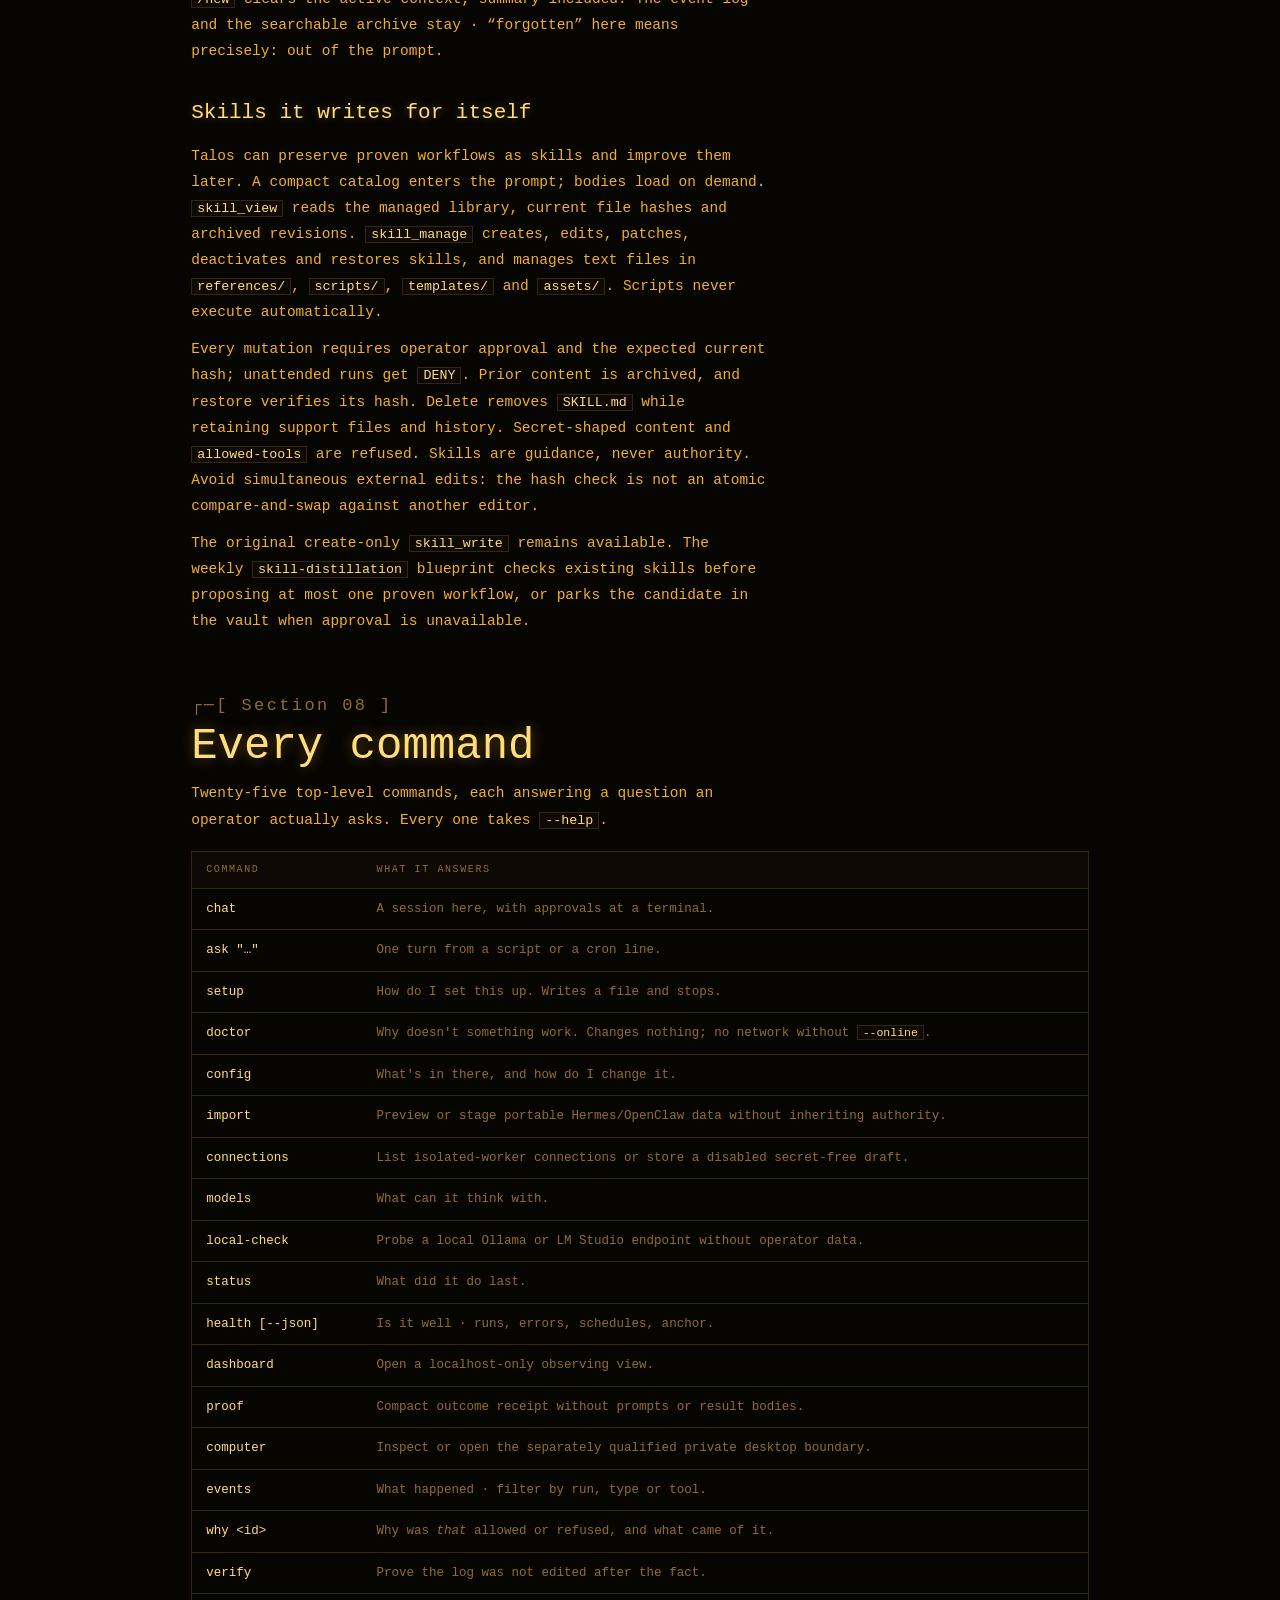
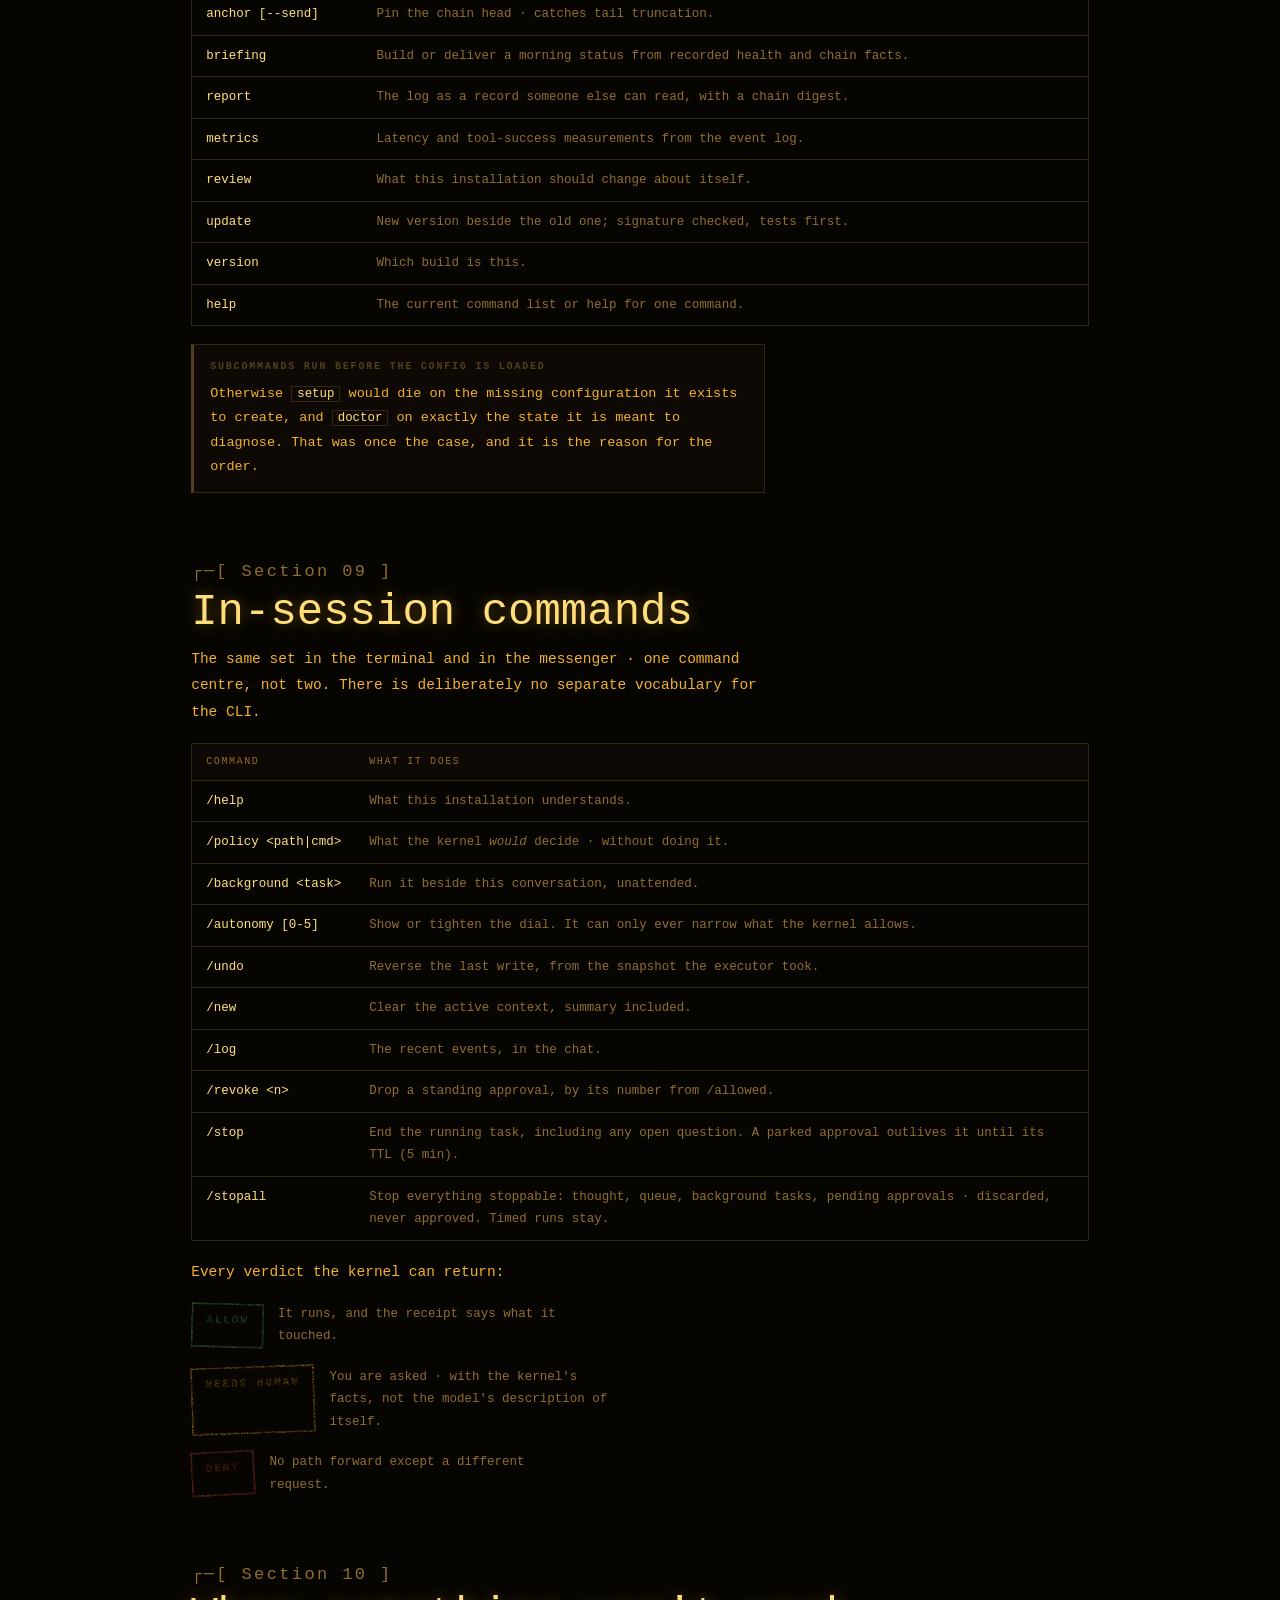
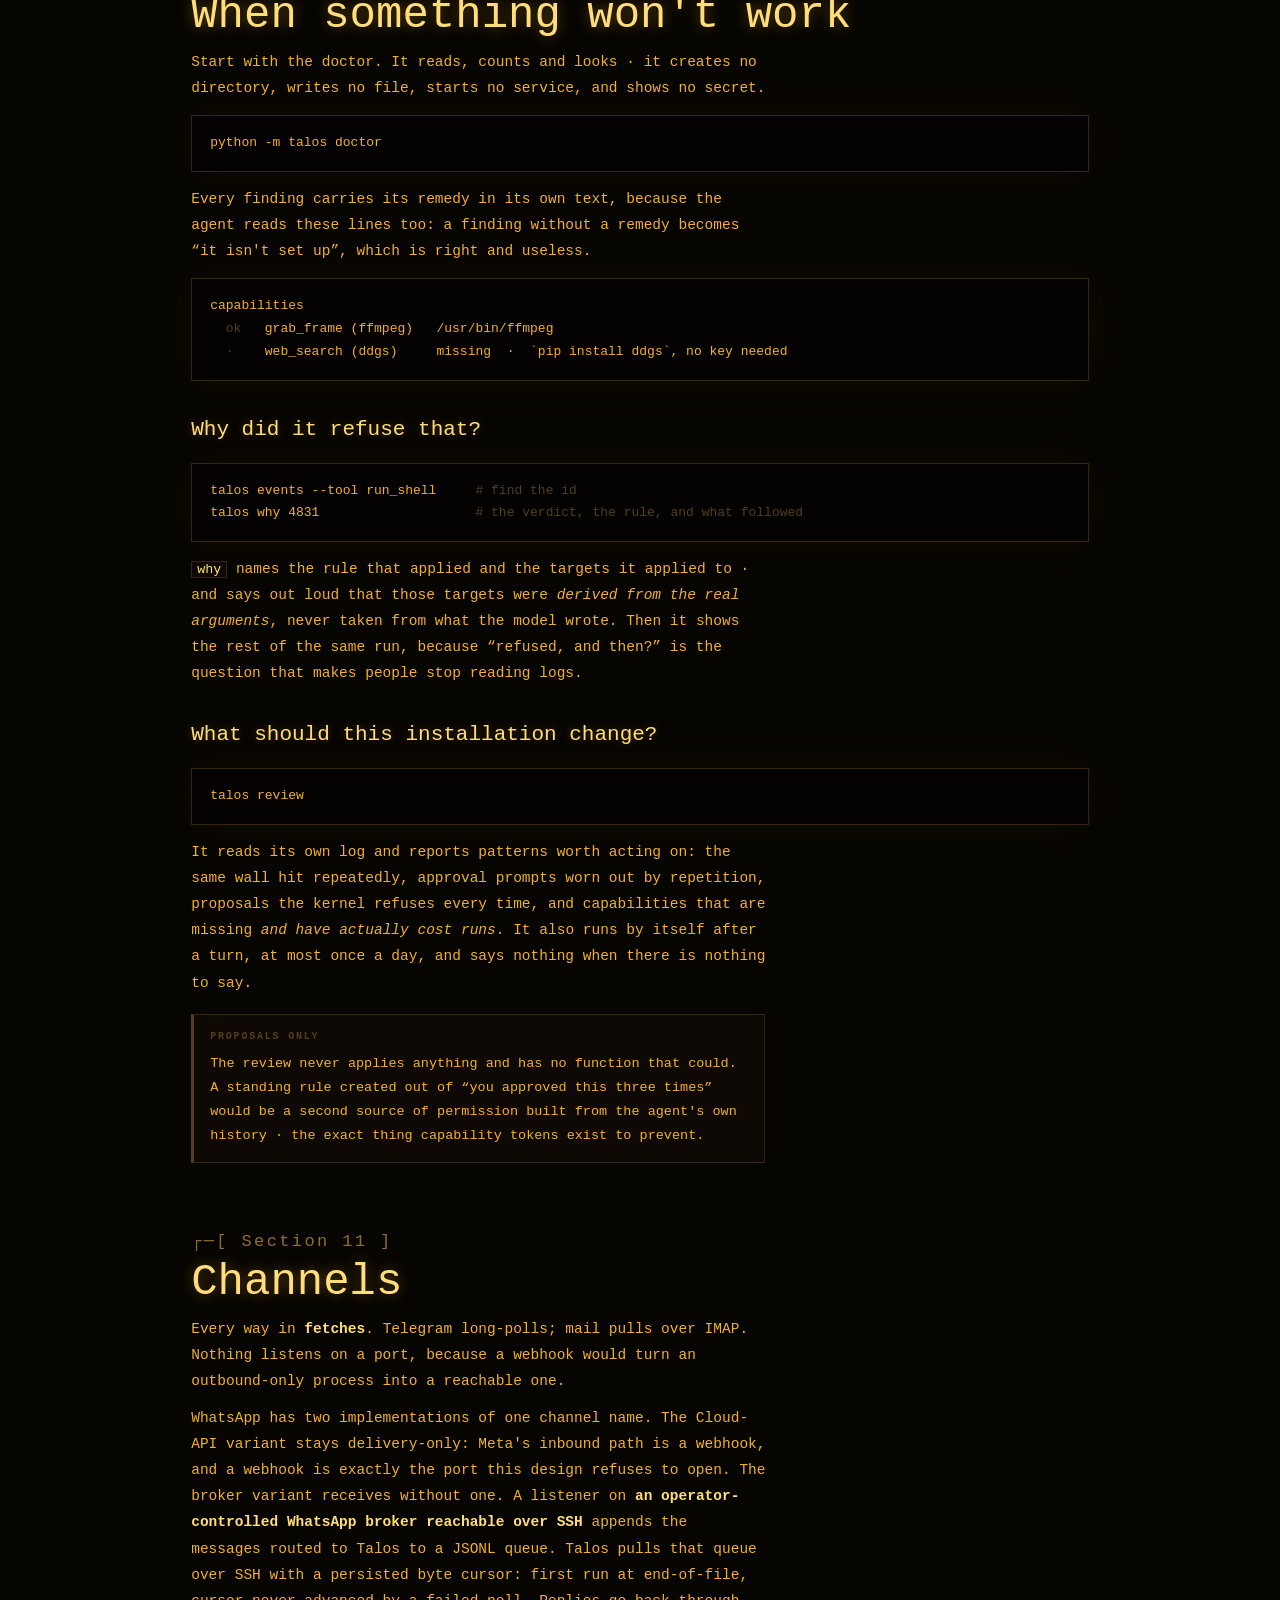
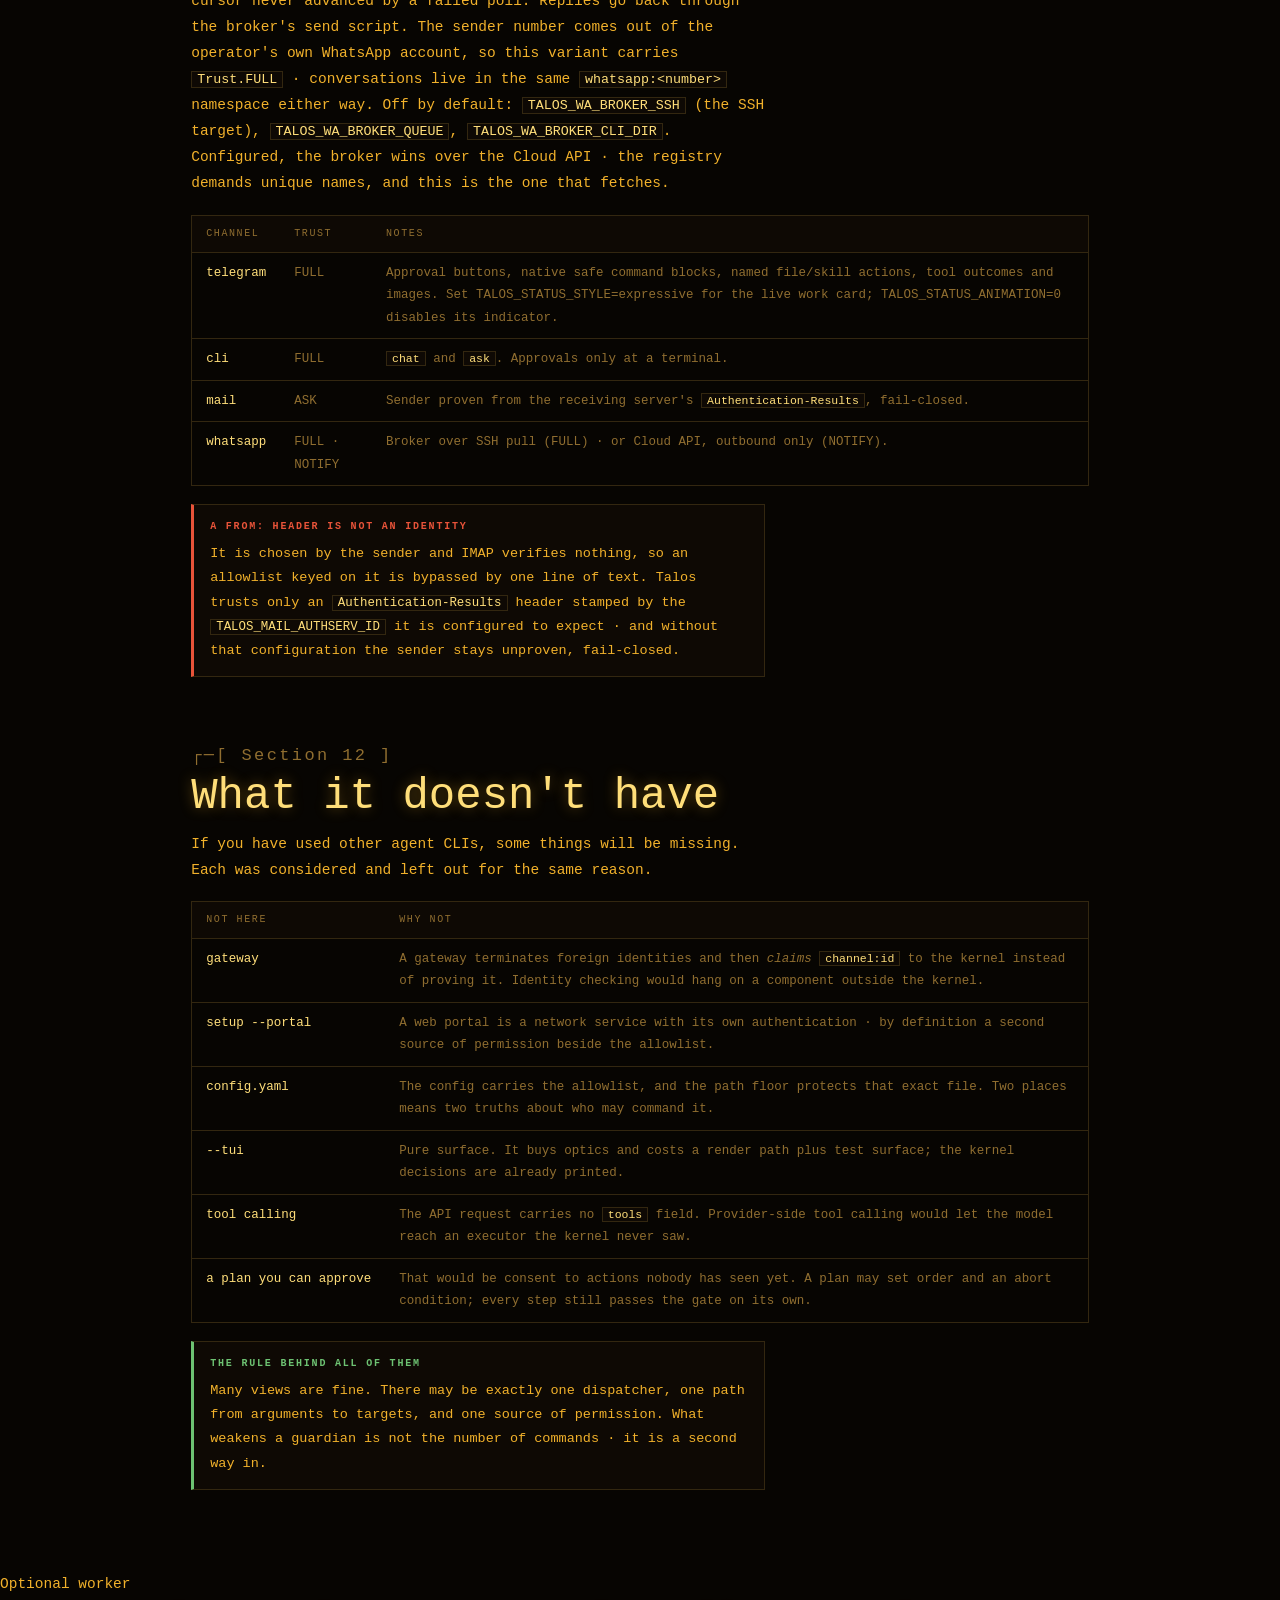
==== commit 4ecfa51c: "fix(telegram): buffer decorative prefixes before streaming replies" ====
--- a/site/docs/index.html
+++ b/site/docs/index.html
@@ -244,7 +244,7 @@
     <p class="lede">That one decision shapes the rest of this manual. It is why the
     command list is short, and why a few obvious conveniences are missing on purpose.</p>
     <div class="spec-row">
-      <div class="spec"><b>3565</b>automated tests</div>
+      <div class="spec"><b>3578</b>automated tests</div>
       <div class="spec"><b>277/277</b>adversarial</div>
       <div class="spec"><b>996</b>gate lines</div>
       <div class="spec"><b>37</b>gated tools</div>
@@ -382,10 +382,10 @@
   </section>
 
   <section id="migration" class="rv">
-    <h2><span class="n">0.20.2</span>Move from Hermes or OpenClaw</h2>
+    <h2><span class="n">0.20.3</span>Move from Hermes or OpenClaw</h2>
     <div class="note warn">
-      <b>Included in the signed 0.20.2 installer</b>
-      <p>Upgrade to 0.20.2 to use these commands. Preview the fingerprinted plan before
+      <b>Included in the signed 0.20.3 installer</b>
+      <p>Upgrade to 0.20.3 to use these commands. Preview the fingerprinted plan before
       applying it; staged content grants no permissions.</p>
     </div>
     <p>Preview first. Talos inventories only portable profile text, memory documents
@@ -440,7 +440,7 @@
   <section id="session" class="rv">
     <h2><span class="n">Section 05</span>The terminal session</h2>
 <pre>$ talos chat
-Talos 0.20.2  ·  anthropic-api/claude-opus-4-8  ·  autonomy 3
+Talos 0.20.3  ·  anthropic-api/claude-opus-4-8  ·  autonomy 3
 speaking as cli:1000  ·  approvals possible  ·  you are at a terminal
 /help for commands, `exit` to leave
 
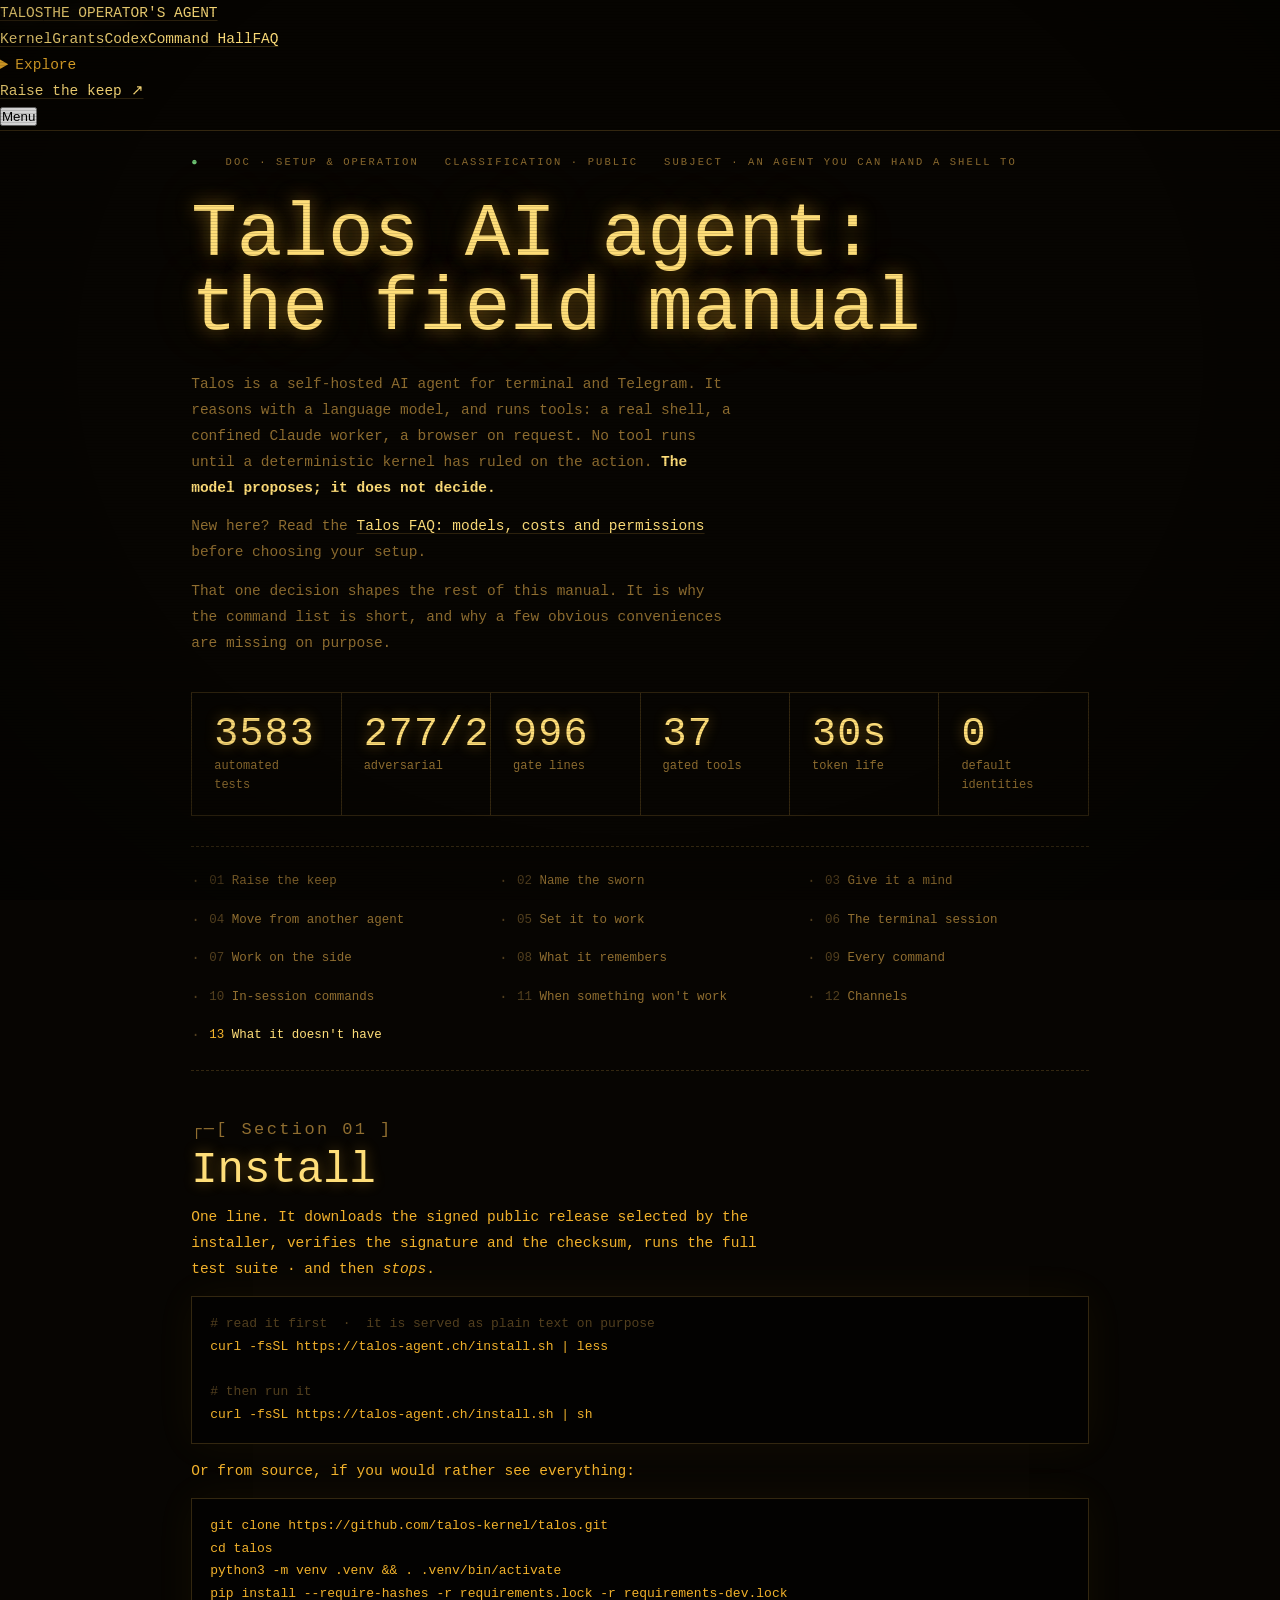
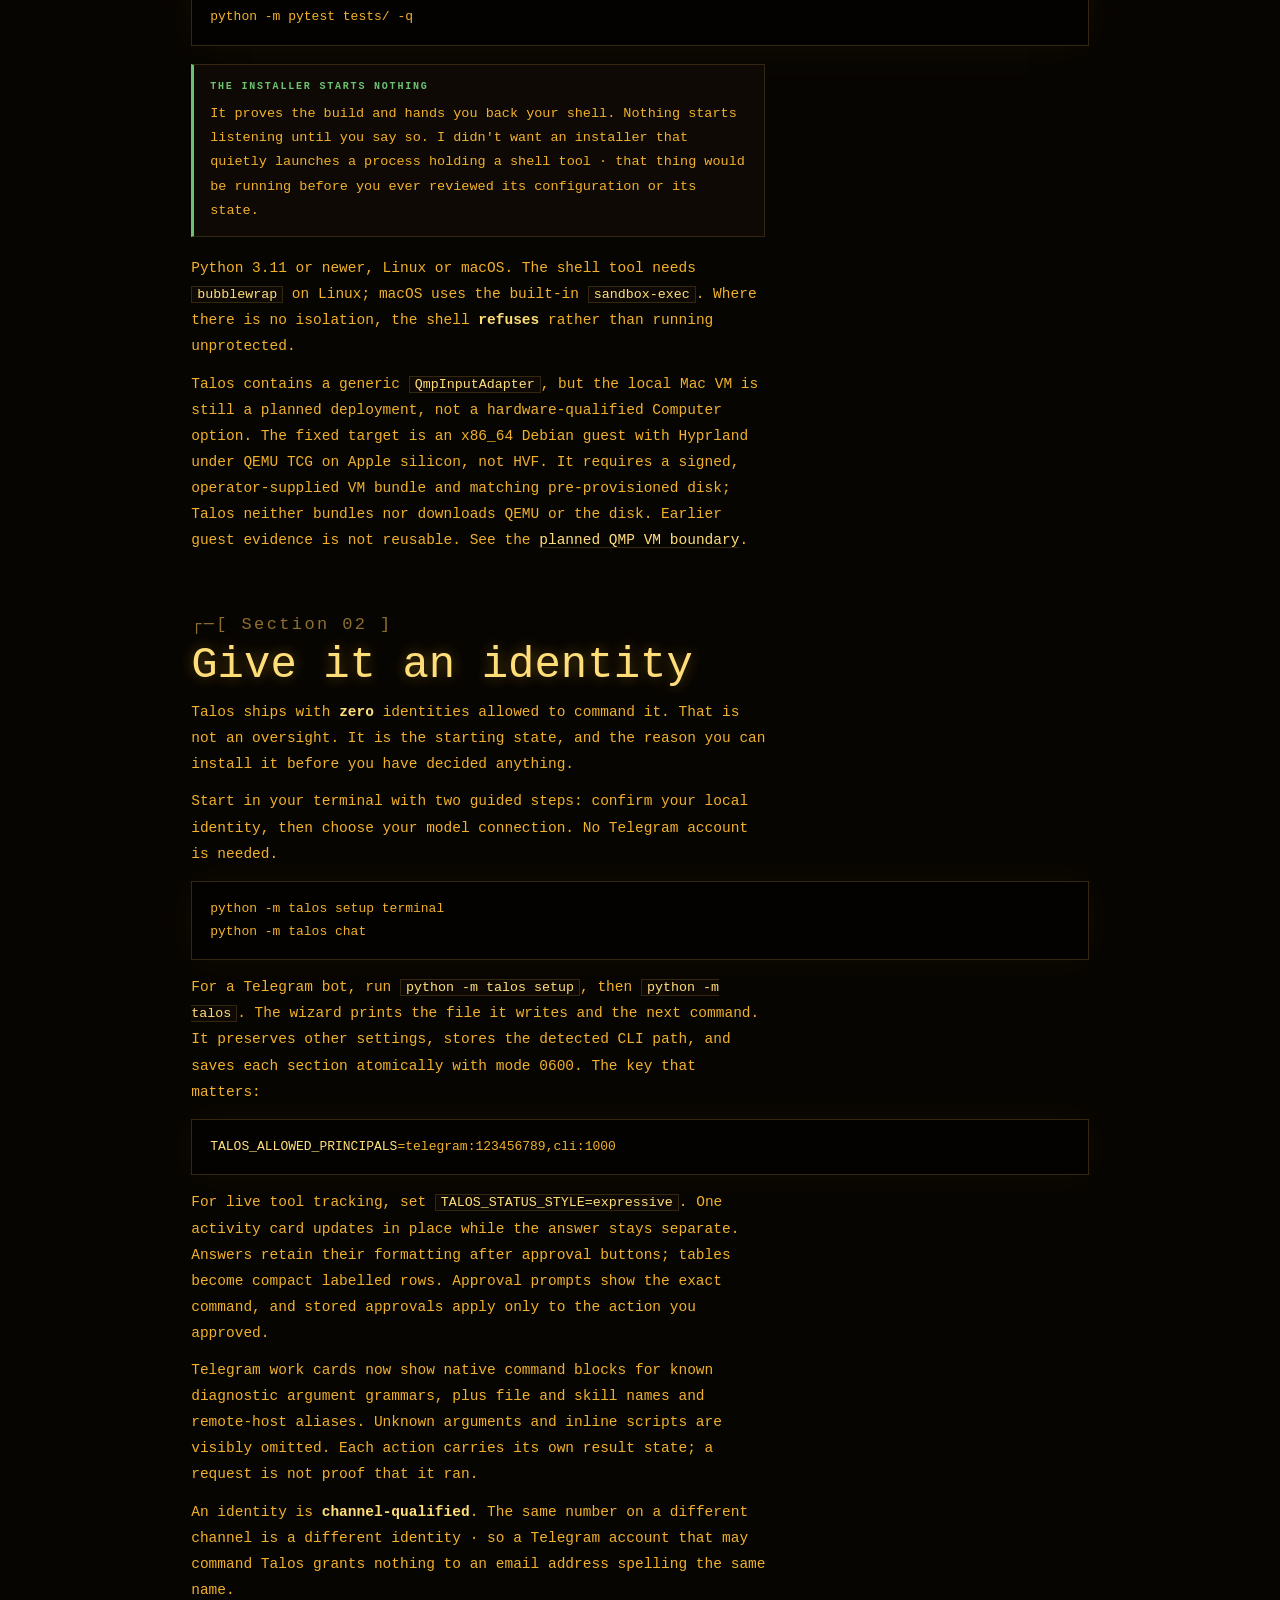
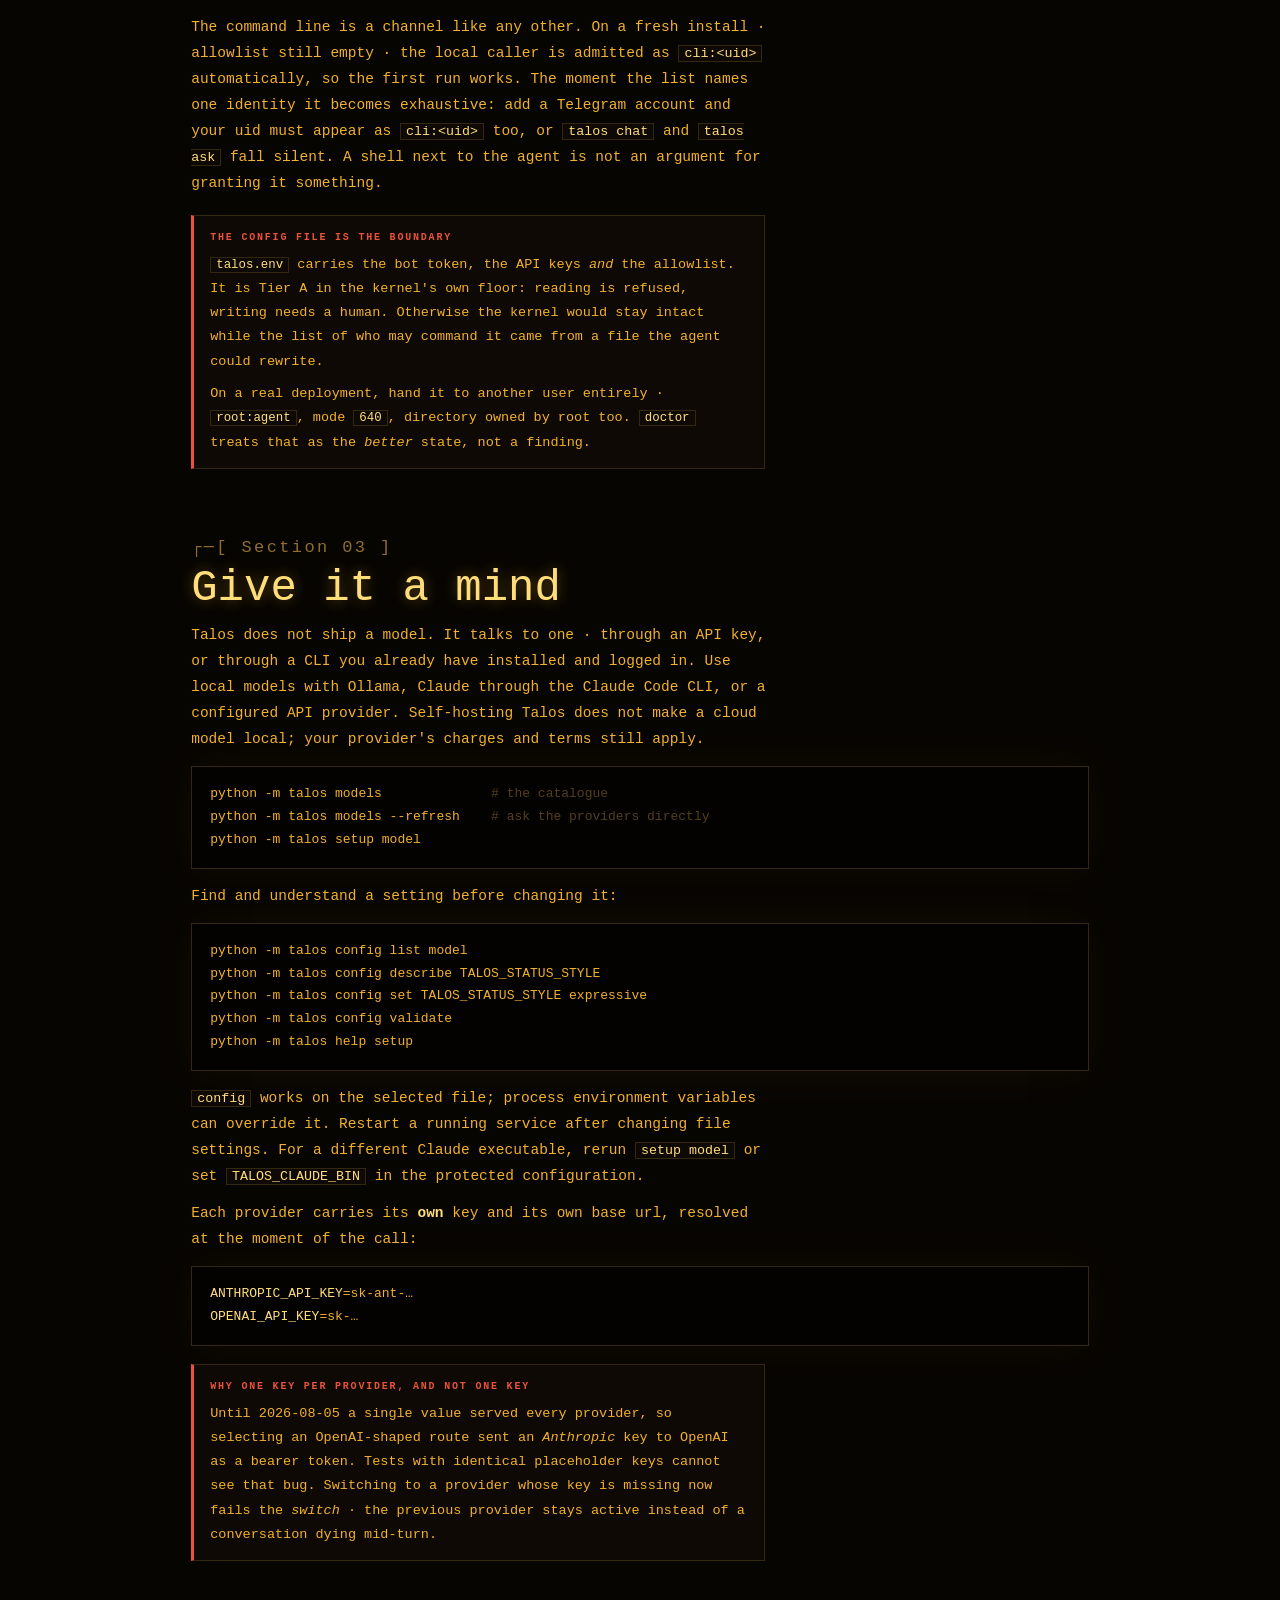
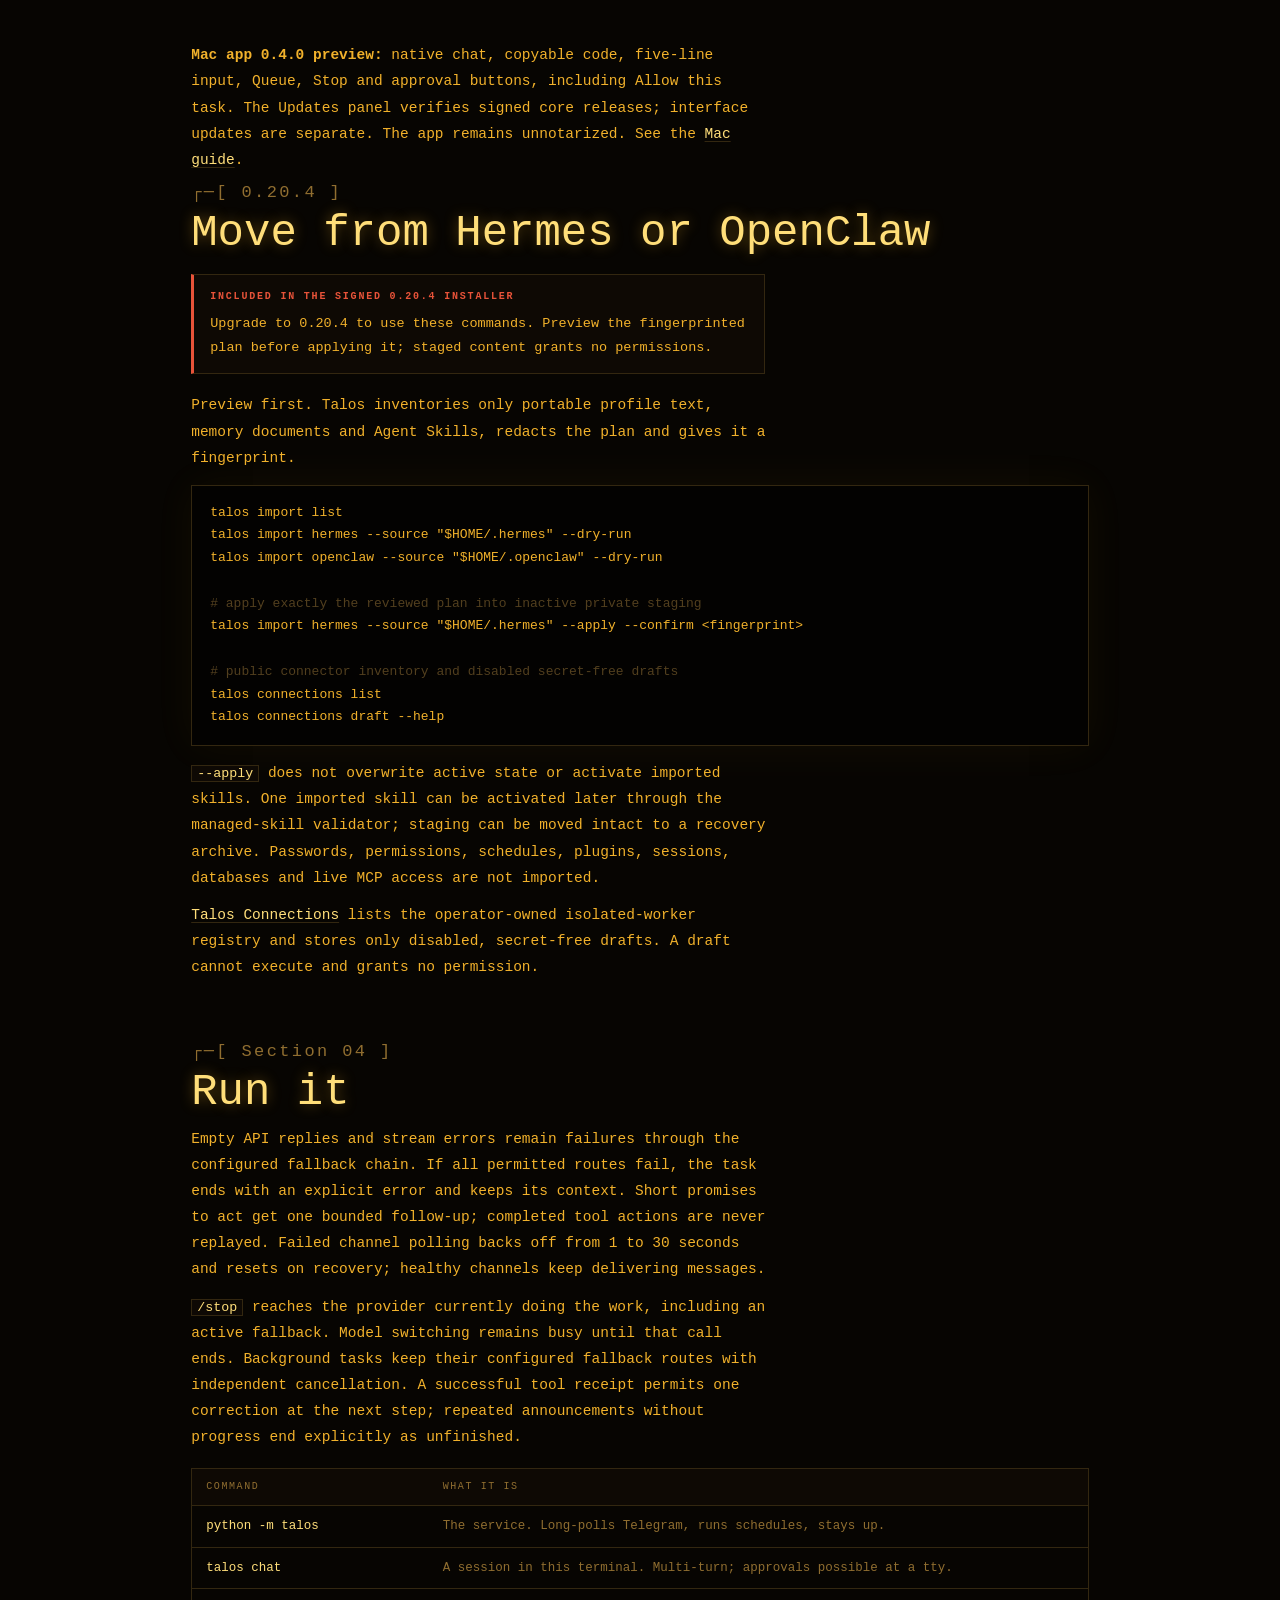
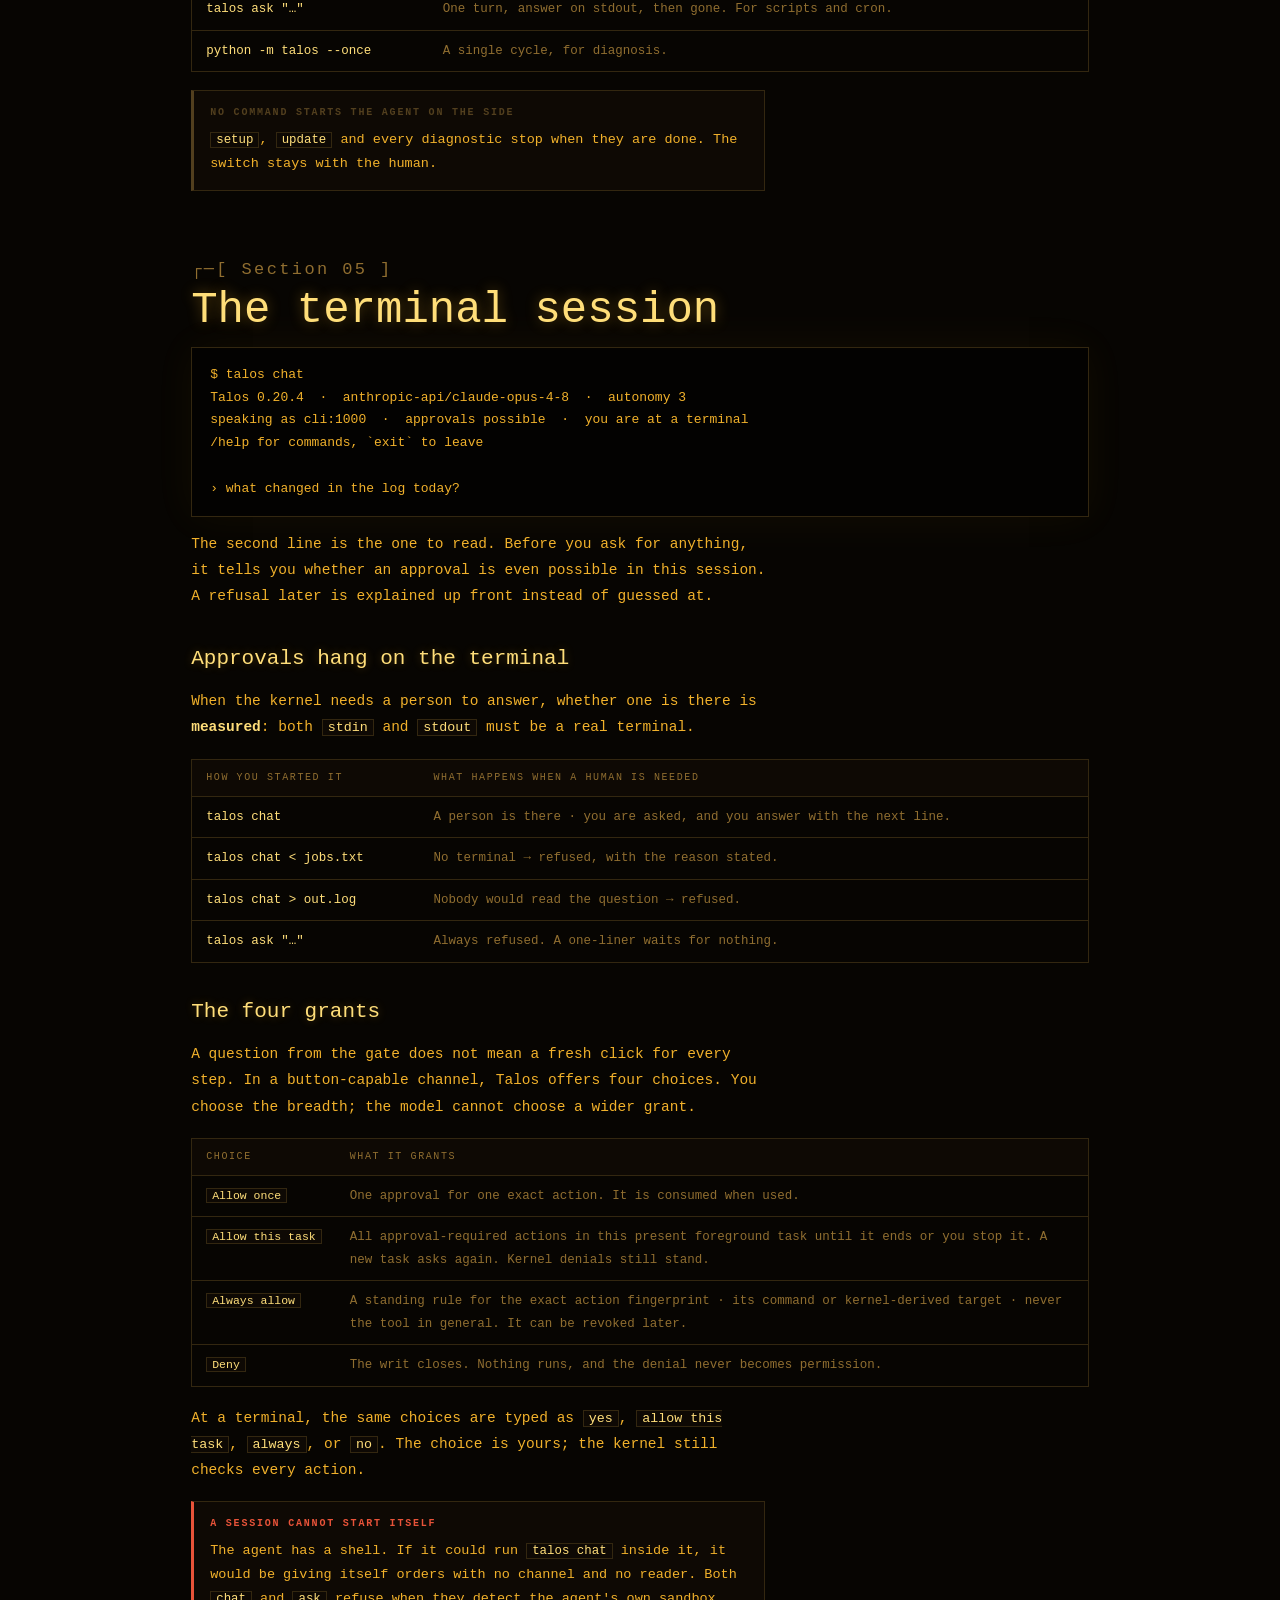
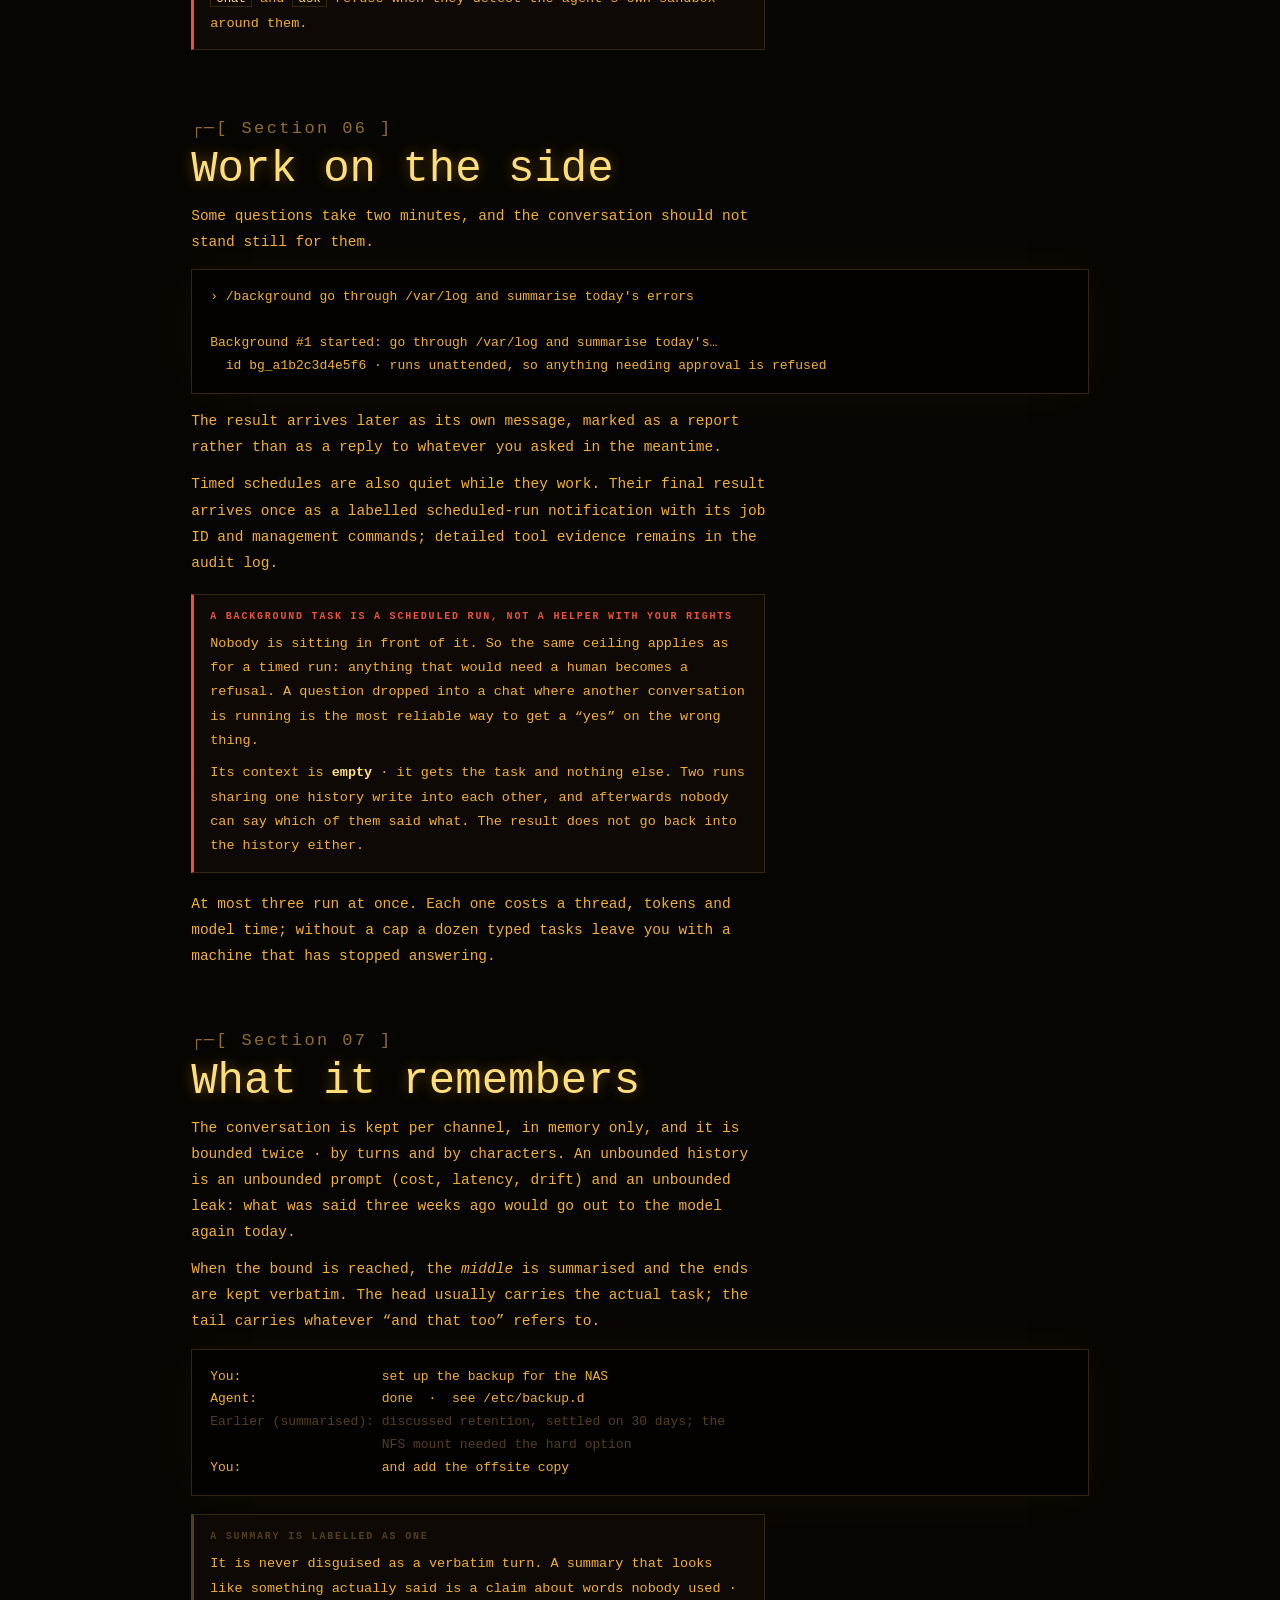
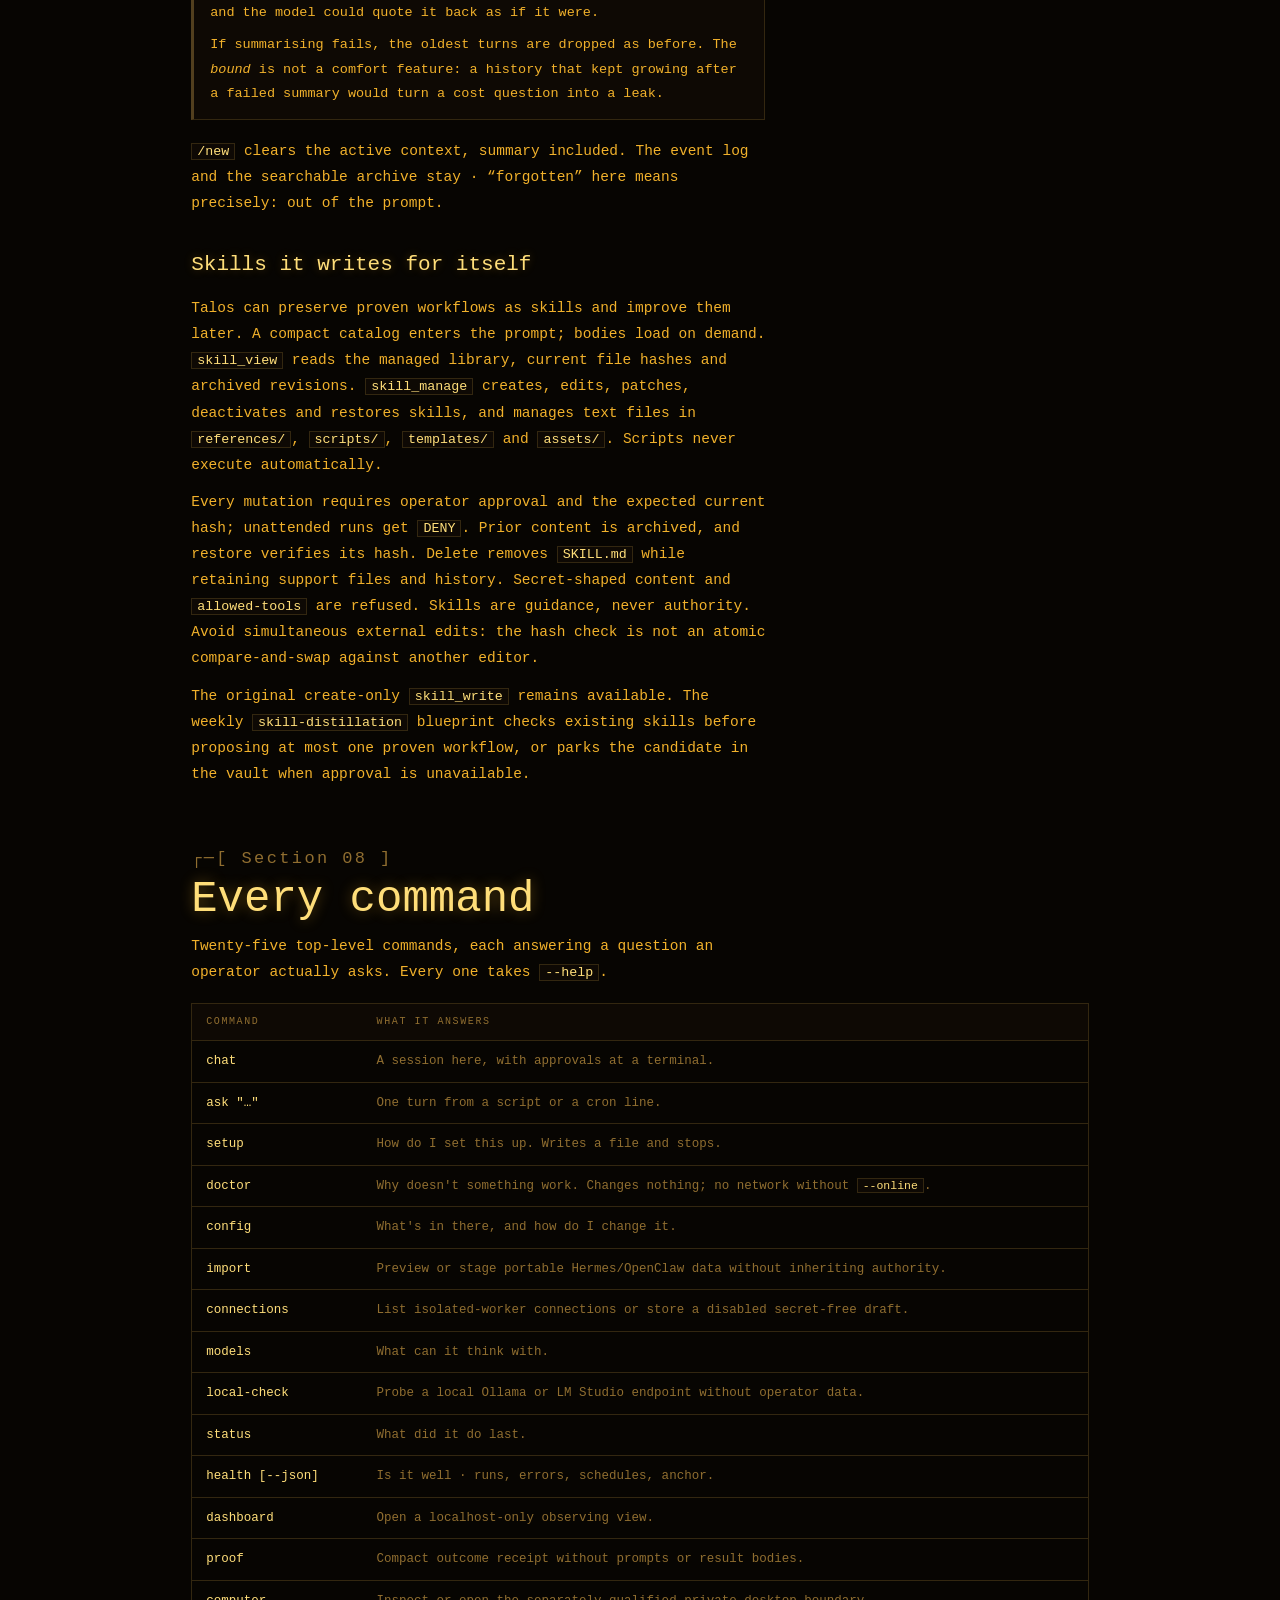
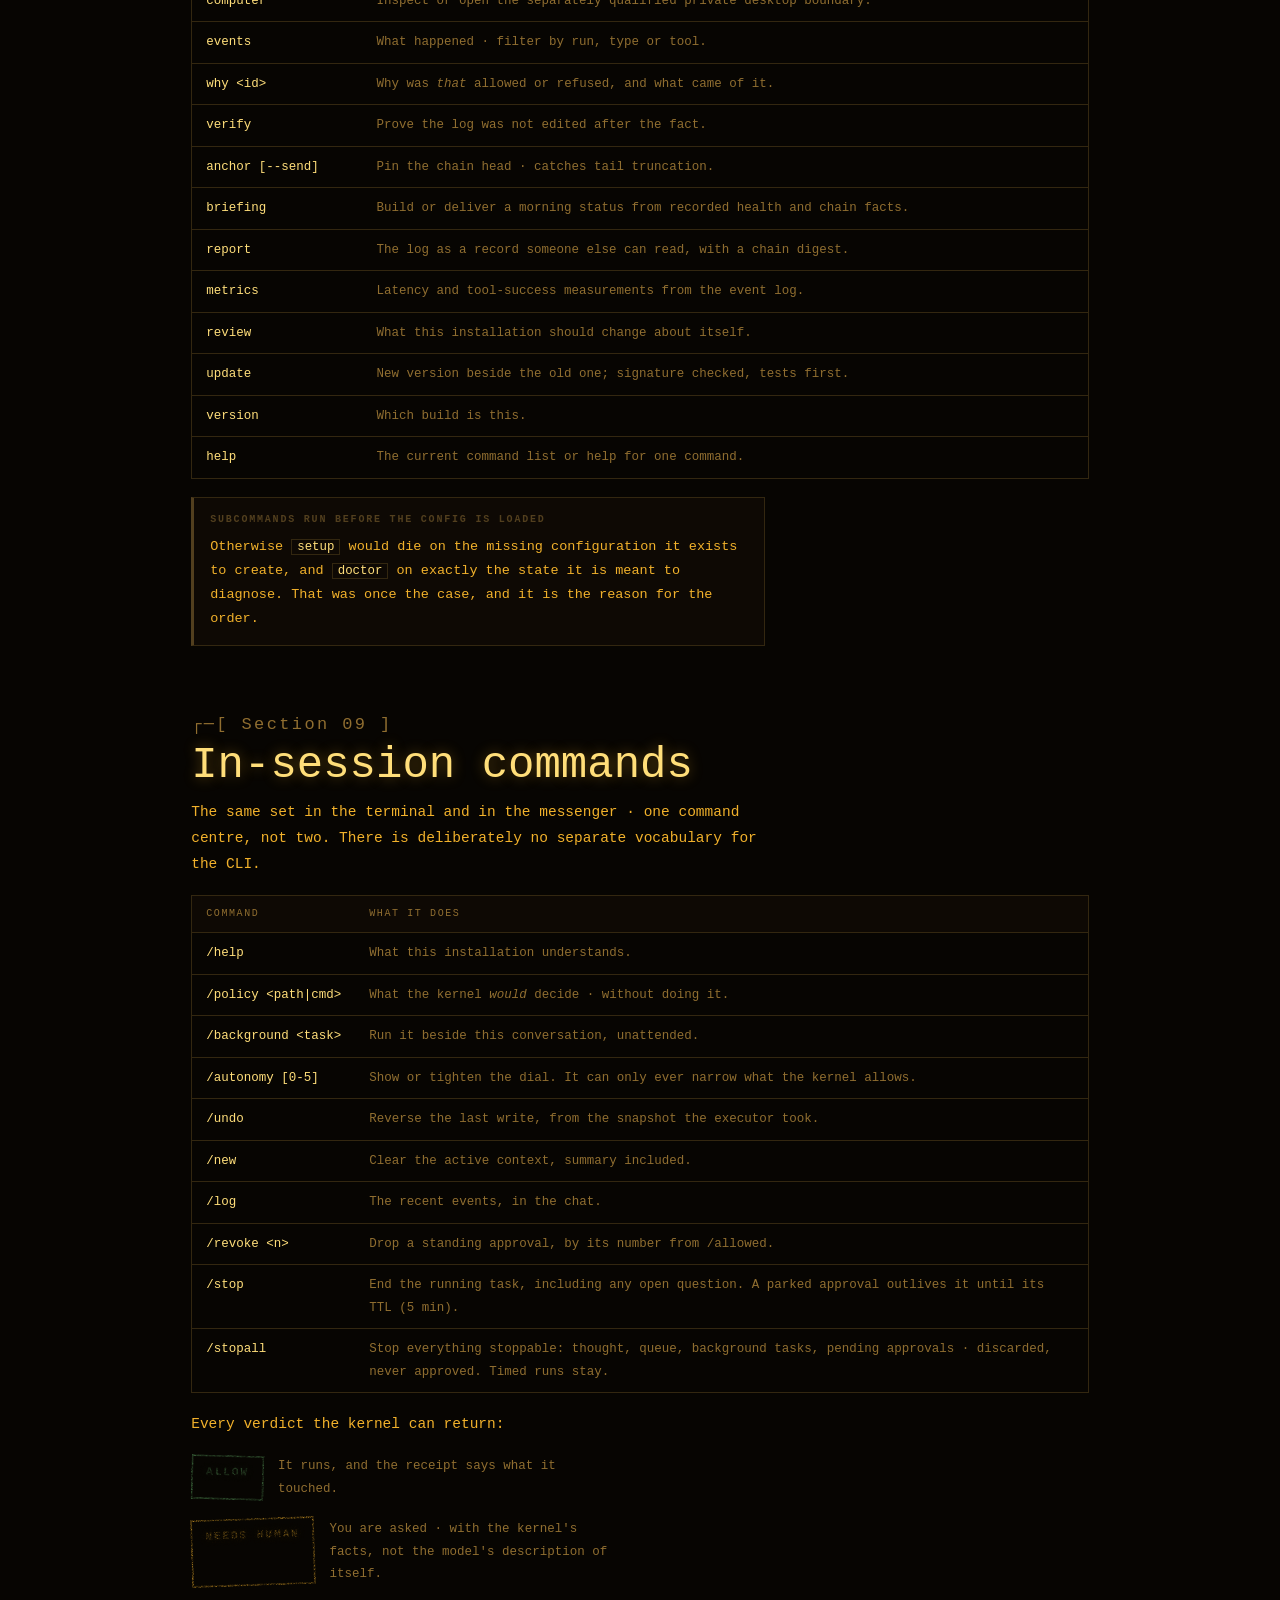
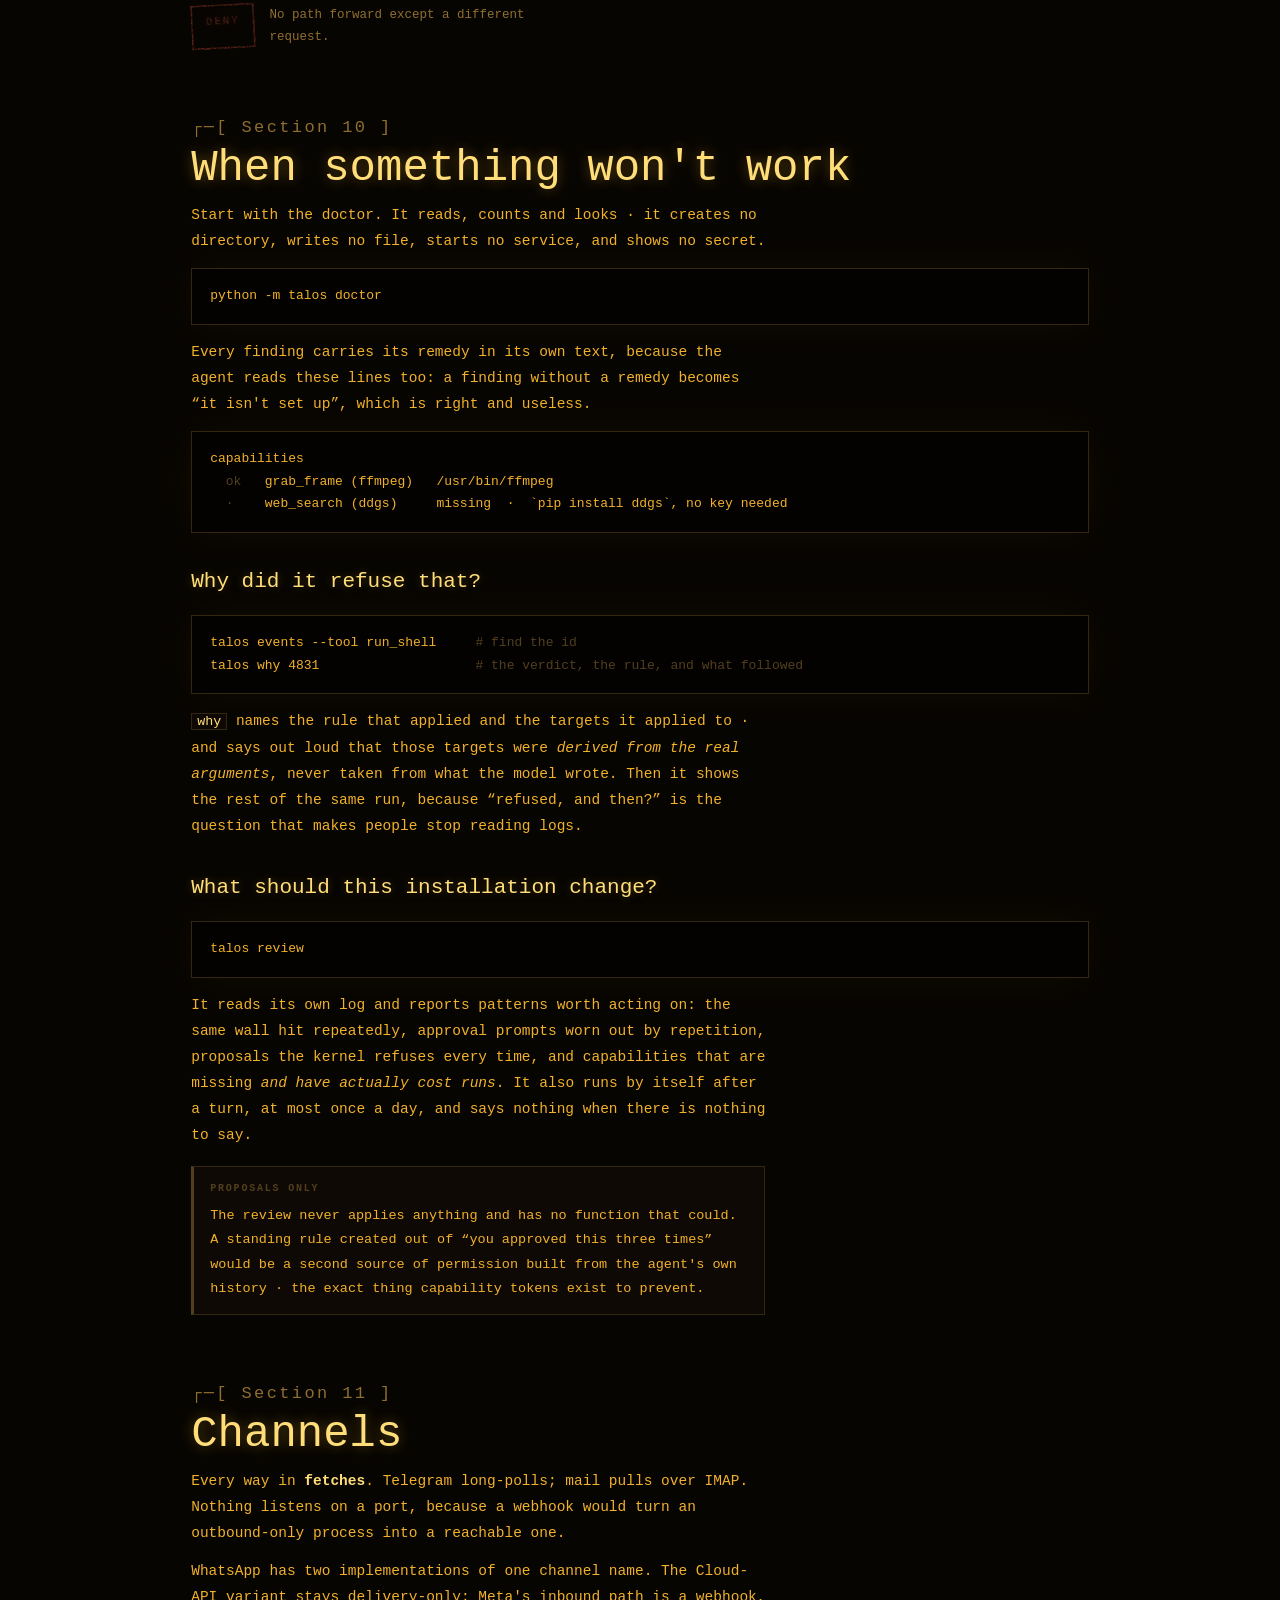
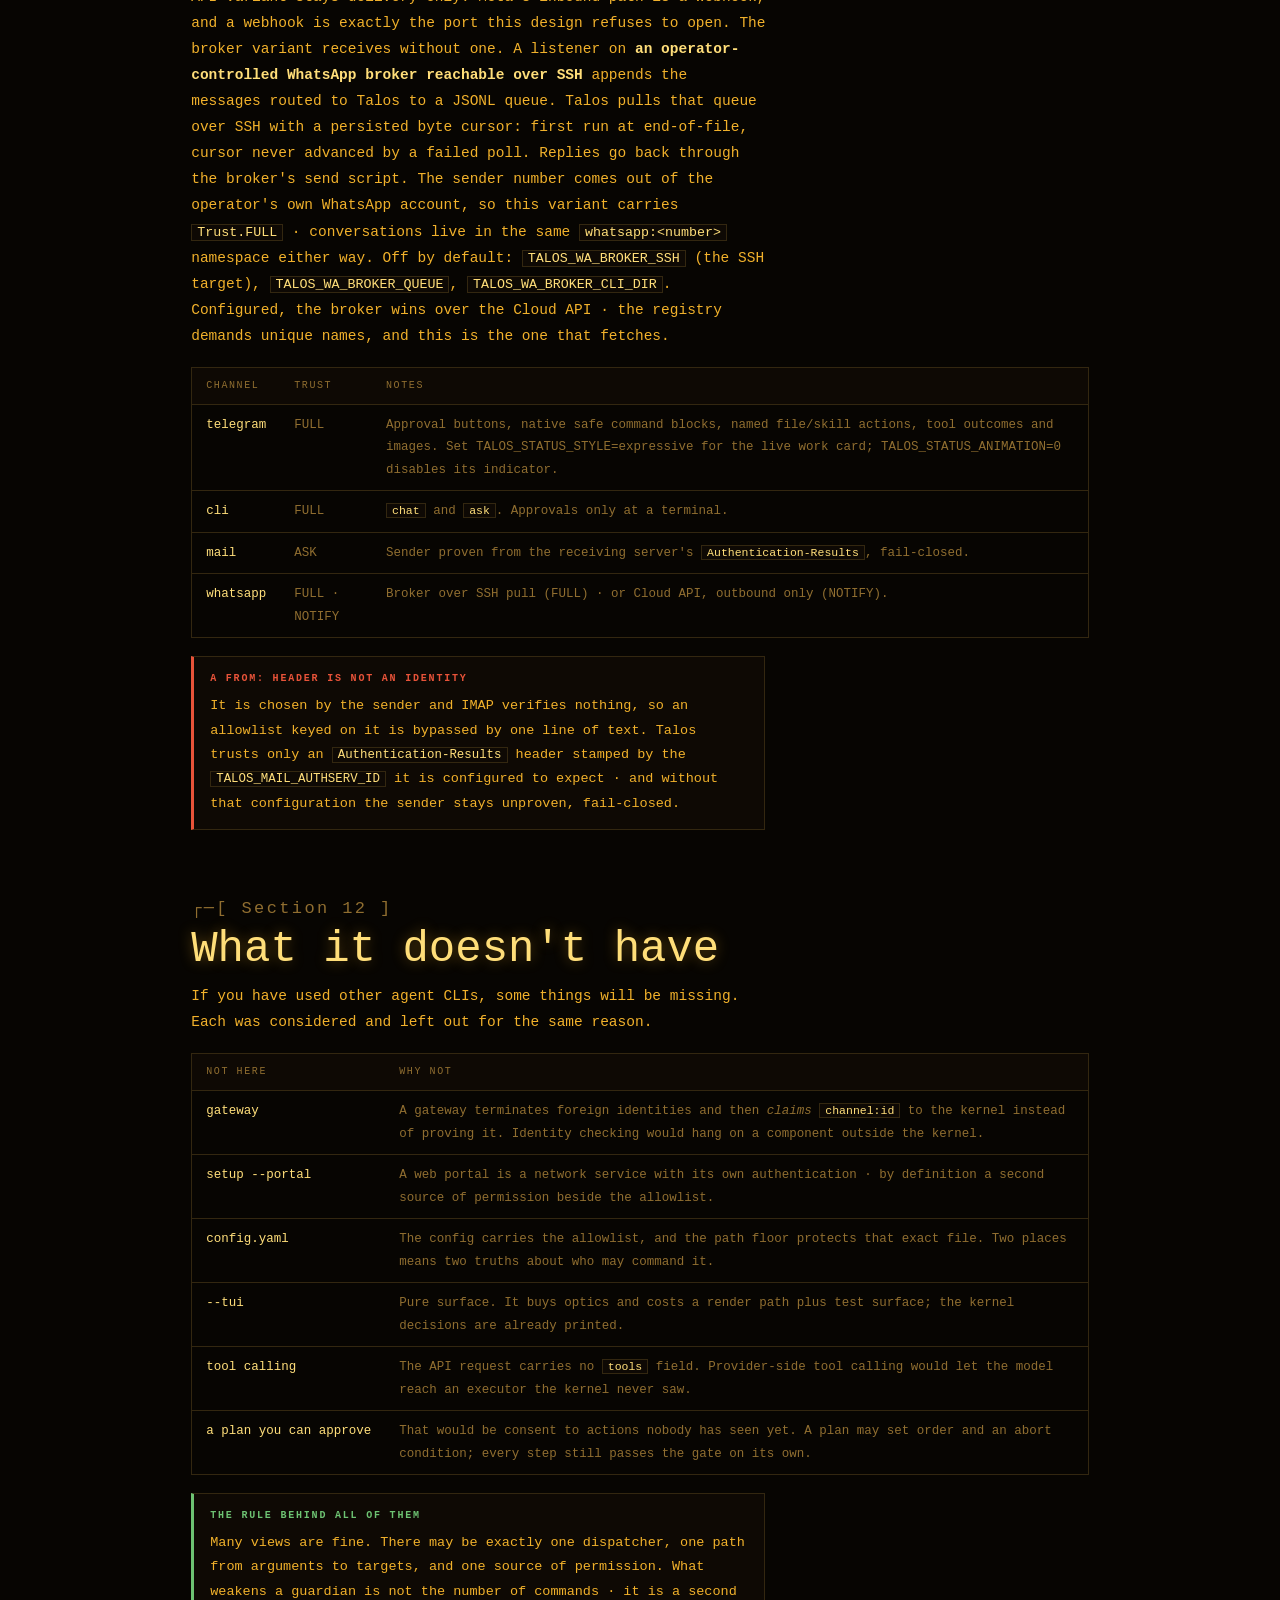
==== commit 35750814: "release: Talos 0.20.4 with native Mac chat and verified core updates" ====
--- a/site/docs/index.html
+++ b/site/docs/index.html
@@ -244,7 +244,7 @@
     <p class="lede">That one decision shapes the rest of this manual. It is why the
     command list is short, and why a few obvious conveniences are missing on purpose.</p>
     <div class="spec-row">
-      <div class="spec"><b>3578</b>automated tests</div>
+      <div class="spec"><b>3583</b>automated tests</div>
       <div class="spec"><b>277/277</b>adversarial</div>
       <div class="spec"><b>996</b>gate lines</div>
       <div class="spec"><b>37</b>gated tools</div>
@@ -382,10 +382,14 @@
   </section>
 
   <section id="migration" class="rv">
-    <h2><span class="n">0.20.3</span>Move from Hermes or OpenClaw</h2>
+    <p><b>Mac app 0.4.0 preview:</b> native chat, copyable code, five-line input, Queue,
+      Stop and approval buttons, including Allow this task. The Updates panel verifies
+      signed core releases; interface updates are separate. The app remains unnotarized.
+      See the <a href="https://github.com/talos-kernel/Talos/blob/main/macos/README.md">Mac guide</a>.</p>
+    <h2><span class="n">0.20.4</span>Move from Hermes or OpenClaw</h2>
     <div class="note warn">
-      <b>Included in the signed 0.20.3 installer</b>
-      <p>Upgrade to 0.20.3 to use these commands. Preview the fingerprinted plan before
+      <b>Included in the signed 0.20.4 installer</b>
+      <p>Upgrade to 0.20.4 to use these commands. Preview the fingerprinted plan before
       applying it; staged content grants no permissions.</p>
     </div>
     <p>Preview first. Talos inventories only portable profile text, memory documents
@@ -440,7 +444,7 @@
   <section id="session" class="rv">
     <h2><span class="n">Section 05</span>The terminal session</h2>
 <pre>$ talos chat
-Talos 0.20.3  ·  anthropic-api/claude-opus-4-8  ·  autonomy 3
+Talos 0.20.4  ·  anthropic-api/claude-opus-4-8  ·  autonomy 3
 speaking as cli:1000  ·  approvals possible  ·  you are at a terminal
 /help for commands, `exit` to leave
 
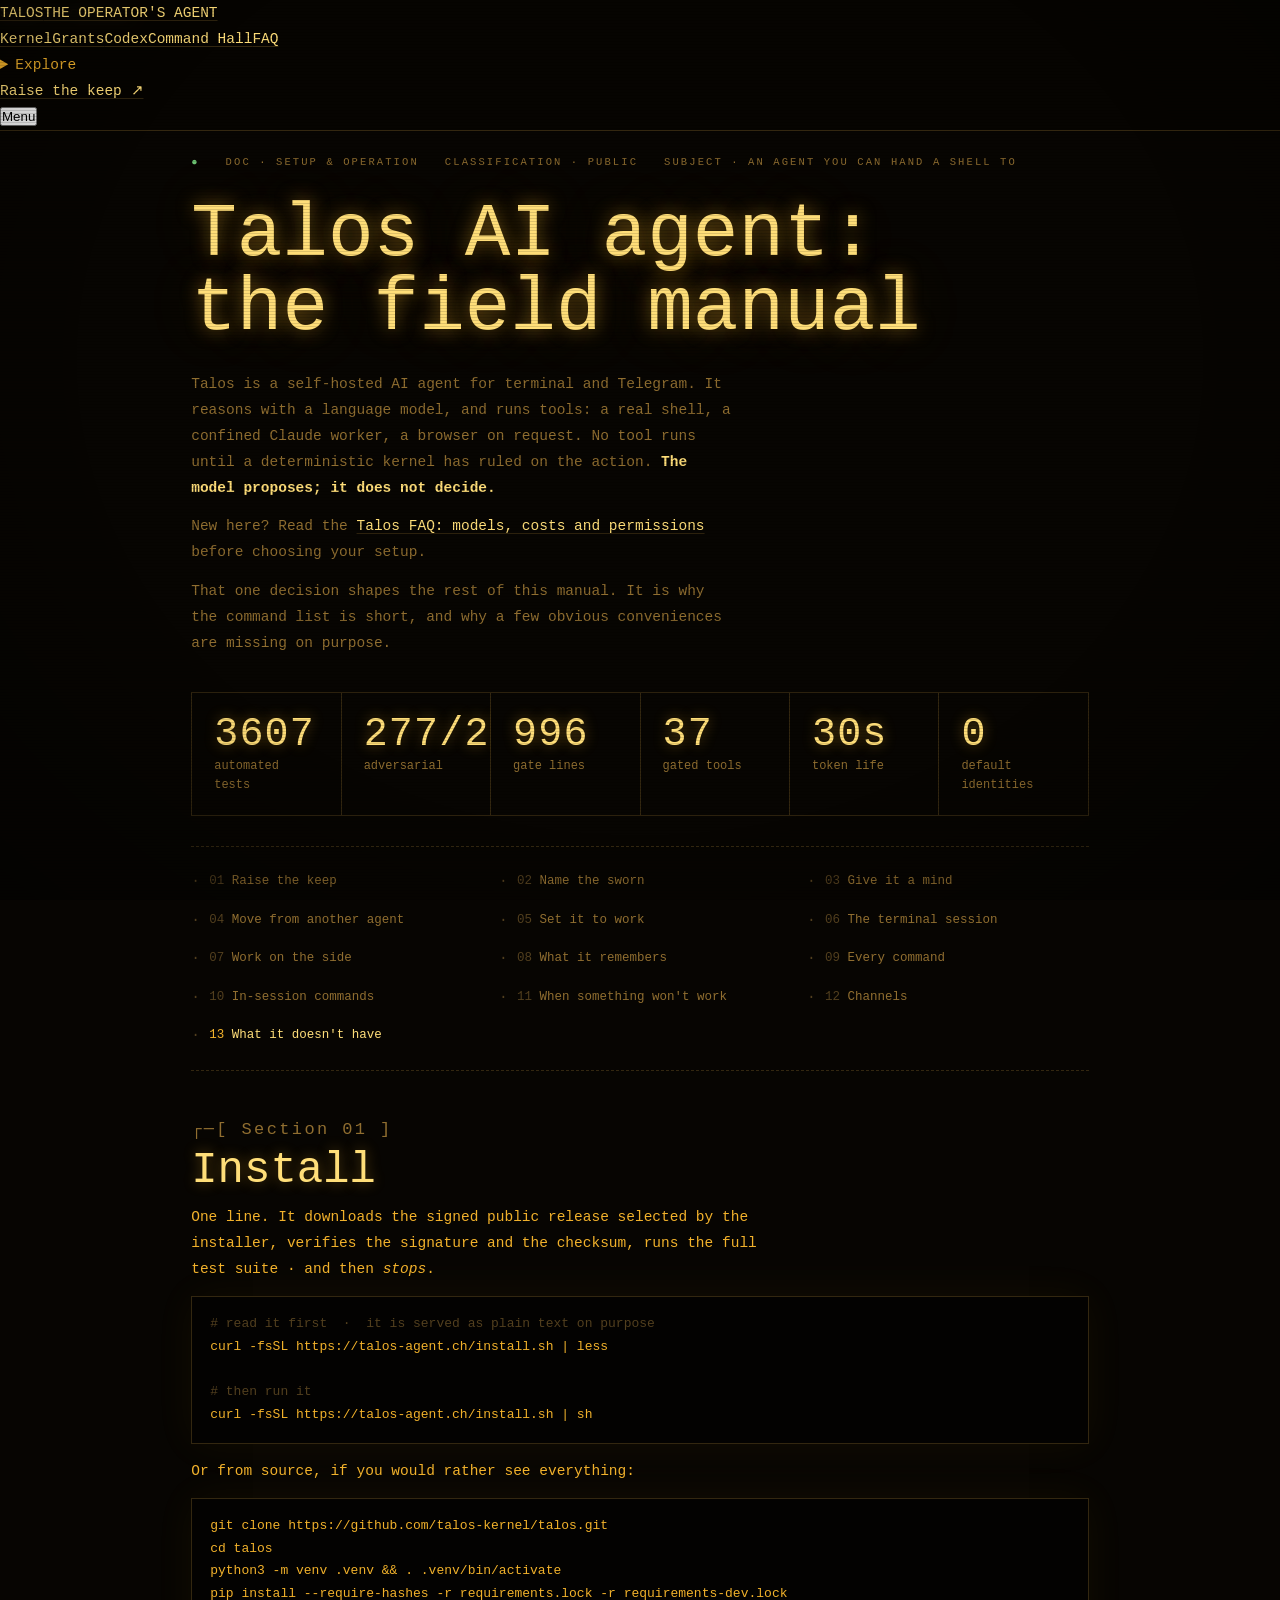
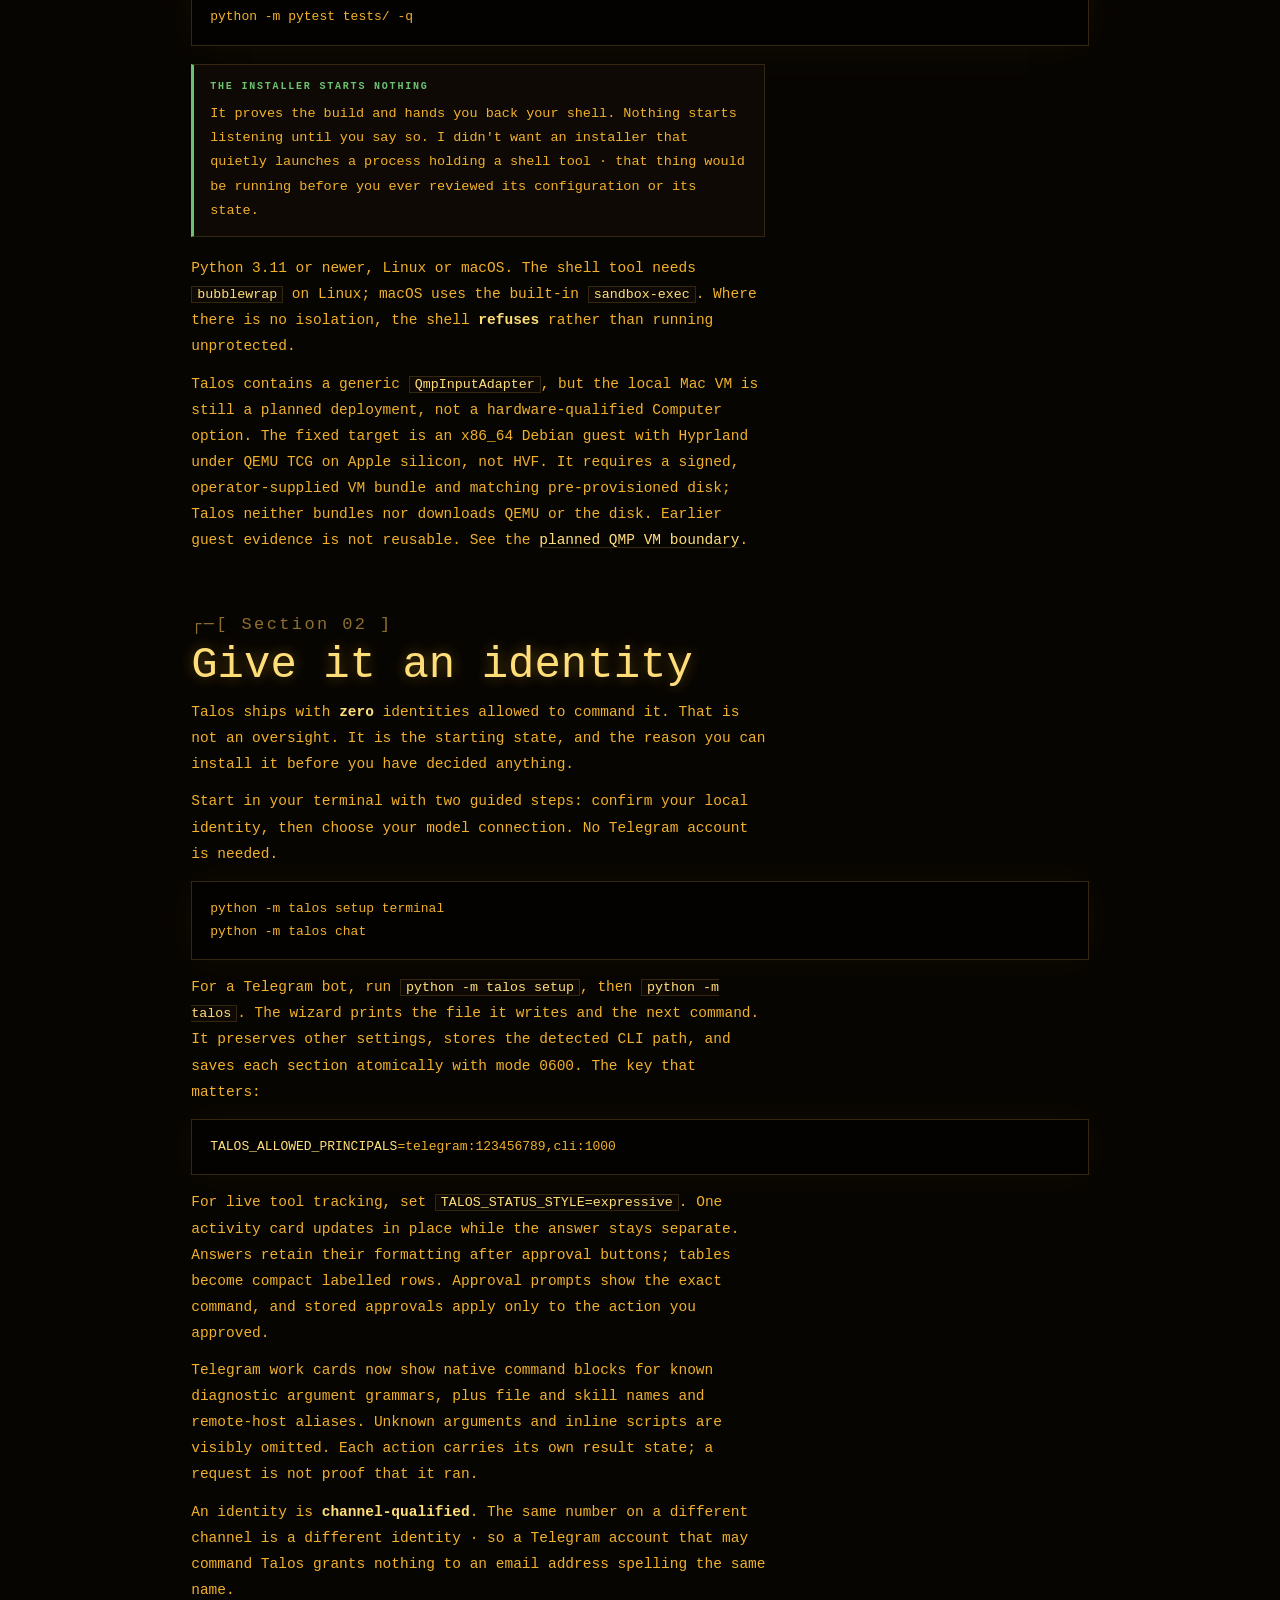
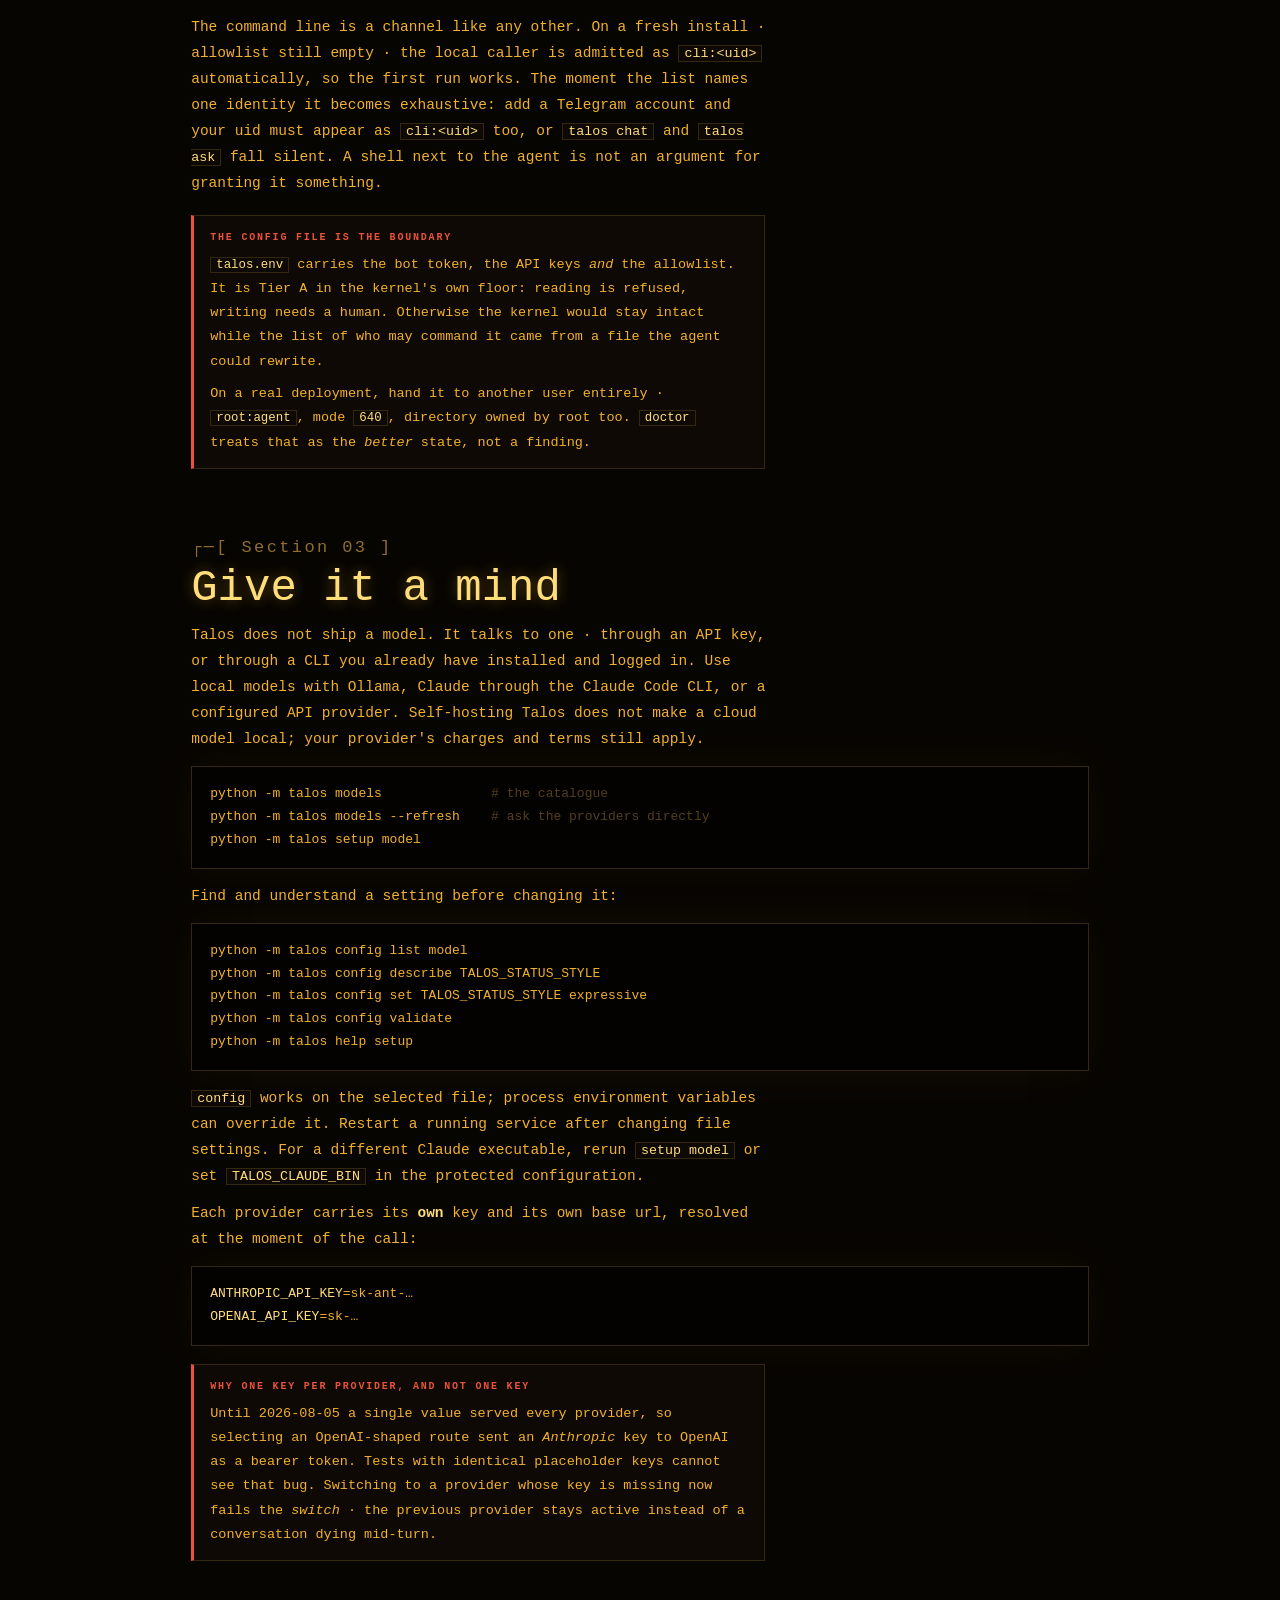
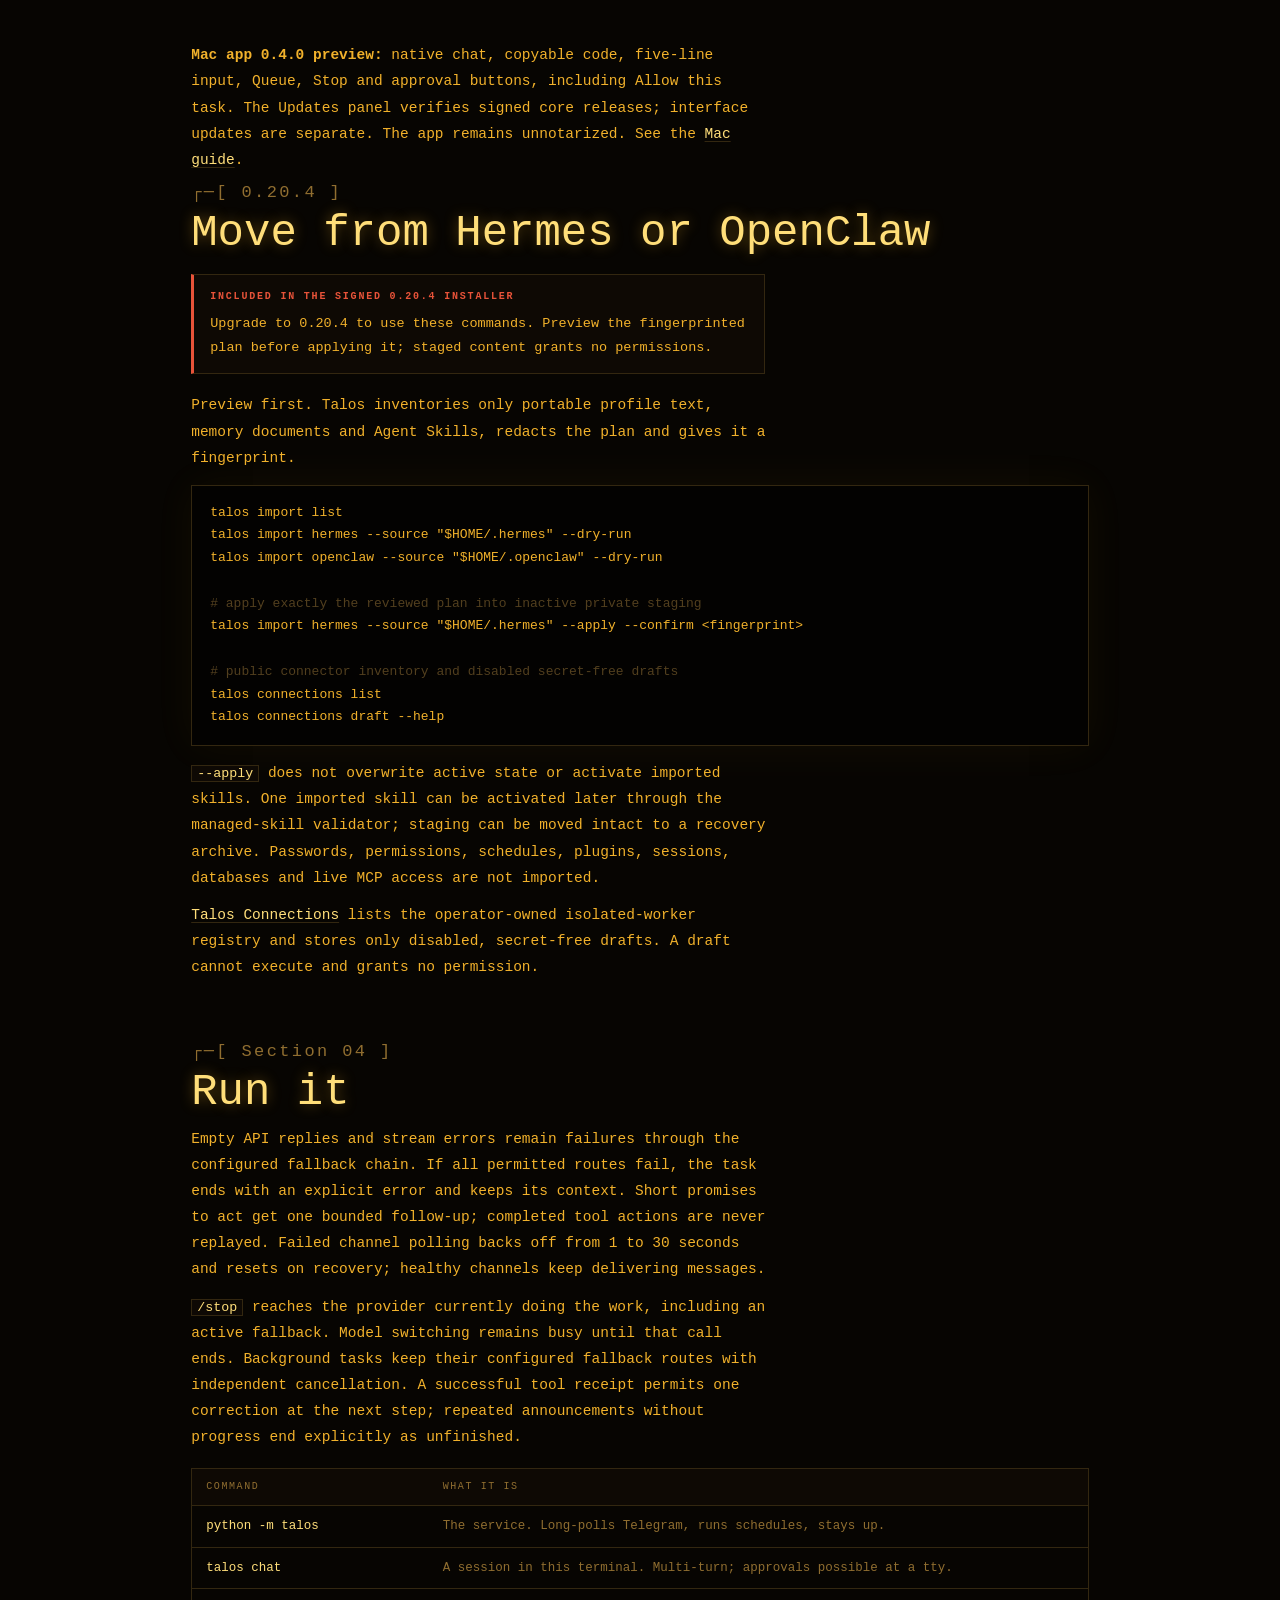
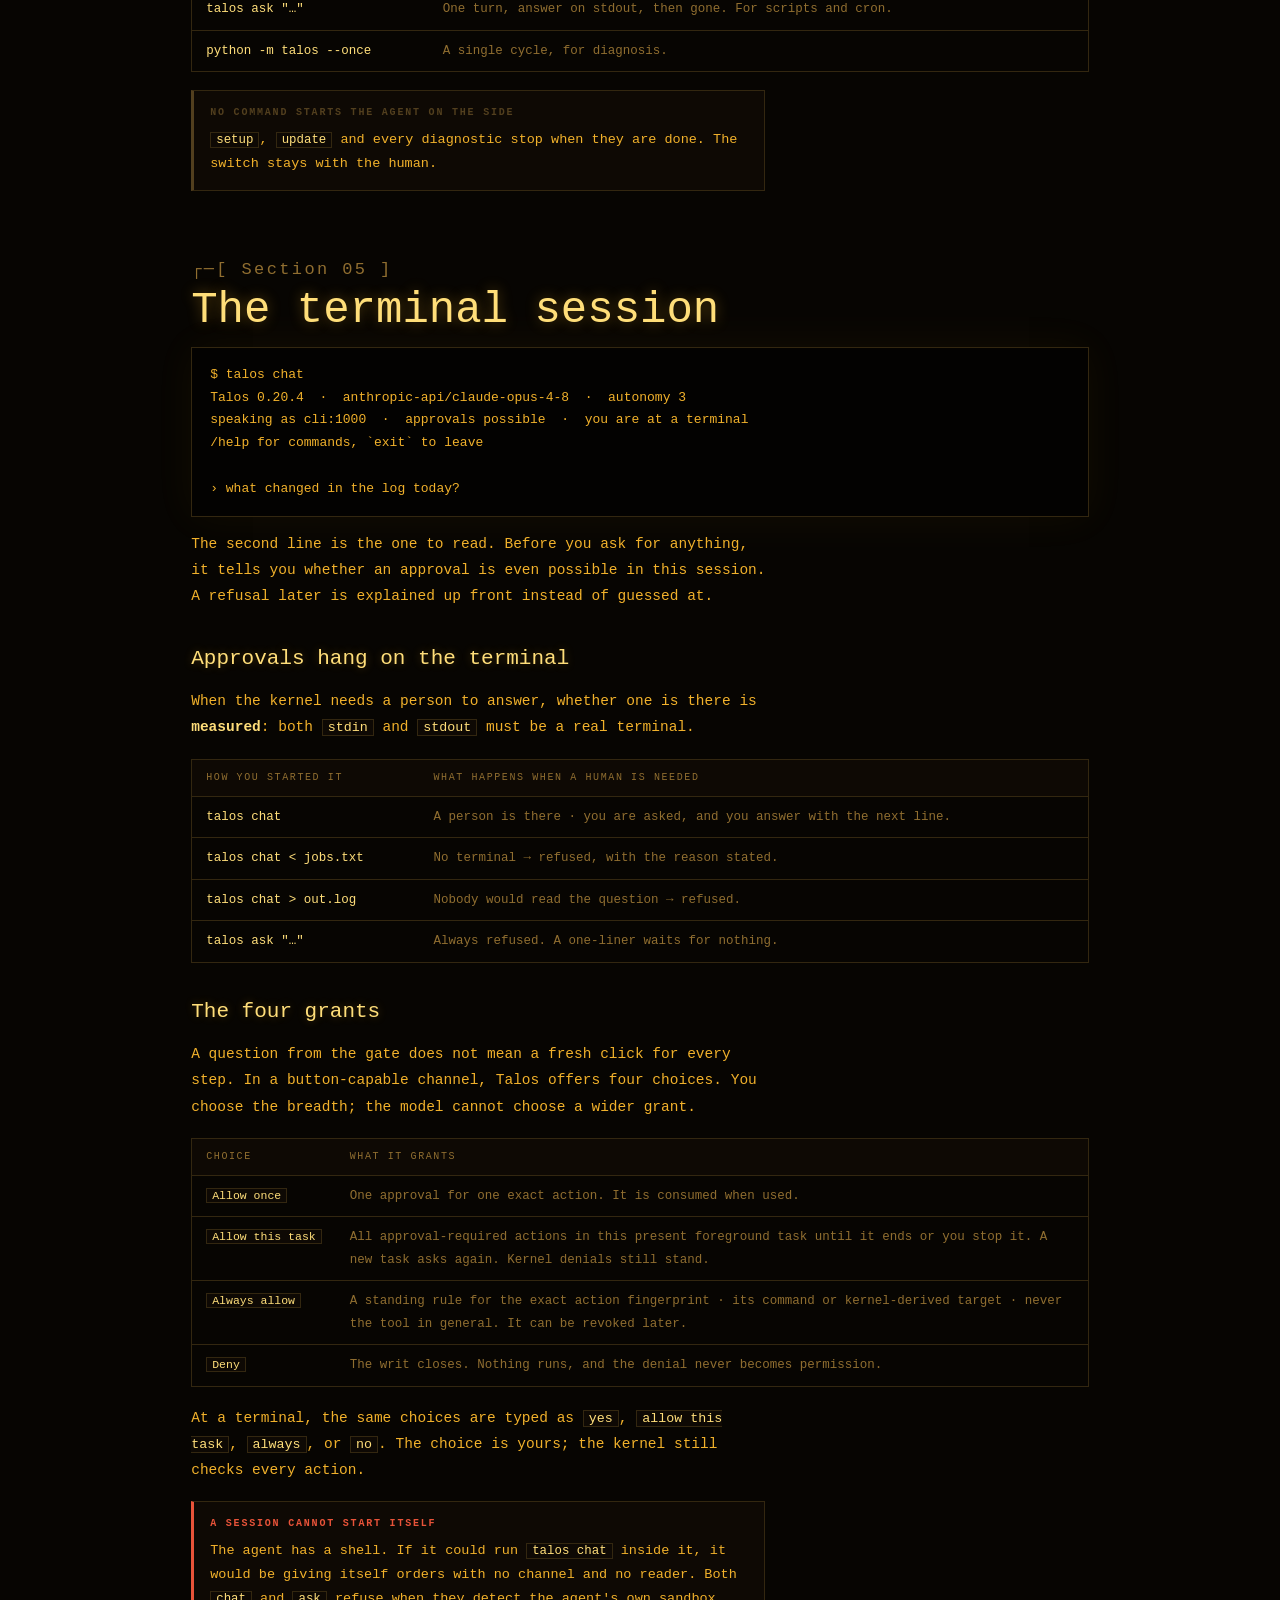
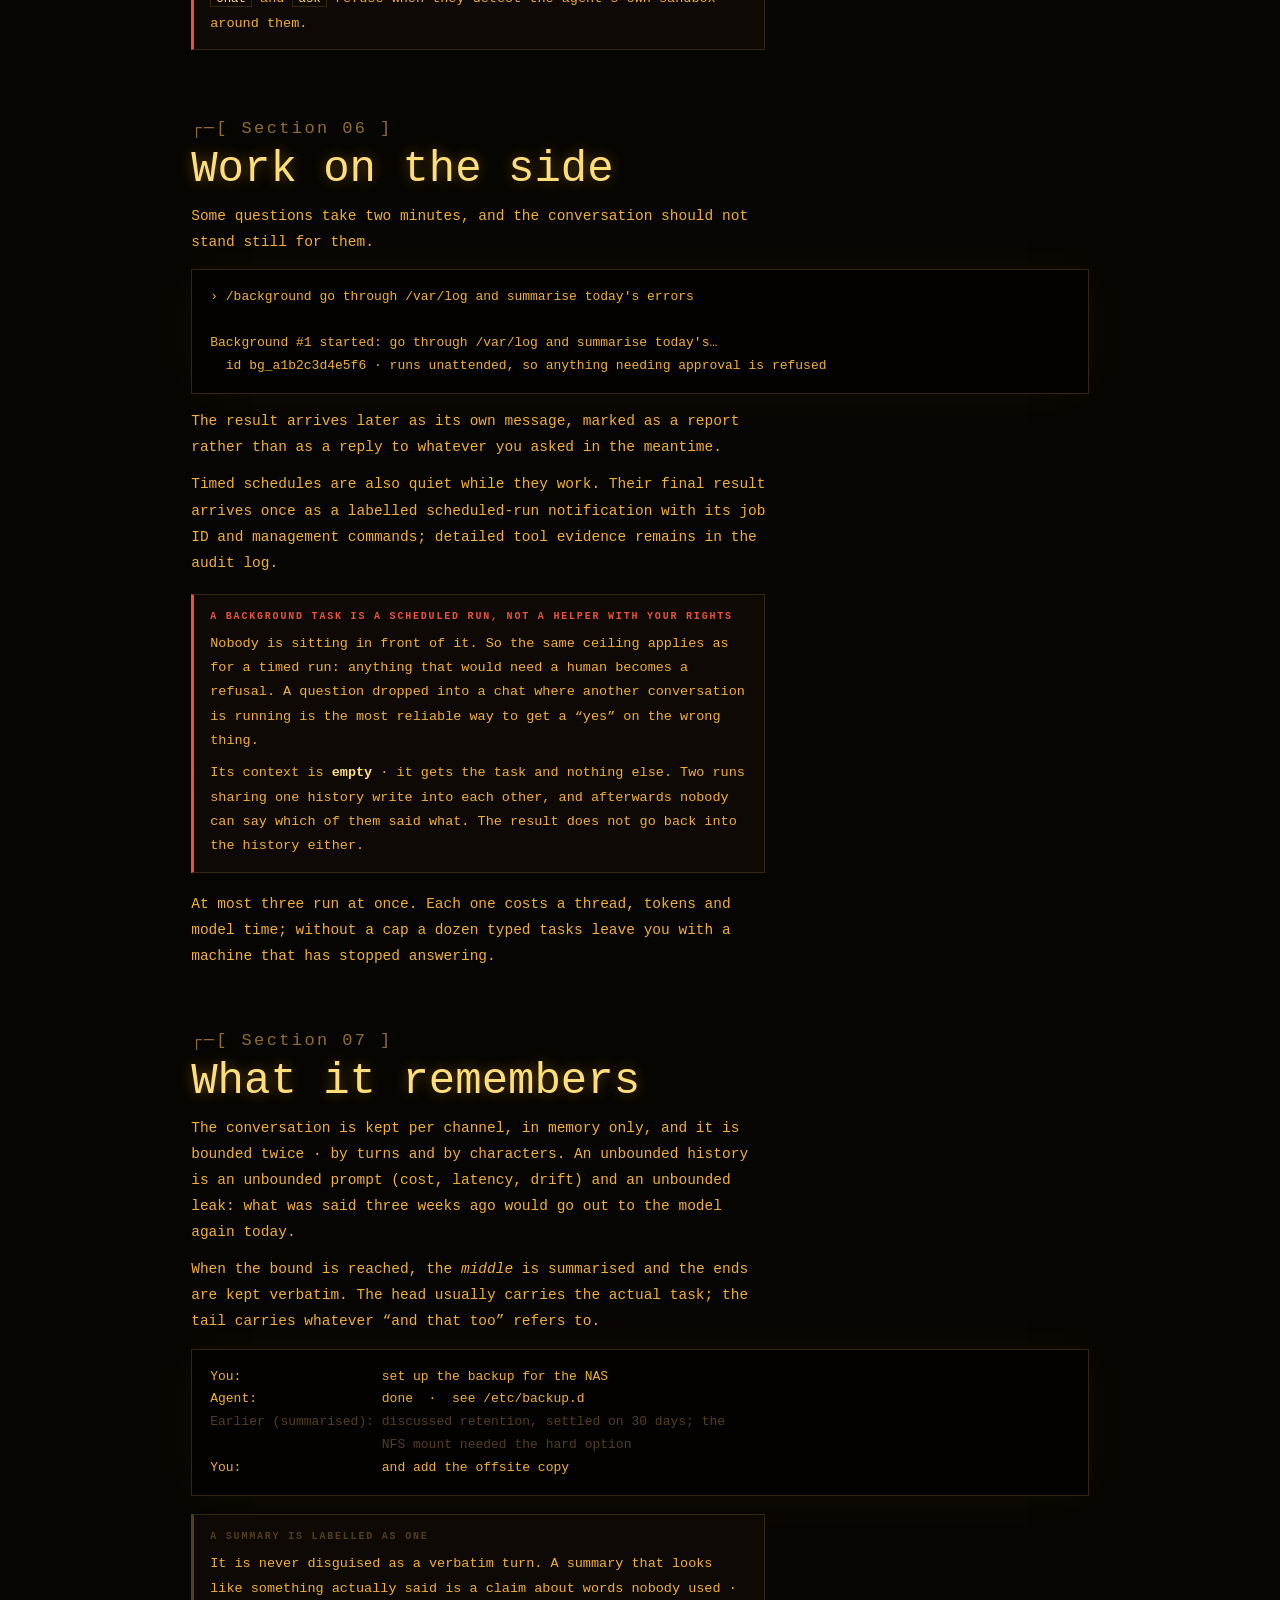
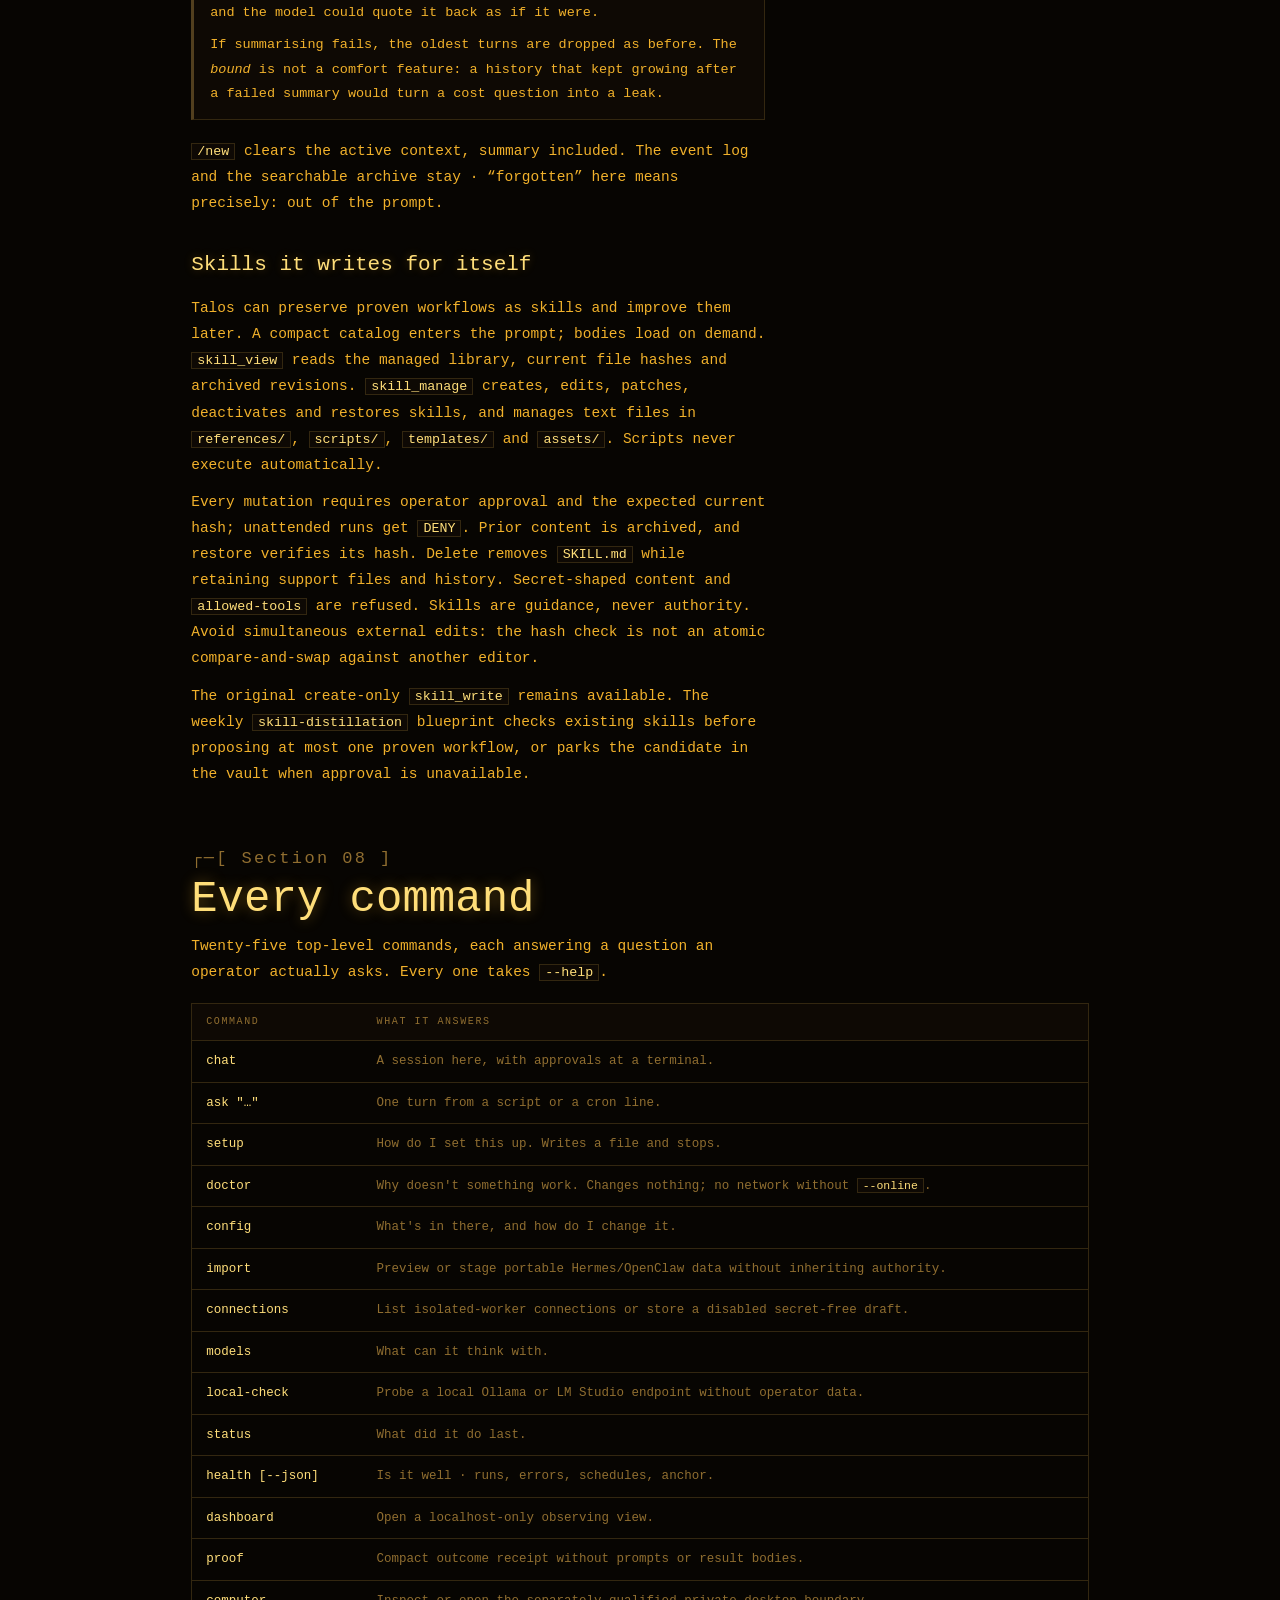
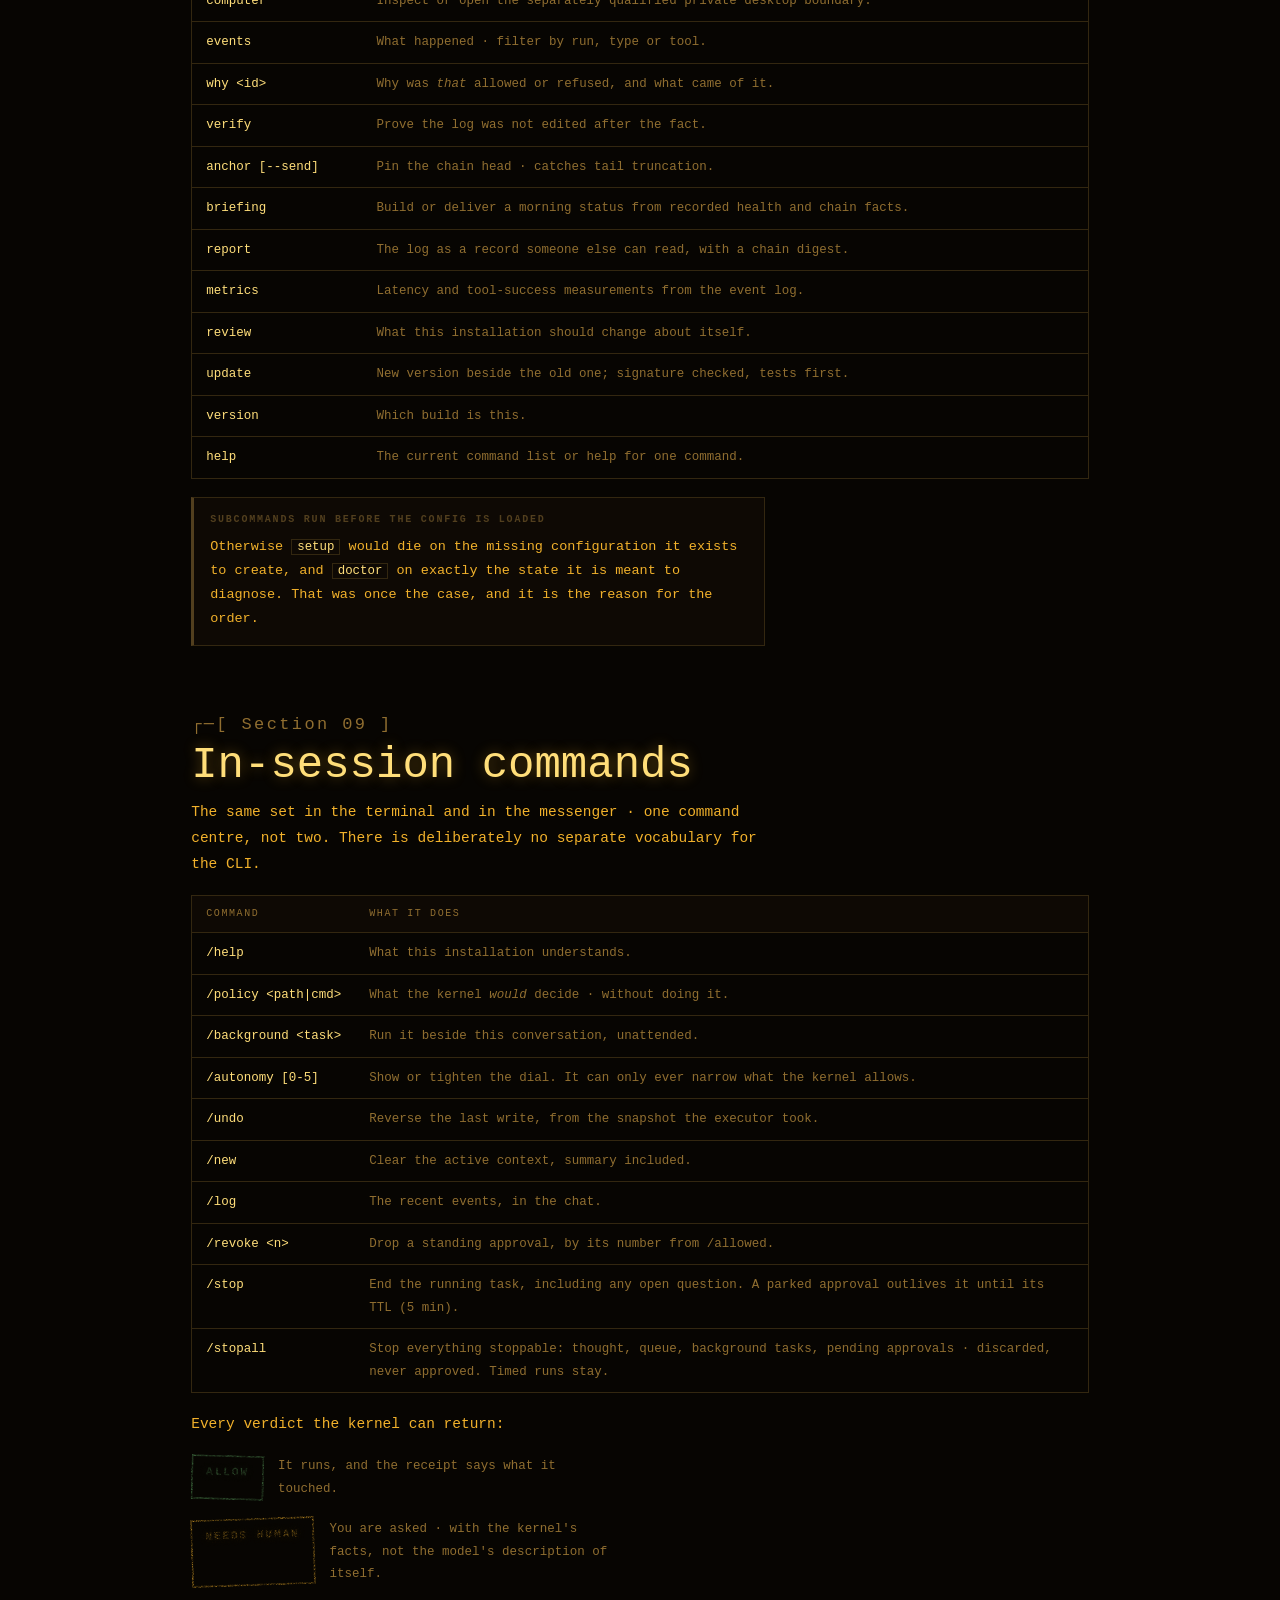
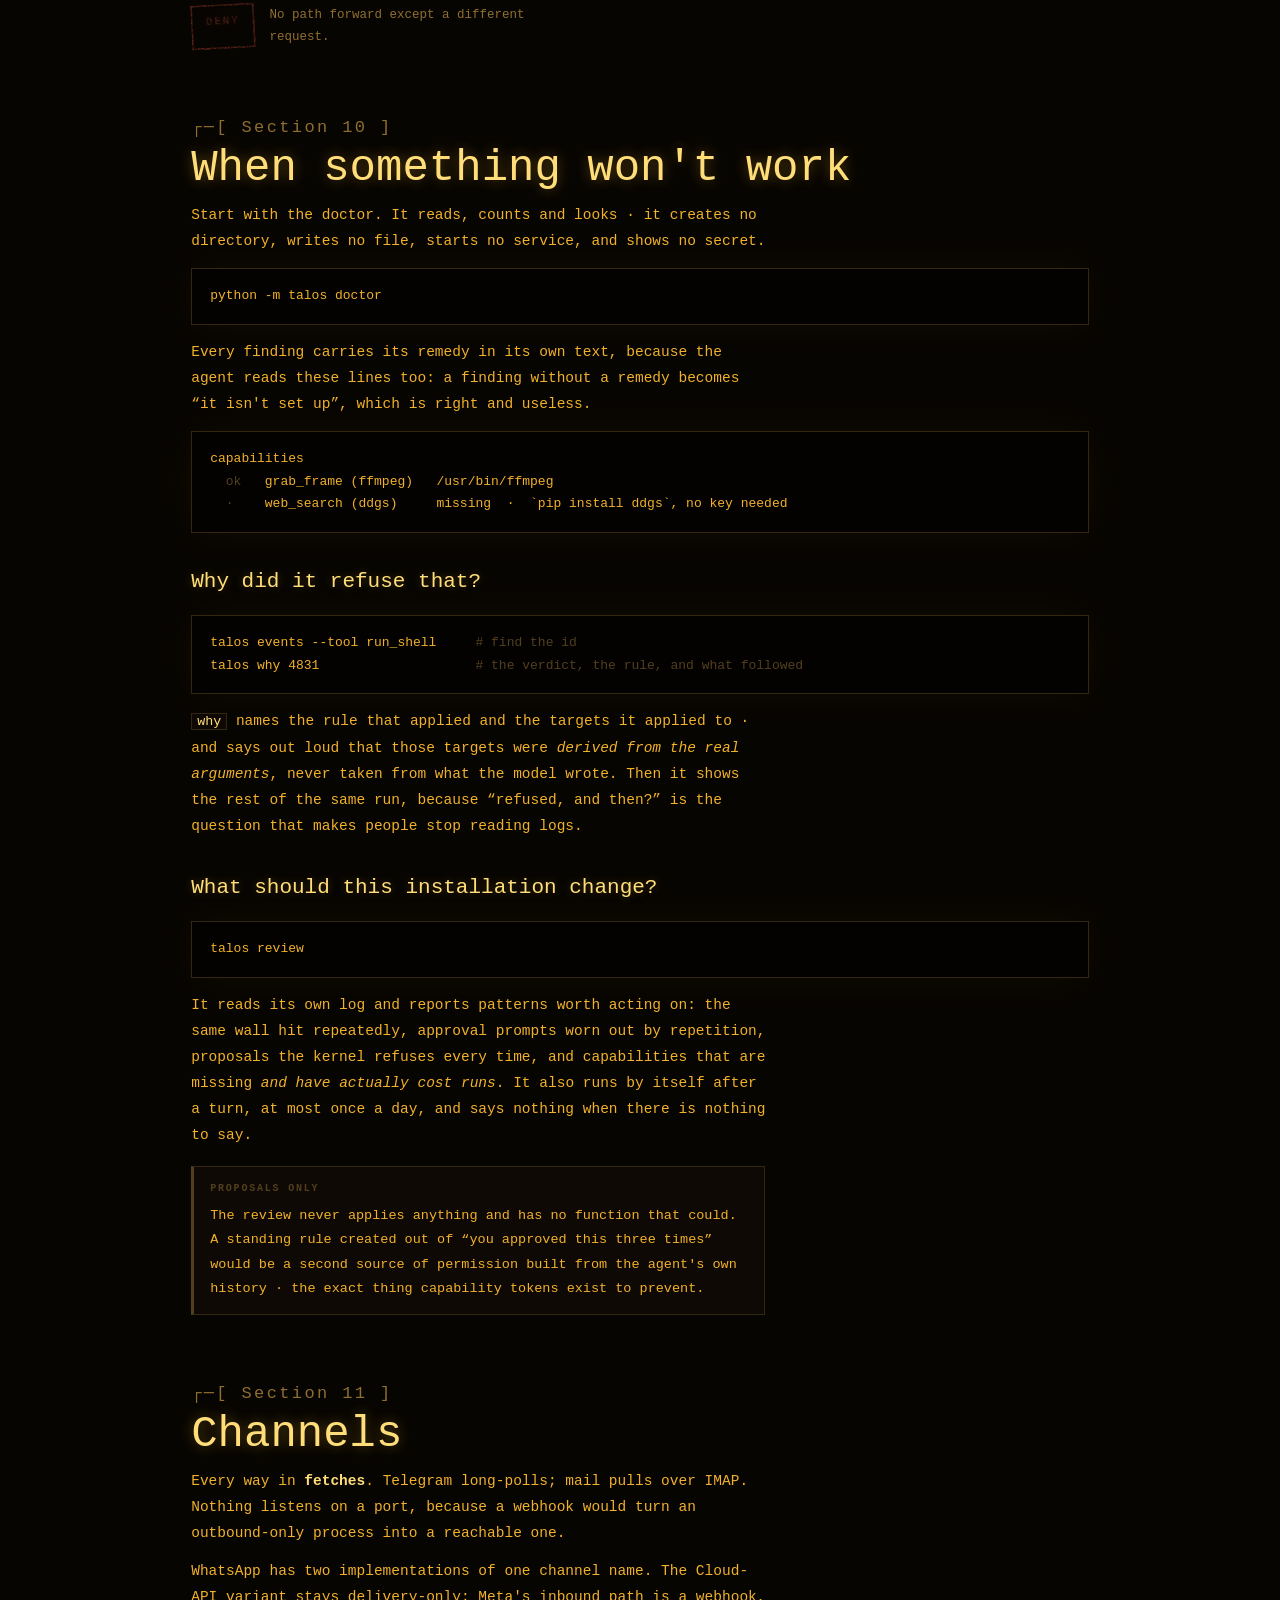
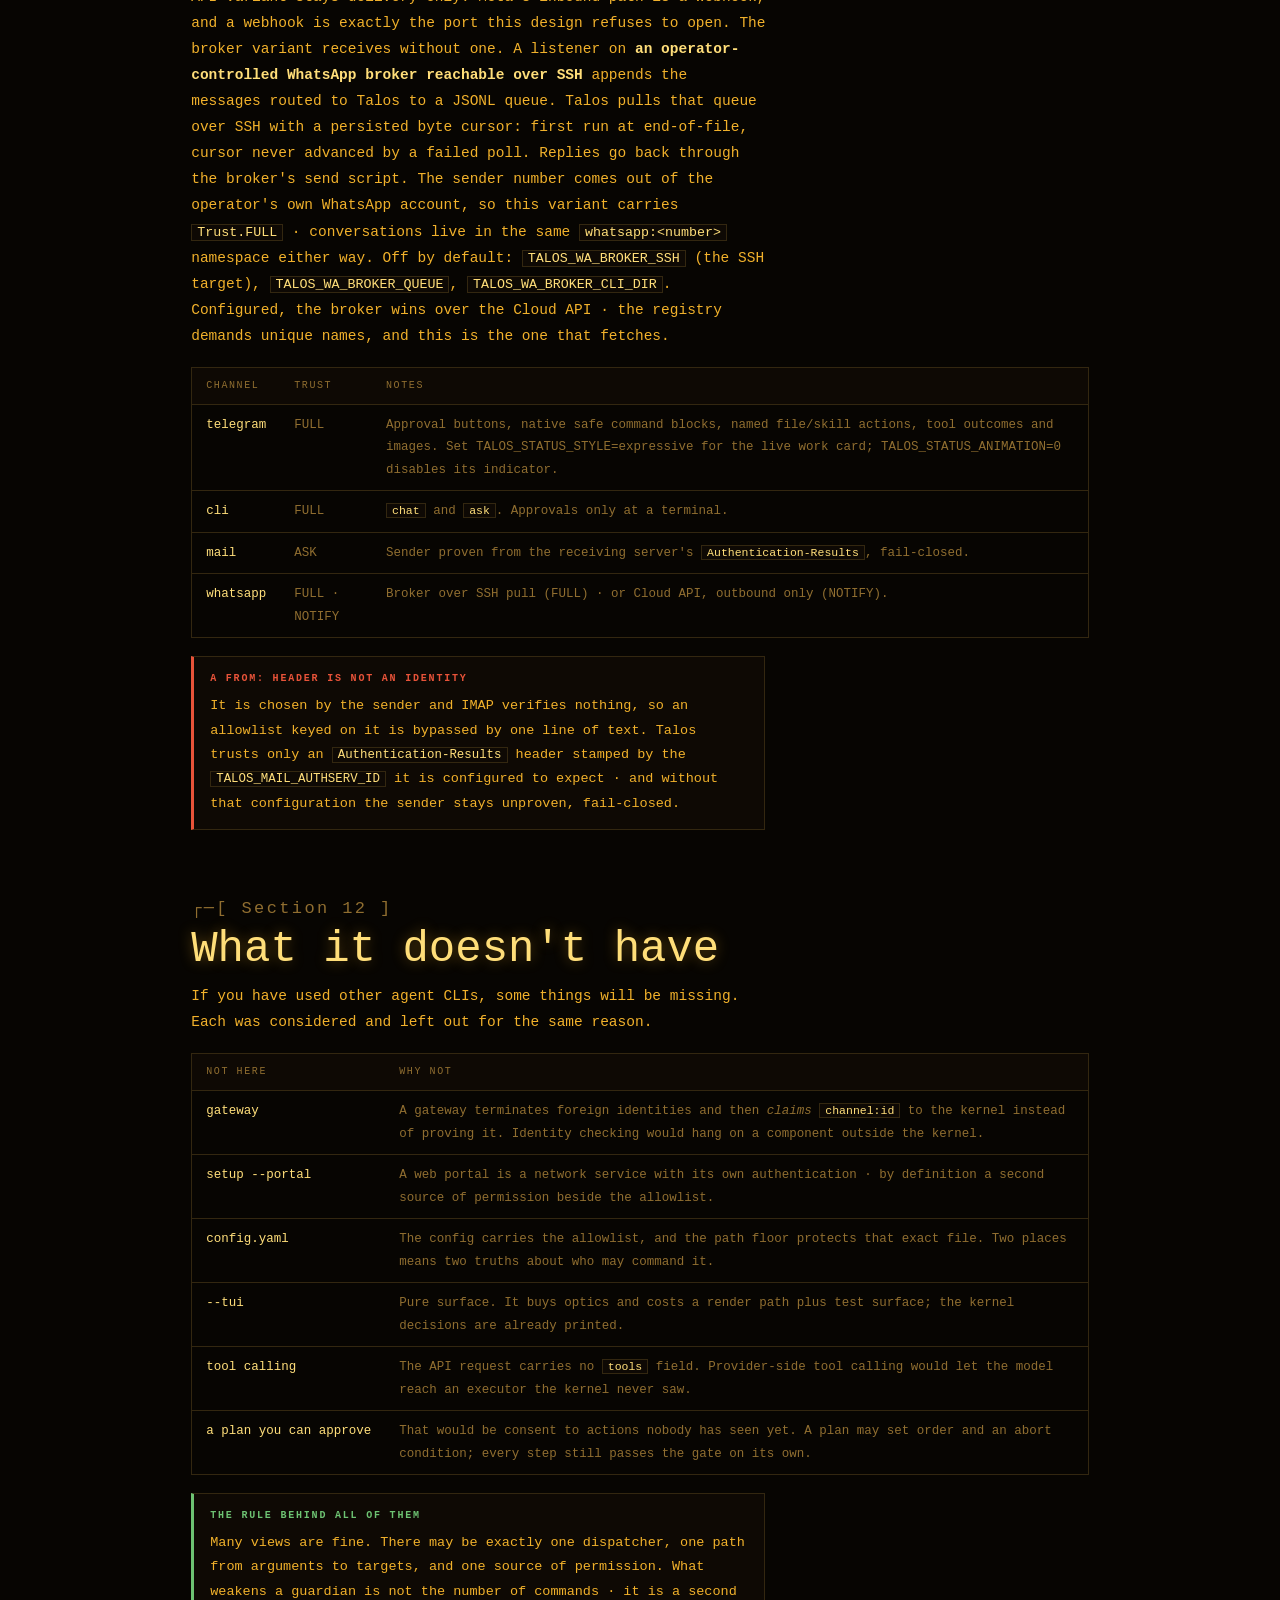
==== commit 0be3a28e: "fix(telegram): keep the long poll connected and heal short blips Measured on a deployed instance ove" ====
--- a/site/docs/index.html
+++ b/site/docs/index.html
@@ -244,7 +244,7 @@
     <p class="lede">That one decision shapes the rest of this manual. It is why the
     command list is short, and why a few obvious conveniences are missing on purpose.</p>
     <div class="spec-row">
-      <div class="spec"><b>3583</b>automated tests</div>
+      <div class="spec"><b>3607</b>automated tests</div>
       <div class="spec"><b>277/277</b>adversarial</div>
       <div class="spec"><b>996</b>gate lines</div>
       <div class="spec"><b>37</b>gated tools</div>
